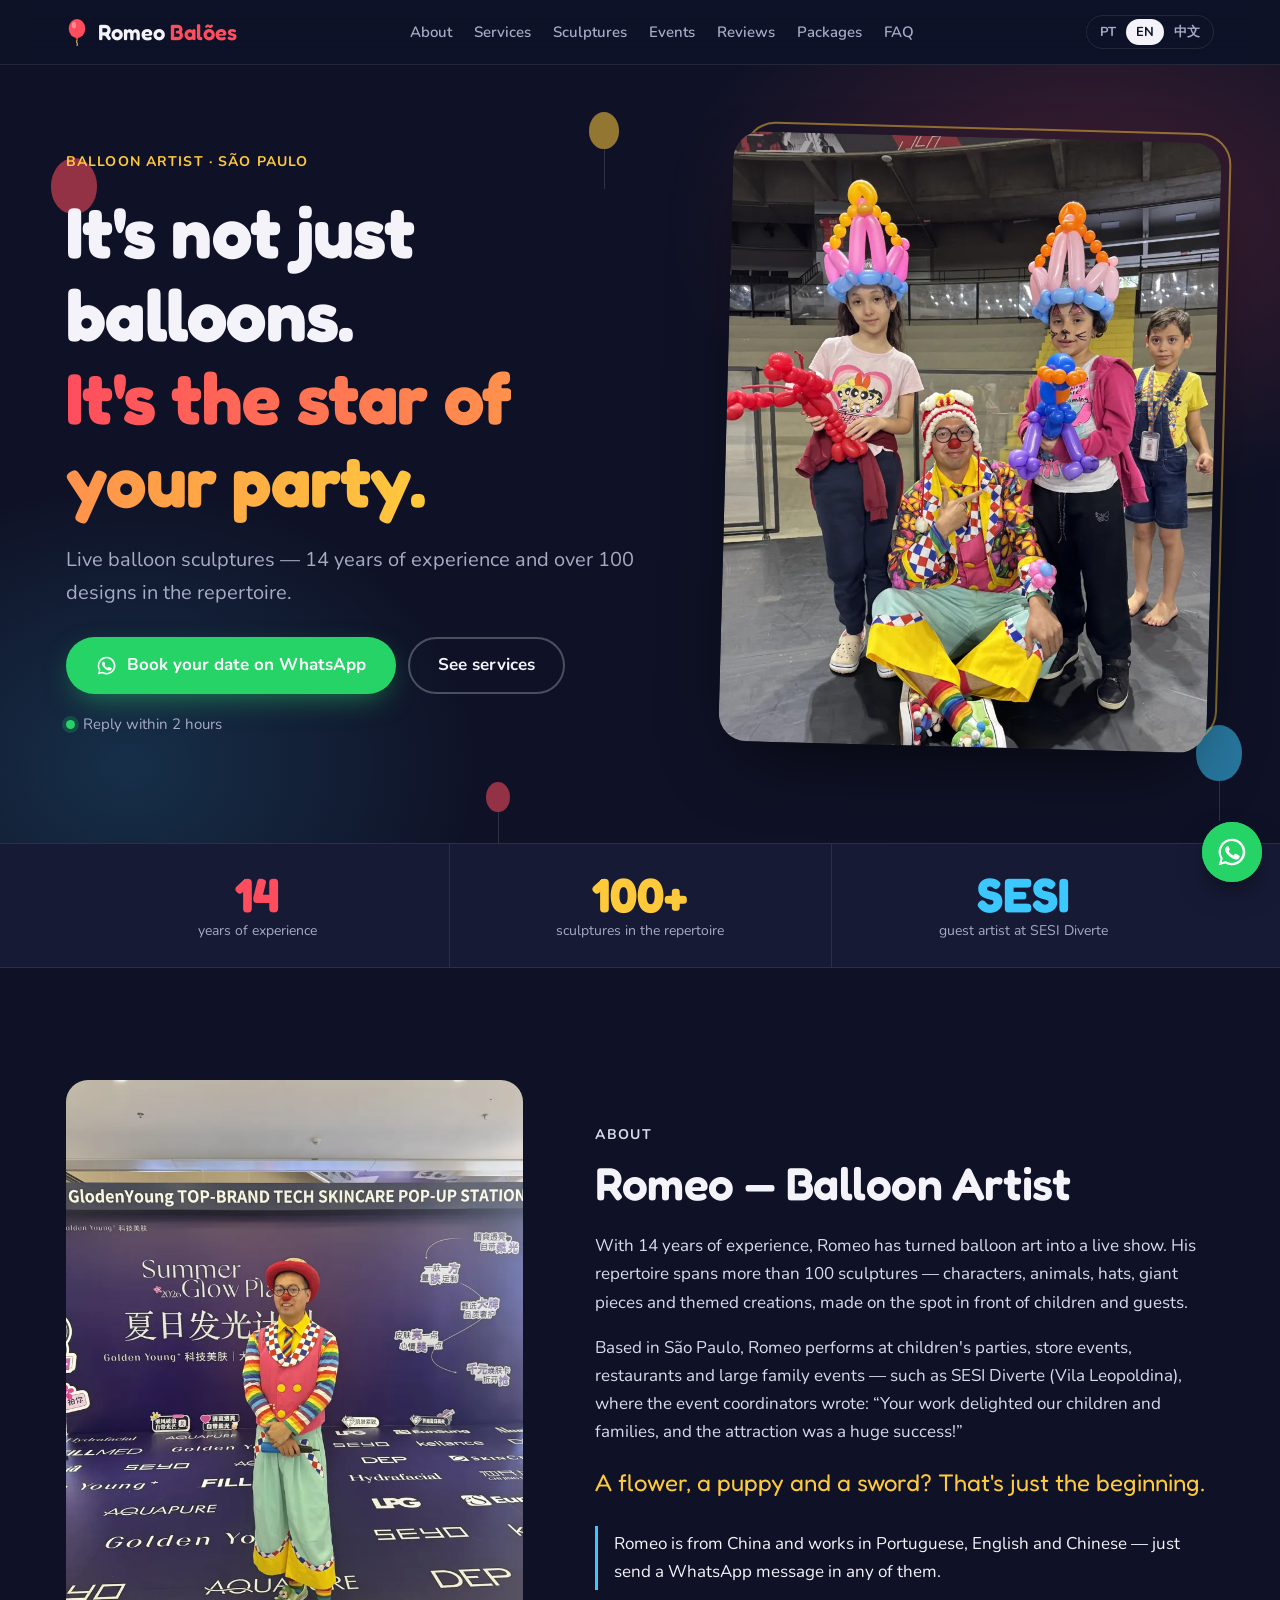
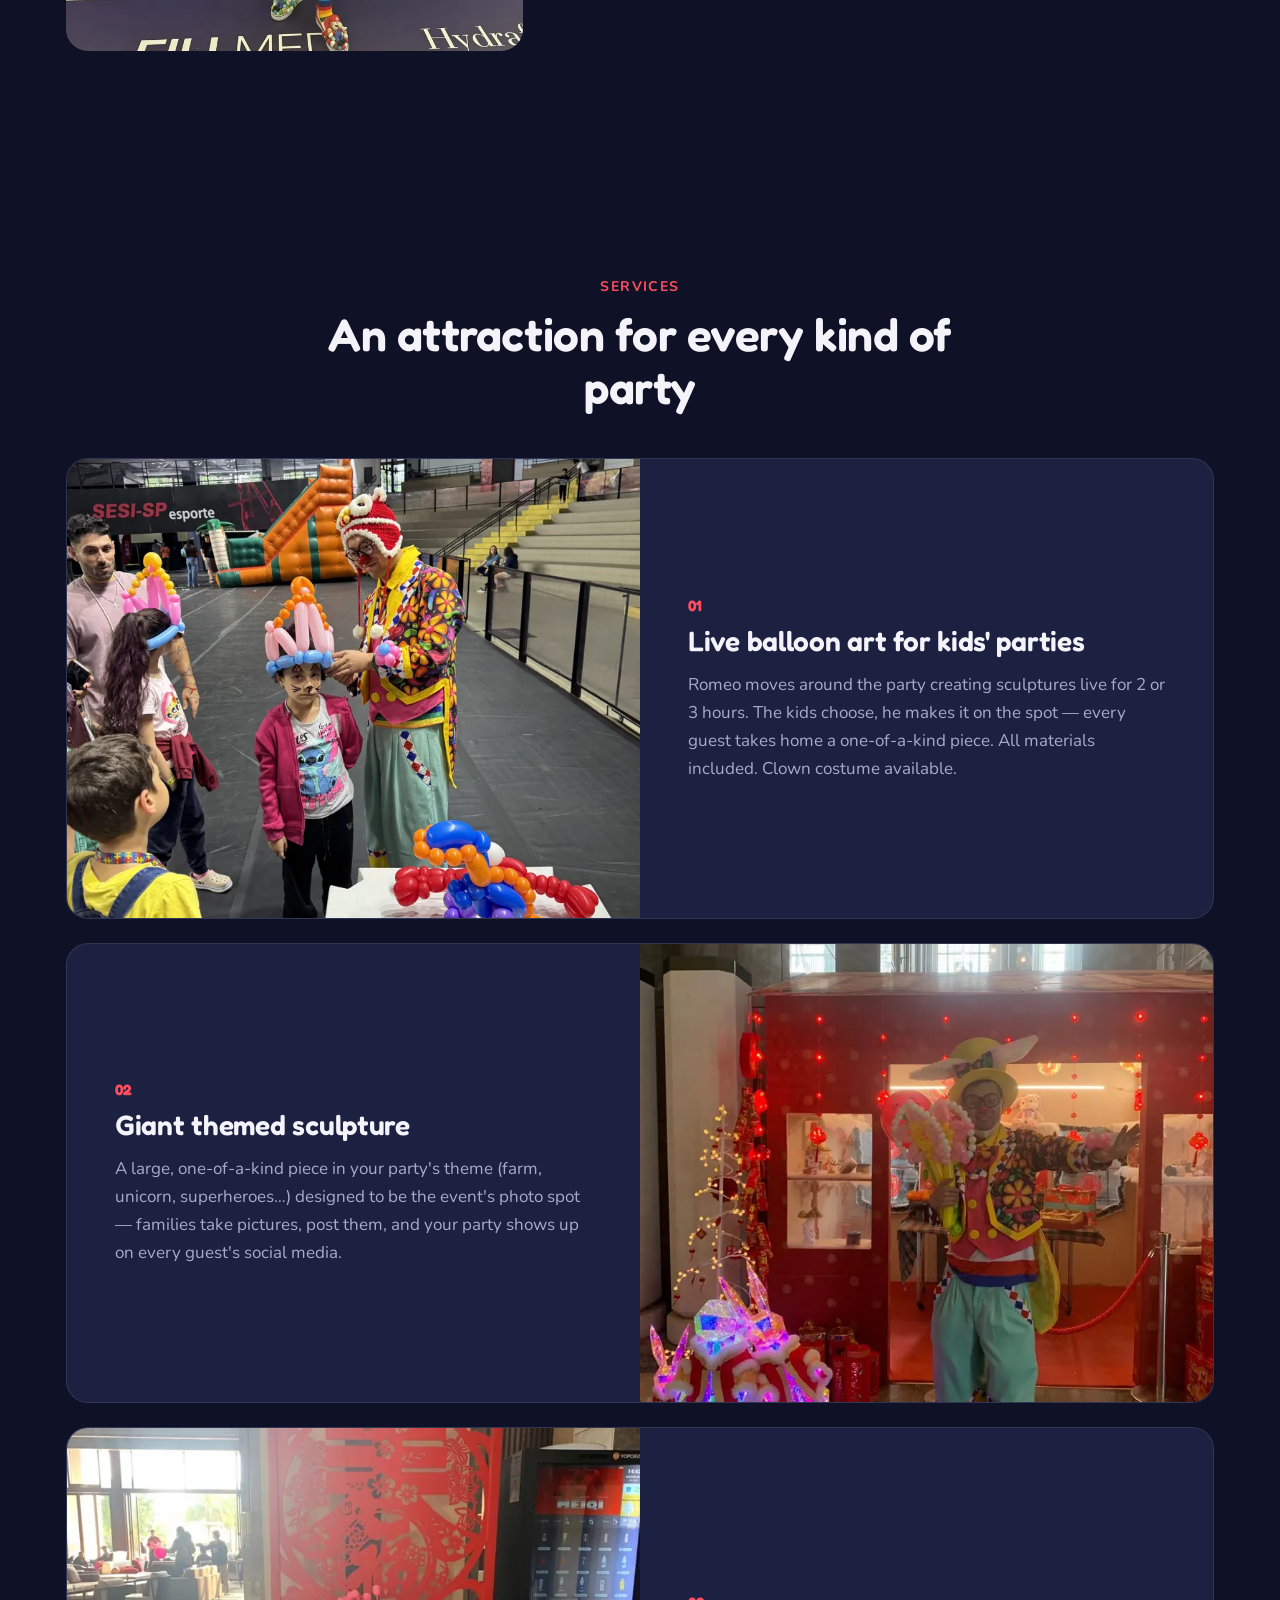
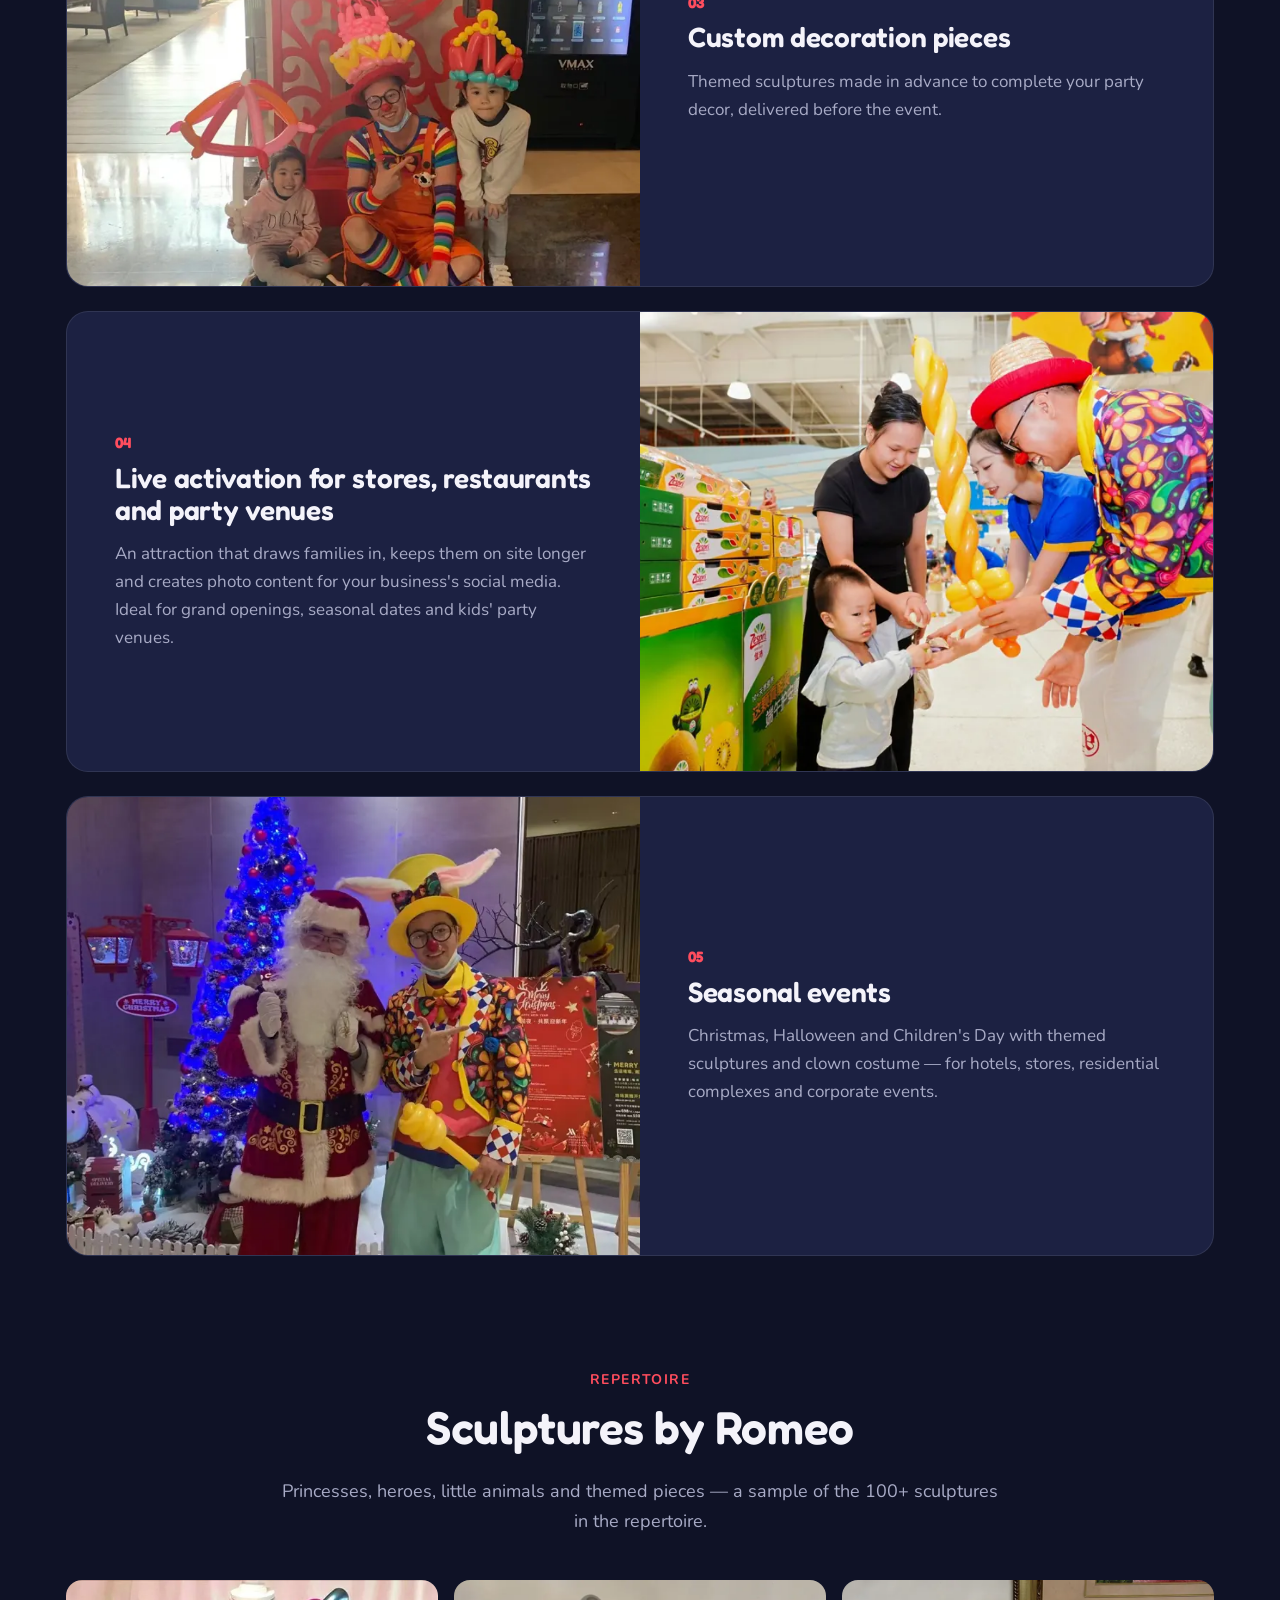
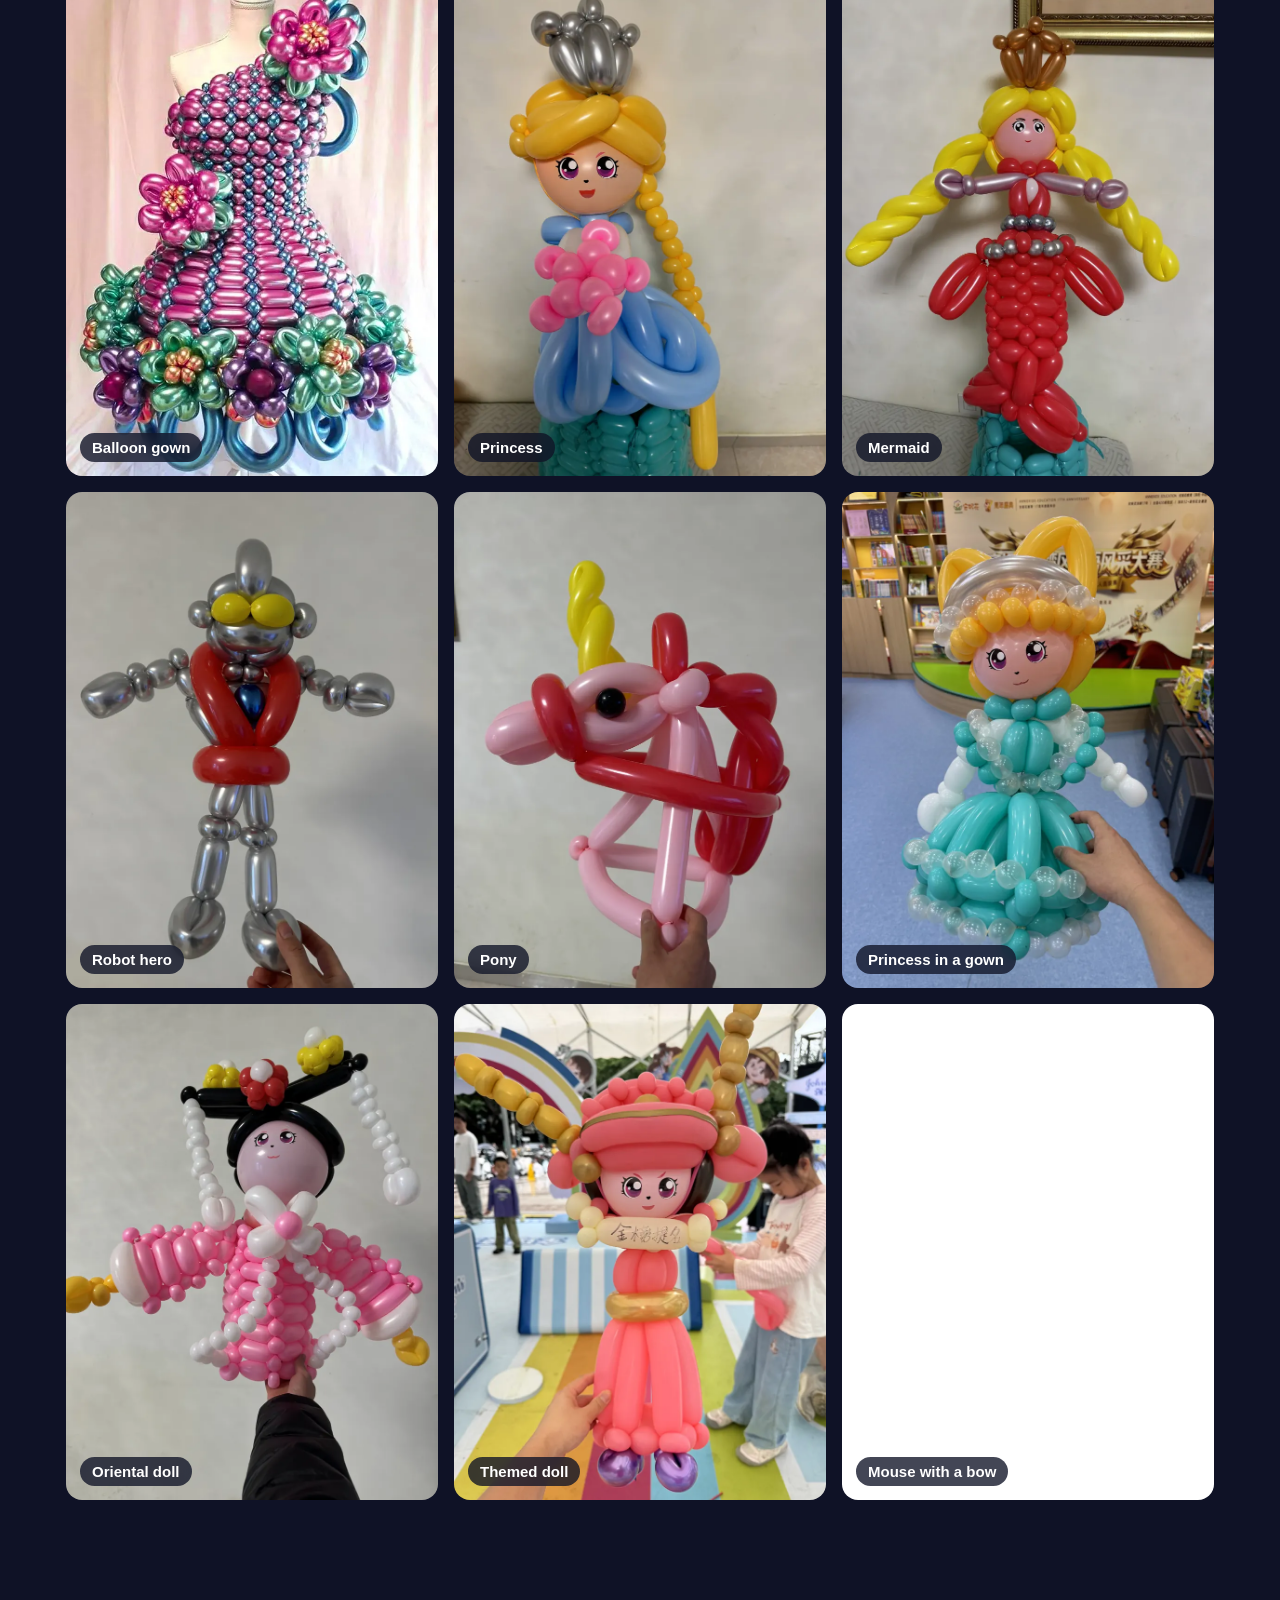
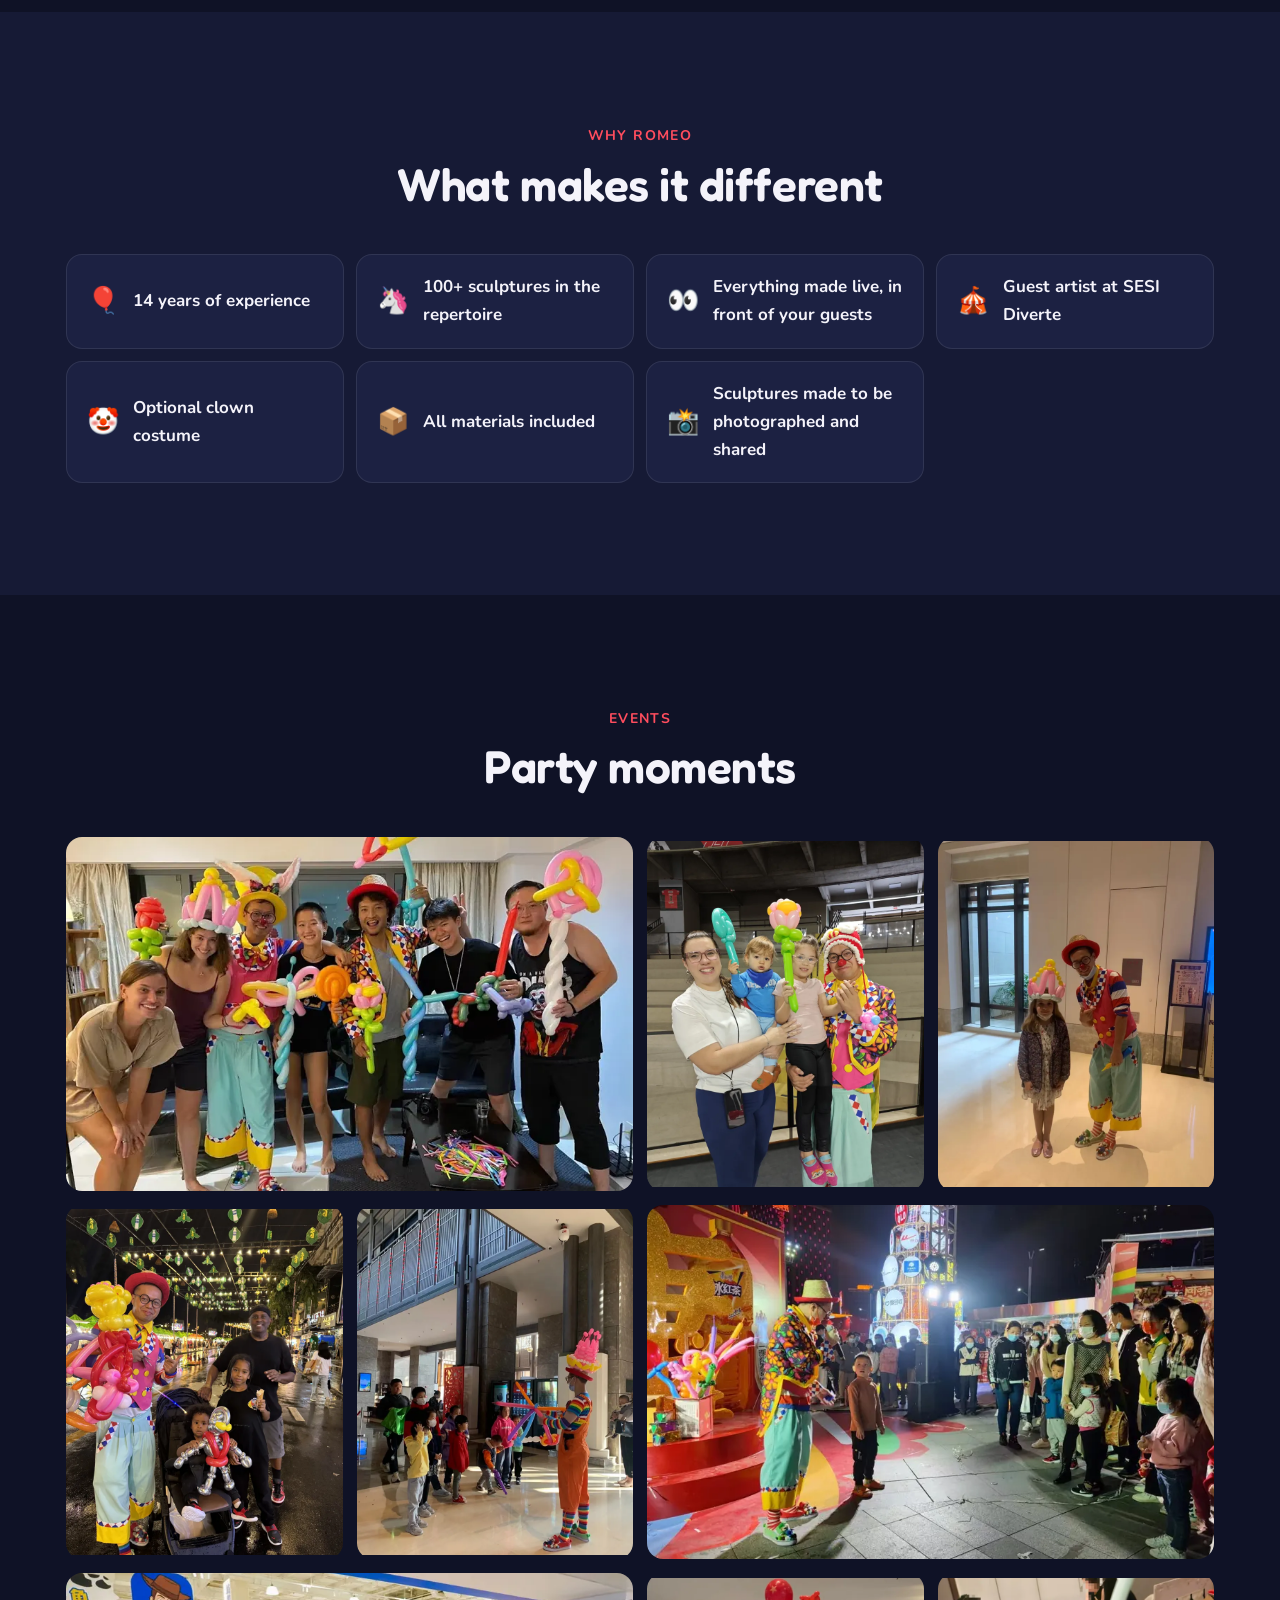
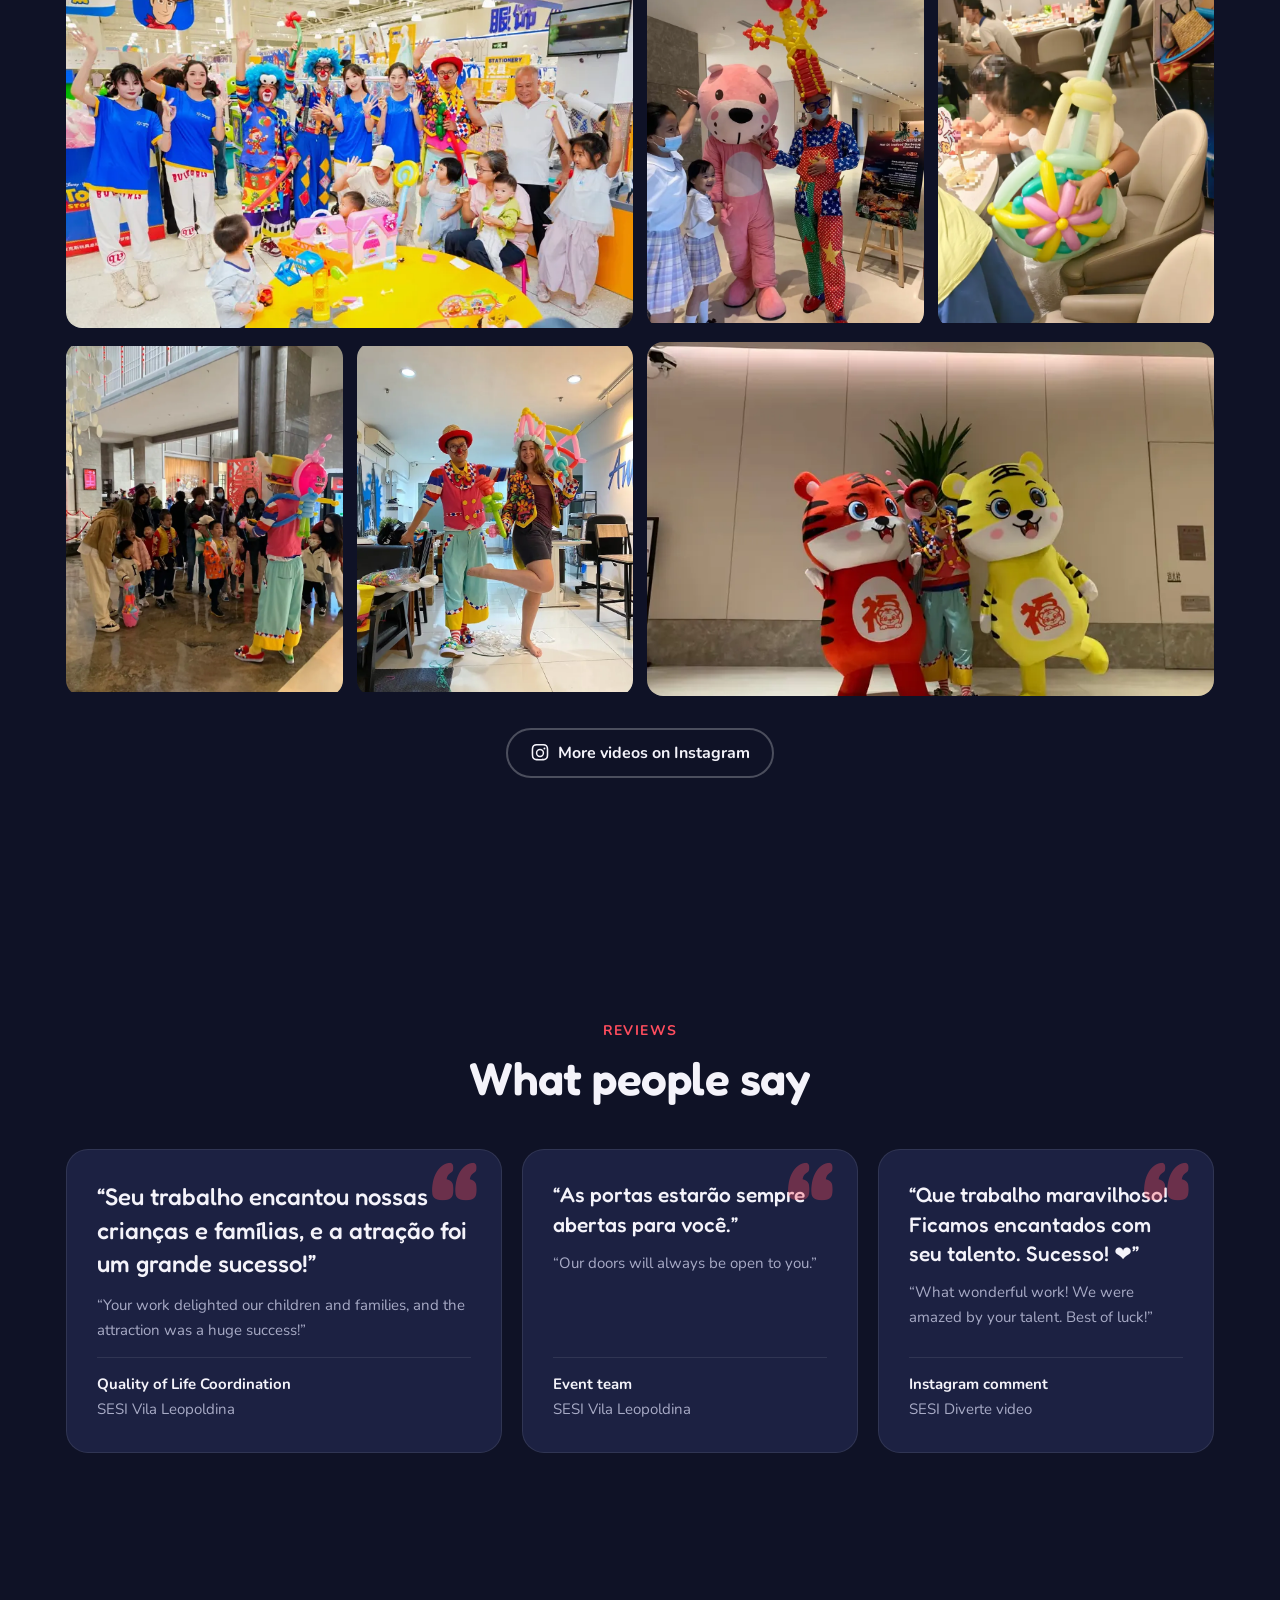
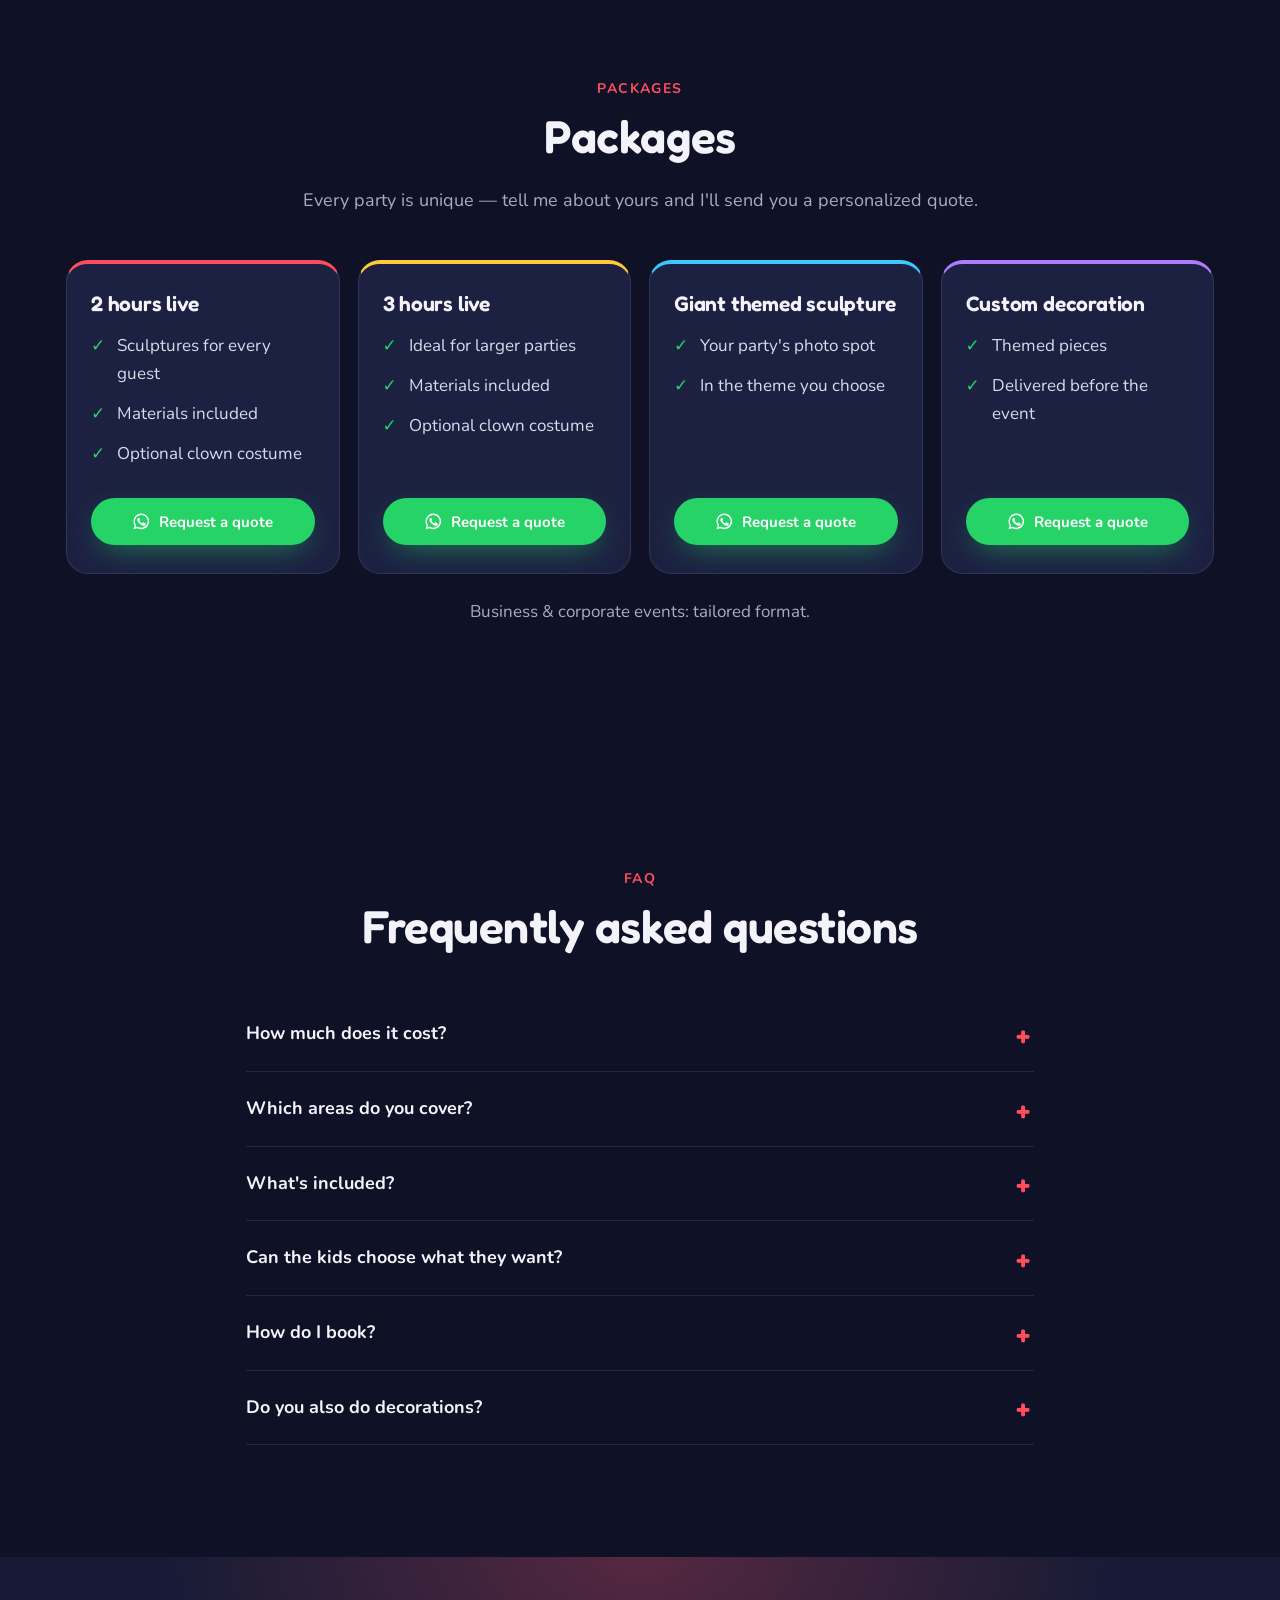
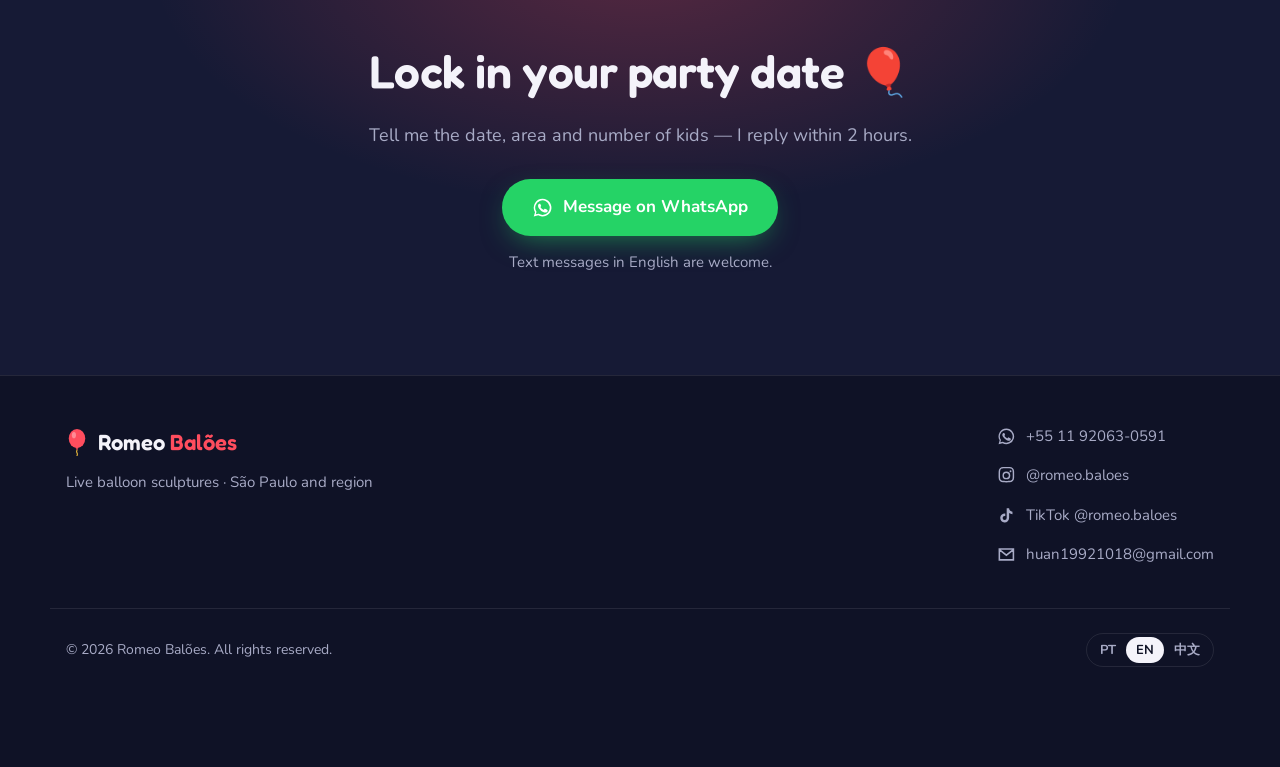
==== site/public/en/index.html @ 51fed413 "新增作品区（9 件气球造型）和 4 张活动照；图片加 1200px 规格 - 作品照单独成区，放在服务之后，带三语名称 - 活动画廊增至 12 张，横图占两格 - 商业活动服务卡换成超市品牌活动照 -" ====
<!doctype html>
<html lang="en">
<head>
<meta charset="utf-8">
<meta name="viewport" content="width=device-width, initial-scale=1, viewport-fit=cover">
<title>Romeo Balões — Live Balloon Artist in São Paulo</title>
<meta name="description" content="Live balloon sculptures for kids&#x27; parties and events in São Paulo. 14 years of experience, over 100 designs. Request a quote on WhatsApp.">
<link rel="canonical" href="https://romeo-baloes.vercel.app/en/">
<link rel="alternate" hreflang="pt-BR" href="https://romeo-baloes.vercel.app/">
<link rel="alternate" hreflang="en" href="https://romeo-baloes.vercel.app/en/">
<link rel="alternate" hreflang="zh-Hans" href="https://romeo-baloes.vercel.app/zh/">
<link rel="alternate" hreflang="x-default" href="https://romeo-baloes.vercel.app/">
<meta name="theme-color" content="#0F1226">
<meta property="og:type" content="website">
<meta property="og:site_name" content="Romeo Balões">
<meta property="og:title" content="Romeo Balões — Live Balloon Artist in São Paulo">
<meta property="og:description" content="Live balloon sculptures for kids&#x27; parties and events in São Paulo. 14 years of experience, over 100 designs. Request a quote on WhatsApp.">
<meta property="og:url" content="https://romeo-baloes.vercel.app/en/">
<meta property="og:image" content="https://romeo-baloes.vercel.app/og-image.jpg?v=3625ed25">
<meta property="og:image:width" content="1200">
<meta property="og:image:height" content="630">
<meta property="og:locale" content="en_US">
<meta name="twitter:card" content="summary_large_image">
<link rel="icon" href="../favicon.svg" type="image/svg+xml">
<link rel="preconnect" href="https://fonts.googleapis.com">
<link rel="preconnect" href="https://fonts.gstatic.com" crossorigin>
<link rel="stylesheet" href="https://fonts.googleapis.com/css2?family=Fredoka:wght@500;600;700&family=Nunito:wght@400;600;700&display=swap">
<link rel="preload" as="image" href="../img/hero-800.webp?v=e5b56868" imagesrcset="../img/hero-800.webp?v=e5b56868 800w, ../img/hero-1200.webp?v=afed4a90 1200w, ../img/hero-1600.webp?v=82c1dd11 1600w" imagesizes="(min-width: 900px) 45vw, 100vw">
<link rel="stylesheet" href="../assets/style.css?v=2e09a04d">
<script>document.documentElement.classList.add("js")</script>
<script type="application/ld+json">[{"@context": "https://schema.org", "@type": "EntertainmentBusiness", "name": "Romeo Balões", "description": "Live balloon sculptures for kids' parties and events in São Paulo. 14 years of experience, over 100 designs. Request a quote on WhatsApp.", "url": "https://romeo-baloes.vercel.app/en/", "image": "https://romeo-baloes.vercel.app/og-image.jpg", "telephone": "+55 11 92063-0591", "email": "huan19921018@gmail.com", "areaServed": {"@type": "City", "name": "São Paulo"}, "address": {"@type": "PostalAddress", "addressLocality": "São Paulo", "addressRegion": "SP", "addressCountry": "BR"}, "sameAs": ["https://www.instagram.com/romeo.baloes", "https://www.tiktok.com/@romeo.baloes"], "knowsLanguage": ["pt-BR", "en", "zh"]}, {"@context": "https://schema.org", "@type": "FAQPage", "mainEntity": [{"@type": "Question", "name": "How much does it cost?", "acceptedAnswer": {"@type": "Answer", "text": "The price depends on the duration, number of guests and party location. Message me on WhatsApp with the date and area and I'll send a quote right away."}}, {"@type": "Question", "name": "Which areas do you cover?", "acceptedAnswer": {"@type": "Answer", "text": "São Paulo and the metropolitan region. Send me the party address and I'll confirm travel."}}, {"@type": "Question", "name": "What's included?", "acceptedAnswer": {"@type": "Answer", "text": "All balloons and materials, the live performance for the booked time and, if you like, the clown costume."}}, {"@type": "Question", "name": "Can the kids choose what they want?", "acceptedAnswer": {"@type": "Answer", "text": "Yes! I have over 100 sculptures in my repertoire — characters, animals, party themes. They choose and I make it on the spot."}}, {"@type": "Question", "name": "How do I book?", "acceptedAnswer": {"@type": "Answer", "text": "With a 50% deposit via Pix. The balance is paid on the day of the event. As soon as the deposit arrives, the date is yours! 🎈"}}, {"@type": "Question", "name": "Do you also do decorations?", "acceptedAnswer": {"@type": "Answer", "text": "I make custom themed sculptures for decor and a giant themed sculpture as a photo spot."}}]}]</script>
</head>
<body class="lang-en">
<a class="skip" href="#main">Skip to content</a>

<header class="site-header" id="top">
  <div class="wrap header-inner">
    <a class="brand" href="#top"><svg class="logo-mark" viewBox="0 0 32 40" aria-hidden="true"><ellipse cx="16" cy="15" rx="12" ry="14" fill="#FF4D5E"/><ellipse cx="11.5" cy="10" rx="3" ry="4.5" fill="#fff" opacity=".35"/><path d="M14 29h4l-2 3z" fill="#FF4D5E"/><path d="M16 32c-2 3 2 4 0 8" stroke="#FFC93C" stroke-width="1.5" fill="none" stroke-linecap="round"/></svg><span>Romeo <b>Balões</b></span></a>
    <nav class="nav" id="nav" aria-label="Menu"><a href="#about">About</a><a href="#services">Services</a><a href="#works">Sculptures</a><a href="#gallery">Events</a><a href="#reviews">Reviews</a><a href="#packages">Packages</a><a href="#faq">FAQ</a></nav>
    <div class="header-right">
      <div class="lang-switch"><a href="../" lang="pt-BR" hreflang="pt-BR">PT</a><a href="../en/" lang="en" hreflang="en" aria-current="true">EN</a><a href="../zh/" lang="zh-Hans" hreflang="zh-Hans">中文</a></div>
      <button class="menu-btn" type="button" aria-expanded="false" aria-controls="nav" aria-label="Menu"><span></span><span></span></button>
    </div>
  </div>
</header>

<main id="main">
<section class="hero">
  <div class="hero-balloons" aria-hidden="true"><i></i><i></i><i></i><i></i><i></i></div>
  <div class="wrap hero-grid">
    <div class="hero-text">
      <p class="eyebrow">Balloon artist · São Paulo</p>
      <h1>It's not just balloons.<br><em>It's the star of your party.</em></h1>
      <p class="hero-sub">Live balloon sculptures — 14 years of experience and over 100 designs in the repertoire.</p>
      <div class="hero-cta">
        <a class="btn btn-wa btn-lg" href="https://wa.me/5511920630591?text=Hi%20Romeo%21%20I%20saw%20your%20website%20and%20I%27d%20like%20to%20ask%20about%20an%20event.%0ADate%3A%0AArea%3A%0ANumber%20of%20kids%3A" target="_blank" rel="noopener"><svg class="ico" viewBox="0 0 24 24" aria-hidden="true"><path fill="currentColor" d="M12 2a10 10 0 0 0-8.6 15.1L2 22l5-1.3A10 10 0 1 0 12 2Zm0 18.2c-1.6 0-3.1-.4-4.4-1.2l-.3-.2-3 .8.8-2.9-.2-.3A8.2 8.2 0 1 1 12 20.2Zm4.5-6.1c-.2-.1-1.5-.7-1.7-.8s-.4-.1-.6.1-.7.8-.8 1-.3.2-.5.1a6.7 6.7 0 0 1-3.3-2.9c-.2-.4.2-.4.7-1.3.1-.2 0-.3 0-.4l-.8-1.8c-.2-.5-.4-.4-.6-.4h-.5a1 1 0 0 0-.7.3 3 3 0 0 0-.9 2.2 5.2 5.2 0 0 0 1.1 2.7 11.9 11.9 0 0 0 4.6 4c1.7.7 2.3.8 3.2.7a2.7 2.7 0 0 0 1.8-1.3 2.2 2.2 0 0 0 .2-1.3c-.1-.1-.3-.2-.5-.3Z"/></svg>Book your date on WhatsApp</a>
        <a class="btn btn-ghost btn-lg" href="#services">See services</a>
      </div>
      <p class="reply-note"><span class="dot" aria-hidden="true"></span>Reply within 2 hours</p>
    </div>
    <div class="hero-photo">
      <img class="" src="../img/hero-800.webp?v=e5b56868" srcset="../img/hero-800.webp?v=e5b56868 800w, ../img/hero-1200.webp?v=afed4a90 1200w, ../img/hero-1600.webp?v=82c1dd11 1600w" sizes="(min-width: 900px) 45vw, 100vw" alt="Romeo in clown costume with children wearing balloon crowns at SESI Diverte" fetchpriority="high">
    </div>
  </div>
</section>

<section class="trust" aria-label="What makes it different">
  <div class="wrap trust-grid"><div class="trust-item"><strong>14</strong><span>years of experience</span></div><div class="trust-item"><strong>100+</strong><span>sculptures in the repertoire</span></div><div class="trust-item"><strong>SESI</strong><span>guest artist at SESI Diverte</span></div></div>
</section>

<section class="section about" id="about">
  <div class="wrap about-grid">
    <div class="about-photo reveal"><img class="" src="../img/romeo-800.webp?v=8f0fcf88" srcset="../img/romeo-800.webp?v=8f0fcf88 800w, ../img/romeo-1200.webp?v=d989815e 1200w, ../img/romeo-1600.webp?v=4fb12b3a 1600w" sizes="(min-width: 900px) 40vw, 100vw" alt="Romeo in a colorful clown costume" loading="lazy" decoding="async"></div>
    <div class="about-text reveal">
      <p class="kicker">About</p>
      <h2>Romeo — Balloon Artist</h2>
      <p>With 14 years of experience, Romeo has turned balloon art into a live show. His repertoire spans more than 100 sculptures — characters, animals, hats, giant pieces and themed creations, made on the spot in front of children and guests.</p><p>Based in São Paulo, Romeo performs at children&#x27;s parties, store events, restaurants and large family events — such as SESI Diverte (Vila Leopoldina), where the event coordinators wrote: “Your work delighted our children and families, and the attraction was a huge success!”</p>
      <p class="punch">A flower, a puppy and a sword? That&#x27;s just the beginning.</p>
      <p class="lang-note">Romeo is from China and works in Portuguese, English and Chinese — just send a WhatsApp message in any of them.</p>
    </div>
  </div>
</section>

<section class="section" id="services">
  <div class="wrap">
    <header class="section-head reveal"><p class="kicker">Services</p><h2>An attraction for every kind of party</h2></header>
    <div class="services"><article class="service reveal">
  <div class="service-media"><img class="" src="../img/svc-kids-800.webp?v=ff82d369" srcset="../img/svc-kids-800.webp?v=ff82d369 800w, ../img/svc-kids-1200.webp?v=6cf23d10 1200w, ../img/svc-kids-1600.webp?v=7c1a5c7e 1600w" sizes="(min-width: 900px) 40vw, 100vw" alt="Romeo making balloon sculptures for children" loading="lazy" decoding="async"></div>
  <div class="service-body"><span class="service-num">01</span><h3>Live balloon art for kids&#x27; parties</h3><p>Romeo moves around the party creating sculptures live for 2 or 3 hours. The kids choose, he makes it on the spot — every guest takes home a one-of-a-kind piece. All materials included. Clown costume available.</p></div>
</article><article class="service reveal">
  <div class="service-media"><img class="" src="../img/svc-giant-800.webp?v=6823fd11" srcset="../img/svc-giant-800.webp?v=6823fd11 800w, ../img/svc-giant-1200.webp?v=41e134d0 1200w, ../img/svc-giant-1600.webp?v=41e134d0 1600w" sizes="(min-width: 900px) 40vw, 100vw" alt="Large illuminated balloon sculpture" loading="lazy" decoding="async"></div>
  <div class="service-body"><span class="service-num">02</span><h3>Giant themed sculpture</h3><p>A large, one-of-a-kind piece in your party&#x27;s theme (farm, unicorn, superheroes…) designed to be the event&#x27;s photo spot — families take pictures, post them, and your party shows up on every guest&#x27;s social media.</p></div>
</article><article class="service reveal">
  <div class="service-media"><img class="" src="../img/svc-decor-800.webp?v=9bc6d46e" srcset="../img/svc-decor-800.webp?v=9bc6d46e 800w, ../img/svc-decor-1200.webp?v=fd95dae3 1200w, ../img/svc-decor-1600.webp?v=fd95dae3 1600w" sizes="(min-width: 900px) 40vw, 100vw" alt="Themed balloon decoration" loading="lazy" decoding="async"></div>
  <div class="service-body"><span class="service-num">03</span><h3>Custom decoration pieces</h3><p>Themed sculptures made in advance to complete your party decor, delivered before the event.</p></div>
</article><article class="service reveal">
  <div class="service-media"><img class="" src="../img/svc-business-800.webp?v=694ee84f" srcset="../img/svc-business-800.webp?v=694ee84f 800w, ../img/svc-business-1200.webp?v=6de3ab0e 1200w, ../img/svc-business-1600.webp?v=de99f090 1600w" sizes="(min-width: 900px) 40vw, 100vw" alt="Crowd gathered at a commercial event with Romeo" loading="lazy" decoding="async"></div>
  <div class="service-body"><span class="service-num">04</span><h3>Live activation for stores, restaurants and party venues</h3><p>An attraction that draws families in, keeps them on site longer and creates photo content for your business&#x27;s social media. Ideal for grand openings, seasonal dates and kids&#x27; party venues.</p></div>
</article><article class="service reveal">
  <div class="service-media"><img class="" src="../img/svc-seasonal-800.webp?v=7fa76375" srcset="../img/svc-seasonal-800.webp?v=7fa76375 800w, ../img/svc-seasonal-1200.webp?v=3f688539 1200w, ../img/svc-seasonal-1600.webp?v=3f688539 1600w" sizes="(min-width: 900px) 40vw, 100vw" alt="Romeo next to Santa Claus at a Christmas event" loading="lazy" decoding="async"></div>
  <div class="service-body"><span class="service-num">05</span><h3>Seasonal events</h3><p>Christmas, Halloween and Children&#x27;s Day with themed sculptures and clown costume — for hotels, stores, residential complexes and corporate events.</p></div>
</article></div>
  </div>
</section>

<section class="section works-sec" id="works">
  <div class="wrap">
    <header class="section-head reveal"><p class="kicker">Repertoire</p><h2>Sculptures by Romeo</h2><p>Princesses, heroes, little animals and themed pieces — a sample of the 100+ sculptures in the repertoire.</p></header>
    <div class="works"><button class="g-item work reveal" type="button" data-full="../img/w-gown-1600.webp?v=f829be56" aria-label="Balloon gown"><img class="" src="../img/w-gown-800.webp?v=f829be56" srcset="../img/w-gown-800.webp?v=f829be56 800w, ../img/w-gown-1200.webp?v=f829be56 1200w, ../img/w-gown-1600.webp?v=f829be56 1600w" sizes="(min-width: 900px) 33vw, 50vw" alt="Balloon gown" loading="lazy" decoding="async"><span class="work-label">Balloon gown</span></button><button class="g-item work reveal" type="button" data-full="../img/w-princess-1600.webp?v=fe43b192" aria-label="Princess"><img class="" src="../img/w-princess-800.webp?v=7ef98ec7" srcset="../img/w-princess-800.webp?v=7ef98ec7 800w, ../img/w-princess-1200.webp?v=d2daa711 1200w, ../img/w-princess-1600.webp?v=fe43b192 1600w" sizes="(min-width: 900px) 33vw, 50vw" alt="Princess" loading="lazy" decoding="async"><span class="work-label">Princess</span></button><button class="g-item work reveal" type="button" data-full="../img/w-mermaid-1600.webp?v=f64dbb5a" aria-label="Mermaid"><img class="" src="../img/w-mermaid-800.webp?v=d6a1c077" srcset="../img/w-mermaid-800.webp?v=d6a1c077 800w, ../img/w-mermaid-1200.webp?v=130f84ac 1200w, ../img/w-mermaid-1600.webp?v=f64dbb5a 1600w" sizes="(min-width: 900px) 33vw, 50vw" alt="Mermaid" loading="lazy" decoding="async"><span class="work-label">Mermaid</span></button><button class="g-item work reveal" type="button" data-full="../img/w-robot-1600.webp?v=2056eaa0" aria-label="Robot hero"><img class="" src="../img/w-robot-800.webp?v=a9c3ec23" srcset="../img/w-robot-800.webp?v=a9c3ec23 800w, ../img/w-robot-1200.webp?v=0e2db51b 1200w, ../img/w-robot-1600.webp?v=2056eaa0 1600w" sizes="(min-width: 900px) 33vw, 50vw" alt="Robot hero" loading="lazy" decoding="async"><span class="work-label">Robot hero</span></button><button class="g-item work reveal" type="button" data-full="../img/w-horse-1600.webp?v=0f36bb14" aria-label="Pony"><img class="" src="../img/w-horse-800.webp?v=0ca2b351" srcset="../img/w-horse-800.webp?v=0ca2b351 800w, ../img/w-horse-1200.webp?v=74e12756 1200w, ../img/w-horse-1600.webp?v=0f36bb14 1600w" sizes="(min-width: 900px) 33vw, 50vw" alt="Pony" loading="lazy" decoding="async"><span class="work-label">Pony</span></button><button class="g-item work reveal" type="button" data-full="../img/w-dress-doll-1600.webp?v=b3924a16" aria-label="Princess in a gown"><img class="" src="../img/w-dress-doll-800.webp?v=049b6e04" srcset="../img/w-dress-doll-800.webp?v=049b6e04 800w, ../img/w-dress-doll-1200.webp?v=b2bd9c36 1200w, ../img/w-dress-doll-1600.webp?v=b3924a16 1600w" sizes="(min-width: 900px) 33vw, 50vw" alt="Princess in a gown" loading="lazy" decoding="async"><span class="work-label">Princess in a gown</span></button><button class="g-item work reveal" type="button" data-full="../img/w-doll-1600.webp?v=1e286638" aria-label="Oriental doll"><img class="" src="../img/w-doll-800.webp?v=72190b79" srcset="../img/w-doll-800.webp?v=72190b79 800w, ../img/w-doll-1200.webp?v=8d420709 1200w, ../img/w-doll-1600.webp?v=1e286638 1600w" sizes="(min-width: 900px) 33vw, 50vw" alt="Oriental doll" loading="lazy" decoding="async"><span class="work-label">Oriental doll</span></button><button class="g-item work reveal" type="button" data-full="../img/w-theme-1600.webp?v=00e9bc95" aria-label="Themed doll"><img class="" src="../img/w-theme-800.webp?v=932ae55d" srcset="../img/w-theme-800.webp?v=932ae55d 800w, ../img/w-theme-1200.webp?v=1a99233c 1200w, ../img/w-theme-1600.webp?v=00e9bc95 1600w" sizes="(min-width: 900px) 33vw, 50vw" alt="Themed doll" loading="lazy" decoding="async"><span class="work-label">Themed doll</span></button><button class="g-item work reveal" type="button" data-full="../img/w-mouse-1600.webp?v=95e60c36" aria-label="Mouse with a bow"><img class="" src="../img/w-mouse-800.webp?v=079a0377" srcset="../img/w-mouse-800.webp?v=079a0377 800w, ../img/w-mouse-1200.webp?v=4e567366 1200w, ../img/w-mouse-1600.webp?v=95e60c36 1600w" sizes="(min-width: 900px) 33vw, 50vw" alt="Mouse with a bow" loading="lazy" decoding="async"><span class="work-label">Mouse with a bow</span></button></div>
  </div>
</section>

<section class="section why">
  <div class="wrap">
    <header class="section-head reveal"><p class="kicker">Why Romeo</p><h2>What makes it different</h2></header>
    <ul class="why-list"><li class="reveal"><span class="why-ico" aria-hidden="true">🎈</span>14 years of experience</li><li class="reveal"><span class="why-ico" aria-hidden="true">🦄</span>100+ sculptures in the repertoire</li><li class="reveal"><span class="why-ico" aria-hidden="true">👀</span>Everything made live, in front of your guests</li><li class="reveal"><span class="why-ico" aria-hidden="true">🎪</span>Guest artist at SESI Diverte</li><li class="reveal"><span class="why-ico" aria-hidden="true">🤡</span>Optional clown costume</li><li class="reveal"><span class="why-ico" aria-hidden="true">📦</span>All materials included</li><li class="reveal"><span class="why-ico" aria-hidden="true">📸</span>Sculptures made to be photographed and shared</li></ul>
  </div>
</section>

<section class="section" id="gallery">
  <div class="wrap">
    <header class="section-head reveal"><p class="kicker">Events</p><h2>Party moments</h2></header>
    <div class="gallery"><button class="g-item wide reveal" type="button" data-full="../img/g-party-1600.webp?v=0f7a9c75" aria-label="Romeo at an event with balloon sculptures"><img class="" src="../img/g-party-800.webp?v=f52fabff" srcset="../img/g-party-800.webp?v=f52fabff 800w, ../img/g-party-1200.webp?v=0f7a9c75 1200w, ../img/g-party-1600.webp?v=0f7a9c75 1600w" sizes="(min-width: 900px) 50vw, 100vw" alt="Romeo at an event with balloon sculptures" loading="lazy" decoding="async"></button><button class="g-item reveal" type="button" data-full="../img/g-sesi-1600.webp?v=14eb5446" aria-label="Romeo at an event with balloon sculptures"><img class="" src="../img/g-sesi-800.webp?v=e015d5f9" srcset="../img/g-sesi-800.webp?v=e015d5f9 800w, ../img/g-sesi-1200.webp?v=2613ee7e 1200w, ../img/g-sesi-1600.webp?v=14eb5446 1600w" sizes="(min-width: 900px) 25vw, 50vw" alt="Romeo at an event with balloon sculptures" loading="lazy" decoding="async"></button><button class="g-item reveal" type="button" data-full="../img/g-crown-1600.webp?v=e3c074e0" aria-label="Romeo at an event with balloon sculptures"><img class="" src="../img/g-crown-800.webp?v=140e8f96" srcset="../img/g-crown-800.webp?v=140e8f96 800w, ../img/g-crown-1200.webp?v=e3c074e0 1200w, ../img/g-crown-1600.webp?v=e3c074e0 1600w" sizes="(min-width: 900px) 25vw, 50vw" alt="Romeo at an event with balloon sculptures" loading="lazy" decoding="async"></button><button class="g-item reveal" type="button" data-full="../img/g-night-1600.webp?v=58bb2fa3" aria-label="Romeo at an event with balloon sculptures"><img class="" src="../img/g-night-800.webp?v=f7c3f2ab" srcset="../img/g-night-800.webp?v=f7c3f2ab 800w, ../img/g-night-1200.webp?v=52bb8b87 1200w, ../img/g-night-1600.webp?v=58bb2fa3 1600w" sizes="(min-width: 900px) 25vw, 50vw" alt="Romeo at an event with balloon sculptures" loading="lazy" decoding="async"></button><button class="g-item reveal" type="button" data-full="../img/g-show-1600.webp?v=9d2e7dcf" aria-label="Romeo at an event with balloon sculptures"><img class="" src="../img/g-show-800.webp?v=289330cd" srcset="../img/g-show-800.webp?v=289330cd 800w, ../img/g-show-1200.webp?v=9d2e7dcf 1200w, ../img/g-show-1600.webp?v=9d2e7dcf 1600w" sizes="(min-width: 900px) 25vw, 50vw" alt="Romeo at an event with balloon sculptures" loading="lazy" decoding="async"></button><button class="g-item wide reveal" type="button" data-full="../img/g-mall-1600.webp?v=ececbd4f" aria-label="Romeo at an event with balloon sculptures"><img class="" src="../img/g-mall-800.webp?v=ecf17008" srcset="../img/g-mall-800.webp?v=ecf17008 800w, ../img/g-mall-1200.webp?v=e895caca 1200w, ../img/g-mall-1600.webp?v=ececbd4f 1600w" sizes="(min-width: 900px) 50vw, 100vw" alt="Romeo at an event with balloon sculptures" loading="lazy" decoding="async"></button><button class="g-item wide reveal" type="button" data-full="../img/g-market-1600.webp?v=4492ad54" aria-label="Romeo at an event with balloon sculptures"><img class="" src="../img/g-market-800.webp?v=dc34242d" srcset="../img/g-market-800.webp?v=dc34242d 800w, ../img/g-market-1200.webp?v=4c31668b 1200w, ../img/g-market-1600.webp?v=4492ad54 1600w" sizes="(min-width: 900px) 50vw, 100vw" alt="Romeo at an event with balloon sculptures" loading="lazy" decoding="async"></button><button class="g-item reveal" type="button" data-full="../img/g-mascot-1600.webp?v=a6553cf3" aria-label="Romeo at an event with balloon sculptures"><img class="" src="../img/g-mascot-800.webp?v=b7b174b7" srcset="../img/g-mascot-800.webp?v=b7b174b7 800w, ../img/g-mascot-1200.webp?v=a6553cf3 1200w, ../img/g-mascot-1600.webp?v=a6553cf3 1600w" sizes="(min-width: 900px) 25vw, 50vw" alt="Romeo at an event with balloon sculptures" loading="lazy" decoding="async"></button><button class="g-item reveal" type="button" data-full="../img/g-guitar-1600.webp?v=06e92cfe" aria-label="Romeo at an event with balloon sculptures"><img class="" src="../img/g-guitar-800.webp?v=d5f1996b" srcset="../img/g-guitar-800.webp?v=d5f1996b 800w, ../img/g-guitar-1200.webp?v=6ff9b301 1200w, ../img/g-guitar-1600.webp?v=06e92cfe 1600w" sizes="(min-width: 900px) 25vw, 50vw" alt="Romeo at an event with balloon sculptures" loading="lazy" decoding="async"></button><button class="g-item reveal" type="button" data-full="../img/g-lobby-1600.webp?v=1c25e2b8" aria-label="Romeo at an event with balloon sculptures"><img class="" src="../img/g-lobby-800.webp?v=4ea93358" srcset="../img/g-lobby-800.webp?v=4ea93358 800w, ../img/g-lobby-1200.webp?v=1c25e2b8 1200w, ../img/g-lobby-1600.webp?v=1c25e2b8 1600w" sizes="(min-width: 900px) 25vw, 50vw" alt="Romeo at an event with balloon sculptures" loading="lazy" decoding="async"></button><button class="g-item reveal" type="button" data-full="../img/g-pose-1600.webp?v=5423e3df" aria-label="Romeo at an event with balloon sculptures"><img class="" src="../img/g-pose-800.webp?v=891cc383" srcset="../img/g-pose-800.webp?v=891cc383 800w, ../img/g-pose-1200.webp?v=5423e3df 1200w, ../img/g-pose-1600.webp?v=5423e3df 1600w" sizes="(min-width: 900px) 25vw, 50vw" alt="Romeo at an event with balloon sculptures" loading="lazy" decoding="async"></button><button class="g-item wide reveal" type="button" data-full="../img/g-tigers-1600.webp?v=942a7373" aria-label="Romeo at an event with balloon sculptures"><img class="" src="../img/g-tigers-800.webp?v=920c917c" srcset="../img/g-tigers-800.webp?v=920c917c 800w, ../img/g-tigers-1200.webp?v=bf33c753 1200w, ../img/g-tigers-1600.webp?v=942a7373 1600w" sizes="(min-width: 900px) 50vw, 100vw" alt="Romeo at an event with balloon sculptures" loading="lazy" decoding="async"></button></div>
    <p class="center"><a class="btn btn-ghost" href="https://www.instagram.com/romeo.baloes" target="_blank" rel="noopener"><svg class="ico" viewBox="0 0 24 24" aria-hidden="true"><path fill="currentColor" d="M12 7a5 5 0 1 0 0 10 5 5 0 0 0 0-10Zm0 8.2a3.2 3.2 0 1 1 0-6.4 3.2 3.2 0 0 1 0 6.4ZM17.3 5.5a1.2 1.2 0 1 0 0 2.4 1.2 1.2 0 0 0 0-2.4ZM21.9 7.1a6 6 0 0 0-1.6-4.3A6 6 0 0 0 16 1.2C14.3 1.1 9.7 1.1 8 1.2a6 6 0 0 0-4.3 1.6A6 6 0 0 0 2.1 7c-.1 1.7-.1 6.3 0 8a6 6 0 0 0 1.6 4.3A6 6 0 0 0 8 20.9c1.7.1 6.3.1 8 0a6 6 0 0 0 4.3-1.6 6 6 0 0 0 1.6-4.3c.1-1.7.1-6.3 0-8Zm-2.2 9.8a3.3 3.3 0 0 1-1.8 1.8c-1.3.5-4.3.4-5.9.4s-4.6.1-5.9-.4a3.3 3.3 0 0 1-1.8-1.8c-.5-1.3-.4-4.3-.4-5.9s-.1-4.6.4-5.9a3.3 3.3 0 0 1 1.8-1.8c1.3-.5 4.3-.4 5.9-.4s4.6-.1 5.9.4a3.3 3.3 0 0 1 1.8 1.8c.5 1.3.4 4.3.4 5.9s.1 4.6-.4 5.9Z"/></svg>More videos on Instagram</a></p>
  </div>
</section>

<section class="section reviews-sec" id="reviews">
  <div class="wrap">
    <header class="section-head reveal"><p class="kicker">Reviews</p><h2>What people say</h2></header>
    <div class="reviews"><figure class="review reveal">
  <blockquote lang="pt-BR">“Seu trabalho encantou nossas crianças e famílias, e a atração foi um grande sucesso!”</blockquote>
  <p class="review-tr">“Your work delighted our children and families, and the attraction was a huge success!”</p>
  <figcaption><strong>Quality of Life Coordination</strong><span>SESI Vila Leopoldina</span></figcaption>
</figure><figure class="review reveal">
  <blockquote lang="pt-BR">“As portas estarão sempre abertas para você.”</blockquote>
  <p class="review-tr">“Our doors will always be open to you.”</p>
  <figcaption><strong>Event team</strong><span>SESI Vila Leopoldina</span></figcaption>
</figure><figure class="review reveal">
  <blockquote lang="pt-BR">“Que trabalho maravilhoso! Ficamos encantados com seu talento. Sucesso! ❤️”</blockquote>
  <p class="review-tr">“What wonderful work! We were amazed by your talent. Best of luck!”</p>
  <figcaption><strong>Instagram comment</strong><span>SESI Diverte video</span></figcaption>
</figure></div>
  </div>
</section>

<section class="section" id="packages">
  <div class="wrap">
    <header class="section-head reveal"><p class="kicker">Packages</p><h2>Packages</h2><p>Every party is unique — tell me about yours and I&#x27;ll send you a personalized quote.</p></header>
    <div class="pkgs"><article class="pkg reveal">
  <h3>2 hours live</h3>
  <ul><li>Sculptures for every guest</li><li>Materials included</li><li>Optional clown costume</li></ul>
  <a class="btn btn-wa btn-block" href="https://wa.me/5511920630591?text=Hi%20Romeo%21%20I%27d%20like%20a%20quote%20for%20the%202-hour%20package.%0ADate%3A%0AArea%3A%0ANumber%20of%20kids%3A" target="_blank" rel="noopener"><svg class="ico" viewBox="0 0 24 24" aria-hidden="true"><path fill="currentColor" d="M12 2a10 10 0 0 0-8.6 15.1L2 22l5-1.3A10 10 0 1 0 12 2Zm0 18.2c-1.6 0-3.1-.4-4.4-1.2l-.3-.2-3 .8.8-2.9-.2-.3A8.2 8.2 0 1 1 12 20.2Zm4.5-6.1c-.2-.1-1.5-.7-1.7-.8s-.4-.1-.6.1-.7.8-.8 1-.3.2-.5.1a6.7 6.7 0 0 1-3.3-2.9c-.2-.4.2-.4.7-1.3.1-.2 0-.3 0-.4l-.8-1.8c-.2-.5-.4-.4-.6-.4h-.5a1 1 0 0 0-.7.3 3 3 0 0 0-.9 2.2 5.2 5.2 0 0 0 1.1 2.7 11.9 11.9 0 0 0 4.6 4c1.7.7 2.3.8 3.2.7a2.7 2.7 0 0 0 1.8-1.3 2.2 2.2 0 0 0 .2-1.3c-.1-.1-.3-.2-.5-.3Z"/></svg>Request a quote</a>
</article><article class="pkg reveal">
  <h3>3 hours live</h3>
  <ul><li>Ideal for larger parties</li><li>Materials included</li><li>Optional clown costume</li></ul>
  <a class="btn btn-wa btn-block" href="https://wa.me/5511920630591?text=Hi%20Romeo%21%20I%27d%20like%20a%20quote%20for%20the%203-hour%20package.%0ADate%3A%0AArea%3A%0ANumber%20of%20kids%3A" target="_blank" rel="noopener"><svg class="ico" viewBox="0 0 24 24" aria-hidden="true"><path fill="currentColor" d="M12 2a10 10 0 0 0-8.6 15.1L2 22l5-1.3A10 10 0 1 0 12 2Zm0 18.2c-1.6 0-3.1-.4-4.4-1.2l-.3-.2-3 .8.8-2.9-.2-.3A8.2 8.2 0 1 1 12 20.2Zm4.5-6.1c-.2-.1-1.5-.7-1.7-.8s-.4-.1-.6.1-.7.8-.8 1-.3.2-.5.1a6.7 6.7 0 0 1-3.3-2.9c-.2-.4.2-.4.7-1.3.1-.2 0-.3 0-.4l-.8-1.8c-.2-.5-.4-.4-.6-.4h-.5a1 1 0 0 0-.7.3 3 3 0 0 0-.9 2.2 5.2 5.2 0 0 0 1.1 2.7 11.9 11.9 0 0 0 4.6 4c1.7.7 2.3.8 3.2.7a2.7 2.7 0 0 0 1.8-1.3 2.2 2.2 0 0 0 .2-1.3c-.1-.1-.3-.2-.5-.3Z"/></svg>Request a quote</a>
</article><article class="pkg reveal">
  <h3>Giant themed sculpture</h3>
  <ul><li>Your party&#x27;s photo spot</li><li>In the theme you choose</li></ul>
  <a class="btn btn-wa btn-block" href="https://wa.me/5511920630591?text=Hi%20Romeo%21%20I%27d%20like%20a%20quote%20for%20a%20giant%20themed%20sculpture.%0ADate%3A%0AArea%3A%0ANumber%20of%20kids%3A" target="_blank" rel="noopener"><svg class="ico" viewBox="0 0 24 24" aria-hidden="true"><path fill="currentColor" d="M12 2a10 10 0 0 0-8.6 15.1L2 22l5-1.3A10 10 0 1 0 12 2Zm0 18.2c-1.6 0-3.1-.4-4.4-1.2l-.3-.2-3 .8.8-2.9-.2-.3A8.2 8.2 0 1 1 12 20.2Zm4.5-6.1c-.2-.1-1.5-.7-1.7-.8s-.4-.1-.6.1-.7.8-.8 1-.3.2-.5.1a6.7 6.7 0 0 1-3.3-2.9c-.2-.4.2-.4.7-1.3.1-.2 0-.3 0-.4l-.8-1.8c-.2-.5-.4-.4-.6-.4h-.5a1 1 0 0 0-.7.3 3 3 0 0 0-.9 2.2 5.2 5.2 0 0 0 1.1 2.7 11.9 11.9 0 0 0 4.6 4c1.7.7 2.3.8 3.2.7a2.7 2.7 0 0 0 1.8-1.3 2.2 2.2 0 0 0 .2-1.3c-.1-.1-.3-.2-.5-.3Z"/></svg>Request a quote</a>
</article><article class="pkg reveal">
  <h3>Custom decoration</h3>
  <ul><li>Themed pieces</li><li>Delivered before the event</li></ul>
  <a class="btn btn-wa btn-block" href="https://wa.me/5511920630591?text=Hi%20Romeo%21%20I%27d%20like%20a%20quote%20for%20custom%20decoration.%0ADate%3A%0AArea%3A%0ANumber%20of%20kids%3A" target="_blank" rel="noopener"><svg class="ico" viewBox="0 0 24 24" aria-hidden="true"><path fill="currentColor" d="M12 2a10 10 0 0 0-8.6 15.1L2 22l5-1.3A10 10 0 1 0 12 2Zm0 18.2c-1.6 0-3.1-.4-4.4-1.2l-.3-.2-3 .8.8-2.9-.2-.3A8.2 8.2 0 1 1 12 20.2Zm4.5-6.1c-.2-.1-1.5-.7-1.7-.8s-.4-.1-.6.1-.7.8-.8 1-.3.2-.5.1a6.7 6.7 0 0 1-3.3-2.9c-.2-.4.2-.4.7-1.3.1-.2 0-.3 0-.4l-.8-1.8c-.2-.5-.4-.4-.6-.4h-.5a1 1 0 0 0-.7.3 3 3 0 0 0-.9 2.2 5.2 5.2 0 0 0 1.1 2.7 11.9 11.9 0 0 0 4.6 4c1.7.7 2.3.8 3.2.7a2.7 2.7 0 0 0 1.8-1.3 2.2 2.2 0 0 0 .2-1.3c-.1-.1-.3-.2-.5-.3Z"/></svg>Request a quote</a>
</article></div>
    <p class="center muted">Business &amp; corporate events: tailored format.</p>
  </div>
</section>

<section class="section" id="faq">
  <div class="wrap narrow">
    <header class="section-head reveal"><p class="kicker">FAQ</p><h2>Frequently asked questions</h2></header>
    <div class="faq"><details class="reveal"><summary>How much does it cost?</summary><p>The price depends on the duration, number of guests and party location. Message me on WhatsApp with the date and area and I&#x27;ll send a quote right away.</p></details><details class="reveal"><summary>Which areas do you cover?</summary><p>São Paulo and the metropolitan region. Send me the party address and I&#x27;ll confirm travel.</p></details><details class="reveal"><summary>What&#x27;s included?</summary><p>All balloons and materials, the live performance for the booked time and, if you like, the clown costume.</p></details><details class="reveal"><summary>Can the kids choose what they want?</summary><p>Yes! I have over 100 sculptures in my repertoire — characters, animals, party themes. They choose and I make it on the spot.</p></details><details class="reveal"><summary>How do I book?</summary><p>With a 50% deposit via Pix. The balance is paid on the day of the event. As soon as the deposit arrives, the date is yours! 🎈</p></details><details class="reveal"><summary>Do you also do decorations?</summary><p>I make custom themed sculptures for decor and a giant themed sculpture as a photo spot.</p></details></div>
  </div>
</section>

<section class="final" id="contact">
  <div class="wrap final-inner reveal">
    <h2>Lock in your party date 🎈</h2>
    <p>Tell me the date, area and number of kids — I reply within 2 hours.</p>
    <a class="btn btn-wa btn-lg" href="https://wa.me/5511920630591?text=Hi%20Romeo%21%20I%20saw%20your%20website%20and%20I%27d%20like%20to%20ask%20about%20an%20event.%0ADate%3A%0AArea%3A%0ANumber%20of%20kids%3A" target="_blank" rel="noopener"><svg class="ico" viewBox="0 0 24 24" aria-hidden="true"><path fill="currentColor" d="M12 2a10 10 0 0 0-8.6 15.1L2 22l5-1.3A10 10 0 1 0 12 2Zm0 18.2c-1.6 0-3.1-.4-4.4-1.2l-.3-.2-3 .8.8-2.9-.2-.3A8.2 8.2 0 1 1 12 20.2Zm4.5-6.1c-.2-.1-1.5-.7-1.7-.8s-.4-.1-.6.1-.7.8-.8 1-.3.2-.5.1a6.7 6.7 0 0 1-3.3-2.9c-.2-.4.2-.4.7-1.3.1-.2 0-.3 0-.4l-.8-1.8c-.2-.5-.4-.4-.6-.4h-.5a1 1 0 0 0-.7.3 3 3 0 0 0-.9 2.2 5.2 5.2 0 0 0 1.1 2.7 11.9 11.9 0 0 0 4.6 4c1.7.7 2.3.8 3.2.7a2.7 2.7 0 0 0 1.8-1.3 2.2 2.2 0 0 0 .2-1.3c-.1-.1-.3-.2-.5-.3Z"/></svg>Message on WhatsApp</a>
    <p class="final-hint">Text messages in English are welcome.</p>
    
  </div>
</section>
</main>

<footer class="site-footer">
  <div class="wrap footer-inner">
    <div>
      <a class="brand" href="#top"><svg class="logo-mark" viewBox="0 0 32 40" aria-hidden="true"><ellipse cx="16" cy="15" rx="12" ry="14" fill="#FF4D5E"/><ellipse cx="11.5" cy="10" rx="3" ry="4.5" fill="#fff" opacity=".35"/><path d="M14 29h4l-2 3z" fill="#FF4D5E"/><path d="M16 32c-2 3 2 4 0 8" stroke="#FFC93C" stroke-width="1.5" fill="none" stroke-linecap="round"/></svg><span>Romeo <b>Balões</b></span></a>
      <p class="muted">Live balloon sculptures · São Paulo and region</p>
    </div>
    <ul class="contacts">
      <li><a href="https://wa.me/5511920630591?text=Hi%20Romeo%21%20I%20saw%20your%20website%20and%20I%27d%20like%20to%20ask%20about%20an%20event.%0ADate%3A%0AArea%3A%0ANumber%20of%20kids%3A" target="_blank" rel="noopener"><svg class="ico" viewBox="0 0 24 24" aria-hidden="true"><path fill="currentColor" d="M12 2a10 10 0 0 0-8.6 15.1L2 22l5-1.3A10 10 0 1 0 12 2Zm0 18.2c-1.6 0-3.1-.4-4.4-1.2l-.3-.2-3 .8.8-2.9-.2-.3A8.2 8.2 0 1 1 12 20.2Zm4.5-6.1c-.2-.1-1.5-.7-1.7-.8s-.4-.1-.6.1-.7.8-.8 1-.3.2-.5.1a6.7 6.7 0 0 1-3.3-2.9c-.2-.4.2-.4.7-1.3.1-.2 0-.3 0-.4l-.8-1.8c-.2-.5-.4-.4-.6-.4h-.5a1 1 0 0 0-.7.3 3 3 0 0 0-.9 2.2 5.2 5.2 0 0 0 1.1 2.7 11.9 11.9 0 0 0 4.6 4c1.7.7 2.3.8 3.2.7a2.7 2.7 0 0 0 1.8-1.3 2.2 2.2 0 0 0 .2-1.3c-.1-.1-.3-.2-.5-.3Z"/></svg>+55 11 92063-0591</a></li>
      <li><a href="https://www.instagram.com/romeo.baloes" target="_blank" rel="noopener"><svg class="ico" viewBox="0 0 24 24" aria-hidden="true"><path fill="currentColor" d="M12 7a5 5 0 1 0 0 10 5 5 0 0 0 0-10Zm0 8.2a3.2 3.2 0 1 1 0-6.4 3.2 3.2 0 0 1 0 6.4ZM17.3 5.5a1.2 1.2 0 1 0 0 2.4 1.2 1.2 0 0 0 0-2.4ZM21.9 7.1a6 6 0 0 0-1.6-4.3A6 6 0 0 0 16 1.2C14.3 1.1 9.7 1.1 8 1.2a6 6 0 0 0-4.3 1.6A6 6 0 0 0 2.1 7c-.1 1.7-.1 6.3 0 8a6 6 0 0 0 1.6 4.3A6 6 0 0 0 8 20.9c1.7.1 6.3.1 8 0a6 6 0 0 0 4.3-1.6 6 6 0 0 0 1.6-4.3c.1-1.7.1-6.3 0-8Zm-2.2 9.8a3.3 3.3 0 0 1-1.8 1.8c-1.3.5-4.3.4-5.9.4s-4.6.1-5.9-.4a3.3 3.3 0 0 1-1.8-1.8c-.5-1.3-.4-4.3-.4-5.9s-.1-4.6.4-5.9a3.3 3.3 0 0 1 1.8-1.8c1.3-.5 4.3-.4 5.9-.4s4.6-.1 5.9.4a3.3 3.3 0 0 1 1.8 1.8c.5 1.3.4 4.3.4 5.9s.1 4.6-.4 5.9Z"/></svg>@romeo.baloes</a></li>
      <li><a href="https://www.tiktok.com/@romeo.baloes" target="_blank" rel="noopener"><svg class="ico" viewBox="0 0 24 24" aria-hidden="true"><path fill="currentColor" d="M16.6 5.8A4.3 4.3 0 0 1 15.5 3h-3.1v12.4a2.6 2.6 0 1 1-2.6-2.6c.3 0 .5 0 .8.1V9.7a5.7 5.7 0 1 0 4.9 5.7V9a7.4 7.4 0 0 0 4.3 1.4V7.3a4.3 4.3 0 0 1-3.2-1.5Z"/></svg>TikTok @romeo.baloes</a></li>
      <li><a href="mailto:huan19921018@gmail.com"><svg class="ico" viewBox="0 0 24 24" aria-hidden="true"><path fill="none" stroke="currentColor" stroke-width="2" d="M3 5h18v14H3zM3 6l9 7 9-7"/></svg>huan19921018@gmail.com</a></li>
      
    </ul>
  </div>
  <div class="wrap footer-bottom">
    <span>© 2026 Romeo Balões. All rights reserved.</span>
    <div class="lang-switch"><a href="../" lang="pt-BR" hreflang="pt-BR">PT</a><a href="../en/" lang="en" hreflang="en" aria-current="true">EN</a><a href="../zh/" lang="zh-Hans" hreflang="zh-Hans">中文</a></div>
  </div>
</footer>

<a class="wa-float" href="https://wa.me/5511920630591?text=Hi%20Romeo%21%20I%20saw%20your%20website%20and%20I%27d%20like%20to%20ask%20about%20an%20event.%0ADate%3A%0AArea%3A%0ANumber%20of%20kids%3A" target="_blank" rel="noopener" aria-label="Message on WhatsApp"><svg class="ico" viewBox="0 0 24 24" aria-hidden="true"><path fill="currentColor" d="M12 2a10 10 0 0 0-8.6 15.1L2 22l5-1.3A10 10 0 1 0 12 2Zm0 18.2c-1.6 0-3.1-.4-4.4-1.2l-.3-.2-3 .8.8-2.9-.2-.3A8.2 8.2 0 1 1 12 20.2Zm4.5-6.1c-.2-.1-1.5-.7-1.7-.8s-.4-.1-.6.1-.7.8-.8 1-.3.2-.5.1a6.7 6.7 0 0 1-3.3-2.9c-.2-.4.2-.4.7-1.3.1-.2 0-.3 0-.4l-.8-1.8c-.2-.5-.4-.4-.6-.4h-.5a1 1 0 0 0-.7.3 3 3 0 0 0-.9 2.2 5.2 5.2 0 0 0 1.1 2.7 11.9 11.9 0 0 0 4.6 4c1.7.7 2.3.8 3.2.7a2.7 2.7 0 0 0 1.8-1.3 2.2 2.2 0 0 0 .2-1.3c-.1-.1-.3-.2-.5-.3Z"/></svg></a>

<dialog class="lightbox" aria-label="Party moments">
  <button type="button" class="lb-close" aria-label="Close">×</button>
  <img alt="Romeo at an event with balloon sculptures">
</dialog>

<script src="../assets/main.js?v=07cffca9" defer></script>
</body>
</html>
---- site/public/assets/style.css ----
:root {
  --bg: #0F1226;
  --bg-2: #161A35;
  --card: #1C2142;
  --line: rgba(255, 255, 255, .09);
  --text: #F4F3FA;
  --muted: #A8ABC6;
  --coral: #FF4D5E;
  --yellow: #FFC93C;
  --sky: #3CC8FF;
  --wa: #25D366;
  --wa-dark: #1DA851;
  --radius: 22px;
  --head: "Fredoka", "PingFang SC", "Hiragino Sans GB", "Microsoft YaHei", "Noto Sans SC", system-ui, sans-serif;
  --body: "Nunito", "PingFang SC", "Hiragino Sans GB", "Microsoft YaHei", "Noto Sans SC", system-ui, sans-serif;
  color-scheme: dark;
}

*, *::before, *::after { box-sizing: border-box; }
html { scroll-behavior: smooth; scroll-padding-top: 76px; -webkit-text-size-adjust: 100%; }
body {
  margin: 0;
  background: var(--bg);
  color: var(--text);
  font-family: var(--body);
  font-size: 17px;
  line-height: 1.65;
  overflow-x: hidden;
}
.lang-zh { line-height: 1.8; }
img { display: block; max-width: 100%; height: auto; }
a { color: inherit; }
h1, h2, h3 { font-family: var(--head); line-height: 1.15; margin: 0 0 .5em; font-weight: 600; letter-spacing: -.01em; }
h2 { font-size: clamp(30px, 5vw, 46px); }
h3 { font-size: 21px; }
p { margin: 0 0 1em; }
.ico { width: 1.25em; height: 1.25em; flex: none; }

.wrap { width: 100%; max-width: 1180px; margin: 0 auto; padding: 0 16px; }
.narrow { max-width: 820px; }
.center { text-align: center; }
.muted { color: var(--muted); }
.skip { position: absolute; left: -999px; top: 8px; z-index: 100; background: var(--yellow); color: #000; padding: 8px 14px; border-radius: 8px; }
.skip:focus { left: 8px; }
:focus-visible { outline: 3px solid var(--yellow); outline-offset: 3px; border-radius: 6px; }

/* ---------- buttons ---------- */
.btn {
  display: inline-flex; align-items: center; justify-content: center; gap: .55em;
  padding: 13px 22px; border-radius: 999px; border: 2px solid transparent;
  font: 700 16px/1.2 var(--body); text-decoration: none; cursor: pointer;
  transition: transform .15s ease, background .15s ease, box-shadow .15s ease;
}
.btn:hover { transform: translateY(-2px); }
.btn-lg { padding: 16px 28px; font-size: 17px; }
.btn-block { width: 100%; }
.btn-wa { background: var(--wa); color: #fff; box-shadow: 0 10px 30px -10px rgba(37, 211, 102, .6); }
.btn-wa:hover { background: var(--wa-dark); }
.btn-ghost { border-color: rgba(255, 255, 255, .25); color: var(--text); }
.btn-ghost:hover { border-color: #fff; }

/* ---------- header ---------- */
.site-header {
  position: sticky; top: 0; z-index: 50;
  background: rgba(15, 18, 38, .78);
  backdrop-filter: saturate(160%) blur(14px);
  -webkit-backdrop-filter: saturate(160%) blur(14px);
  border-bottom: 1px solid var(--line);
}
.header-inner { display: flex; align-items: center; justify-content: space-between; height: 64px; gap: 16px; }
.brand { display: inline-flex; align-items: center; gap: 10px; text-decoration: none; font-family: var(--head); font-size: 22px; font-weight: 600; white-space: nowrap; }
.brand b { color: var(--coral); font-weight: 600; }
.logo-mark { width: 22px; height: 28px; }
.nav { display: flex; gap: 22px; }
.nav a { text-decoration: none; color: var(--muted); font-weight: 600; font-size: 15px; }
.nav a:hover { color: var(--text); }
@media (min-width: 900px) and (max-width: 1099px) { .nav { gap: 14px; } .nav a { font-size: 14px; } }
.header-right { display: flex; align-items: center; gap: 10px; }
.lang-switch { display: inline-flex; flex: none; border: 1px solid var(--line); border-radius: 999px; padding: 3px; }
.lang-switch a { text-decoration: none; font-size: 13px; font-weight: 700; line-height: 1.4; padding: 4px 10px; border-radius: 999px; color: var(--muted); white-space: nowrap; }
.lang-switch a[aria-current] { background: var(--text); color: var(--bg); }
.menu-btn { display: none; width: 42px; height: 42px; border: 0; background: transparent; cursor: pointer; padding: 10px; flex-direction: column; justify-content: center; gap: 6px; }
.menu-btn span { display: block; height: 2px; background: var(--text); border-radius: 2px; transition: transform .2s; }
.menu-btn[aria-expanded="true"] span:first-child { transform: translateY(4px) rotate(45deg); }
.menu-btn[aria-expanded="true"] span:last-child { transform: translateY(-4px) rotate(-45deg); }

@media (max-width: 899px) {
  .menu-btn { display: flex; }
  .nav {
    position: absolute; top: 64px; left: 0; right: 0;
    flex-direction: column; gap: 0;
    background: var(--bg-2); border-bottom: 1px solid var(--line);
    padding: 8px 16px 16px;
    display: none;
  }
  .nav.open { display: flex; }
  .nav a { padding: 12px 0; font-size: 18px; border-bottom: 1px solid var(--line); color: var(--text); }
}
@media (max-width: 899px) {
  .header-inner { gap: 8px; }
  .brand { min-width: 0; font-size: 20px; gap: 8px; }
  .header-right { gap: 4px; flex: none; }
  .lang-switch a { padding: 4px 8px; }
  .menu-btn { width: 38px; padding: 10px 8px; }
}
@media (max-width: 380px) {
  .brand { font-size: 17px; }
  .logo-mark { width: 18px; height: 23px; }
  .lang-switch a { padding: 4px 6px; font-size: 12px; }
}

/* ---------- hero ---------- */
.hero { position: relative; overflow: hidden; padding: 40px 0 56px; }
.hero::before {
  content: ""; position: absolute; inset: 0; pointer-events: none;
  background:
    radial-gradient(600px 400px at 85% 20%, rgba(255, 77, 94, .22), transparent 70%),
    radial-gradient(500px 400px at 10% 90%, rgba(60, 200, 255, .16), transparent 70%);
}
.hero-grid { position: relative; display: grid; gap: 36px; align-items: center; }
.eyebrow { display: inline-block; font-weight: 700; font-size: 14px; letter-spacing: .08em; text-transform: uppercase; color: var(--yellow); margin-bottom: 18px; }
.hero h1 { font-size: clamp(38px, 7.4vw, 72px); font-weight: 700; margin-bottom: 20px; }
.hero h1 em { font-style: normal; background: linear-gradient(90deg, var(--coral), var(--yellow)); -webkit-background-clip: text; background-clip: text; color: transparent; }
.hero-sub { font-size: clamp(17px, 2.2vw, 20px); color: var(--muted); max-width: 34em; margin-bottom: 28px; }
.hero-cta { display: flex; flex-wrap: wrap; gap: 12px; }
.reply-note { display: flex; align-items: center; gap: 8px; margin: 18px 0 0; color: var(--muted); font-size: 15px; }
.dot { width: 9px; height: 9px; border-radius: 50%; background: var(--wa); box-shadow: 0 0 0 4px rgba(37, 211, 102, .2); }
.hero-photo { position: relative; }
.hero-photo img { width: 100%; aspect-ratio: 4 / 5; object-fit: cover; object-position: 50% 30%; border-radius: 28px; box-shadow: 0 30px 80px -30px rgba(0, 0, 0, .8); }
.hero-photo::before {
  content: ""; position: absolute; inset: -10px -10px 10px 10px; border-radius: 32px;
  border: 2px solid rgba(255, 201, 60, .5); z-index: -1;
}
@media (min-width: 900px) {
  .hero { padding: 72px 0 96px; }
  .hero-grid { grid-template-columns: 1.1fr .9fr; gap: 64px; }
  .hero-photo { transform: rotate(1.5deg); }
}
@media (max-width: 599px) {
  .hero-cta .btn { width: 100%; }
}

/* floating balloons */
.hero-balloons i {
  position: absolute; width: 46px; height: 56px; border-radius: 50% 50% 48% 48%;
  opacity: .55; animation: float 9s ease-in-out infinite;
}
.hero-balloons i::after { content: ""; position: absolute; left: 50%; top: 100%; width: 1px; height: 40px; background: rgba(255, 255, 255, .25); }
.hero-balloons i:nth-child(1) { background: var(--coral); left: 4%; top: 12%; }
.hero-balloons i:nth-child(2) { background: var(--yellow); left: 46%; top: 6%; width: 30px; height: 37px; animation-delay: -3s; }
.hero-balloons i:nth-child(3) { background: var(--sky); right: 3%; bottom: 8%; animation-delay: -5s; }
.hero-balloons i:nth-child(4) { background: var(--coral); left: 38%; bottom: 4%; width: 24px; height: 30px; animation-delay: -2s; }
.hero-balloons i:nth-child(5) { background: var(--sky); right: 40%; top: 30%; width: 20px; height: 25px; animation-delay: -6s; opacity: .35; }
@media (max-width: 899px) {
  .hero-balloons i:nth-child(1) { left: auto; right: 5%; top: 4%; width: 30px; height: 37px; }
  .hero-balloons i:nth-child(2), .hero-balloons i:nth-child(4), .hero-balloons i:nth-child(5) { display: none; }
}
@keyframes float { 0%, 100% { transform: translateY(0) rotate(-4deg); } 50% { transform: translateY(-22px) rotate(4deg); } }

/* ---------- trust ---------- */
.trust { border-block: 1px solid var(--line); background: var(--bg-2); }
.trust-grid { display: grid; grid-template-columns: repeat(3, 1fr); }
.trust-item { padding: 26px 8px; text-align: center; display: flex; flex-direction: column; gap: 4px; }
.trust-item + .trust-item { border-left: 1px solid var(--line); }
.trust-item strong { font-family: var(--head); font-size: clamp(30px, 6vw, 48px); line-height: 1; font-weight: 700; }
.trust-item:nth-child(1) strong { color: var(--coral); }
.trust-item:nth-child(2) strong { color: var(--yellow); }
.trust-item:nth-child(3) strong { color: var(--sky); }
.trust-item span { color: var(--muted); font-size: 14px; line-height: 1.35; }

/* ---------- sections ---------- */
.section { padding: 80px 0; }
.section-head { text-align: center; max-width: 720px; margin: 0 auto 44px; }
.section-head p:last-child:not(.kicker) { color: var(--muted); font-size: 18px; }
.kicker { font-weight: 700; font-size: 14px; letter-spacing: .1em; text-transform: uppercase; color: var(--coral); margin-bottom: 10px; }
@media (min-width: 900px) { .section { padding: 112px 0; } }

/* about */
.about-grid { display: grid; gap: 40px; align-items: center; }
.about-photo img { width: 100%; aspect-ratio: 4 / 5; object-fit: cover; border-radius: var(--radius); }
.about-text .kicker { margin-bottom: 10px; }
.about-text p { color: #D9DAEA; }
.punch { font-family: var(--head); font-size: 24px; color: var(--yellow) !important; margin-top: 8px; }
.lang-note { border-left: 3px solid var(--sky); padding: 4px 0 4px 16px; color: var(--text) !important; }
@media (min-width: 900px) { .about-grid { grid-template-columns: .85fr 1.15fr; gap: 72px; } }

/* services */
.services { display: grid; gap: 24px; }
.service { background: var(--card); border: 1px solid var(--line); border-radius: var(--radius); overflow: hidden; display: grid; }
.service-media img { width: 100%; aspect-ratio: 4 / 3; object-fit: cover; }
.service-body { padding: 24px; }
.service-body p { color: var(--muted); margin: 0; }
.service-num { font-family: var(--head); font-weight: 700; color: var(--coral); font-size: 15px; display: block; margin-bottom: 6px; }
@media (min-width: 900px) {
  .service { grid-template-columns: 1fr 1fr; align-items: center; }
  .service:nth-child(even) .service-media { order: 2; }
  .service-media img { aspect-ratio: 5 / 4; height: 100%; }
  .service-body { padding: 48px; }
  .service-body h3 { font-size: 28px; }
}

/* why */
.why { background: var(--bg-2); }
.why-list { list-style: none; margin: 0; padding: 0; display: grid; gap: 12px; grid-template-columns: repeat(auto-fit, minmax(240px, 1fr)); }
.why-list li { display: flex; align-items: center; gap: 14px; background: var(--card); border: 1px solid var(--line); border-radius: 16px; padding: 18px 20px; font-weight: 700; }
.why-ico { font-size: 26px; line-height: 1; }

/* gallery */
.gallery { display: grid; grid-template-columns: repeat(2, 1fr); gap: 10px; margin-bottom: 32px; }
.g-item { padding: 0; border: 0; background: none; cursor: zoom-in; border-radius: 16px; overflow: hidden; }
.g-item img { width: 100%; aspect-ratio: 4 / 5; object-fit: cover; transition: transform .4s ease; }
.g-item:hover img { transform: scale(1.04); }
.g-item.wide { grid-column: span 2; }
.g-item.wide img { aspect-ratio: 8 / 5; }
@media (min-width: 900px) { .gallery { grid-template-columns: repeat(4, 1fr); gap: 14px; } }

/* works */
.works-sec { padding-top: 0; }
.works { display: grid; grid-template-columns: repeat(2, 1fr); gap: 10px; }
.work { position: relative; background: #fff; }
.work img { aspect-ratio: 3 / 4; }
.work:first-child { grid-column: span 2; }
.work:first-child img { aspect-ratio: 4 / 3; object-fit: contain; background: #f6eef2; }
.work-label {
  position: absolute; left: 10px; bottom: 10px;
  padding: 5px 12px; border-radius: 999px;
  background: rgba(15, 18, 38, .78); backdrop-filter: blur(6px); -webkit-backdrop-filter: blur(6px);
  color: #fff; font-weight: 700; font-size: 14px; line-height: 1.3;
}
@media (min-width: 900px) {
  .works { grid-template-columns: repeat(3, 1fr); gap: 16px; }
  .work:first-child { grid-column: auto; }
  .work:first-child img { aspect-ratio: 3 / 4; object-fit: cover; background: none; }
  .work-label { left: 14px; bottom: 14px; font-size: 15px; }
}

.lightbox { padding: 0; border: 0; background: transparent; max-width: 94vw; max-height: 92vh; }
.lightbox::backdrop { background: rgba(5, 6, 15, .92); }
.lightbox img { max-width: 94vw; max-height: 88vh; border-radius: 14px; }
.lb-close { position: fixed; top: 14px; right: 16px; width: 44px; height: 44px; border-radius: 50%; border: 0; background: rgba(255, 255, 255, .15); color: #fff; font-size: 28px; line-height: 1; cursor: pointer; }

/* reviews */
.reviews { display: grid; gap: 20px; }
.review { margin: 0; background: var(--card); border: 1px solid var(--line); border-radius: var(--radius); padding: 30px; position: relative; display: flex; flex-direction: column; }
.review::before { content: "“"; position: absolute; top: -6px; right: 22px; font: 700 110px/1 var(--head); color: var(--coral); opacity: .35; }
.review blockquote { margin: 0 0 12px; font-family: var(--head); font-size: 21px; line-height: 1.4; font-weight: 500; }
.review:first-child blockquote { font-size: 24px; }
.review-tr { color: var(--muted); font-size: 15px; }
.review figcaption { margin-top: auto; padding-top: 14px; border-top: 1px solid var(--line); display: flex; flex-direction: column; font-size: 15px; }
.review figcaption span { color: var(--muted); }
@media (min-width: 900px) {
  .reviews { grid-template-columns: 1.3fr 1fr 1fr; }
}

/* packages */
.pkgs { display: grid; gap: 18px; margin-bottom: 24px; }
@media (min-width: 600px) { .pkgs { grid-template-columns: repeat(2, 1fr); } }
@media (min-width: 1100px) { .pkgs { grid-template-columns: repeat(4, 1fr); } }
.pkg { background: var(--card); border: 1px solid var(--line); border-radius: var(--radius); padding: 28px 24px; display: flex; flex-direction: column; }
.pkg:nth-child(1) { border-top: 4px solid var(--coral); }
.pkg:nth-child(2) { border-top: 4px solid var(--yellow); }
.pkg:nth-child(3) { border-top: 4px solid var(--sky); }
.pkg:nth-child(4) { border-top: 4px solid #B07CFF; }
.pkg ul { list-style: none; padding: 0; margin: 0 0 24px; flex: 1; }
.pkg li { padding: 6px 0 6px 26px; position: relative; color: #D9DAEA; }
.pkg li::before { content: "✓"; position: absolute; left: 0; color: var(--wa); font-weight: 700; }
.pkg .btn { padding: 12px 16px; font-size: 15px; }

/* faq */
.faq details { border-bottom: 1px solid var(--line); }
.faq summary { list-style: none; cursor: pointer; padding: 22px 40px 22px 0; font-weight: 700; font-size: 18px; position: relative; }
.faq summary::-webkit-details-marker { display: none; }
.faq summary::after { content: "+"; position: absolute; right: 4px; top: 50%; transform: translateY(-50%); font: 600 28px/1 var(--head); color: var(--coral); transition: transform .2s; }
.faq details[open] summary::after { transform: translateY(-50%) rotate(45deg); }
.faq details p { color: var(--muted); margin: 0 0 22px; }

/* final cta */
.final { padding: 88px 0 100px; position: relative; overflow: hidden; background:
  radial-gradient(700px 360px at 50% 0%, rgba(255, 77, 94, .28), transparent 70%), var(--bg-2); }
.final-inner { text-align: center; max-width: 720px; }
.final p { color: var(--muted); font-size: 18px; margin-bottom: 28px; }
.final .final-hint { font-size: 15px; margin: 14px 0 0; }
.wechat { display: flex; width: fit-content; max-width: 100%; align-items: center; flex-wrap: wrap; justify-content: center; gap: 10px; margin: 22px auto 0; padding: 10px 12px 10px 18px; border: 1px solid var(--line); border-radius: 999px; background: var(--card); }
.wechat .ico { color: #07C160; }
.copy-btn { border: 0; border-radius: 999px; padding: 6px 14px; background: #07C160; color: #fff; font: 700 14px var(--body); cursor: pointer; }

/* footer */
.site-footer { border-top: 1px solid var(--line); padding: 48px 0 100px; font-size: 15px; }
.footer-inner { display: grid; gap: 28px; }
.footer-inner .brand { margin-bottom: 10px; }
.contacts { list-style: none; margin: 0; padding: 0; display: grid; gap: 10px; }
.contacts a, .contacts span { display: inline-flex; align-items: center; gap: 10px; text-decoration: none; color: var(--muted); word-break: break-all; }
.contacts a:hover { color: var(--text); }
.footer-bottom { display: flex; flex-wrap: wrap; gap: 16px; justify-content: space-between; align-items: center; margin-top: 36px; padding-top: 24px; border-top: 1px solid var(--line); color: var(--muted); font-size: 14px; }
@media (min-width: 900px) { .footer-inner { grid-template-columns: 1fr auto; } }

/* floating whatsapp */
.wa-float {
  position: fixed; right: 18px; bottom: calc(18px + env(safe-area-inset-bottom)); z-index: 60;
  width: 60px; height: 60px; border-radius: 50%; background: var(--wa); color: #fff;
  display: grid; place-items: center; box-shadow: 0 12px 30px -8px rgba(0, 0, 0, .6);
  transition: transform .2s;
}
.wa-float .ico { width: 32px; height: 32px; }
.wa-float:hover { transform: scale(1.08); }
.wa-float::before { content: ""; position: absolute; inset: 0; border-radius: 50%; background: var(--wa); animation: ping 2.4s ease-out infinite; z-index: -1; }
@keyframes ping { 0% { transform: scale(1); opacity: .5; } 80%, 100% { transform: scale(1.6); opacity: 0; } }

/* reveal on scroll */
.js .reveal { opacity: 0; transform: translateY(24px); transition: opacity .7s ease, transform .7s ease; }
.js .reveal.in { opacity: 1; transform: none; }

@media (prefers-reduced-motion: reduce) {
  html { scroll-behavior: auto; }
  *, *::before, *::after { animation: none !important; transition: none !important; }
  .js .reveal { opacity: 1; transform: none; }
}
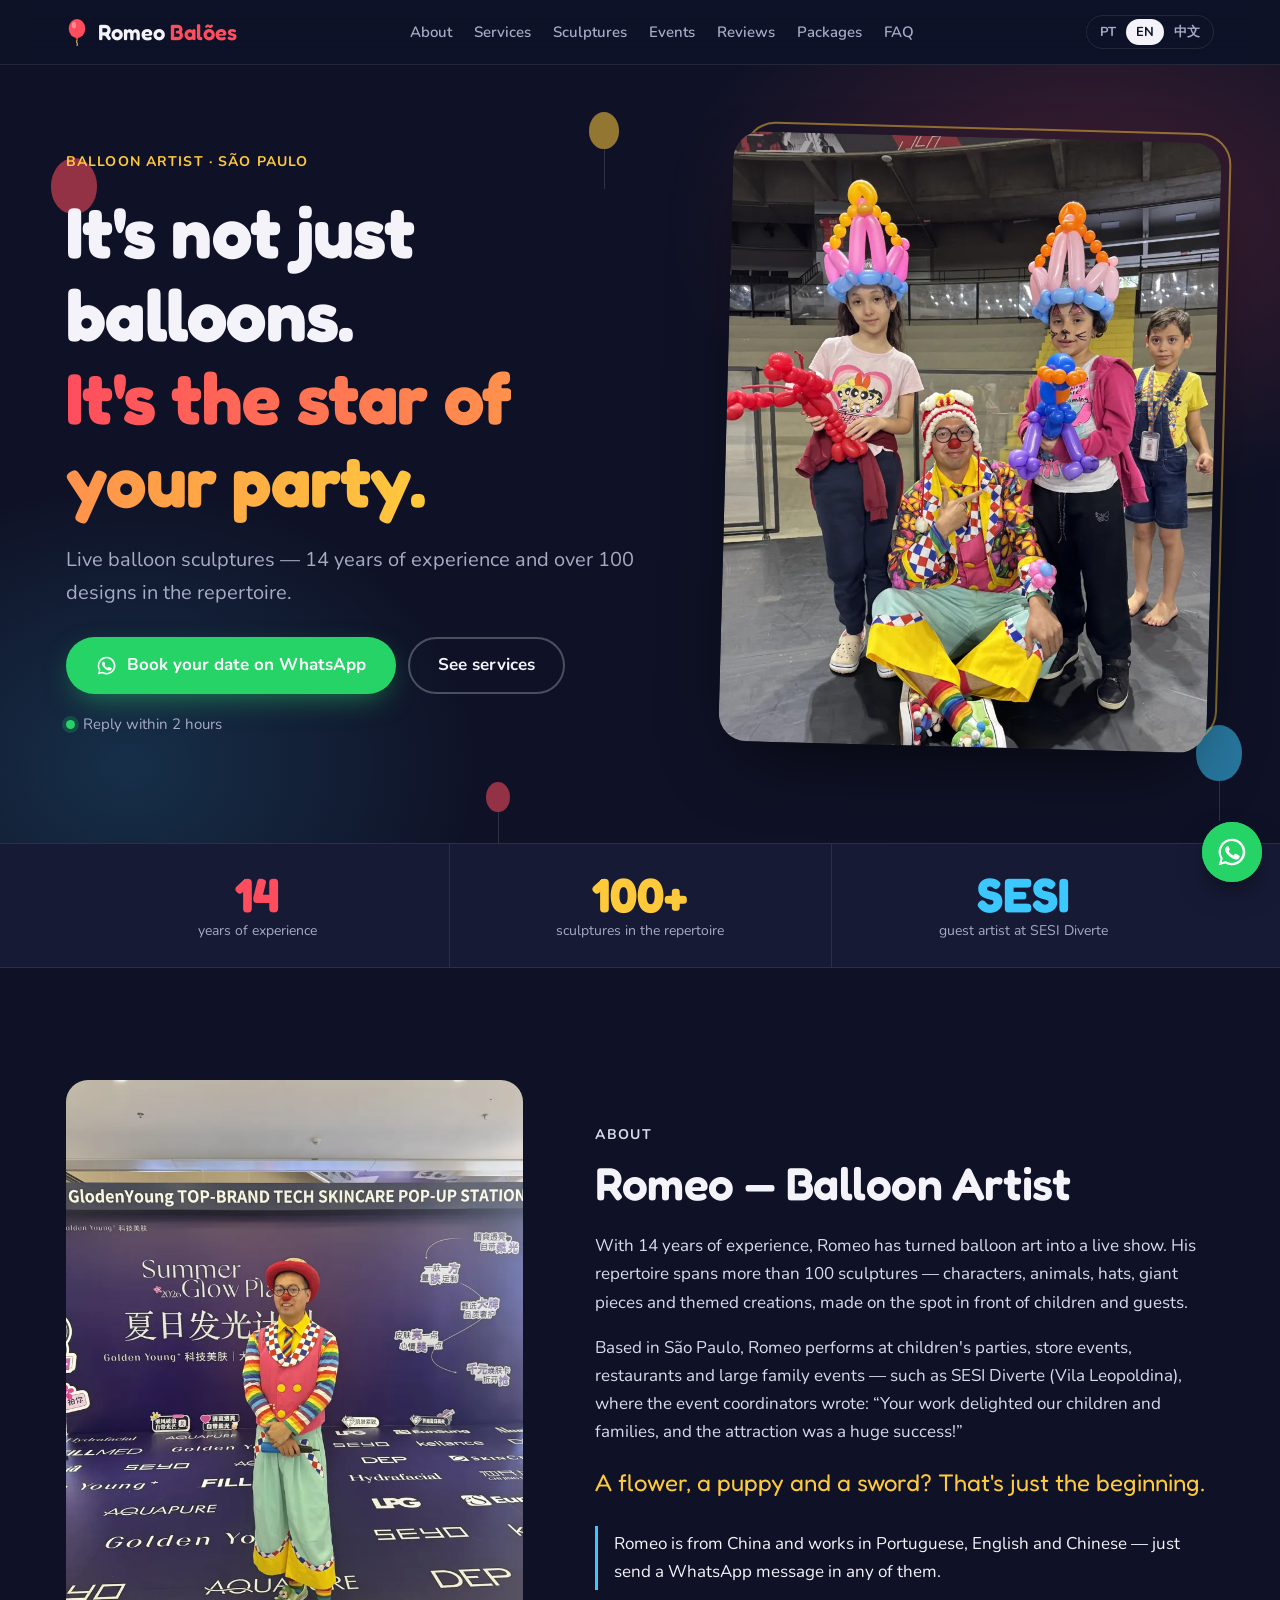
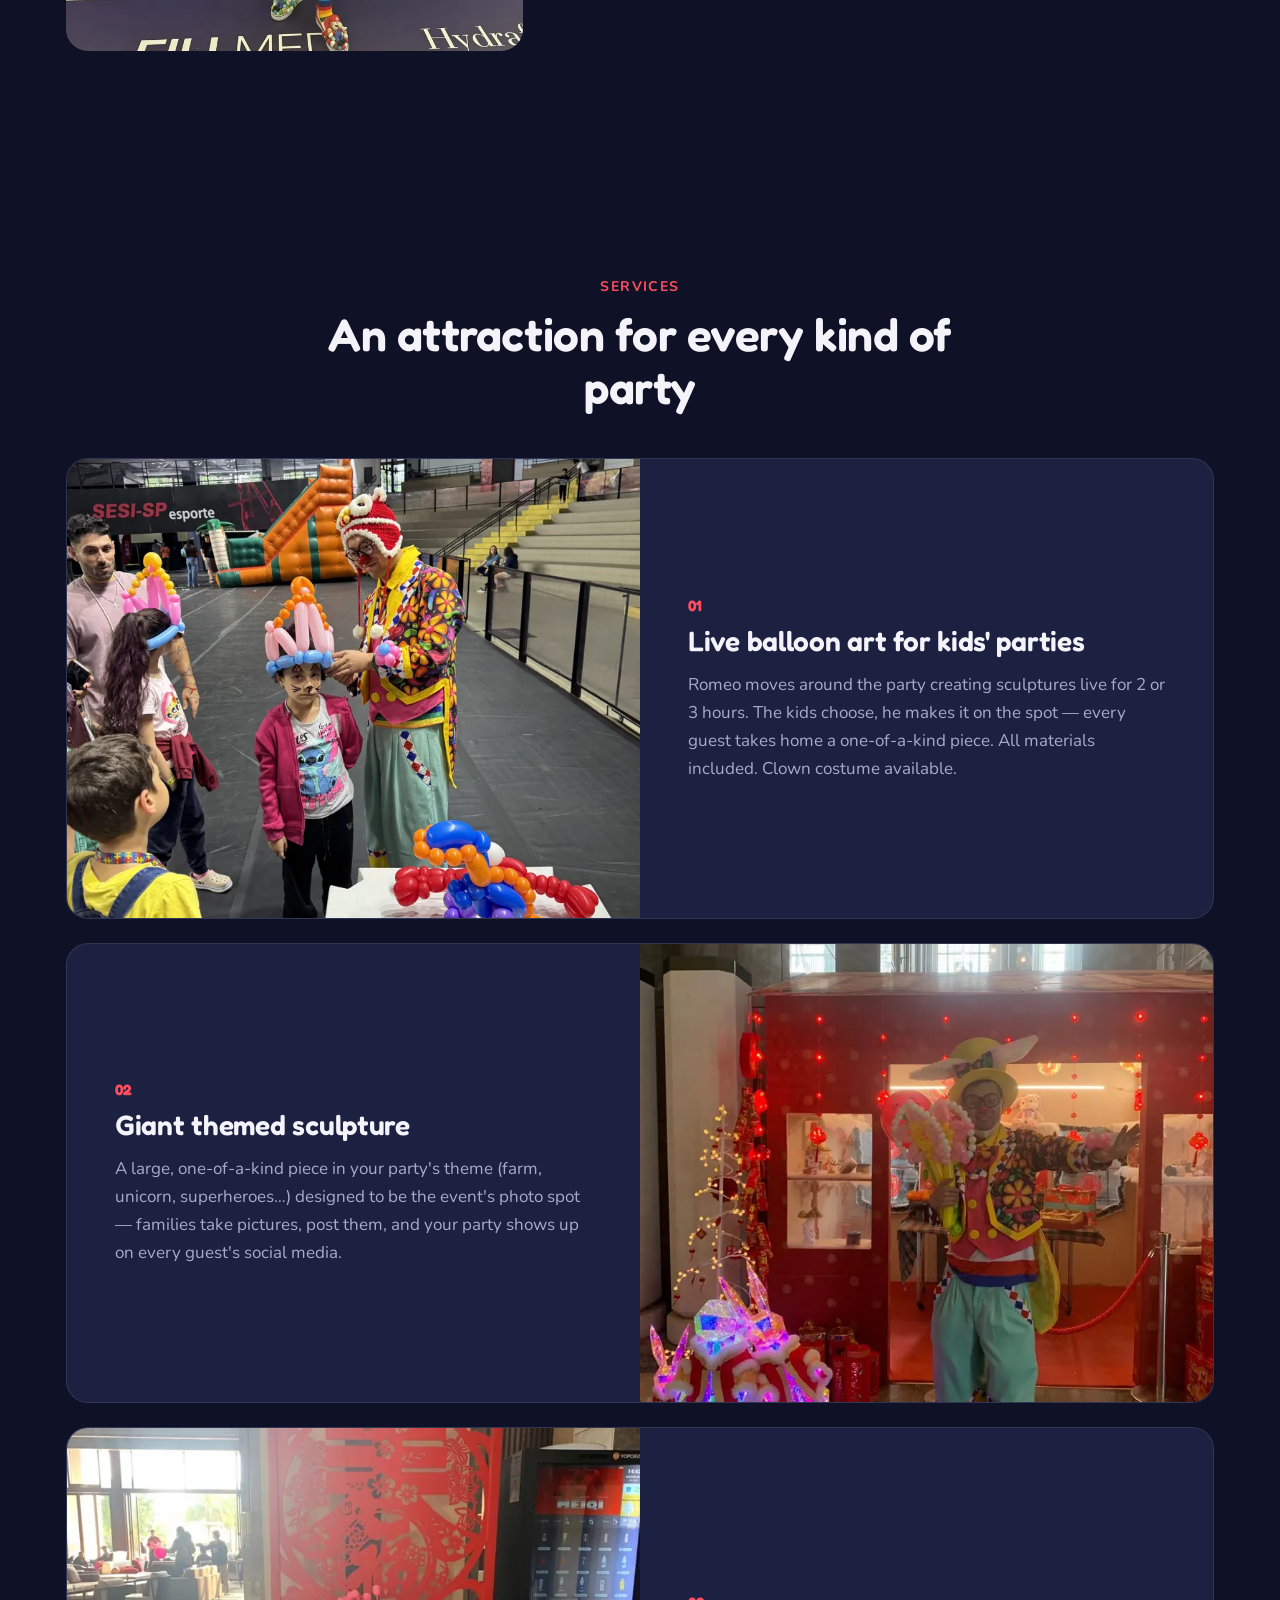
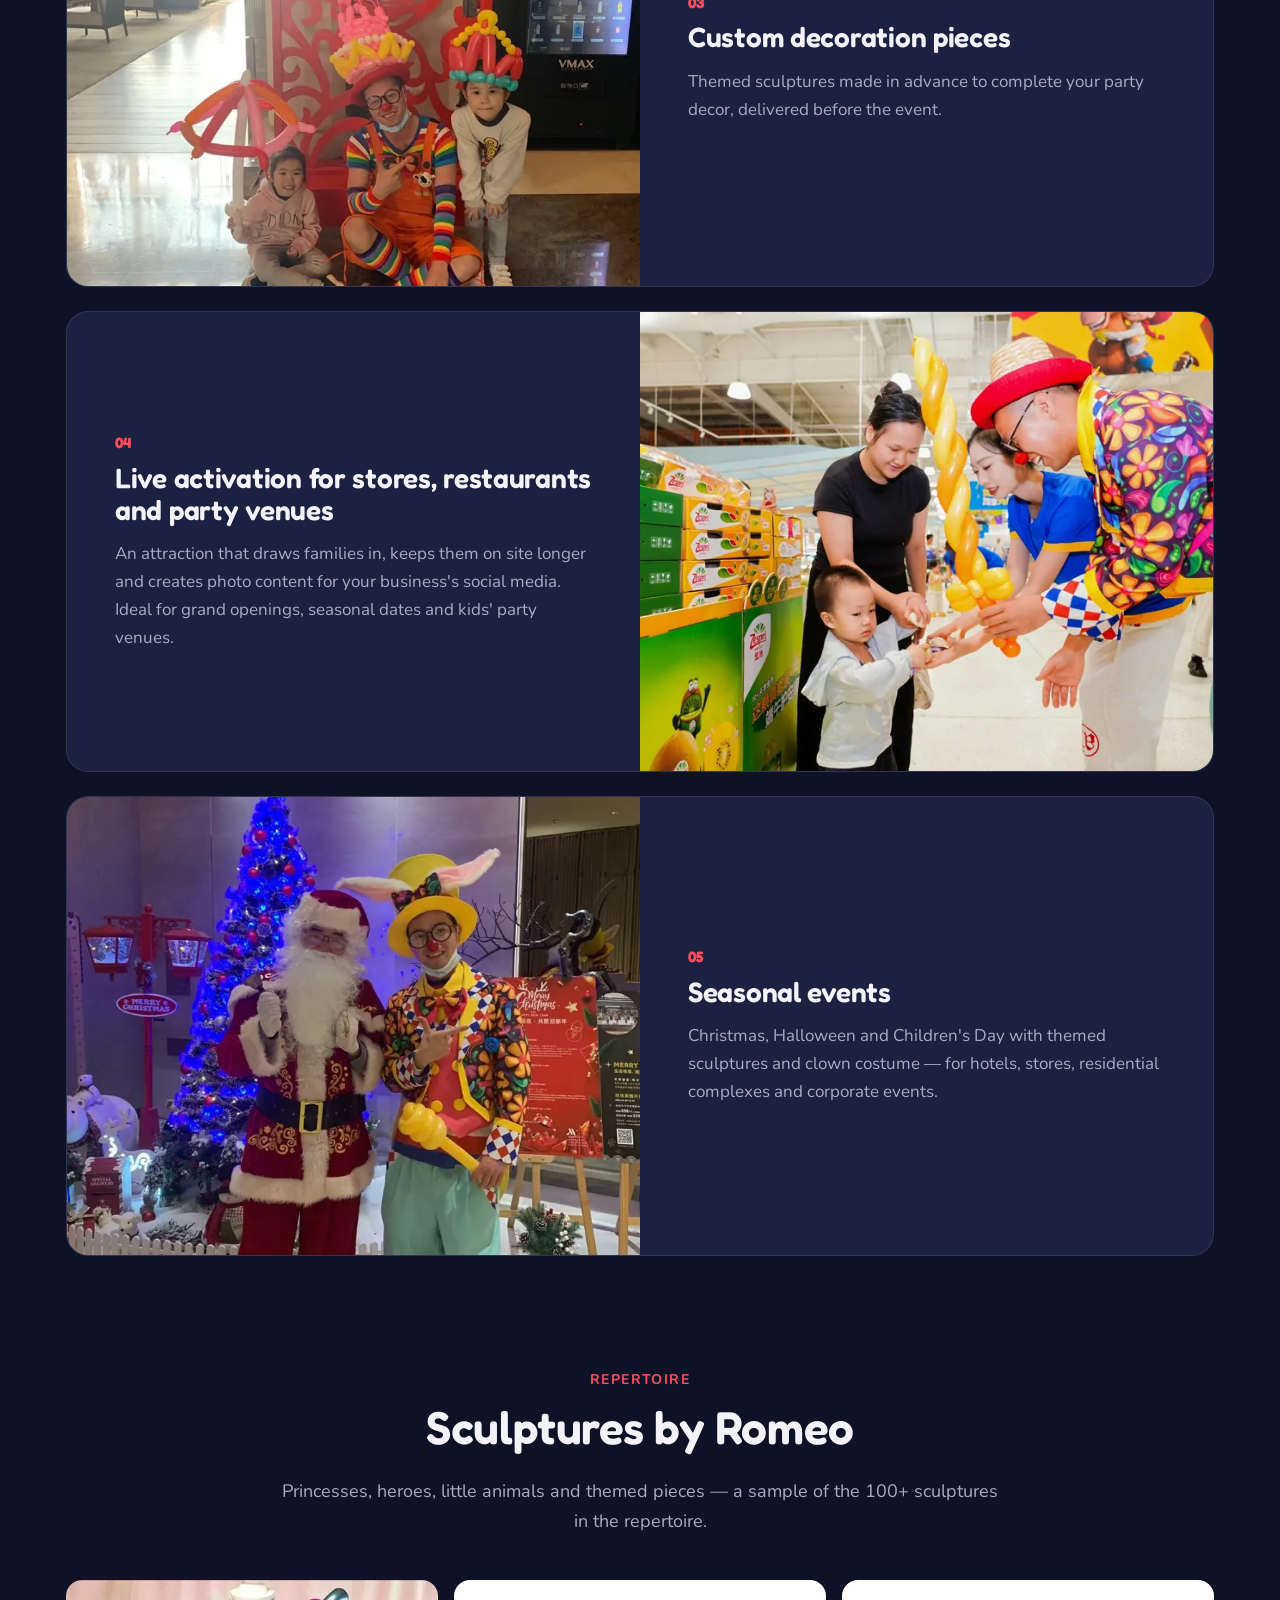
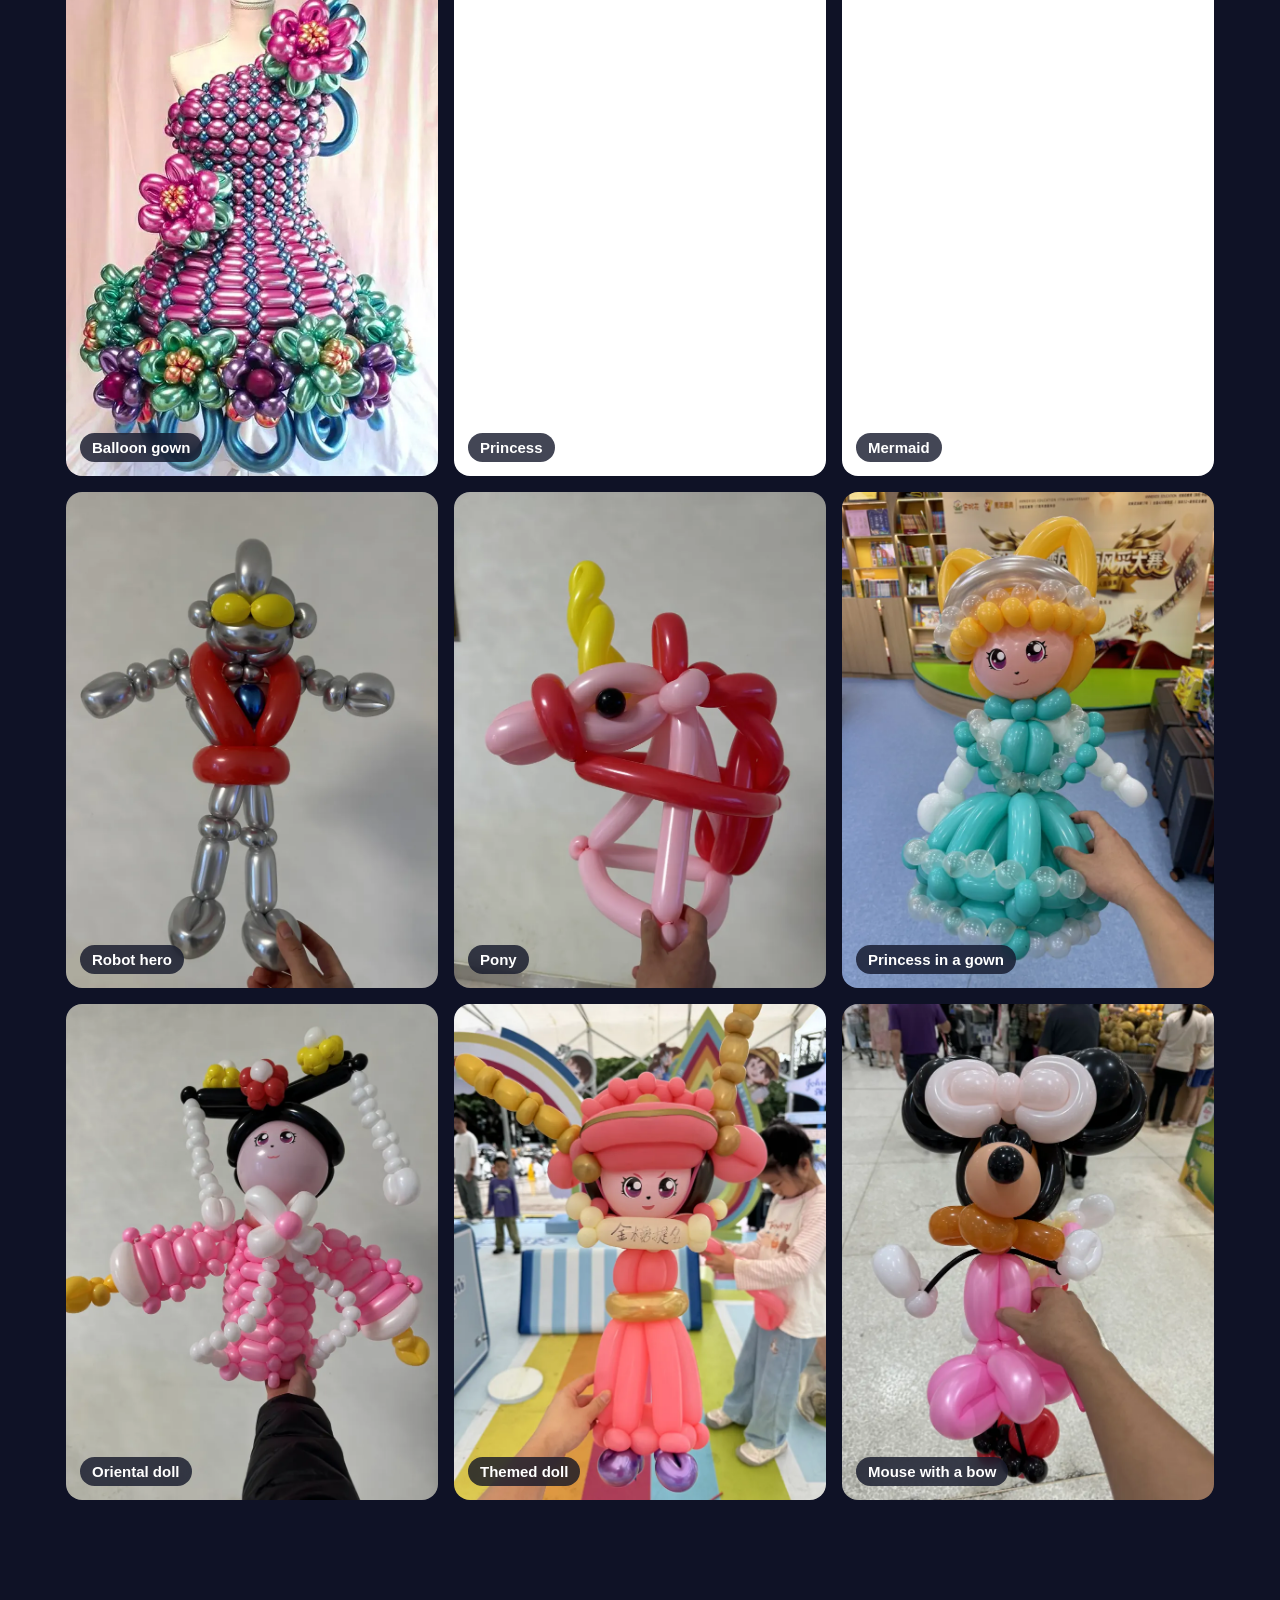
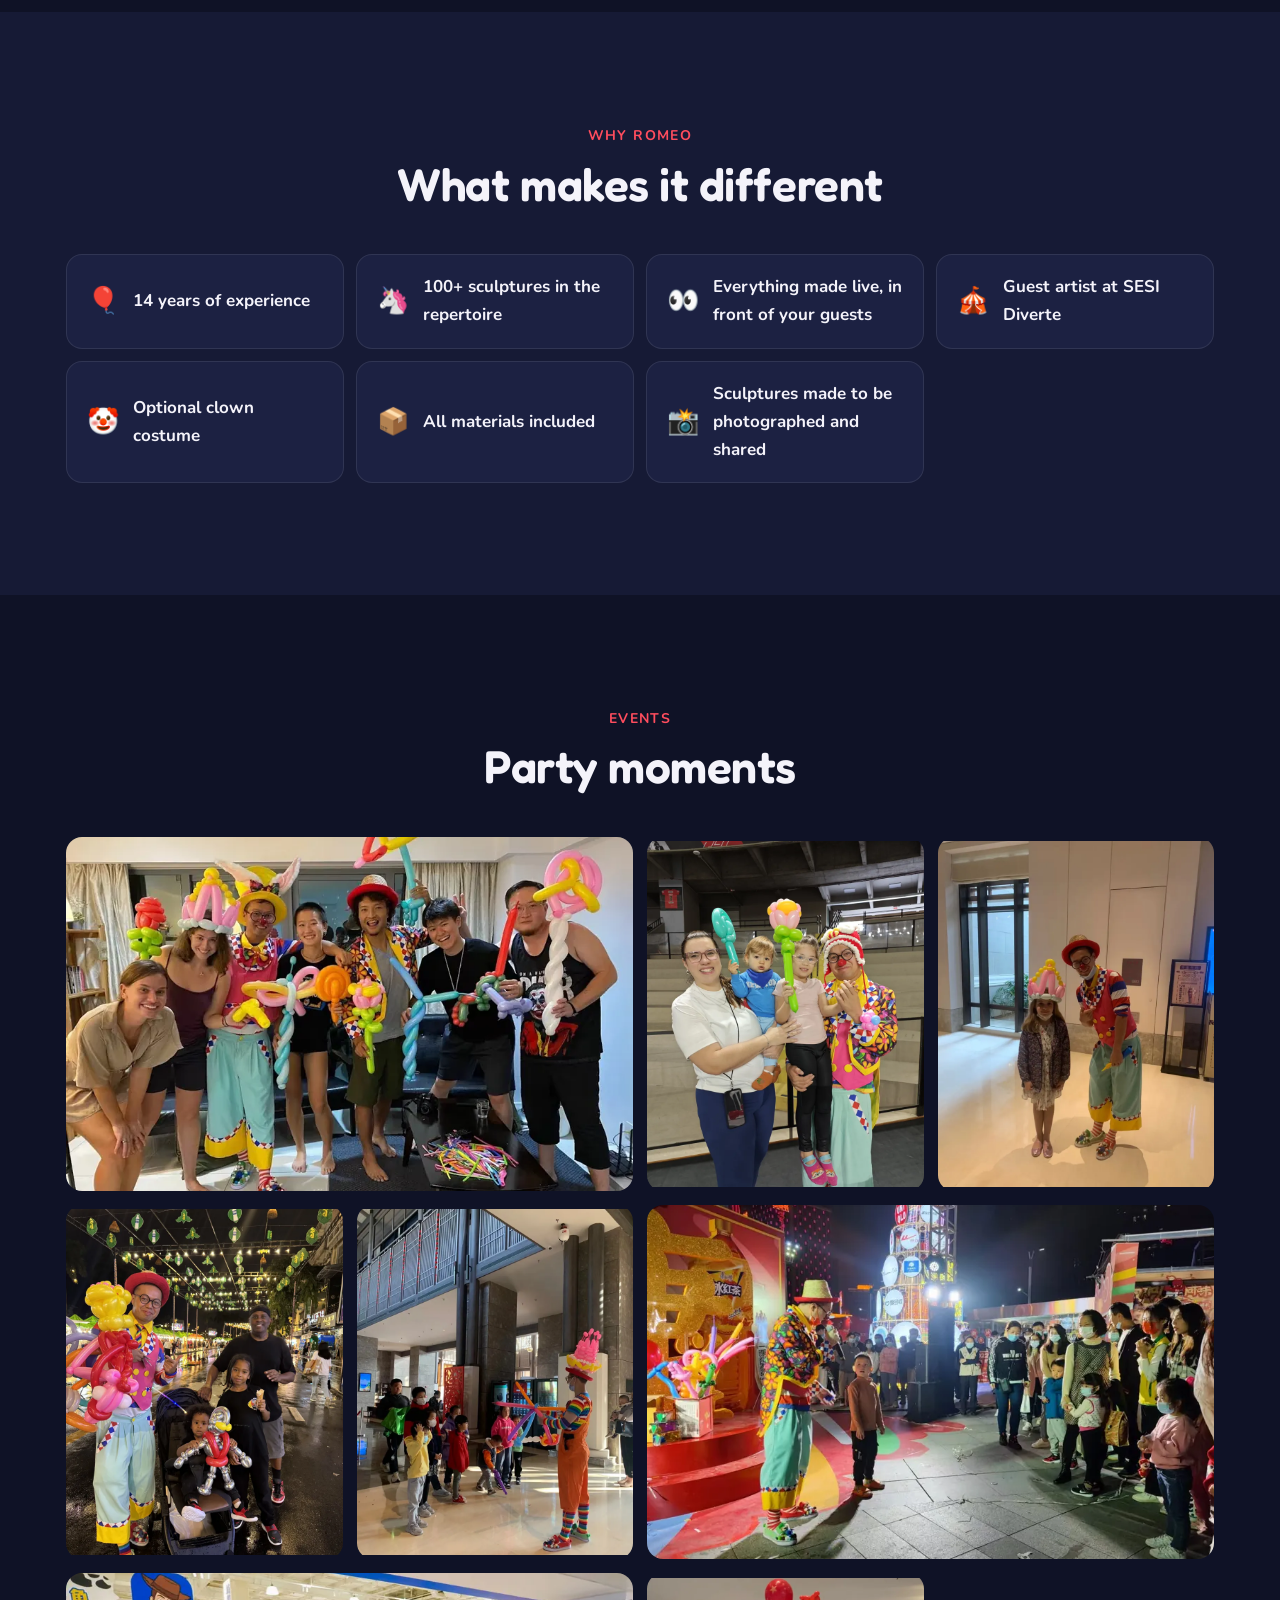
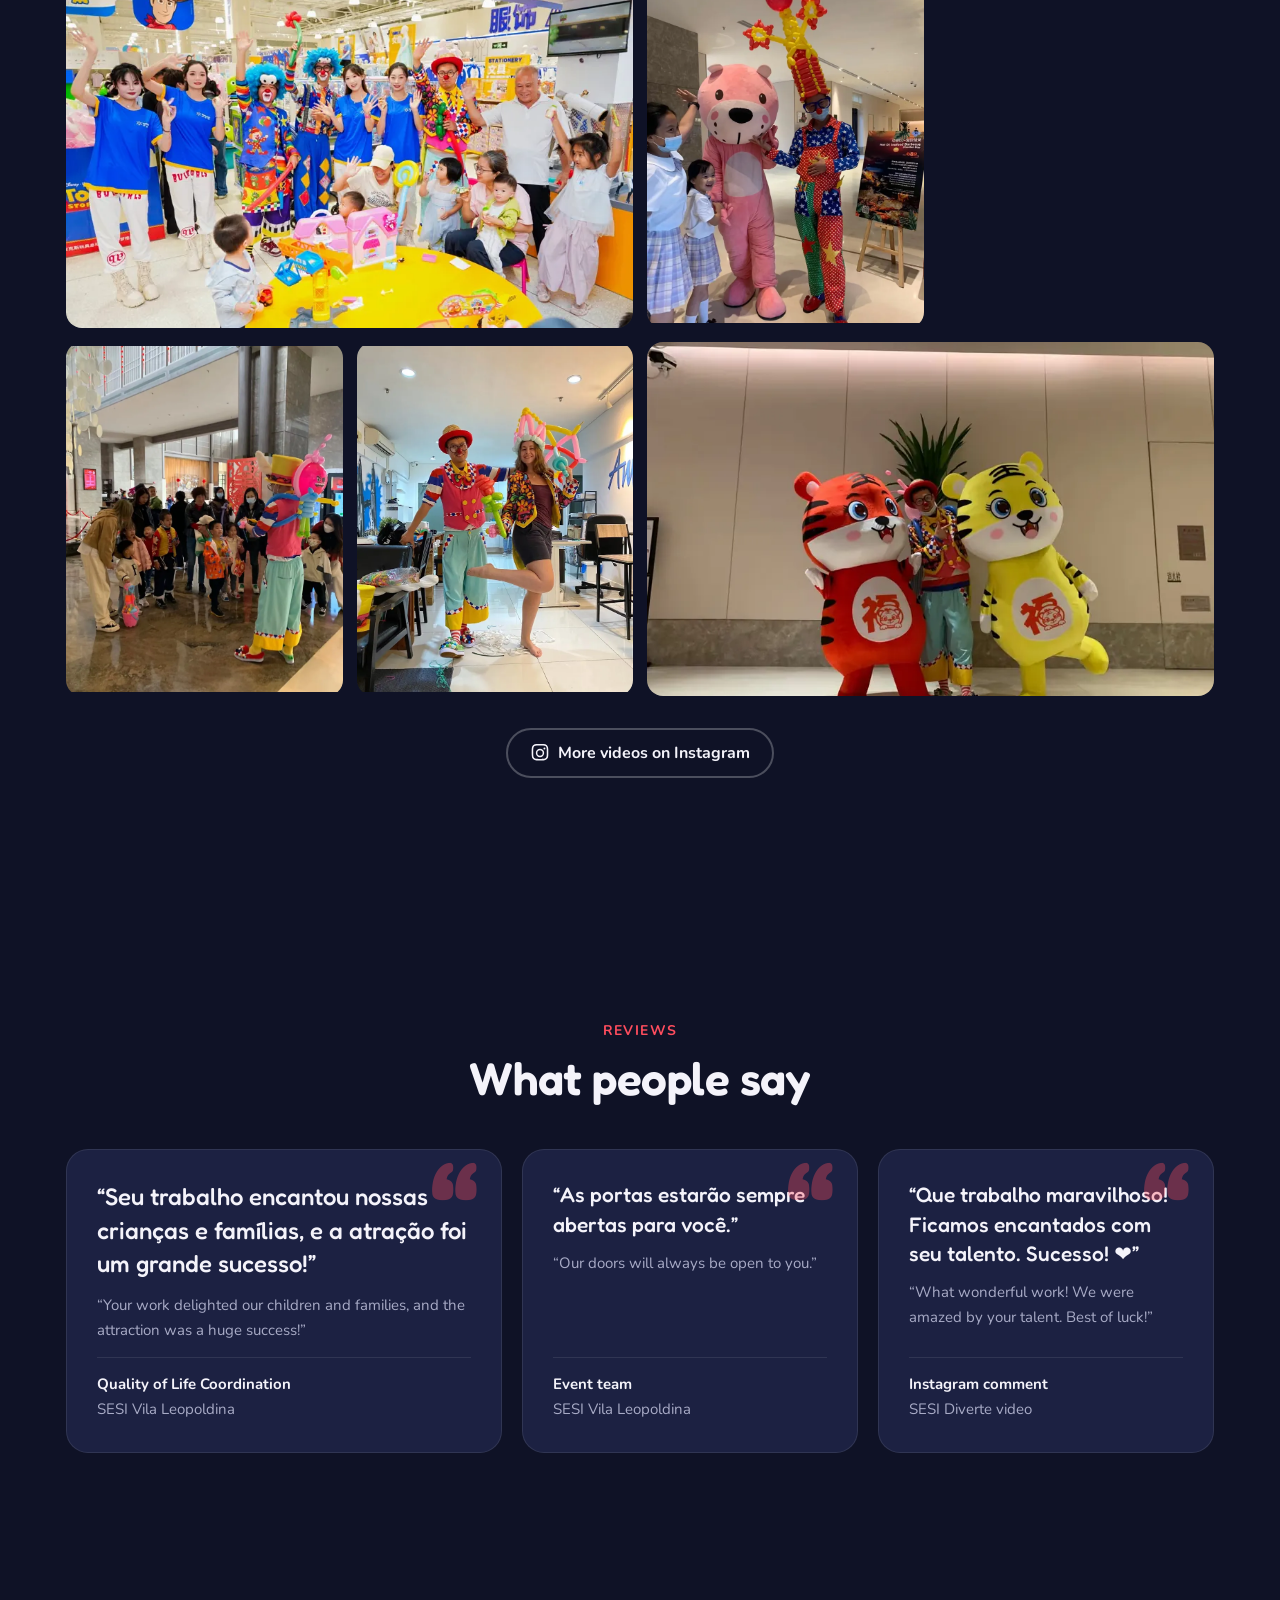
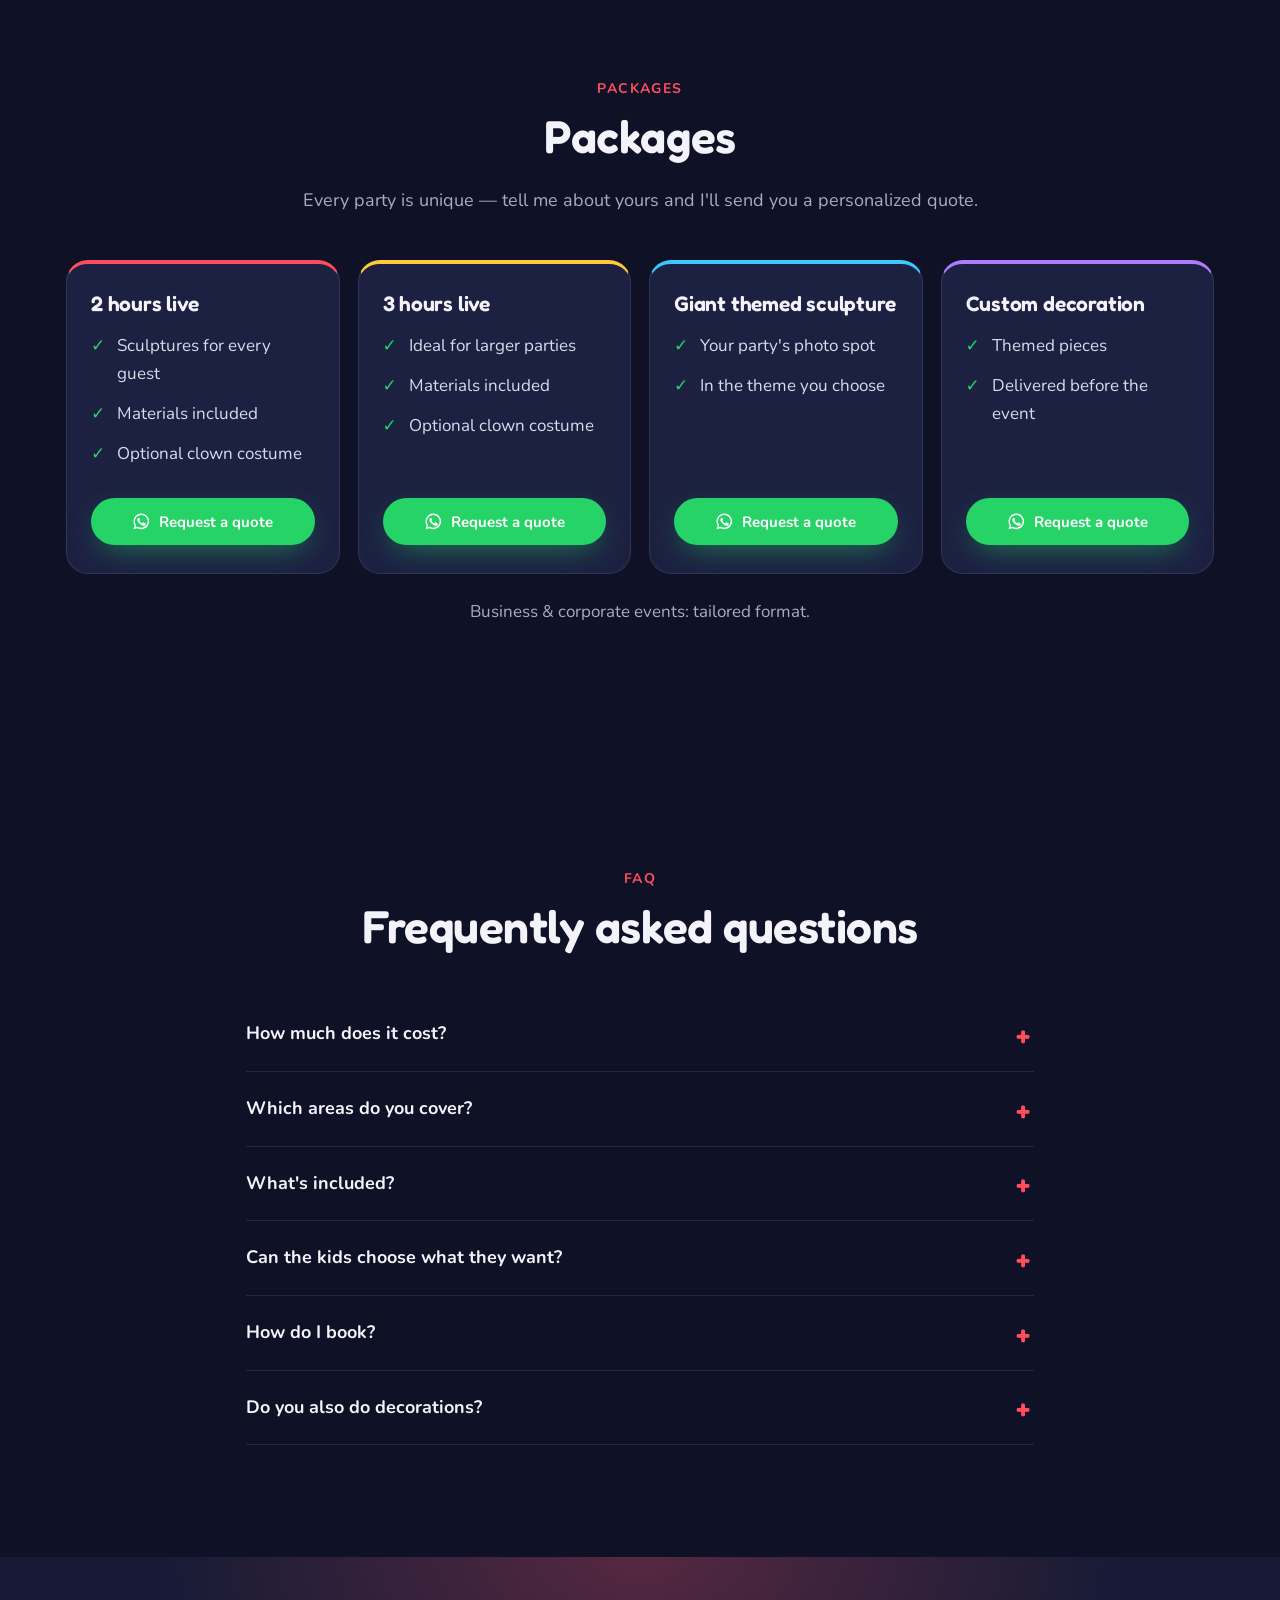
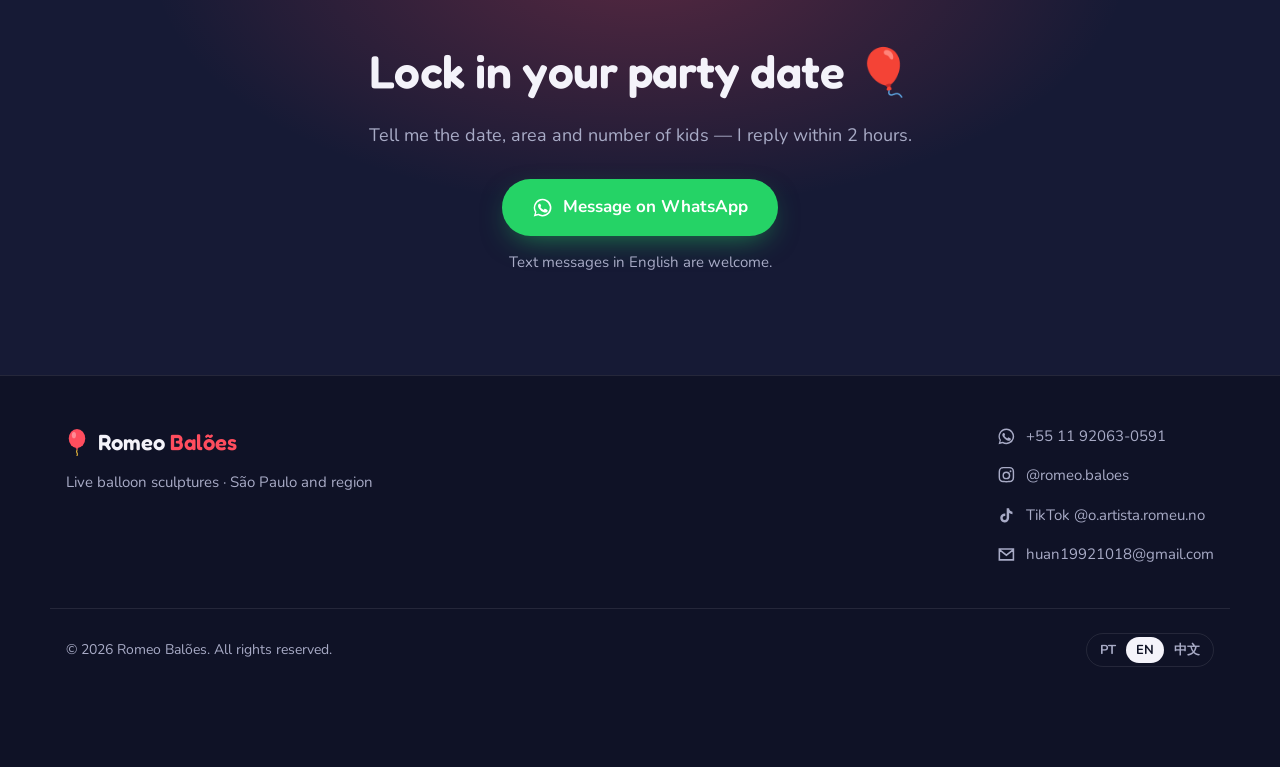
==== commit ac1eb787: "TikTok 账号改为 @o.artista.romeu.no Co-Authored-By: Claude Opus 5.5 <noreply@anthropic.com>" ====
--- a/site/public/en/index.html
+++ b/site/public/en/index.html
@@ -28,7 +28,7 @@
 <link rel="preload" as="image" href="../img/hero-800.webp?v=e5b56868" imagesrcset="../img/hero-800.webp?v=e5b56868 800w, ../img/hero-1200.webp?v=afed4a90 1200w, ../img/hero-1600.webp?v=82c1dd11 1600w" imagesizes="(min-width: 900px) 45vw, 100vw">
 <link rel="stylesheet" href="../assets/style.css?v=2e09a04d">
 <script>document.documentElement.classList.add("js")</script>
-<script type="application/ld+json">[{"@context": "https://schema.org", "@type": "EntertainmentBusiness", "name": "Romeo Balões", "description": "Live balloon sculptures for kids' parties and events in São Paulo. 14 years of experience, over 100 designs. Request a quote on WhatsApp.", "url": "https://romeo-baloes.vercel.app/en/", "image": "https://romeo-baloes.vercel.app/og-image.jpg", "telephone": "+55 11 92063-0591", "email": "huan19921018@gmail.com", "areaServed": {"@type": "City", "name": "São Paulo"}, "address": {"@type": "PostalAddress", "addressLocality": "São Paulo", "addressRegion": "SP", "addressCountry": "BR"}, "sameAs": ["https://www.instagram.com/romeo.baloes", "https://www.tiktok.com/@romeo.baloes"], "knowsLanguage": ["pt-BR", "en", "zh"]}, {"@context": "https://schema.org", "@type": "FAQPage", "mainEntity": [{"@type": "Question", "name": "How much does it cost?", "acceptedAnswer": {"@type": "Answer", "text": "The price depends on the duration, number of guests and party location. Message me on WhatsApp with the date and area and I'll send a quote right away."}}, {"@type": "Question", "name": "Which areas do you cover?", "acceptedAnswer": {"@type": "Answer", "text": "São Paulo and the metropolitan region. Send me the party address and I'll confirm travel."}}, {"@type": "Question", "name": "What's included?", "acceptedAnswer": {"@type": "Answer", "text": "All balloons and materials, the live performance for the booked time and, if you like, the clown costume."}}, {"@type": "Question", "name": "Can the kids choose what they want?", "acceptedAnswer": {"@type": "Answer", "text": "Yes! I have over 100 sculptures in my repertoire — characters, animals, party themes. They choose and I make it on the spot."}}, {"@type": "Question", "name": "How do I book?", "acceptedAnswer": {"@type": "Answer", "text": "With a 50% deposit via Pix. The balance is paid on the day of the event. As soon as the deposit arrives, the date is yours! 🎈"}}, {"@type": "Question", "name": "Do you also do decorations?", "acceptedAnswer": {"@type": "Answer", "text": "I make custom themed sculptures for decor and a giant themed sculpture as a photo spot."}}]}]</script>
+<script type="application/ld+json">[{"@context": "https://schema.org", "@type": "EntertainmentBusiness", "name": "Romeo Balões", "description": "Live balloon sculptures for kids' parties and events in São Paulo. 14 years of experience, over 100 designs. Request a quote on WhatsApp.", "url": "https://romeo-baloes.vercel.app/en/", "image": "https://romeo-baloes.vercel.app/og-image.jpg", "telephone": "+55 11 92063-0591", "email": "huan19921018@gmail.com", "areaServed": {"@type": "City", "name": "São Paulo"}, "address": {"@type": "PostalAddress", "addressLocality": "São Paulo", "addressRegion": "SP", "addressCountry": "BR"}, "sameAs": ["https://www.instagram.com/romeo.baloes", "https://www.tiktok.com/@o.artista.romeu.no"], "knowsLanguage": ["pt-BR", "en", "zh"]}, {"@context": "https://schema.org", "@type": "FAQPage", "mainEntity": [{"@type": "Question", "name": "How much does it cost?", "acceptedAnswer": {"@type": "Answer", "text": "The price depends on the duration, number of guests and party location. Message me on WhatsApp with the date and area and I'll send a quote right away."}}, {"@type": "Question", "name": "Which areas do you cover?", "acceptedAnswer": {"@type": "Answer", "text": "São Paulo and the metropolitan region. Send me the party address and I'll confirm travel."}}, {"@type": "Question", "name": "What's included?", "acceptedAnswer": {"@type": "Answer", "text": "All balloons and materials, the live performance for the booked time and, if you like, the clown costume."}}, {"@type": "Question", "name": "Can the kids choose what they want?", "acceptedAnswer": {"@type": "Answer", "text": "Yes! I have over 100 sculptures in my repertoire — characters, animals, party themes. They choose and I make it on the spot."}}, {"@type": "Question", "name": "How do I book?", "acceptedAnswer": {"@type": "Answer", "text": "With a 50% deposit via Pix. The balance is paid on the day of the event. As soon as the deposit arrives, the date is yours! 🎈"}}, {"@type": "Question", "name": "Do you also do decorations?", "acceptedAnswer": {"@type": "Answer", "text": "I make custom themed sculptures for decor and a giant themed sculpture as a photo spot."}}]}]</script>
 </head>
 <body class="lang-en">
 <a class="skip" href="#main">Skip to content</a>
@@ -195,7 +195,7 @@
     <ul class="contacts">
       <li><a href="https://wa.me/5511920630591?text=Hi%20Romeo%21%20I%20saw%20your%20website%20and%20I%27d%20like%20to%20ask%20about%20an%20event.%0ADate%3A%0AArea%3A%0ANumber%20of%20kids%3A" target="_blank" rel="noopener"><svg class="ico" viewBox="0 0 24 24" aria-hidden="true"><path fill="currentColor" d="M12 2a10 10 0 0 0-8.6 15.1L2 22l5-1.3A10 10 0 1 0 12 2Zm0 18.2c-1.6 0-3.1-.4-4.4-1.2l-.3-.2-3 .8.8-2.9-.2-.3A8.2 8.2 0 1 1 12 20.2Zm4.5-6.1c-.2-.1-1.5-.7-1.7-.8s-.4-.1-.6.1-.7.8-.8 1-.3.2-.5.1a6.7 6.7 0 0 1-3.3-2.9c-.2-.4.2-.4.7-1.3.1-.2 0-.3 0-.4l-.8-1.8c-.2-.5-.4-.4-.6-.4h-.5a1 1 0 0 0-.7.3 3 3 0 0 0-.9 2.2 5.2 5.2 0 0 0 1.1 2.7 11.9 11.9 0 0 0 4.6 4c1.7.7 2.3.8 3.2.7a2.7 2.7 0 0 0 1.8-1.3 2.2 2.2 0 0 0 .2-1.3c-.1-.1-.3-.2-.5-.3Z"/></svg>+55 11 92063-0591</a></li>
       <li><a href="https://www.instagram.com/romeo.baloes" target="_blank" rel="noopener"><svg class="ico" viewBox="0 0 24 24" aria-hidden="true"><path fill="currentColor" d="M12 7a5 5 0 1 0 0 10 5 5 0 0 0 0-10Zm0 8.2a3.2 3.2 0 1 1 0-6.4 3.2 3.2 0 0 1 0 6.4ZM17.3 5.5a1.2 1.2 0 1 0 0 2.4 1.2 1.2 0 0 0 0-2.4ZM21.9 7.1a6 6 0 0 0-1.6-4.3A6 6 0 0 0 16 1.2C14.3 1.1 9.7 1.1 8 1.2a6 6 0 0 0-4.3 1.6A6 6 0 0 0 2.1 7c-.1 1.7-.1 6.3 0 8a6 6 0 0 0 1.6 4.3A6 6 0 0 0 8 20.9c1.7.1 6.3.1 8 0a6 6 0 0 0 4.3-1.6 6 6 0 0 0 1.6-4.3c.1-1.7.1-6.3 0-8Zm-2.2 9.8a3.3 3.3 0 0 1-1.8 1.8c-1.3.5-4.3.4-5.9.4s-4.6.1-5.9-.4a3.3 3.3 0 0 1-1.8-1.8c-.5-1.3-.4-4.3-.4-5.9s-.1-4.6.4-5.9a3.3 3.3 0 0 1 1.8-1.8c1.3-.5 4.3-.4 5.9-.4s4.6-.1 5.9.4a3.3 3.3 0 0 1 1.8 1.8c.5 1.3.4 4.3.4 5.9s.1 4.6-.4 5.9Z"/></svg>@romeo.baloes</a></li>
-      <li><a href="https://www.tiktok.com/@romeo.baloes" target="_blank" rel="noopener"><svg class="ico" viewBox="0 0 24 24" aria-hidden="true"><path fill="currentColor" d="M16.6 5.8A4.3 4.3 0 0 1 15.5 3h-3.1v12.4a2.6 2.6 0 1 1-2.6-2.6c.3 0 .5 0 .8.1V9.7a5.7 5.7 0 1 0 4.9 5.7V9a7.4 7.4 0 0 0 4.3 1.4V7.3a4.3 4.3 0 0 1-3.2-1.5Z"/></svg>TikTok @romeo.baloes</a></li>
+      <li><a href="https://www.tiktok.com/@o.artista.romeu.no" target="_blank" rel="noopener"><svg class="ico" viewBox="0 0 24 24" aria-hidden="true"><path fill="currentColor" d="M16.6 5.8A4.3 4.3 0 0 1 15.5 3h-3.1v12.4a2.6 2.6 0 1 1-2.6-2.6c.3 0 .5 0 .8.1V9.7a5.7 5.7 0 1 0 4.9 5.7V9a7.4 7.4 0 0 0 4.3 1.4V7.3a4.3 4.3 0 0 1-3.2-1.5Z"/></svg>TikTok @o.artista.romeu.no</a></li>
       <li><a href="mailto:huan19921018@gmail.com"><svg class="ico" viewBox="0 0 24 24" aria-hidden="true"><path fill="none" stroke="currentColor" stroke-width="2" d="M3 5h18v14H3zM3 6l9 7 9-7"/></svg>huan19921018@gmail.com</a></li>
       
     </ul>
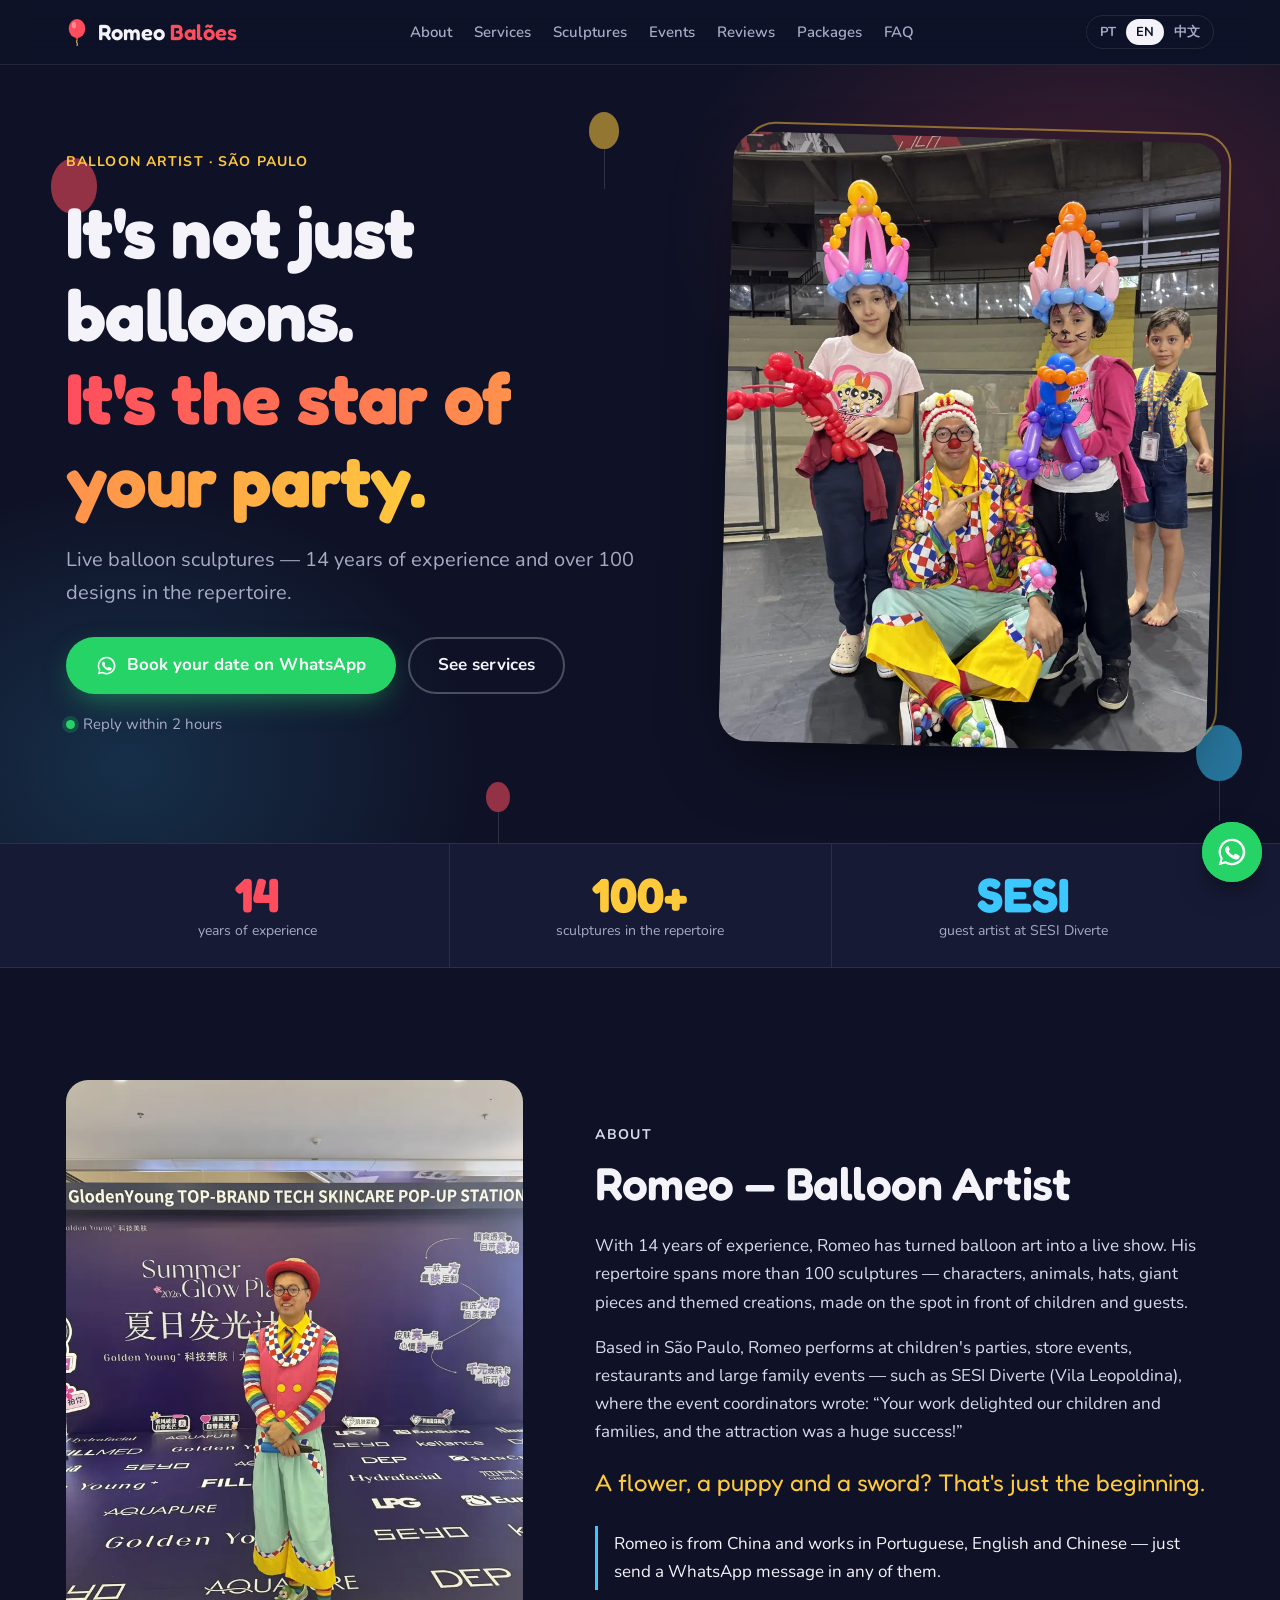
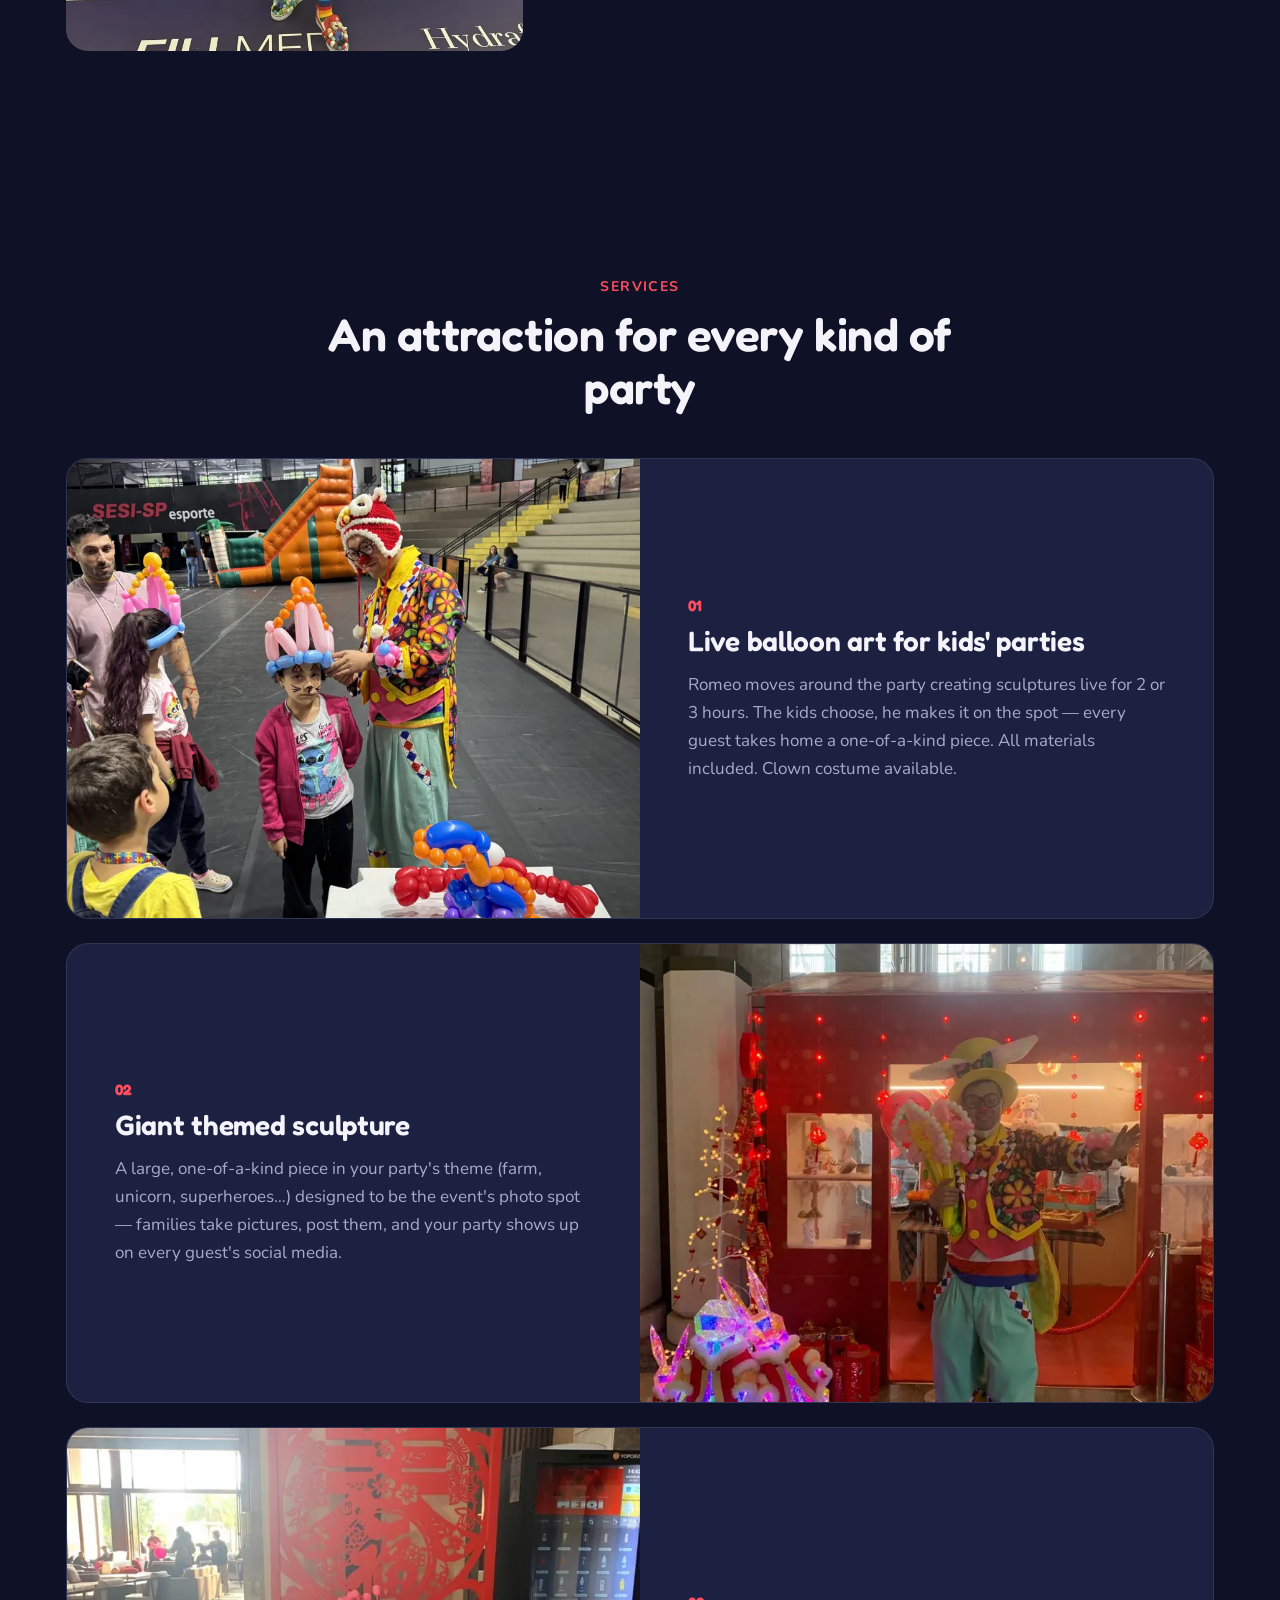
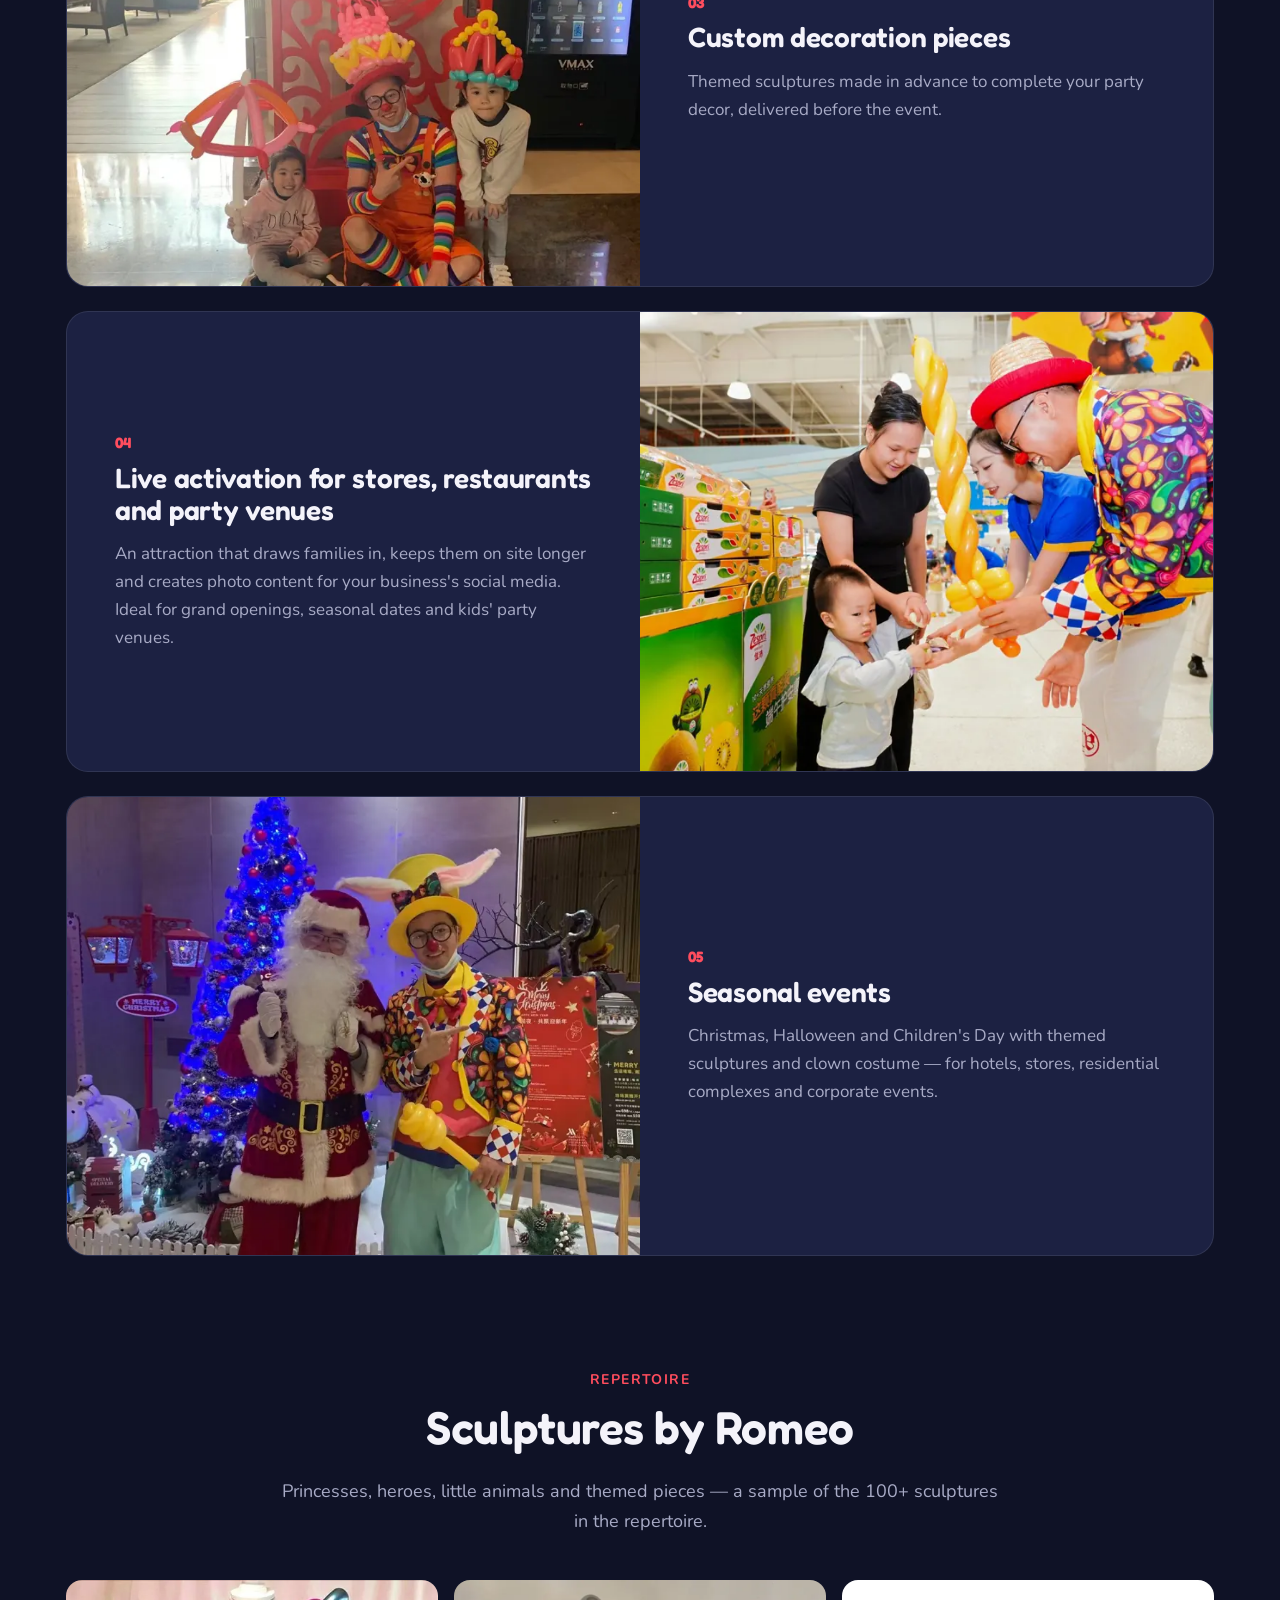
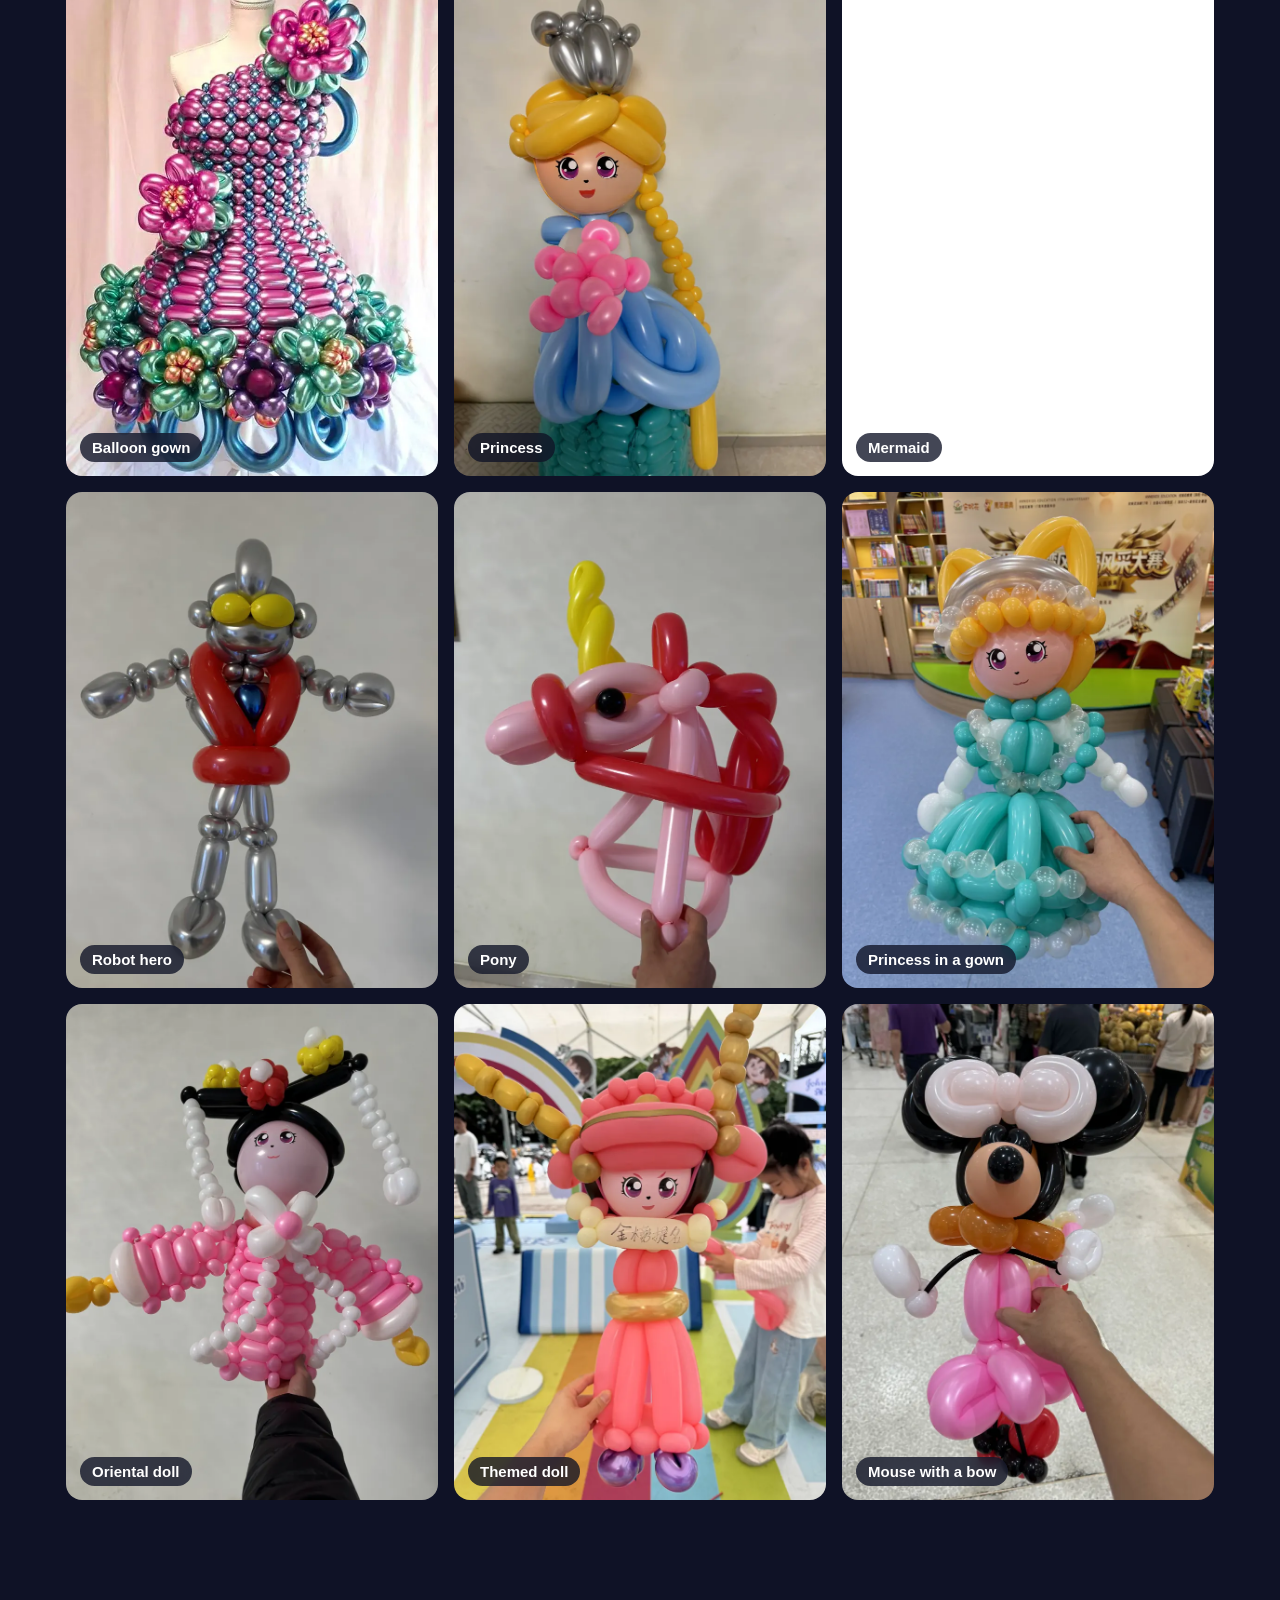
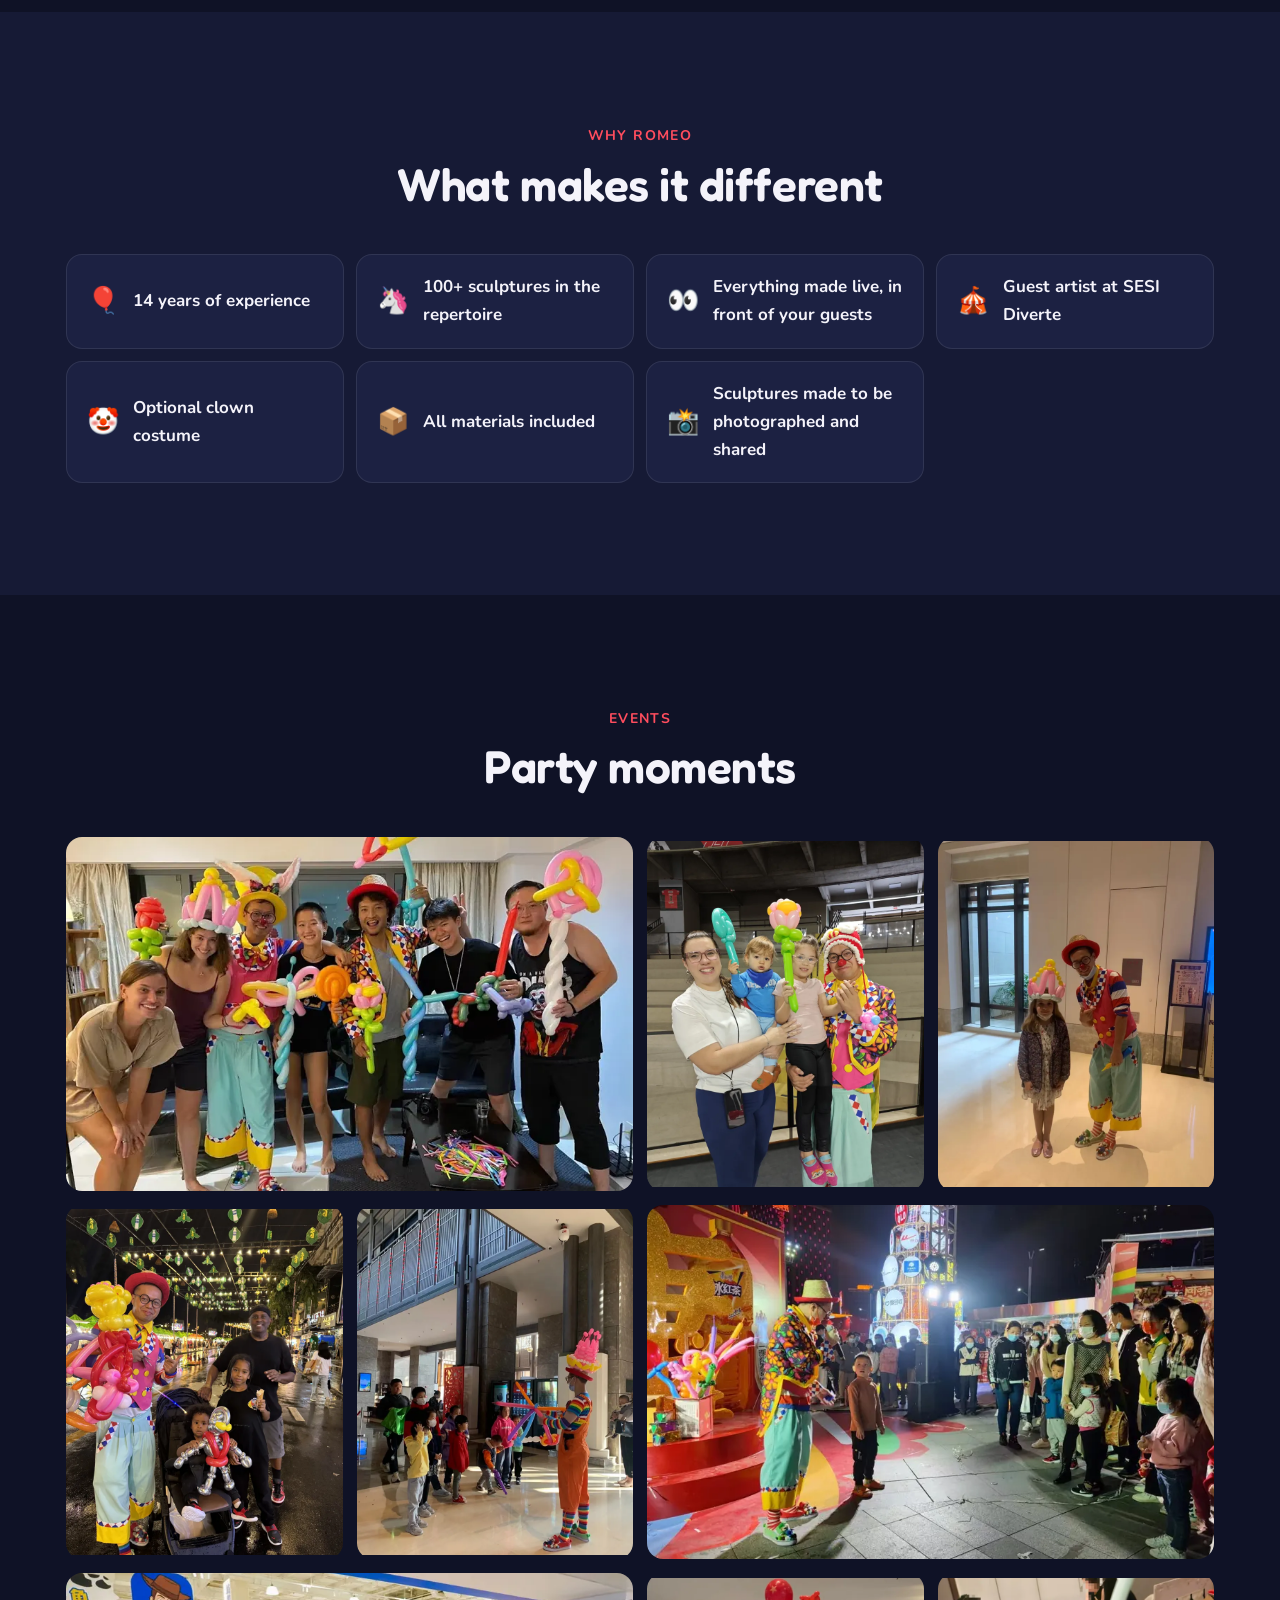
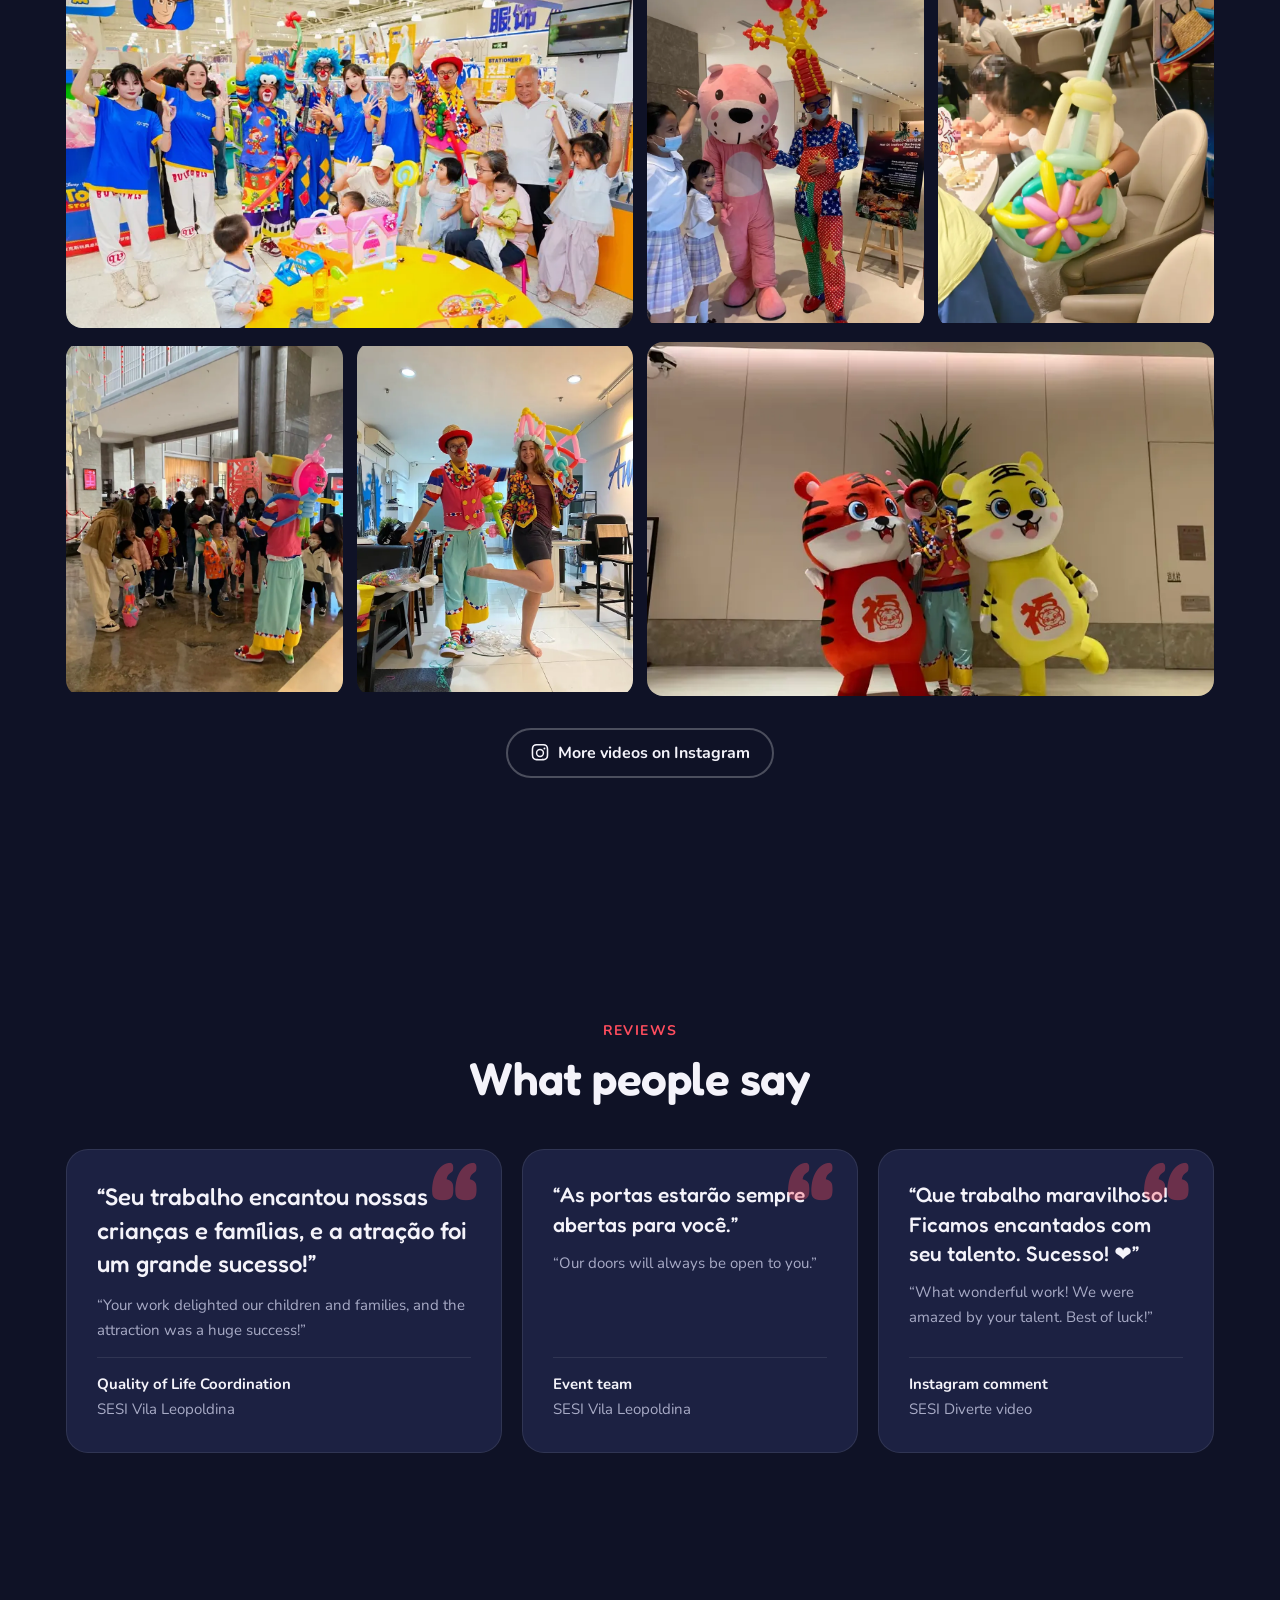
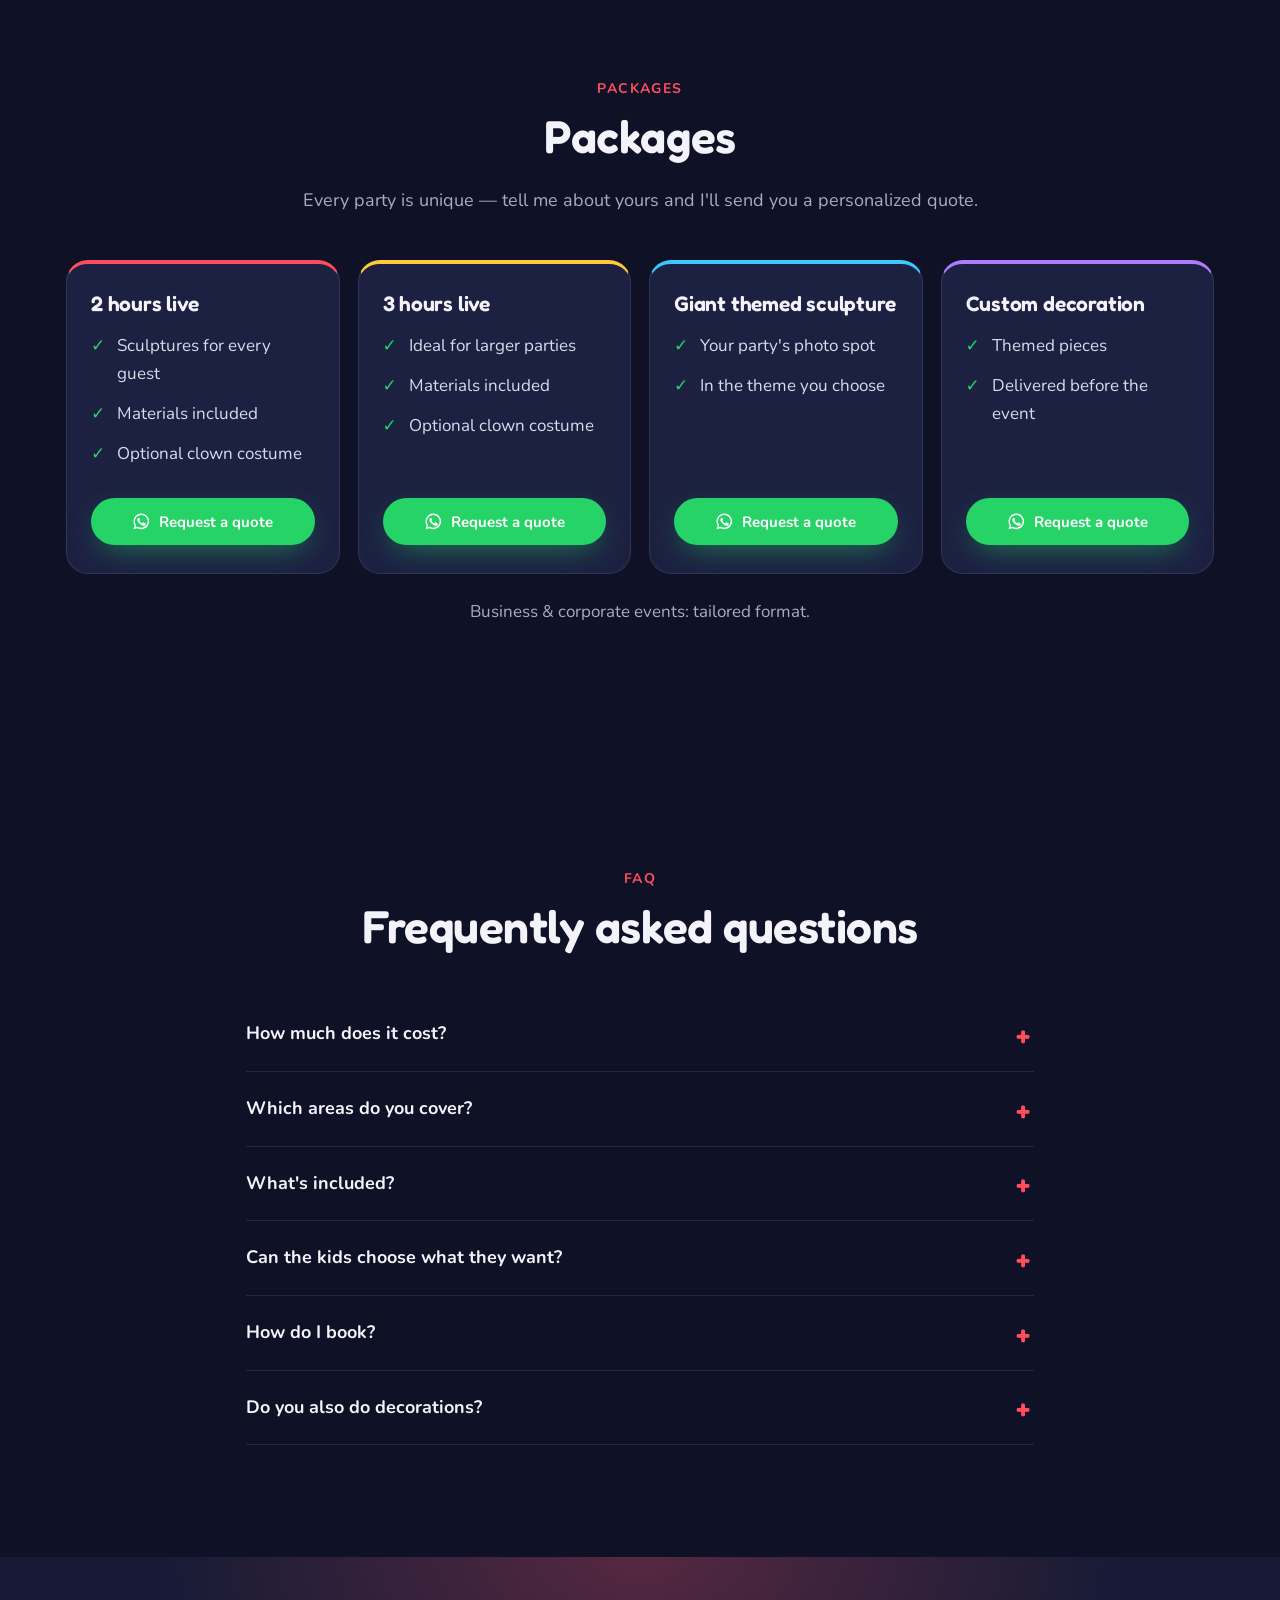
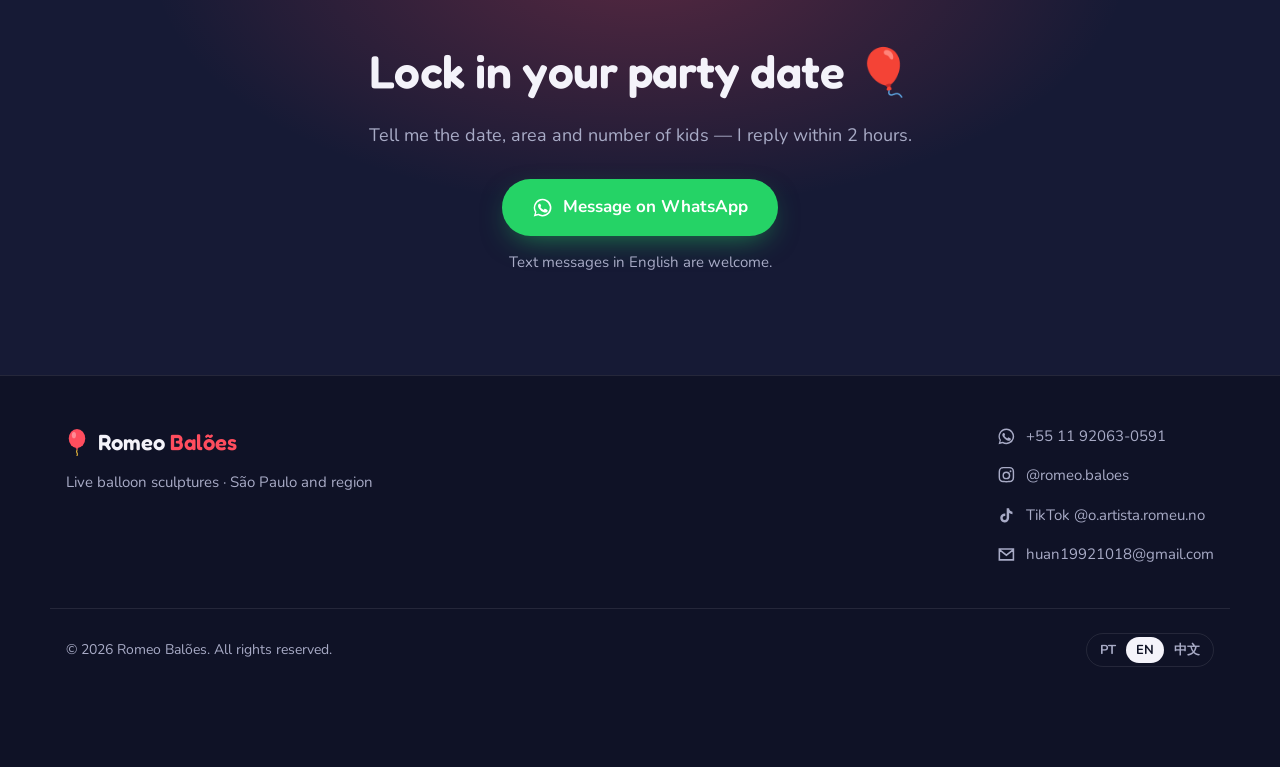
==== commit 32867def: "接入 Vercel Web Analytics（三个语言页面） Co-Authored-By: Claude Opus 5.5 <noreply@anthropic.com>" ====
--- a/site/public/en/index.html
+++ b/site/public/en/index.html
@@ -28,6 +28,8 @@
 <link rel="preload" as="image" href="../img/hero-800.webp?v=e5b56868" imagesrcset="../img/hero-800.webp?v=e5b56868 800w, ../img/hero-1200.webp?v=afed4a90 1200w, ../img/hero-1600.webp?v=82c1dd11 1600w" imagesizes="(min-width: 900px) 45vw, 100vw">
 <link rel="stylesheet" href="../assets/style.css?v=2e09a04d">
 <script>document.documentElement.classList.add("js")</script>
+<script>window.va = window.va || function () { (window.vaq = window.vaq || []).push(arguments); };</script>
+<script defer src="/_vercel/insights/script.js"></script>
 <script type="application/ld+json">[{"@context": "https://schema.org", "@type": "EntertainmentBusiness", "name": "Romeo Balões", "description": "Live balloon sculptures for kids' parties and events in São Paulo. 14 years of experience, over 100 designs. Request a quote on WhatsApp.", "url": "https://romeo-baloes.vercel.app/en/", "image": "https://romeo-baloes.vercel.app/og-image.jpg", "telephone": "+55 11 92063-0591", "email": "huan19921018@gmail.com", "areaServed": {"@type": "City", "name": "São Paulo"}, "address": {"@type": "PostalAddress", "addressLocality": "São Paulo", "addressRegion": "SP", "addressCountry": "BR"}, "sameAs": ["https://www.instagram.com/romeo.baloes", "https://www.tiktok.com/@o.artista.romeu.no"], "knowsLanguage": ["pt-BR", "en", "zh"]}, {"@context": "https://schema.org", "@type": "FAQPage", "mainEntity": [{"@type": "Question", "name": "How much does it cost?", "acceptedAnswer": {"@type": "Answer", "text": "The price depends on the duration, number of guests and party location. Message me on WhatsApp with the date and area and I'll send a quote right away."}}, {"@type": "Question", "name": "Which areas do you cover?", "acceptedAnswer": {"@type": "Answer", "text": "São Paulo and the metropolitan region. Send me the party address and I'll confirm travel."}}, {"@type": "Question", "name": "What's included?", "acceptedAnswer": {"@type": "Answer", "text": "All balloons and materials, the live performance for the booked time and, if you like, the clown costume."}}, {"@type": "Question", "name": "Can the kids choose what they want?", "acceptedAnswer": {"@type": "Answer", "text": "Yes! I have over 100 sculptures in my repertoire — characters, animals, party themes. They choose and I make it on the spot."}}, {"@type": "Question", "name": "How do I book?", "acceptedAnswer": {"@type": "Answer", "text": "With a 50% deposit via Pix. The balance is paid on the day of the event. As soon as the deposit arrives, the date is yours! 🎈"}}, {"@type": "Question", "name": "Do you also do decorations?", "acceptedAnswer": {"@type": "Answer", "text": "I make custom themed sculptures for decor and a giant themed sculpture as a photo spot."}}]}]</script>
 </head>
 <body class="lang-en">
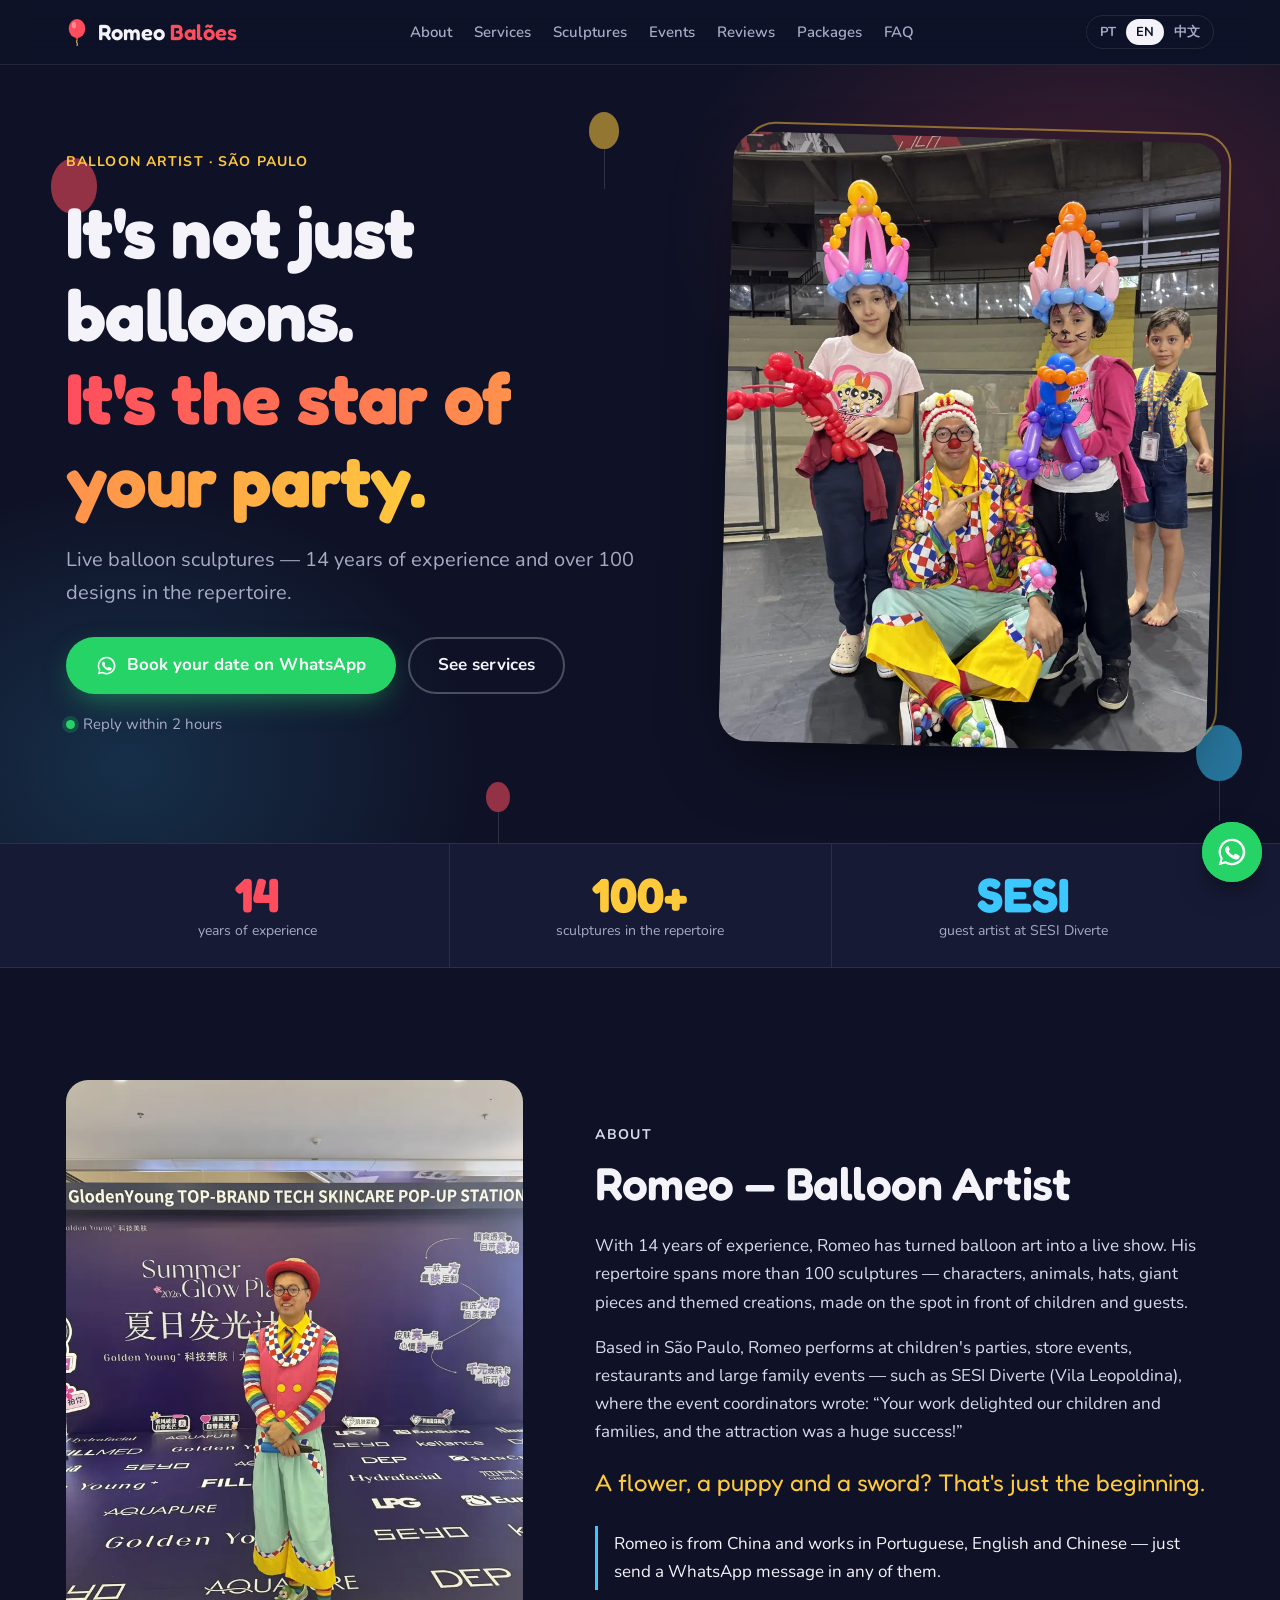
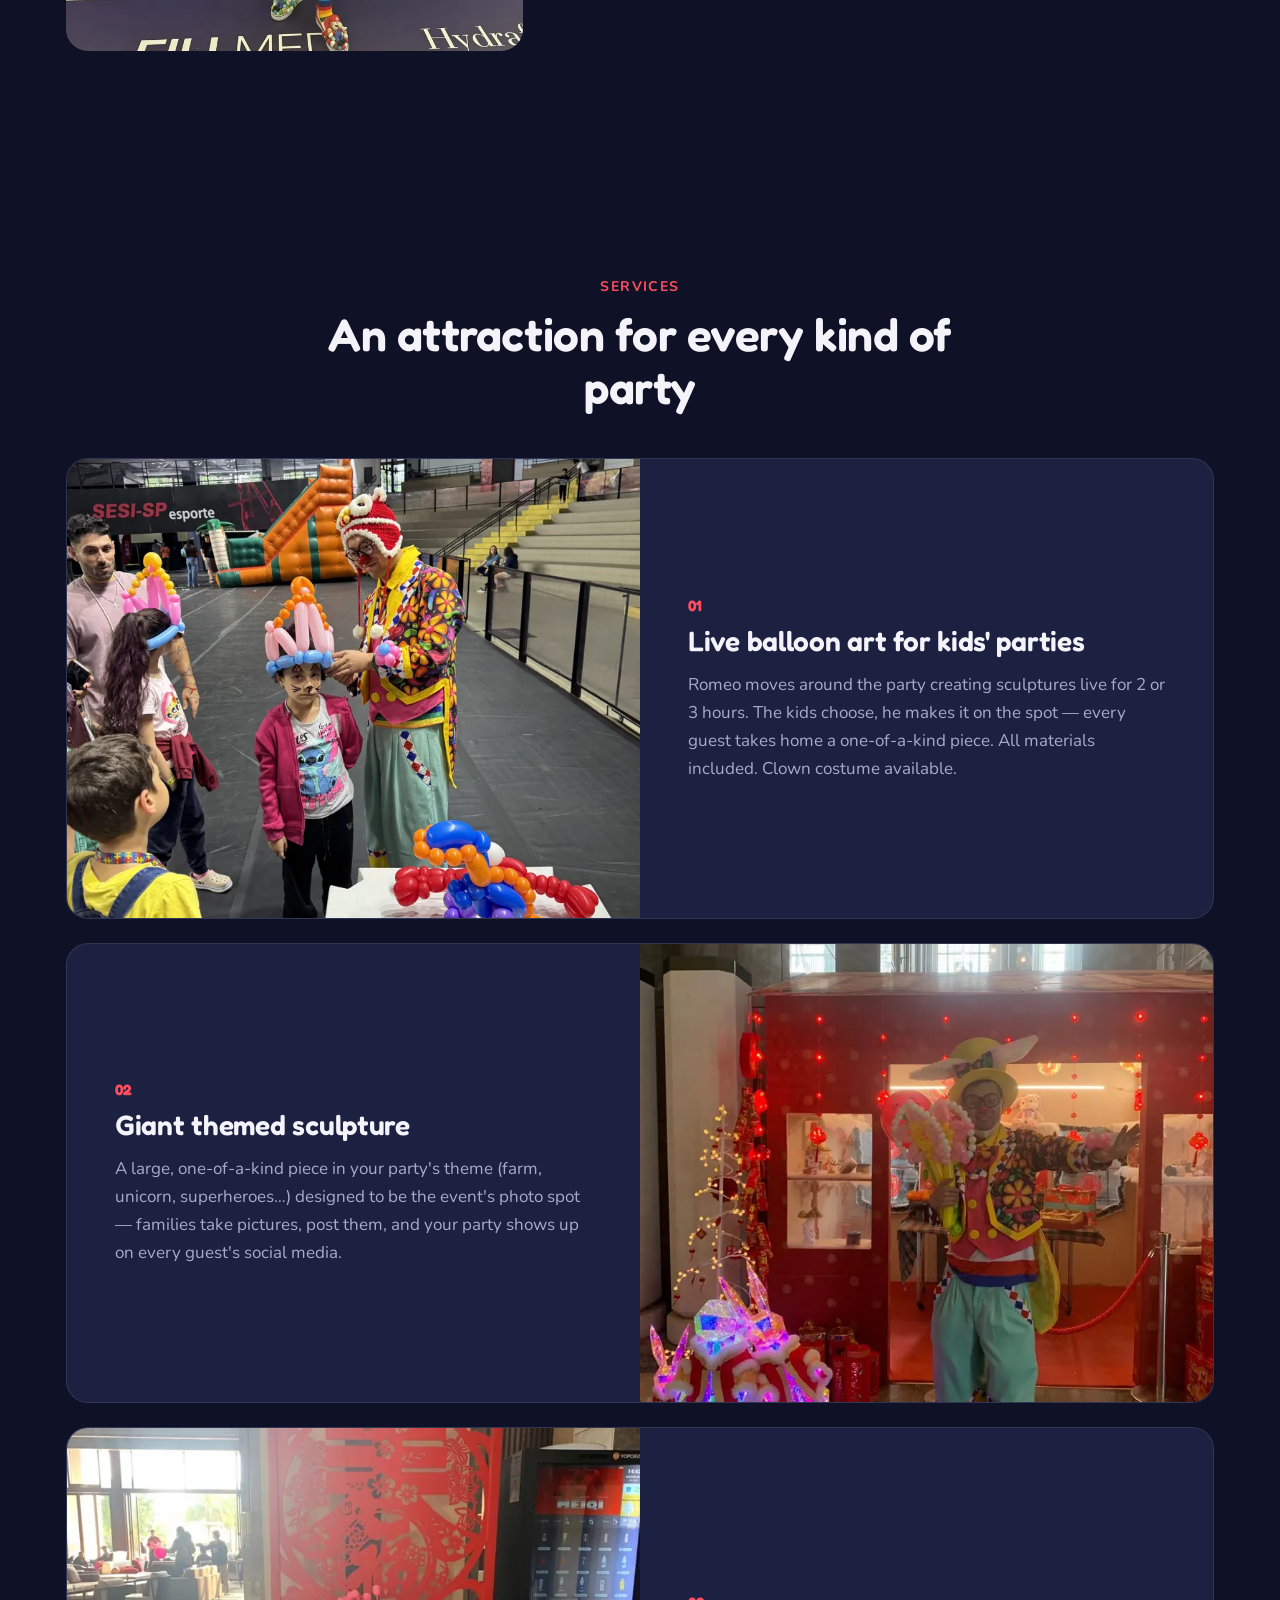
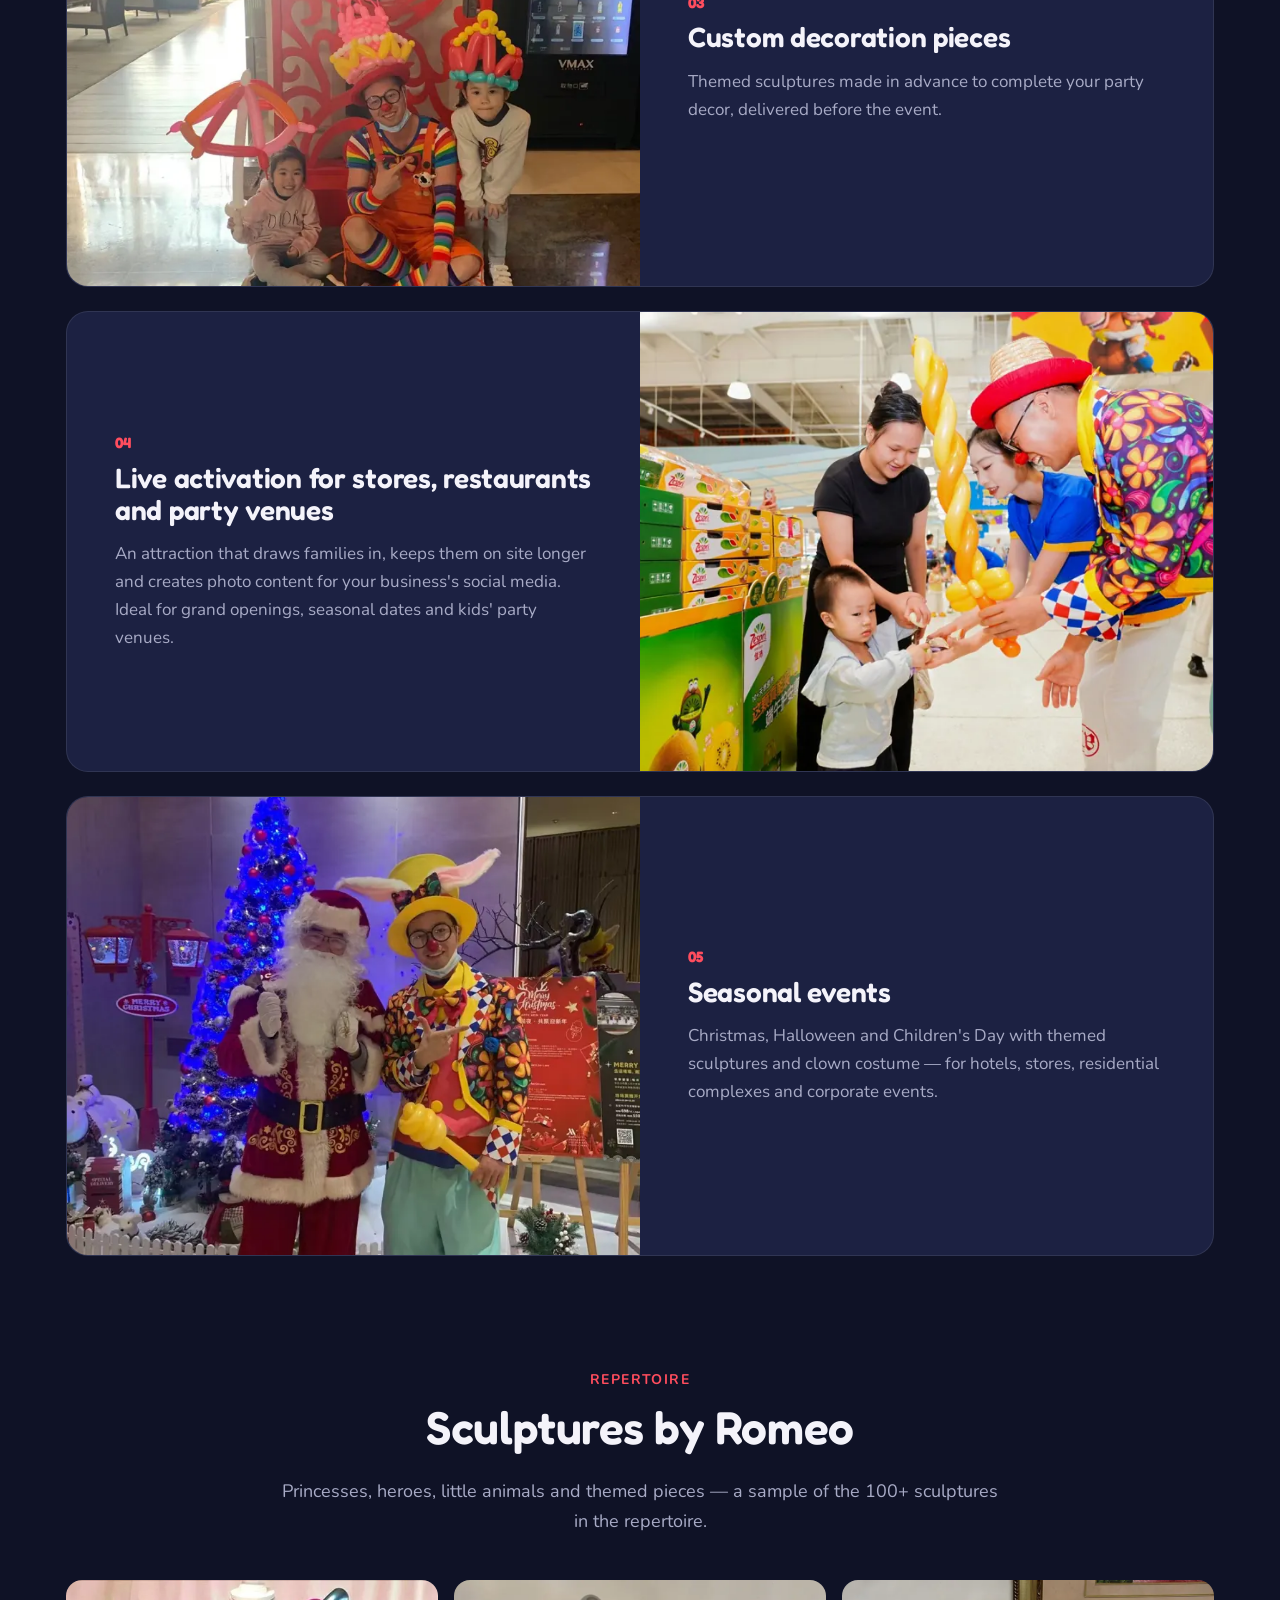
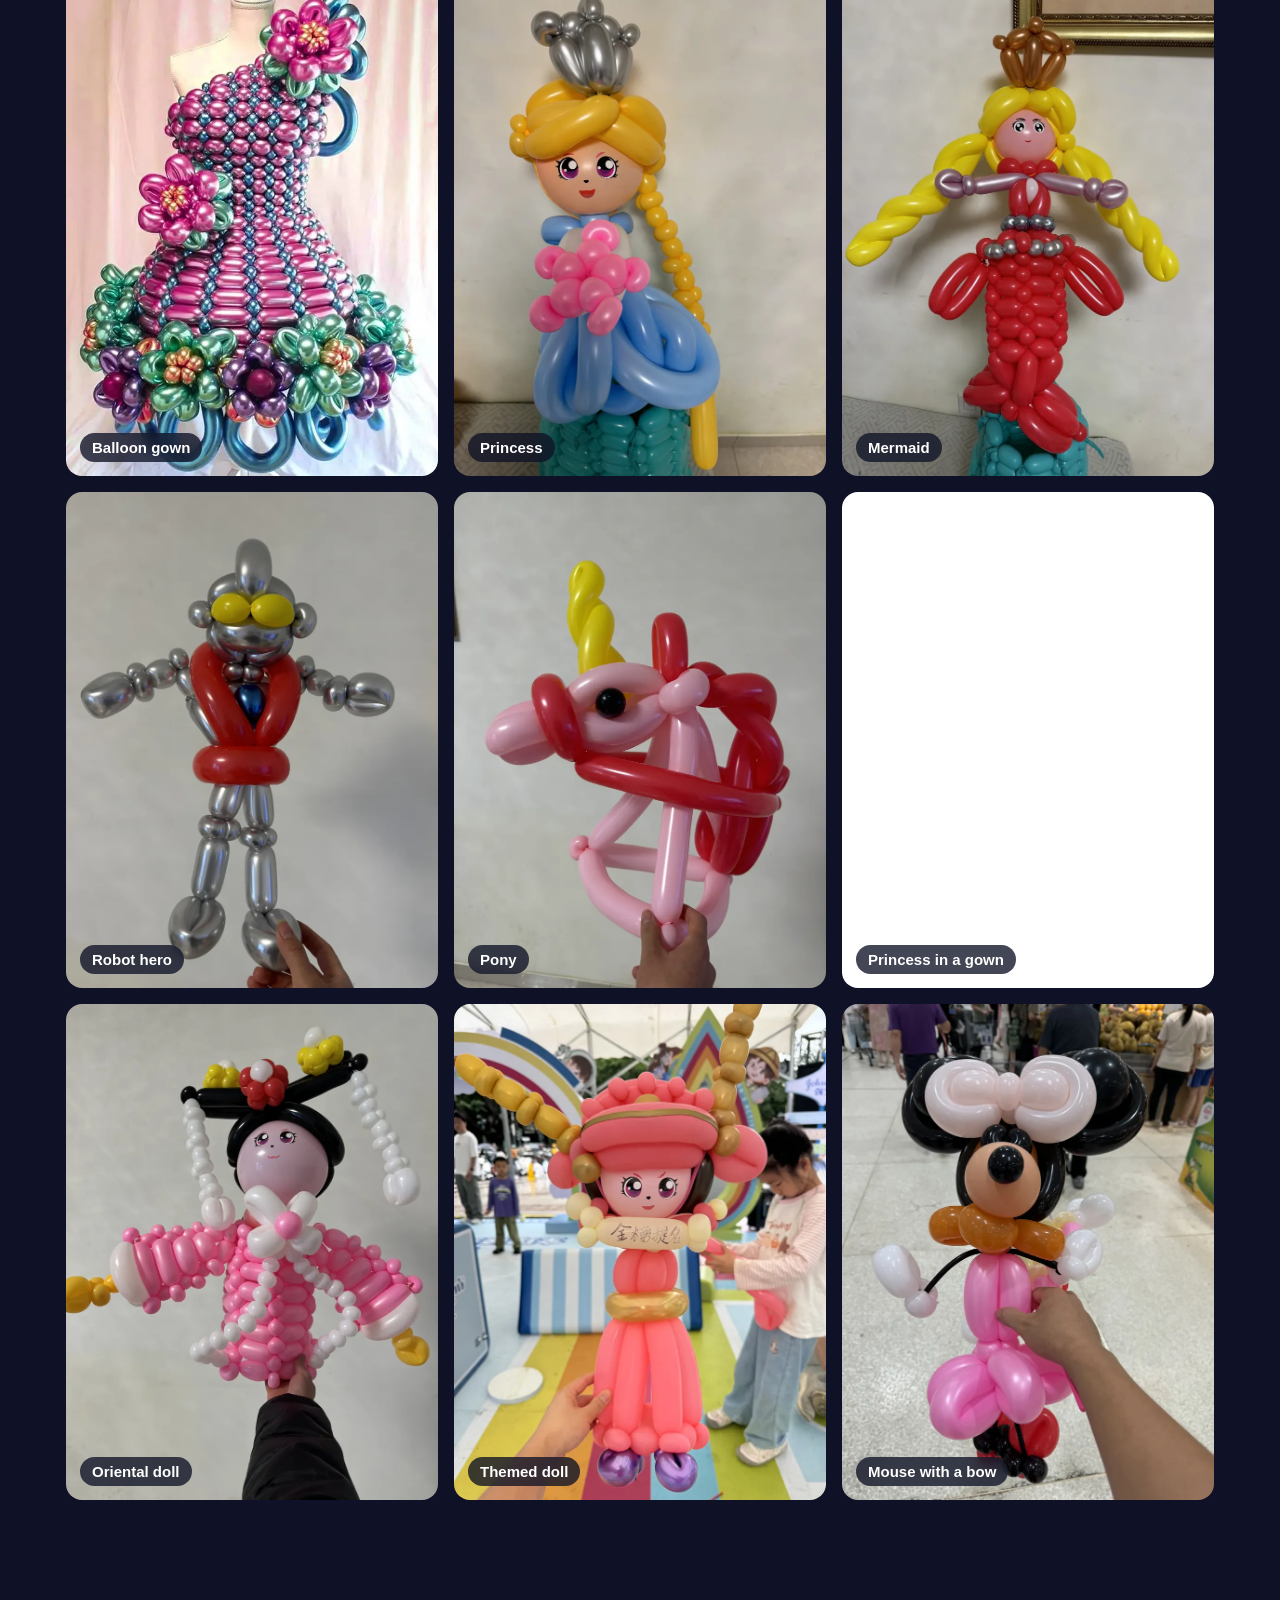
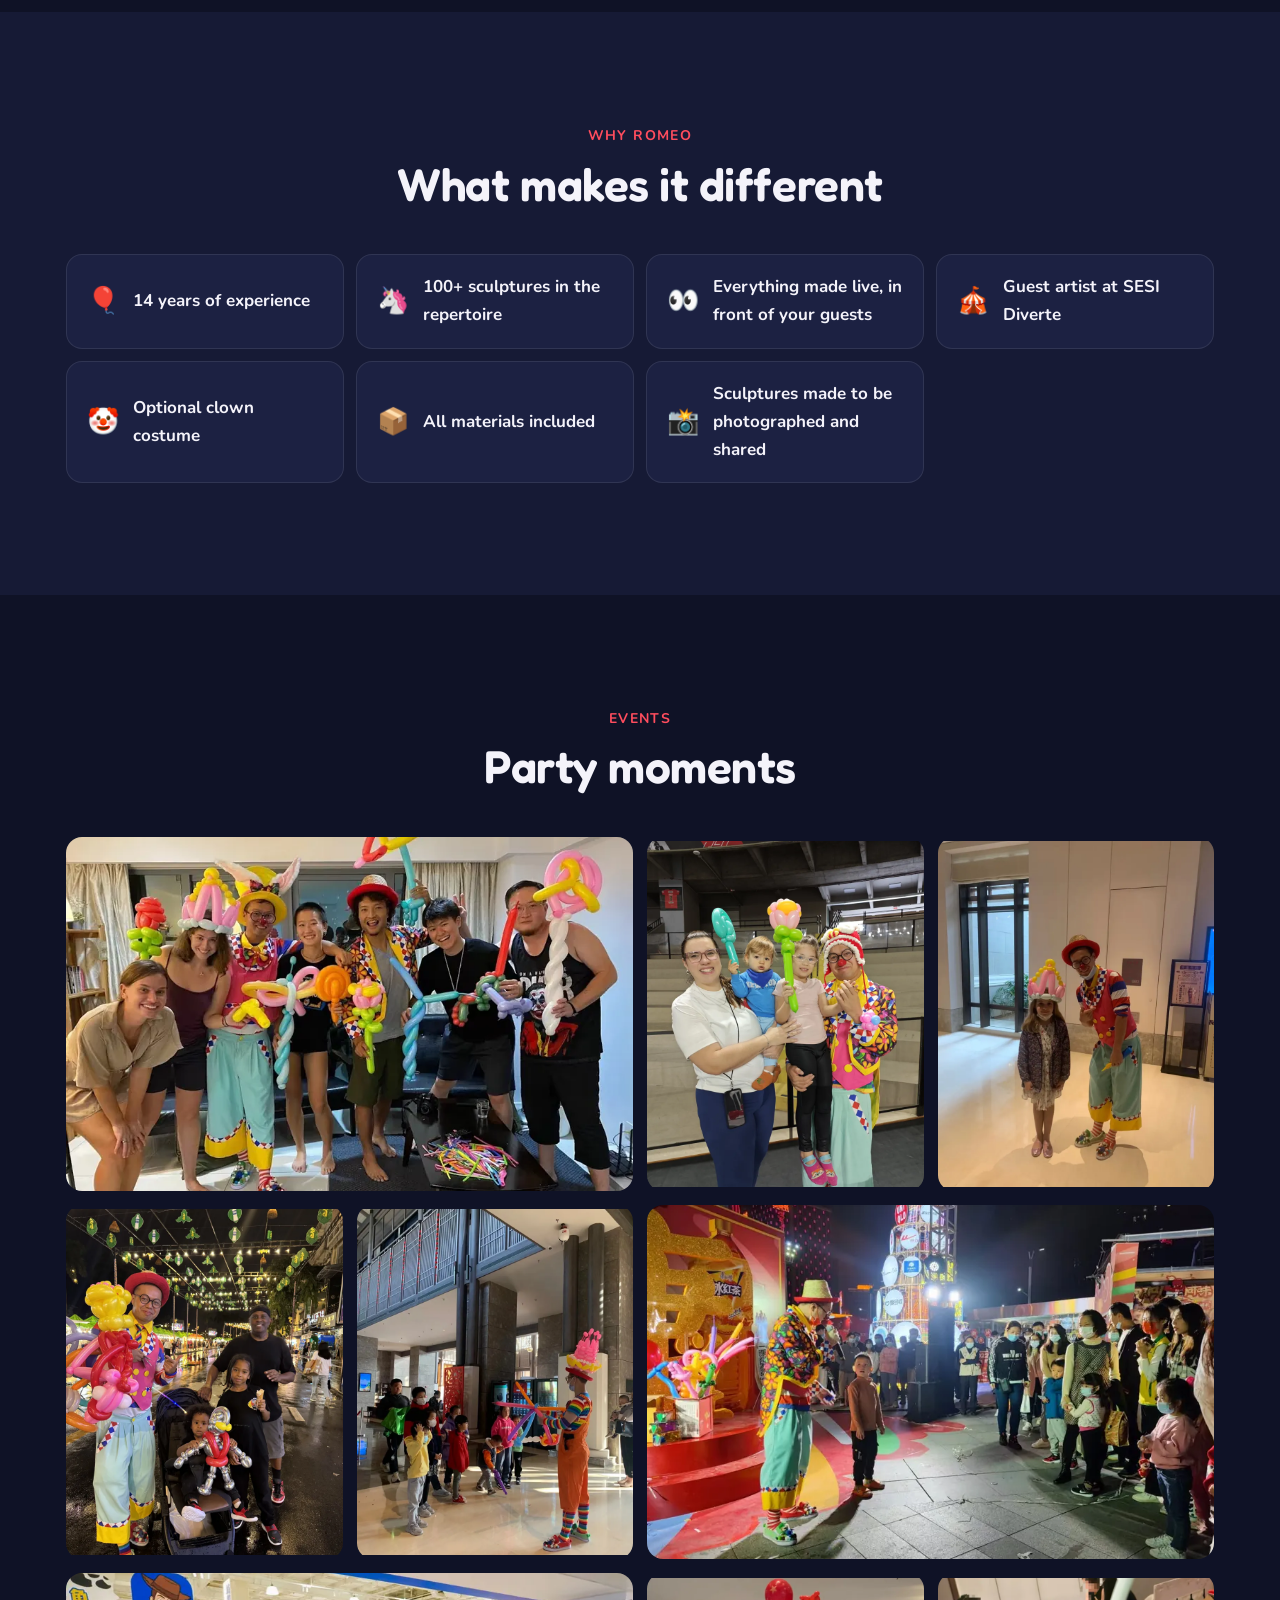
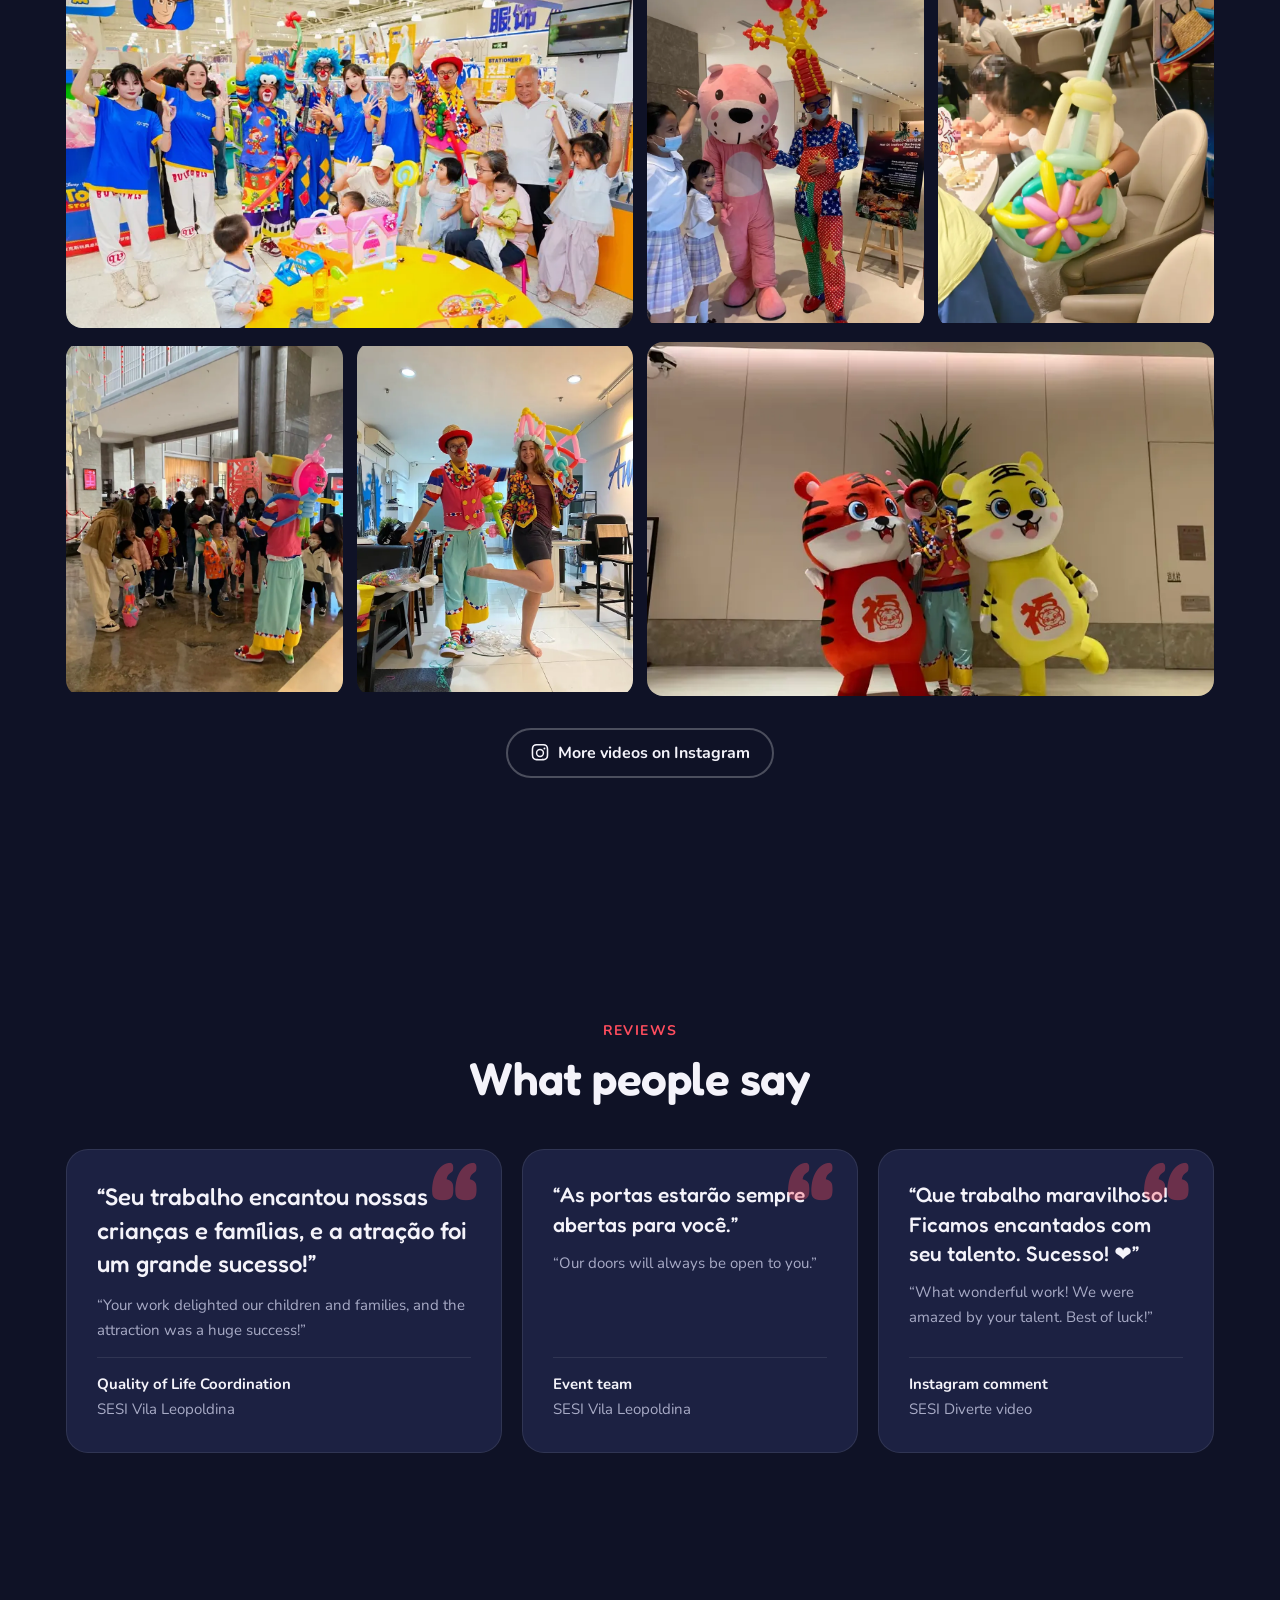
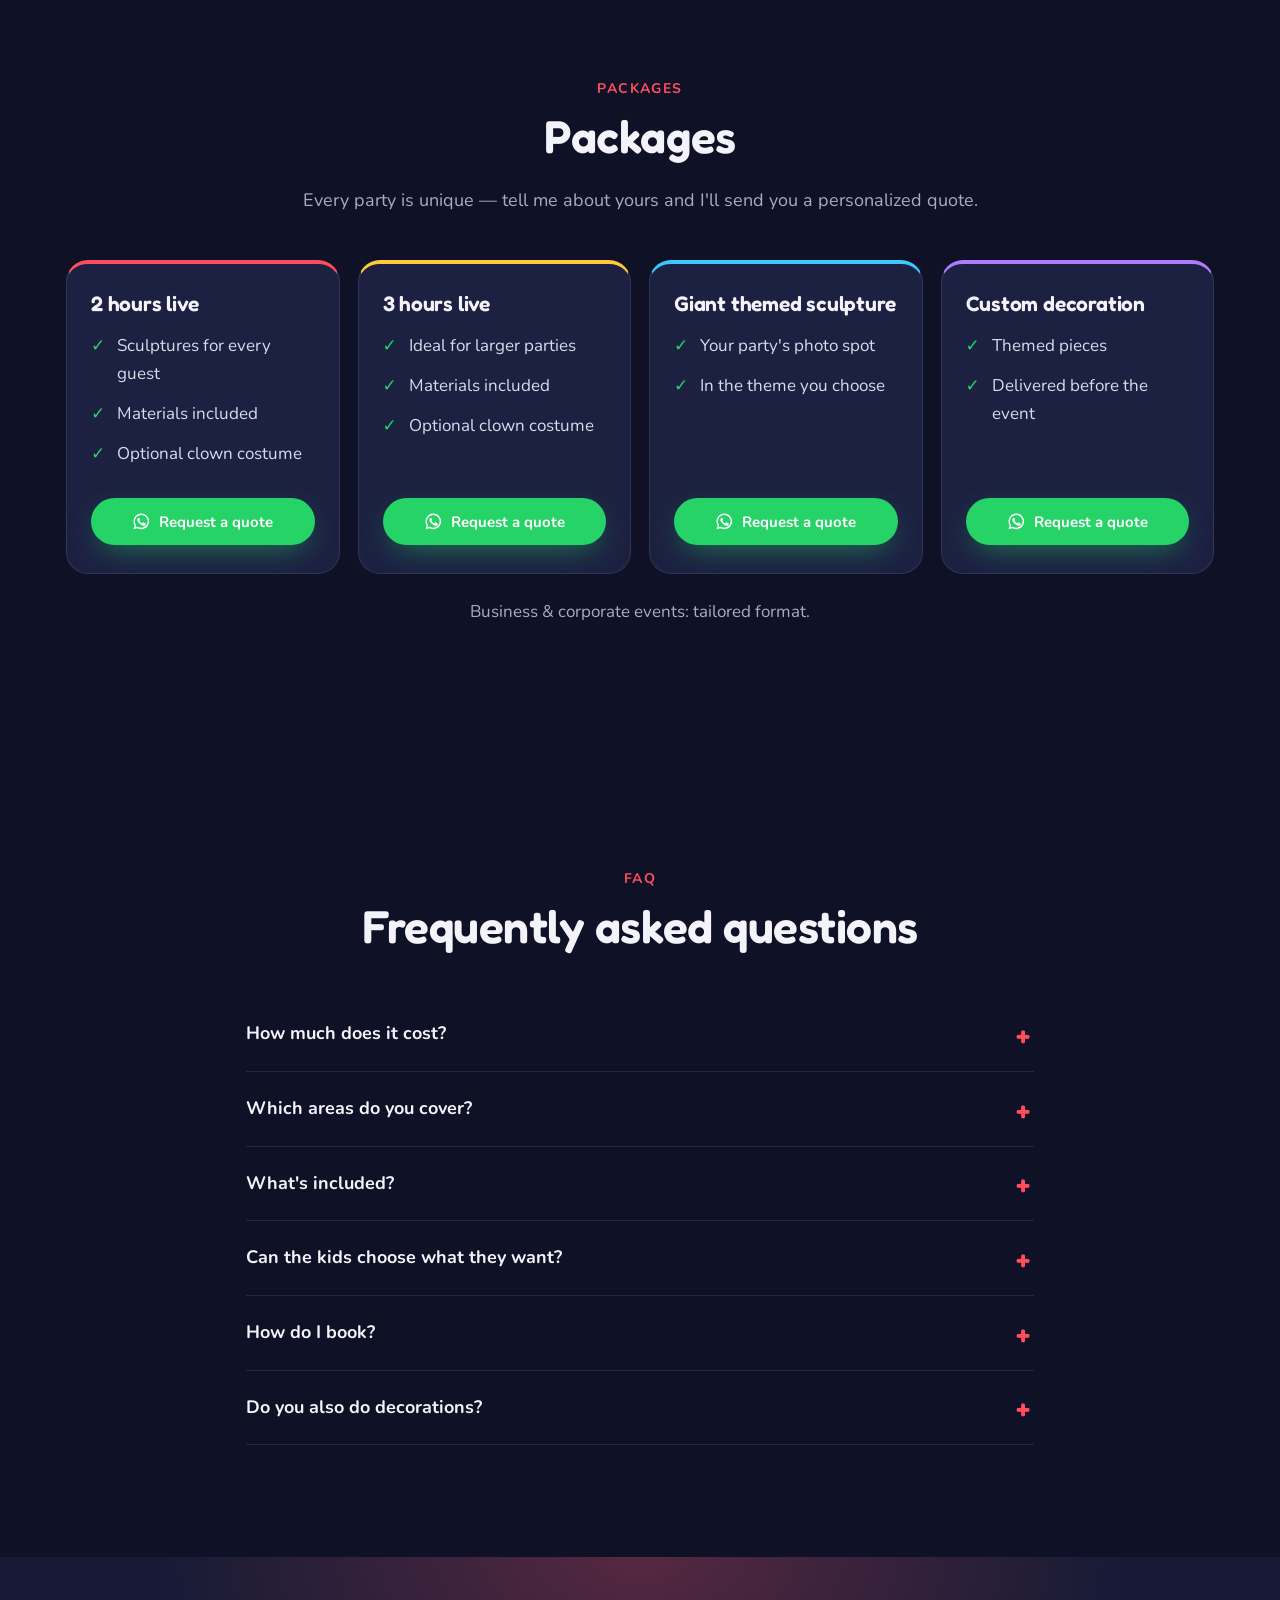
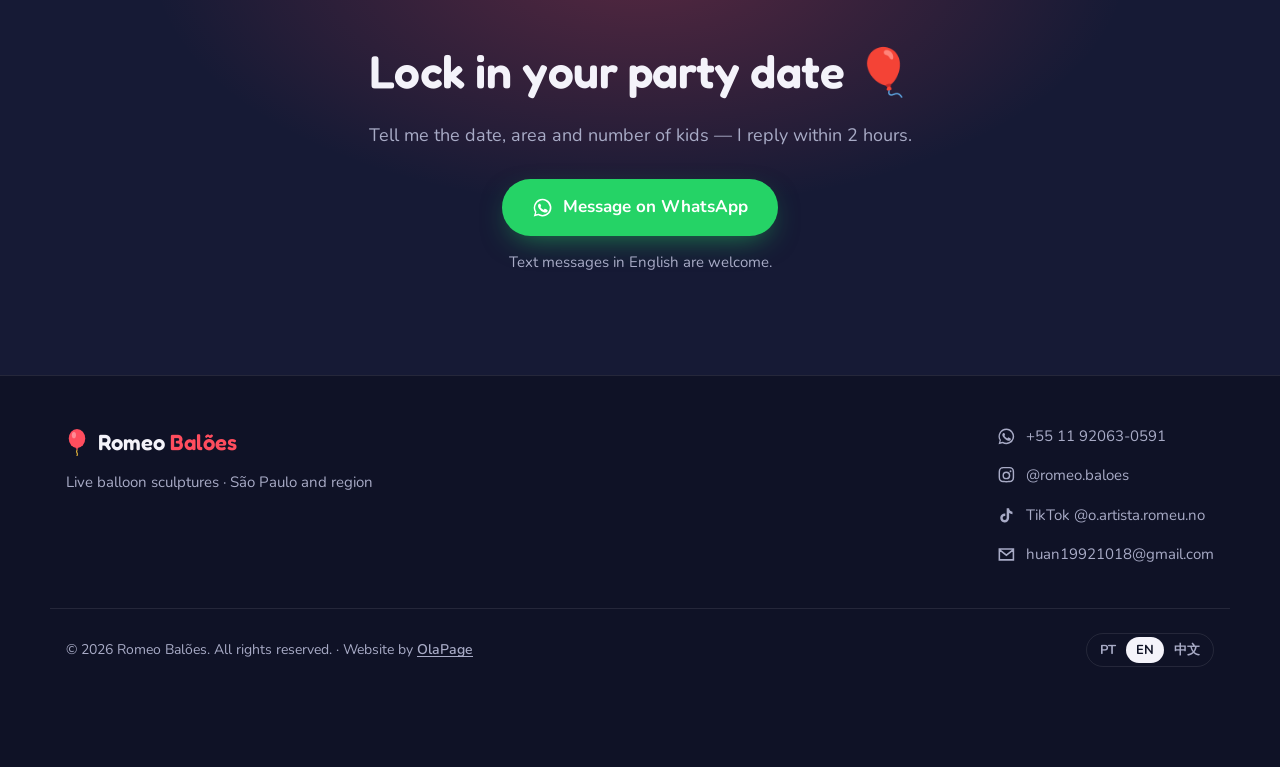
==== commit 94104e00: "页脚加 OlaPage 制作署名（三个语言页面） Co-Authored-By: Claude Opus 5.5 <noreply@anthropic.com>" ====
--- a/site/public/en/index.html
+++ b/site/public/en/index.html
@@ -203,7 +203,7 @@
     </ul>
   </div>
   <div class="wrap footer-bottom">
-    <span>© 2026 Romeo Balões. All rights reserved.</span>
+    <span>© 2026 Romeo Balões. All rights reserved. <span class="credit"><span class="sep">· </span>Website by <a href="https://olapage.com/" target="_blank" rel="noopener">OlaPage</a></span></span>
     <div class="lang-switch"><a href="../" lang="pt-BR" hreflang="pt-BR">PT</a><a href="../en/" lang="en" hreflang="en" aria-current="true">EN</a><a href="../zh/" lang="zh-Hans" hreflang="zh-Hans">中文</a></div>
   </div>
 </footer>
--- a/site/public/assets/style.css
+++ b/site/public/assets/style.css
@@ -292,6 +292,10 @@
 .contacts a, .contacts span { display: inline-flex; align-items: center; gap: 10px; text-decoration: none; color: var(--muted); word-break: break-all; }
 .contacts a:hover { color: var(--text); }
 .footer-bottom { display: flex; flex-wrap: wrap; gap: 16px; justify-content: space-between; align-items: center; margin-top: 36px; padding-top: 24px; border-top: 1px solid var(--line); color: var(--muted); font-size: 14px; }
+.credit { white-space: nowrap; }
+.credit a { color: inherit; font-weight: 600; text-decoration: underline; text-underline-offset: 2px; }
+.credit a:hover { color: var(--text); }
+@media (max-width: 640px) { .credit { display: block; margin-top: 4px; } .credit .sep { display: none; } }
 @media (min-width: 900px) { .footer-inner { grid-template-columns: 1fr auto; } }
 
 /* floating whatsapp */
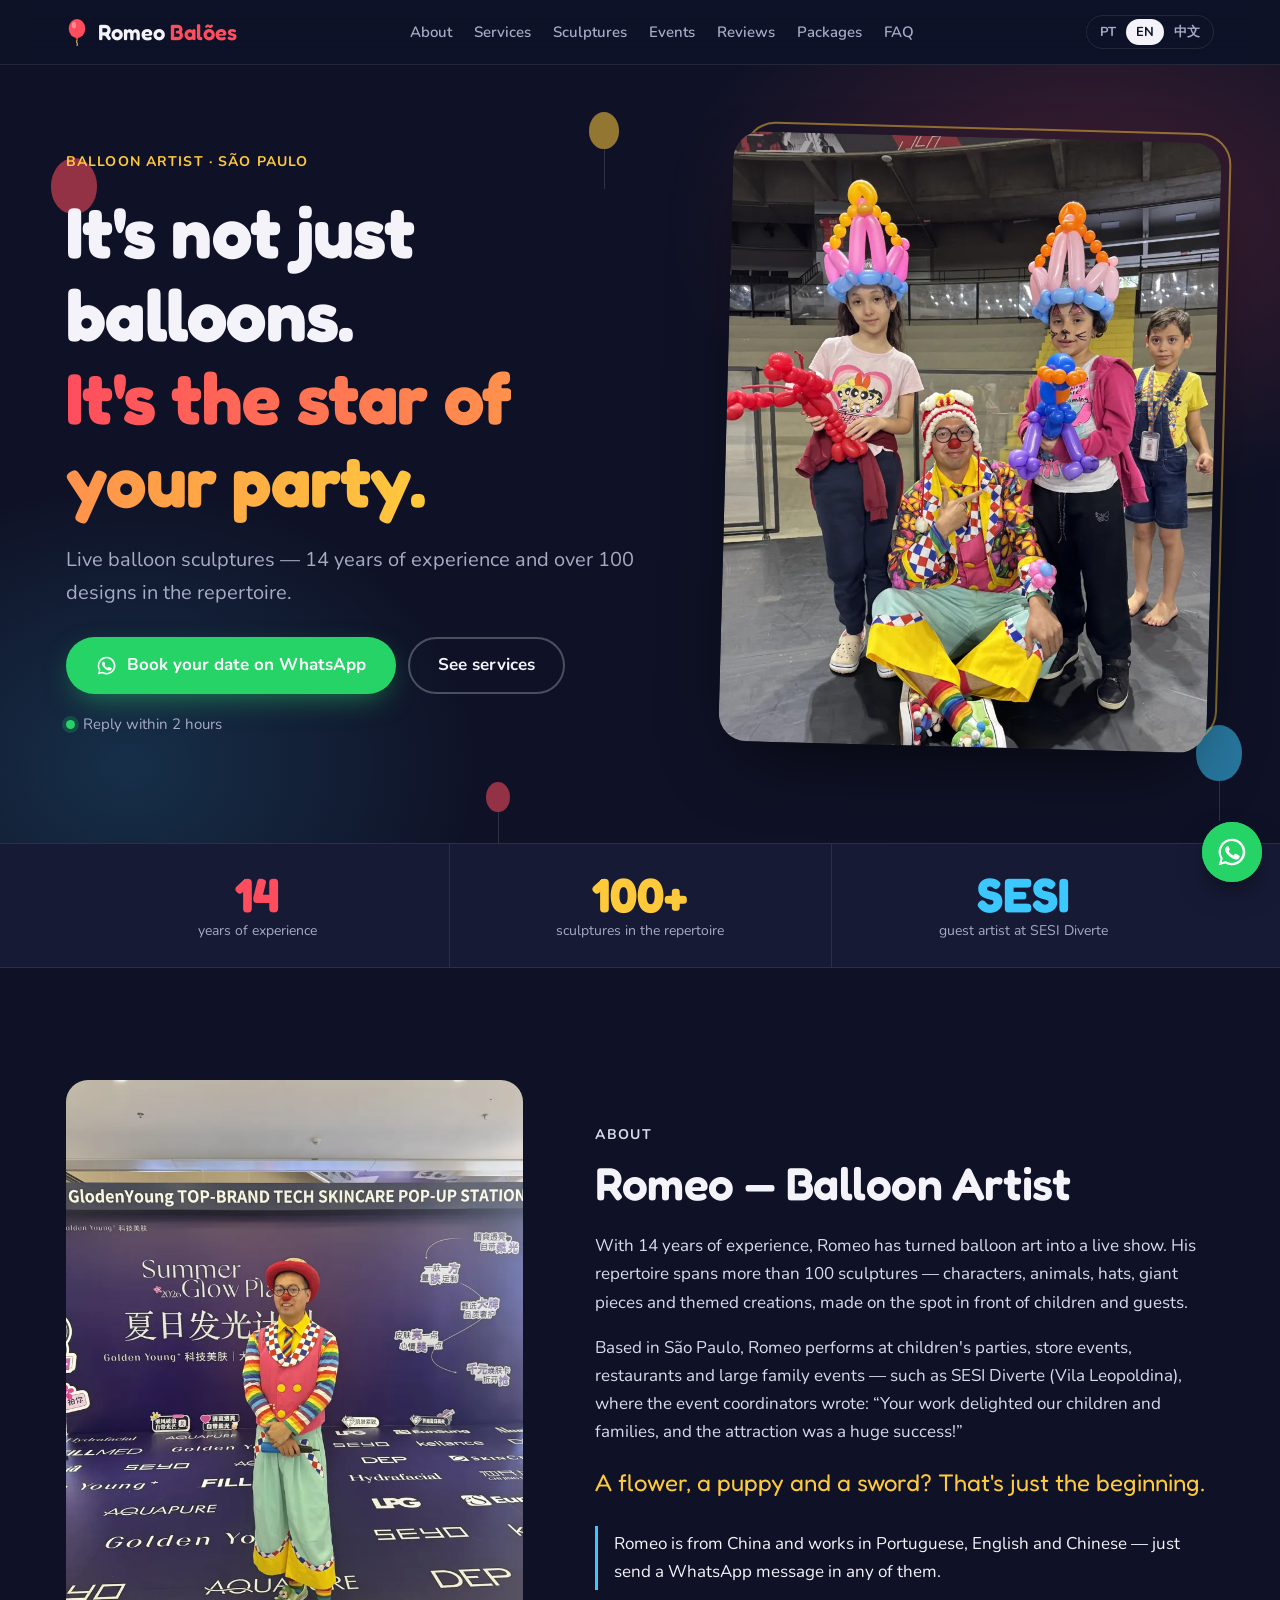
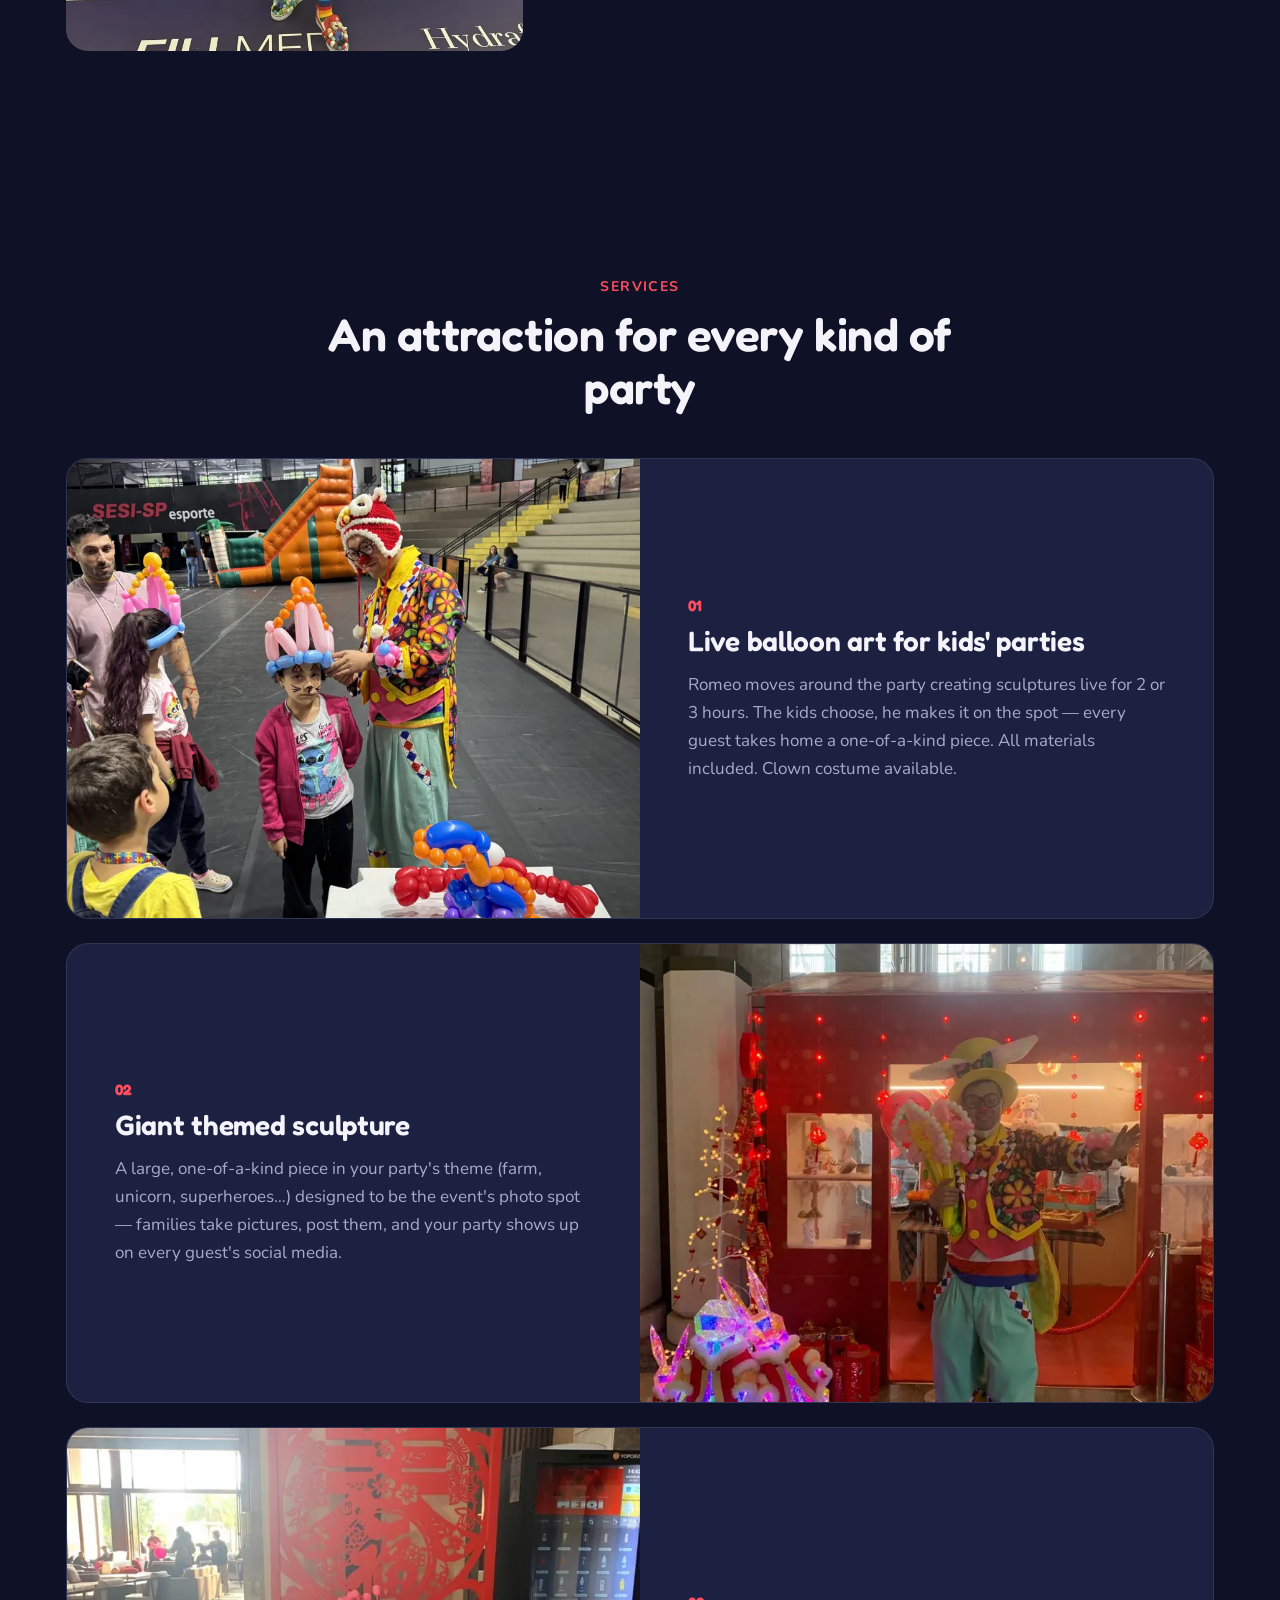
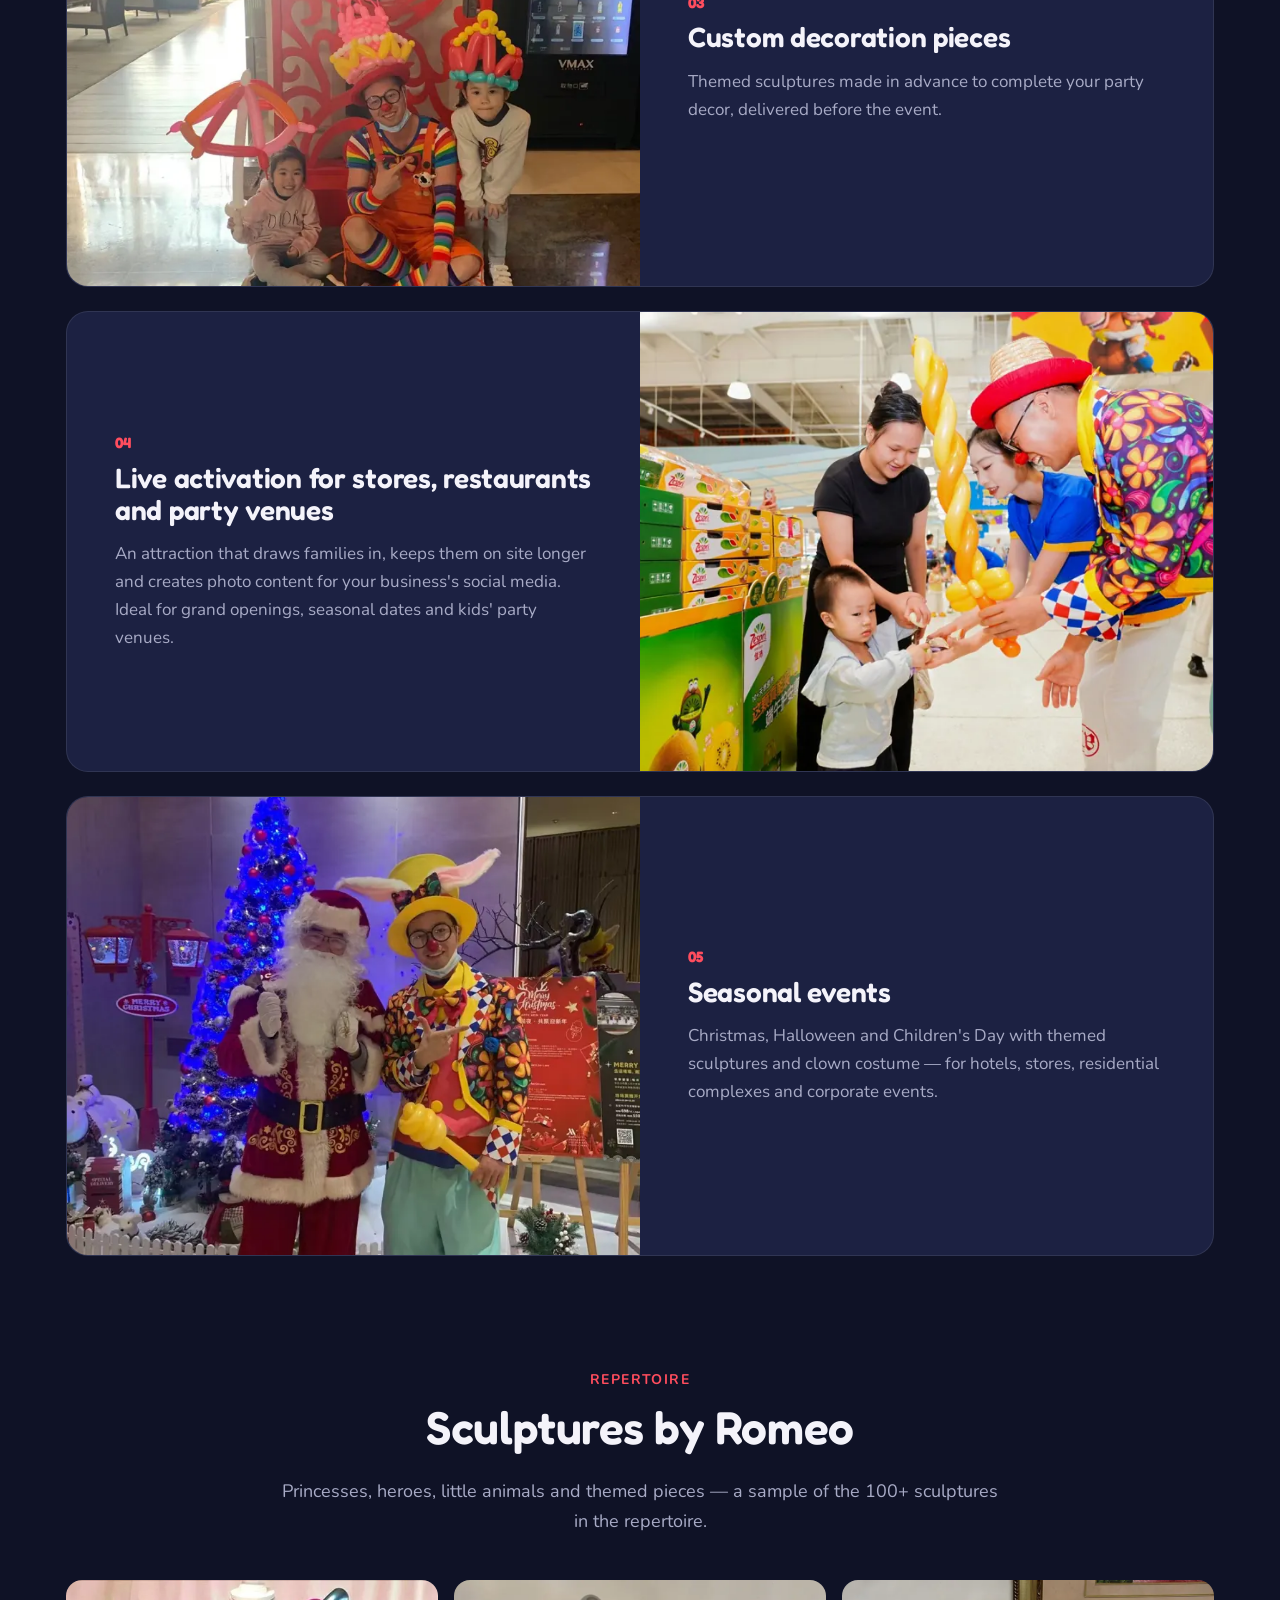
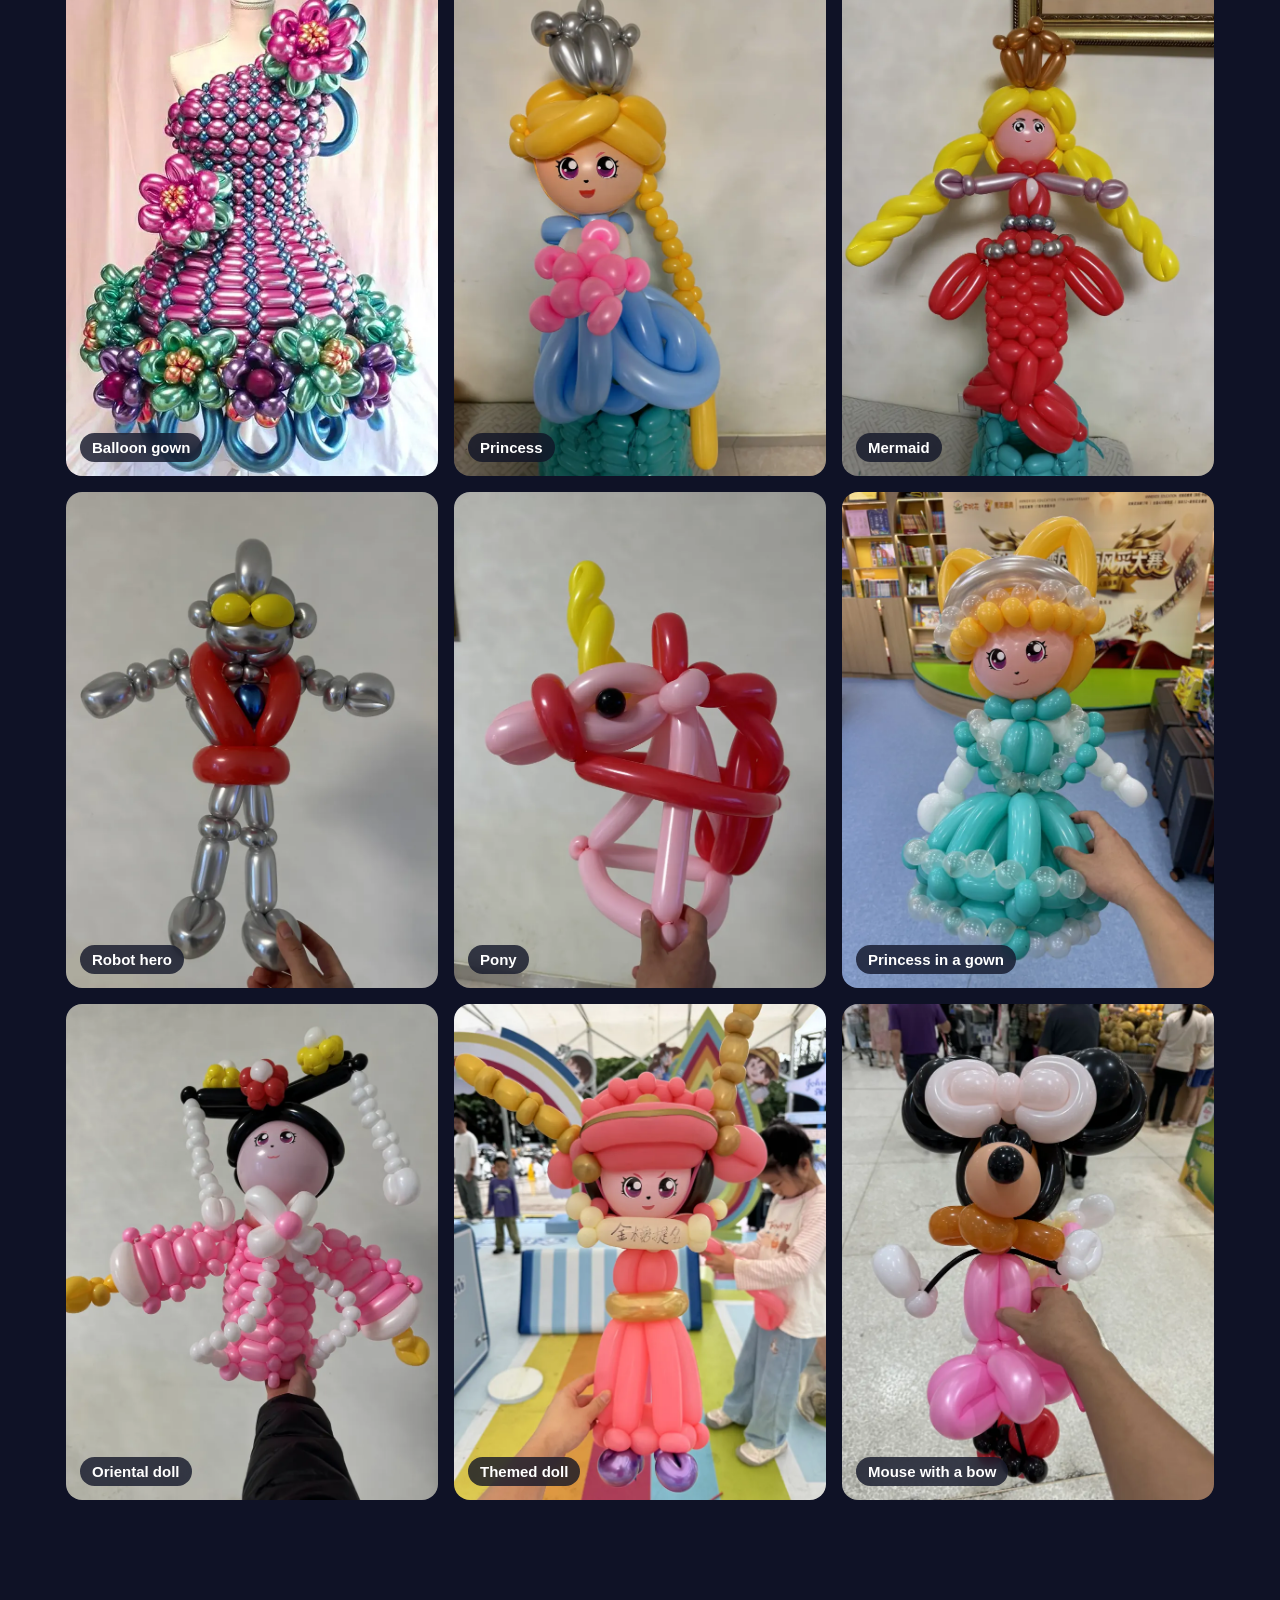
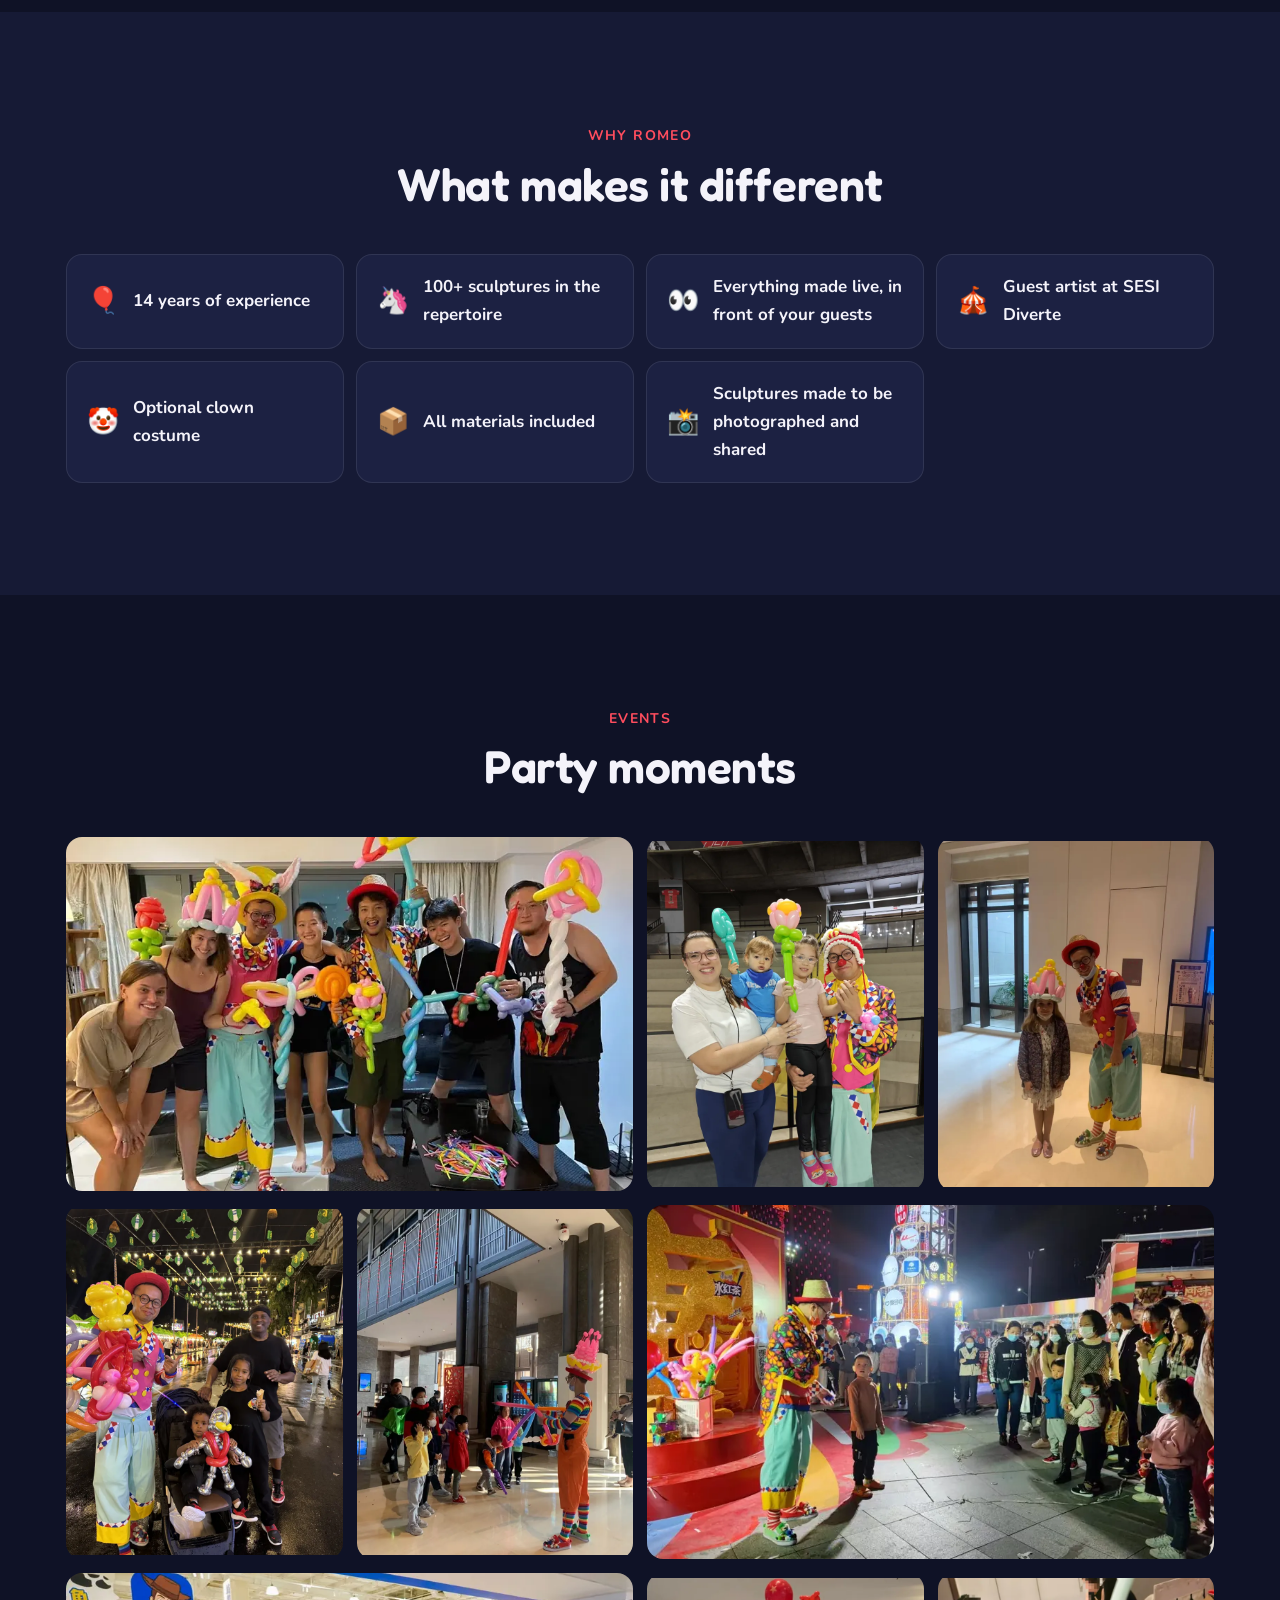
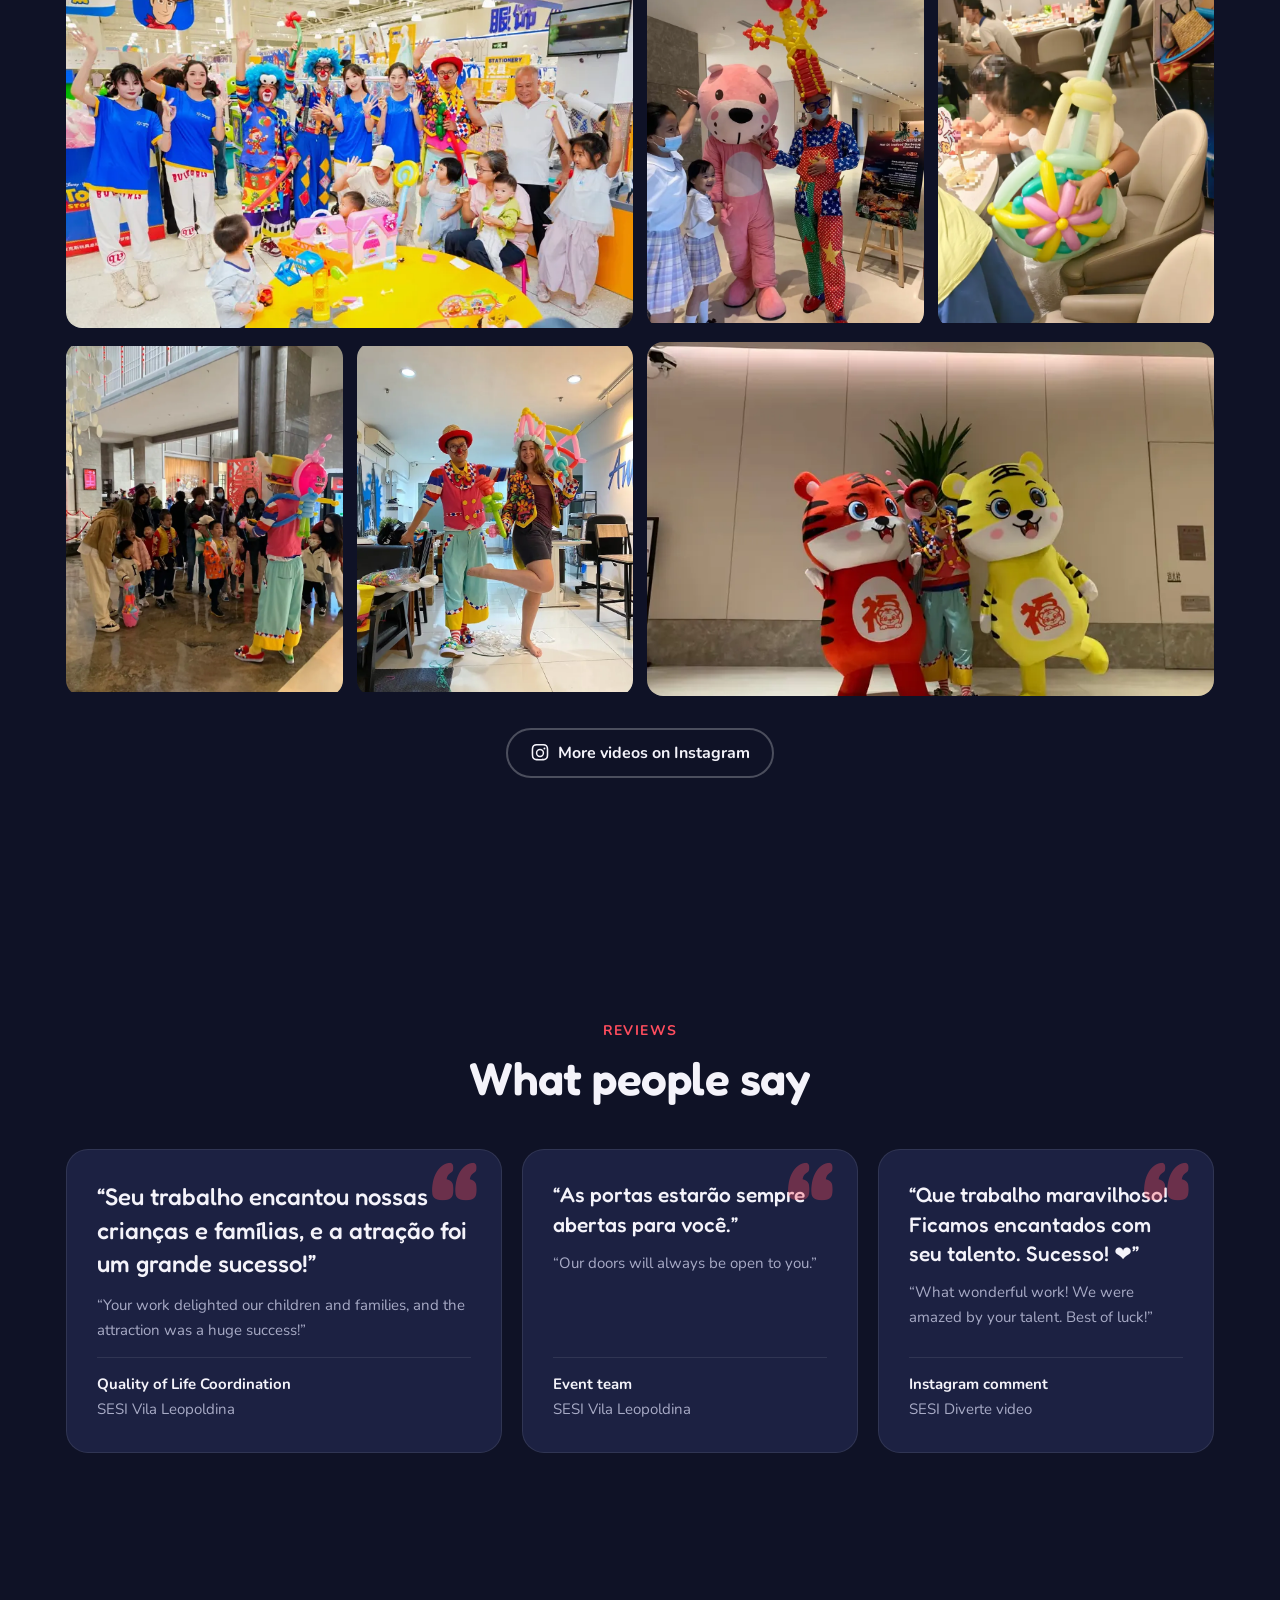
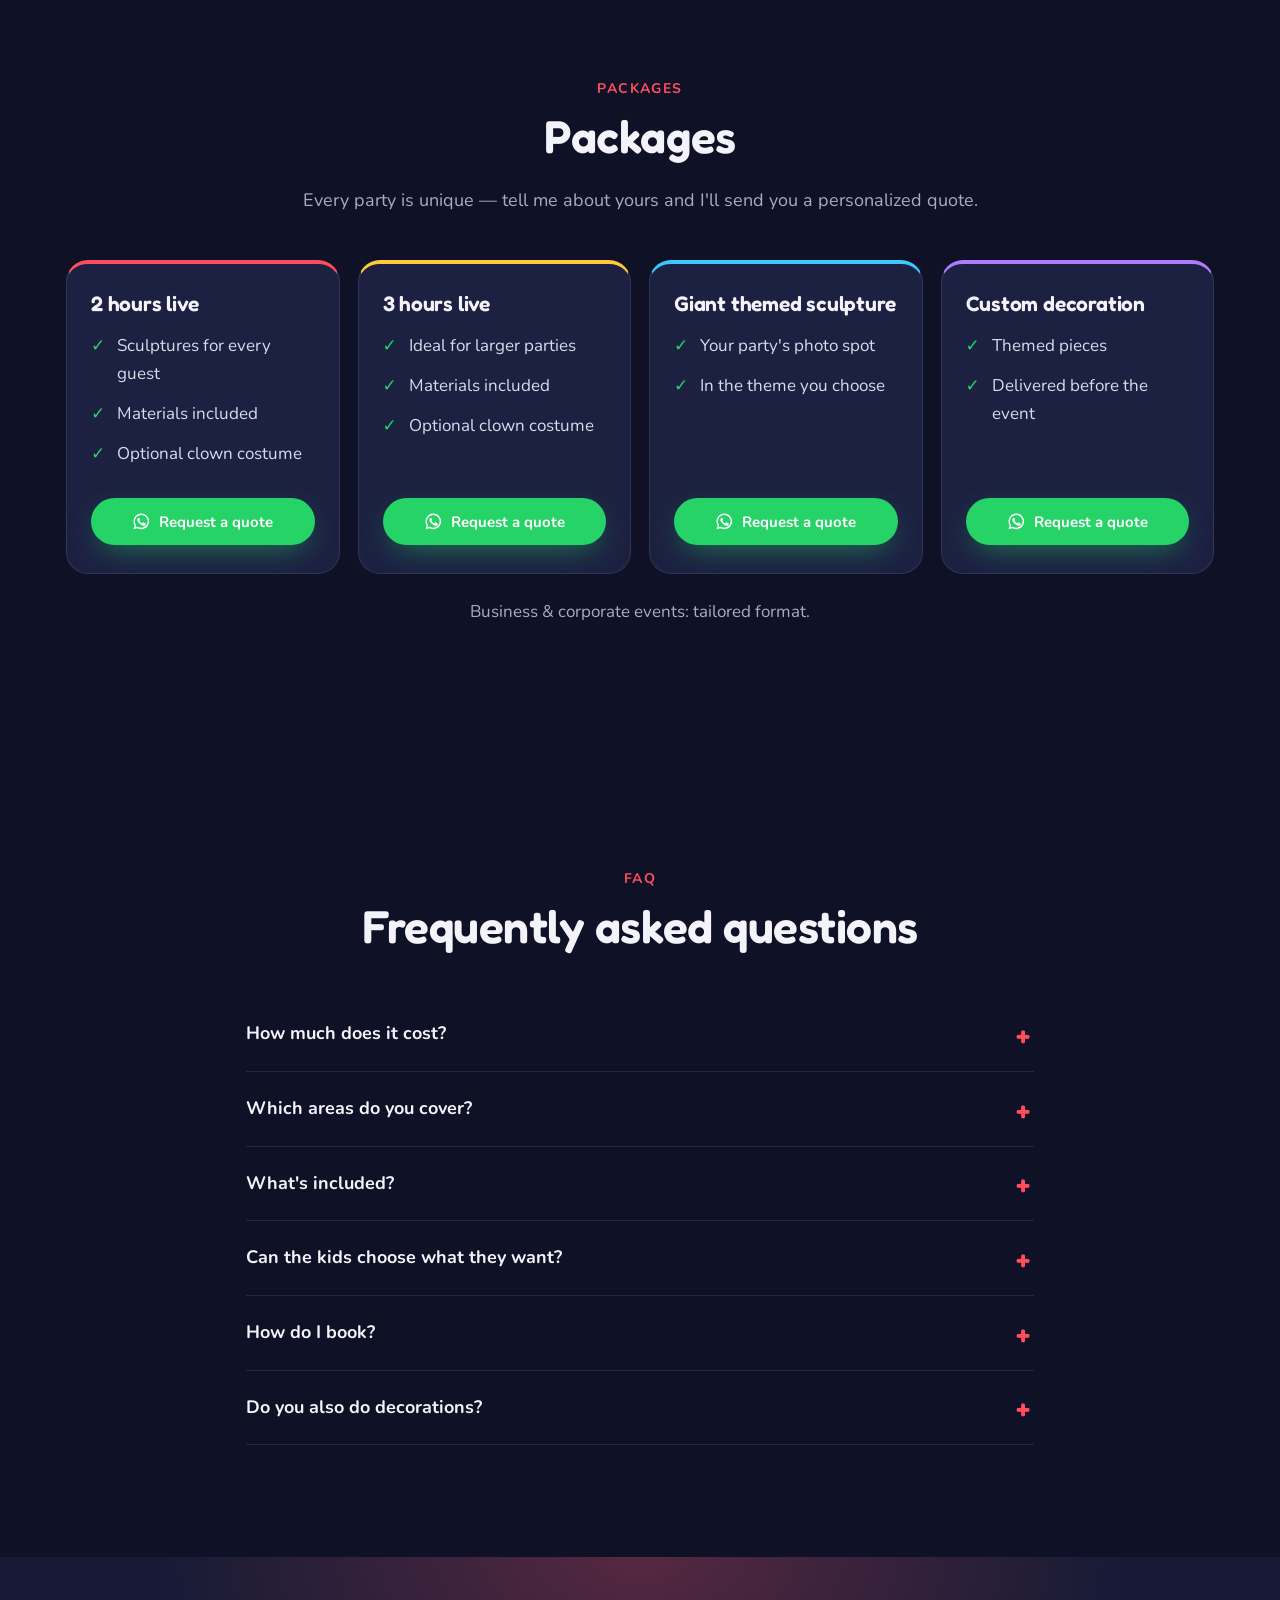
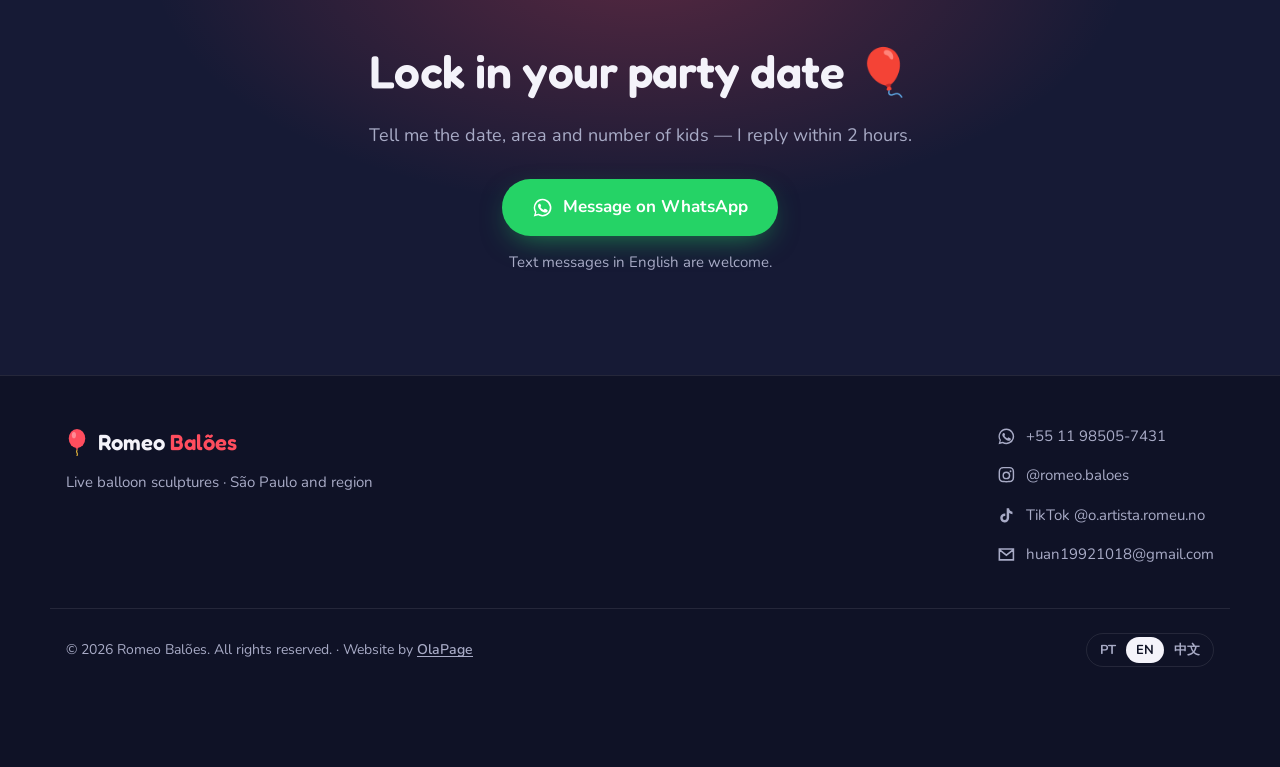
==== commit 1d5b5437: "WhatsApp 改为 +55 11 98505-7431；OlaPage 署名写进 build.py/content.py，重新构建不再丢失 Co-Authored-By: Claude Opus " ====
--- a/site/public/en/index.html
+++ b/site/public/en/index.html
@@ -26,11 +26,11 @@
 <link rel="preconnect" href="https://fonts.gstatic.com" crossorigin>
 <link rel="stylesheet" href="https://fonts.googleapis.com/css2?family=Fredoka:wght@500;600;700&family=Nunito:wght@400;600;700&display=swap">
 <link rel="preload" as="image" href="../img/hero-800.webp?v=e5b56868" imagesrcset="../img/hero-800.webp?v=e5b56868 800w, ../img/hero-1200.webp?v=afed4a90 1200w, ../img/hero-1600.webp?v=82c1dd11 1600w" imagesizes="(min-width: 900px) 45vw, 100vw">
-<link rel="stylesheet" href="../assets/style.css?v=2e09a04d">
+<link rel="stylesheet" href="../assets/style.css?v=de66d108">
 <script>document.documentElement.classList.add("js")</script>
 <script>window.va = window.va || function () { (window.vaq = window.vaq || []).push(arguments); };</script>
 <script defer src="/_vercel/insights/script.js"></script>
-<script type="application/ld+json">[{"@context": "https://schema.org", "@type": "EntertainmentBusiness", "name": "Romeo Balões", "description": "Live balloon sculptures for kids' parties and events in São Paulo. 14 years of experience, over 100 designs. Request a quote on WhatsApp.", "url": "https://romeo-baloes.vercel.app/en/", "image": "https://romeo-baloes.vercel.app/og-image.jpg", "telephone": "+55 11 92063-0591", "email": "huan19921018@gmail.com", "areaServed": {"@type": "City", "name": "São Paulo"}, "address": {"@type": "PostalAddress", "addressLocality": "São Paulo", "addressRegion": "SP", "addressCountry": "BR"}, "sameAs": ["https://www.instagram.com/romeo.baloes", "https://www.tiktok.com/@o.artista.romeu.no"], "knowsLanguage": ["pt-BR", "en", "zh"]}, {"@context": "https://schema.org", "@type": "FAQPage", "mainEntity": [{"@type": "Question", "name": "How much does it cost?", "acceptedAnswer": {"@type": "Answer", "text": "The price depends on the duration, number of guests and party location. Message me on WhatsApp with the date and area and I'll send a quote right away."}}, {"@type": "Question", "name": "Which areas do you cover?", "acceptedAnswer": {"@type": "Answer", "text": "São Paulo and the metropolitan region. Send me the party address and I'll confirm travel."}}, {"@type": "Question", "name": "What's included?", "acceptedAnswer": {"@type": "Answer", "text": "All balloons and materials, the live performance for the booked time and, if you like, the clown costume."}}, {"@type": "Question", "name": "Can the kids choose what they want?", "acceptedAnswer": {"@type": "Answer", "text": "Yes! I have over 100 sculptures in my repertoire — characters, animals, party themes. They choose and I make it on the spot."}}, {"@type": "Question", "name": "How do I book?", "acceptedAnswer": {"@type": "Answer", "text": "With a 50% deposit via Pix. The balance is paid on the day of the event. As soon as the deposit arrives, the date is yours! 🎈"}}, {"@type": "Question", "name": "Do you also do decorations?", "acceptedAnswer": {"@type": "Answer", "text": "I make custom themed sculptures for decor and a giant themed sculpture as a photo spot."}}]}]</script>
+<script type="application/ld+json">[{"@context": "https://schema.org", "@type": "EntertainmentBusiness", "name": "Romeo Balões", "description": "Live balloon sculptures for kids' parties and events in São Paulo. 14 years of experience, over 100 designs. Request a quote on WhatsApp.", "url": "https://romeo-baloes.vercel.app/en/", "image": "https://romeo-baloes.vercel.app/og-image.jpg", "telephone": "+55 11 98505-7431", "email": "huan19921018@gmail.com", "areaServed": {"@type": "City", "name": "São Paulo"}, "address": {"@type": "PostalAddress", "addressLocality": "São Paulo", "addressRegion": "SP", "addressCountry": "BR"}, "sameAs": ["https://www.instagram.com/romeo.baloes", "https://www.tiktok.com/@o.artista.romeu.no"], "knowsLanguage": ["pt-BR", "en", "zh"]}, {"@context": "https://schema.org", "@type": "FAQPage", "mainEntity": [{"@type": "Question", "name": "How much does it cost?", "acceptedAnswer": {"@type": "Answer", "text": "The price depends on the duration, number of guests and party location. Message me on WhatsApp with the date and area and I'll send a quote right away."}}, {"@type": "Question", "name": "Which areas do you cover?", "acceptedAnswer": {"@type": "Answer", "text": "São Paulo and the metropolitan region. Send me the party address and I'll confirm travel."}}, {"@type": "Question", "name": "What's included?", "acceptedAnswer": {"@type": "Answer", "text": "All balloons and materials, the live performance for the booked time and, if you like, the clown costume."}}, {"@type": "Question", "name": "Can the kids choose what they want?", "acceptedAnswer": {"@type": "Answer", "text": "Yes! I have over 100 sculptures in my repertoire — characters, animals, party themes. They choose and I make it on the spot."}}, {"@type": "Question", "name": "How do I book?", "acceptedAnswer": {"@type": "Answer", "text": "With a 50% deposit via Pix. The balance is paid on the day of the event. As soon as the deposit arrives, the date is yours! 🎈"}}, {"@type": "Question", "name": "Do you also do decorations?", "acceptedAnswer": {"@type": "Answer", "text": "I make custom themed sculptures for decor and a giant themed sculpture as a photo spot."}}]}]</script>
 </head>
 <body class="lang-en">
 <a class="skip" href="#main">Skip to content</a>
@@ -55,7 +55,7 @@
       <h1>It's not just balloons.<br><em>It's the star of your party.</em></h1>
       <p class="hero-sub">Live balloon sculptures — 14 years of experience and over 100 designs in the repertoire.</p>
       <div class="hero-cta">
-        <a class="btn btn-wa btn-lg" href="https://wa.me/5511920630591?text=Hi%20Romeo%21%20I%20saw%20your%20website%20and%20I%27d%20like%20to%20ask%20about%20an%20event.%0ADate%3A%0AArea%3A%0ANumber%20of%20kids%3A" target="_blank" rel="noopener"><svg class="ico" viewBox="0 0 24 24" aria-hidden="true"><path fill="currentColor" d="M12 2a10 10 0 0 0-8.6 15.1L2 22l5-1.3A10 10 0 1 0 12 2Zm0 18.2c-1.6 0-3.1-.4-4.4-1.2l-.3-.2-3 .8.8-2.9-.2-.3A8.2 8.2 0 1 1 12 20.2Zm4.5-6.1c-.2-.1-1.5-.7-1.7-.8s-.4-.1-.6.1-.7.8-.8 1-.3.2-.5.1a6.7 6.7 0 0 1-3.3-2.9c-.2-.4.2-.4.7-1.3.1-.2 0-.3 0-.4l-.8-1.8c-.2-.5-.4-.4-.6-.4h-.5a1 1 0 0 0-.7.3 3 3 0 0 0-.9 2.2 5.2 5.2 0 0 0 1.1 2.7 11.9 11.9 0 0 0 4.6 4c1.7.7 2.3.8 3.2.7a2.7 2.7 0 0 0 1.8-1.3 2.2 2.2 0 0 0 .2-1.3c-.1-.1-.3-.2-.5-.3Z"/></svg>Book your date on WhatsApp</a>
+        <a class="btn btn-wa btn-lg" href="https://wa.me/5511985057431?text=Hi%20Romeo%21%20I%20saw%20your%20website%20and%20I%27d%20like%20to%20ask%20about%20an%20event.%0ADate%3A%0AArea%3A%0ANumber%20of%20kids%3A" target="_blank" rel="noopener"><svg class="ico" viewBox="0 0 24 24" aria-hidden="true"><path fill="currentColor" d="M12 2a10 10 0 0 0-8.6 15.1L2 22l5-1.3A10 10 0 1 0 12 2Zm0 18.2c-1.6 0-3.1-.4-4.4-1.2l-.3-.2-3 .8.8-2.9-.2-.3A8.2 8.2 0 1 1 12 20.2Zm4.5-6.1c-.2-.1-1.5-.7-1.7-.8s-.4-.1-.6.1-.7.8-.8 1-.3.2-.5.1a6.7 6.7 0 0 1-3.3-2.9c-.2-.4.2-.4.7-1.3.1-.2 0-.3 0-.4l-.8-1.8c-.2-.5-.4-.4-.6-.4h-.5a1 1 0 0 0-.7.3 3 3 0 0 0-.9 2.2 5.2 5.2 0 0 0 1.1 2.7 11.9 11.9 0 0 0 4.6 4c1.7.7 2.3.8 3.2.7a2.7 2.7 0 0 0 1.8-1.3 2.2 2.2 0 0 0 .2-1.3c-.1-.1-.3-.2-.5-.3Z"/></svg>Book your date on WhatsApp</a>
         <a class="btn btn-ghost btn-lg" href="#services">See services</a>
       </div>
       <p class="reply-note"><span class="dot" aria-hidden="true"></span>Reply within 2 hours</p>
@@ -152,19 +152,19 @@
     <div class="pkgs"><article class="pkg reveal">
   <h3>2 hours live</h3>
   <ul><li>Sculptures for every guest</li><li>Materials included</li><li>Optional clown costume</li></ul>
-  <a class="btn btn-wa btn-block" href="https://wa.me/5511920630591?text=Hi%20Romeo%21%20I%27d%20like%20a%20quote%20for%20the%202-hour%20package.%0ADate%3A%0AArea%3A%0ANumber%20of%20kids%3A" target="_blank" rel="noopener"><svg class="ico" viewBox="0 0 24 24" aria-hidden="true"><path fill="currentColor" d="M12 2a10 10 0 0 0-8.6 15.1L2 22l5-1.3A10 10 0 1 0 12 2Zm0 18.2c-1.6 0-3.1-.4-4.4-1.2l-.3-.2-3 .8.8-2.9-.2-.3A8.2 8.2 0 1 1 12 20.2Zm4.5-6.1c-.2-.1-1.5-.7-1.7-.8s-.4-.1-.6.1-.7.8-.8 1-.3.2-.5.1a6.7 6.7 0 0 1-3.3-2.9c-.2-.4.2-.4.7-1.3.1-.2 0-.3 0-.4l-.8-1.8c-.2-.5-.4-.4-.6-.4h-.5a1 1 0 0 0-.7.3 3 3 0 0 0-.9 2.2 5.2 5.2 0 0 0 1.1 2.7 11.9 11.9 0 0 0 4.6 4c1.7.7 2.3.8 3.2.7a2.7 2.7 0 0 0 1.8-1.3 2.2 2.2 0 0 0 .2-1.3c-.1-.1-.3-.2-.5-.3Z"/></svg>Request a quote</a>
+  <a class="btn btn-wa btn-block" href="https://wa.me/5511985057431?text=Hi%20Romeo%21%20I%27d%20like%20a%20quote%20for%20the%202-hour%20package.%0ADate%3A%0AArea%3A%0ANumber%20of%20kids%3A" target="_blank" rel="noopener"><svg class="ico" viewBox="0 0 24 24" aria-hidden="true"><path fill="currentColor" d="M12 2a10 10 0 0 0-8.6 15.1L2 22l5-1.3A10 10 0 1 0 12 2Zm0 18.2c-1.6 0-3.1-.4-4.4-1.2l-.3-.2-3 .8.8-2.9-.2-.3A8.2 8.2 0 1 1 12 20.2Zm4.5-6.1c-.2-.1-1.5-.7-1.7-.8s-.4-.1-.6.1-.7.8-.8 1-.3.2-.5.1a6.7 6.7 0 0 1-3.3-2.9c-.2-.4.2-.4.7-1.3.1-.2 0-.3 0-.4l-.8-1.8c-.2-.5-.4-.4-.6-.4h-.5a1 1 0 0 0-.7.3 3 3 0 0 0-.9 2.2 5.2 5.2 0 0 0 1.1 2.7 11.9 11.9 0 0 0 4.6 4c1.7.7 2.3.8 3.2.7a2.7 2.7 0 0 0 1.8-1.3 2.2 2.2 0 0 0 .2-1.3c-.1-.1-.3-.2-.5-.3Z"/></svg>Request a quote</a>
 </article><article class="pkg reveal">
   <h3>3 hours live</h3>
   <ul><li>Ideal for larger parties</li><li>Materials included</li><li>Optional clown costume</li></ul>
-  <a class="btn btn-wa btn-block" href="https://wa.me/5511920630591?text=Hi%20Romeo%21%20I%27d%20like%20a%20quote%20for%20the%203-hour%20package.%0ADate%3A%0AArea%3A%0ANumber%20of%20kids%3A" target="_blank" rel="noopener"><svg class="ico" viewBox="0 0 24 24" aria-hidden="true"><path fill="currentColor" d="M12 2a10 10 0 0 0-8.6 15.1L2 22l5-1.3A10 10 0 1 0 12 2Zm0 18.2c-1.6 0-3.1-.4-4.4-1.2l-.3-.2-3 .8.8-2.9-.2-.3A8.2 8.2 0 1 1 12 20.2Zm4.5-6.1c-.2-.1-1.5-.7-1.7-.8s-.4-.1-.6.1-.7.8-.8 1-.3.2-.5.1a6.7 6.7 0 0 1-3.3-2.9c-.2-.4.2-.4.7-1.3.1-.2 0-.3 0-.4l-.8-1.8c-.2-.5-.4-.4-.6-.4h-.5a1 1 0 0 0-.7.3 3 3 0 0 0-.9 2.2 5.2 5.2 0 0 0 1.1 2.7 11.9 11.9 0 0 0 4.6 4c1.7.7 2.3.8 3.2.7a2.7 2.7 0 0 0 1.8-1.3 2.2 2.2 0 0 0 .2-1.3c-.1-.1-.3-.2-.5-.3Z"/></svg>Request a quote</a>
+  <a class="btn btn-wa btn-block" href="https://wa.me/5511985057431?text=Hi%20Romeo%21%20I%27d%20like%20a%20quote%20for%20the%203-hour%20package.%0ADate%3A%0AArea%3A%0ANumber%20of%20kids%3A" target="_blank" rel="noopener"><svg class="ico" viewBox="0 0 24 24" aria-hidden="true"><path fill="currentColor" d="M12 2a10 10 0 0 0-8.6 15.1L2 22l5-1.3A10 10 0 1 0 12 2Zm0 18.2c-1.6 0-3.1-.4-4.4-1.2l-.3-.2-3 .8.8-2.9-.2-.3A8.2 8.2 0 1 1 12 20.2Zm4.5-6.1c-.2-.1-1.5-.7-1.7-.8s-.4-.1-.6.1-.7.8-.8 1-.3.2-.5.1a6.7 6.7 0 0 1-3.3-2.9c-.2-.4.2-.4.7-1.3.1-.2 0-.3 0-.4l-.8-1.8c-.2-.5-.4-.4-.6-.4h-.5a1 1 0 0 0-.7.3 3 3 0 0 0-.9 2.2 5.2 5.2 0 0 0 1.1 2.7 11.9 11.9 0 0 0 4.6 4c1.7.7 2.3.8 3.2.7a2.7 2.7 0 0 0 1.8-1.3 2.2 2.2 0 0 0 .2-1.3c-.1-.1-.3-.2-.5-.3Z"/></svg>Request a quote</a>
 </article><article class="pkg reveal">
   <h3>Giant themed sculpture</h3>
   <ul><li>Your party&#x27;s photo spot</li><li>In the theme you choose</li></ul>
-  <a class="btn btn-wa btn-block" href="https://wa.me/5511920630591?text=Hi%20Romeo%21%20I%27d%20like%20a%20quote%20for%20a%20giant%20themed%20sculpture.%0ADate%3A%0AArea%3A%0ANumber%20of%20kids%3A" target="_blank" rel="noopener"><svg class="ico" viewBox="0 0 24 24" aria-hidden="true"><path fill="currentColor" d="M12 2a10 10 0 0 0-8.6 15.1L2 22l5-1.3A10 10 0 1 0 12 2Zm0 18.2c-1.6 0-3.1-.4-4.4-1.2l-.3-.2-3 .8.8-2.9-.2-.3A8.2 8.2 0 1 1 12 20.2Zm4.5-6.1c-.2-.1-1.5-.7-1.7-.8s-.4-.1-.6.1-.7.8-.8 1-.3.2-.5.1a6.7 6.7 0 0 1-3.3-2.9c-.2-.4.2-.4.7-1.3.1-.2 0-.3 0-.4l-.8-1.8c-.2-.5-.4-.4-.6-.4h-.5a1 1 0 0 0-.7.3 3 3 0 0 0-.9 2.2 5.2 5.2 0 0 0 1.1 2.7 11.9 11.9 0 0 0 4.6 4c1.7.7 2.3.8 3.2.7a2.7 2.7 0 0 0 1.8-1.3 2.2 2.2 0 0 0 .2-1.3c-.1-.1-.3-.2-.5-.3Z"/></svg>Request a quote</a>
+  <a class="btn btn-wa btn-block" href="https://wa.me/5511985057431?text=Hi%20Romeo%21%20I%27d%20like%20a%20quote%20for%20a%20giant%20themed%20sculpture.%0ADate%3A%0AArea%3A%0ANumber%20of%20kids%3A" target="_blank" rel="noopener"><svg class="ico" viewBox="0 0 24 24" aria-hidden="true"><path fill="currentColor" d="M12 2a10 10 0 0 0-8.6 15.1L2 22l5-1.3A10 10 0 1 0 12 2Zm0 18.2c-1.6 0-3.1-.4-4.4-1.2l-.3-.2-3 .8.8-2.9-.2-.3A8.2 8.2 0 1 1 12 20.2Zm4.5-6.1c-.2-.1-1.5-.7-1.7-.8s-.4-.1-.6.1-.7.8-.8 1-.3.2-.5.1a6.7 6.7 0 0 1-3.3-2.9c-.2-.4.2-.4.7-1.3.1-.2 0-.3 0-.4l-.8-1.8c-.2-.5-.4-.4-.6-.4h-.5a1 1 0 0 0-.7.3 3 3 0 0 0-.9 2.2 5.2 5.2 0 0 0 1.1 2.7 11.9 11.9 0 0 0 4.6 4c1.7.7 2.3.8 3.2.7a2.7 2.7 0 0 0 1.8-1.3 2.2 2.2 0 0 0 .2-1.3c-.1-.1-.3-.2-.5-.3Z"/></svg>Request a quote</a>
 </article><article class="pkg reveal">
   <h3>Custom decoration</h3>
   <ul><li>Themed pieces</li><li>Delivered before the event</li></ul>
-  <a class="btn btn-wa btn-block" href="https://wa.me/5511920630591?text=Hi%20Romeo%21%20I%27d%20like%20a%20quote%20for%20custom%20decoration.%0ADate%3A%0AArea%3A%0ANumber%20of%20kids%3A" target="_blank" rel="noopener"><svg class="ico" viewBox="0 0 24 24" aria-hidden="true"><path fill="currentColor" d="M12 2a10 10 0 0 0-8.6 15.1L2 22l5-1.3A10 10 0 1 0 12 2Zm0 18.2c-1.6 0-3.1-.4-4.4-1.2l-.3-.2-3 .8.8-2.9-.2-.3A8.2 8.2 0 1 1 12 20.2Zm4.5-6.1c-.2-.1-1.5-.7-1.7-.8s-.4-.1-.6.1-.7.8-.8 1-.3.2-.5.1a6.7 6.7 0 0 1-3.3-2.9c-.2-.4.2-.4.7-1.3.1-.2 0-.3 0-.4l-.8-1.8c-.2-.5-.4-.4-.6-.4h-.5a1 1 0 0 0-.7.3 3 3 0 0 0-.9 2.2 5.2 5.2 0 0 0 1.1 2.7 11.9 11.9 0 0 0 4.6 4c1.7.7 2.3.8 3.2.7a2.7 2.7 0 0 0 1.8-1.3 2.2 2.2 0 0 0 .2-1.3c-.1-.1-.3-.2-.5-.3Z"/></svg>Request a quote</a>
+  <a class="btn btn-wa btn-block" href="https://wa.me/5511985057431?text=Hi%20Romeo%21%20I%27d%20like%20a%20quote%20for%20custom%20decoration.%0ADate%3A%0AArea%3A%0ANumber%20of%20kids%3A" target="_blank" rel="noopener"><svg class="ico" viewBox="0 0 24 24" aria-hidden="true"><path fill="currentColor" d="M12 2a10 10 0 0 0-8.6 15.1L2 22l5-1.3A10 10 0 1 0 12 2Zm0 18.2c-1.6 0-3.1-.4-4.4-1.2l-.3-.2-3 .8.8-2.9-.2-.3A8.2 8.2 0 1 1 12 20.2Zm4.5-6.1c-.2-.1-1.5-.7-1.7-.8s-.4-.1-.6.1-.7.8-.8 1-.3.2-.5.1a6.7 6.7 0 0 1-3.3-2.9c-.2-.4.2-.4.7-1.3.1-.2 0-.3 0-.4l-.8-1.8c-.2-.5-.4-.4-.6-.4h-.5a1 1 0 0 0-.7.3 3 3 0 0 0-.9 2.2 5.2 5.2 0 0 0 1.1 2.7 11.9 11.9 0 0 0 4.6 4c1.7.7 2.3.8 3.2.7a2.7 2.7 0 0 0 1.8-1.3 2.2 2.2 0 0 0 .2-1.3c-.1-.1-.3-.2-.5-.3Z"/></svg>Request a quote</a>
 </article></div>
     <p class="center muted">Business &amp; corporate events: tailored format.</p>
   </div>
@@ -181,7 +181,7 @@
   <div class="wrap final-inner reveal">
     <h2>Lock in your party date 🎈</h2>
     <p>Tell me the date, area and number of kids — I reply within 2 hours.</p>
-    <a class="btn btn-wa btn-lg" href="https://wa.me/5511920630591?text=Hi%20Romeo%21%20I%20saw%20your%20website%20and%20I%27d%20like%20to%20ask%20about%20an%20event.%0ADate%3A%0AArea%3A%0ANumber%20of%20kids%3A" target="_blank" rel="noopener"><svg class="ico" viewBox="0 0 24 24" aria-hidden="true"><path fill="currentColor" d="M12 2a10 10 0 0 0-8.6 15.1L2 22l5-1.3A10 10 0 1 0 12 2Zm0 18.2c-1.6 0-3.1-.4-4.4-1.2l-.3-.2-3 .8.8-2.9-.2-.3A8.2 8.2 0 1 1 12 20.2Zm4.5-6.1c-.2-.1-1.5-.7-1.7-.8s-.4-.1-.6.1-.7.8-.8 1-.3.2-.5.1a6.7 6.7 0 0 1-3.3-2.9c-.2-.4.2-.4.7-1.3.1-.2 0-.3 0-.4l-.8-1.8c-.2-.5-.4-.4-.6-.4h-.5a1 1 0 0 0-.7.3 3 3 0 0 0-.9 2.2 5.2 5.2 0 0 0 1.1 2.7 11.9 11.9 0 0 0 4.6 4c1.7.7 2.3.8 3.2.7a2.7 2.7 0 0 0 1.8-1.3 2.2 2.2 0 0 0 .2-1.3c-.1-.1-.3-.2-.5-.3Z"/></svg>Message on WhatsApp</a>
+    <a class="btn btn-wa btn-lg" href="https://wa.me/5511985057431?text=Hi%20Romeo%21%20I%20saw%20your%20website%20and%20I%27d%20like%20to%20ask%20about%20an%20event.%0ADate%3A%0AArea%3A%0ANumber%20of%20kids%3A" target="_blank" rel="noopener"><svg class="ico" viewBox="0 0 24 24" aria-hidden="true"><path fill="currentColor" d="M12 2a10 10 0 0 0-8.6 15.1L2 22l5-1.3A10 10 0 1 0 12 2Zm0 18.2c-1.6 0-3.1-.4-4.4-1.2l-.3-.2-3 .8.8-2.9-.2-.3A8.2 8.2 0 1 1 12 20.2Zm4.5-6.1c-.2-.1-1.5-.7-1.7-.8s-.4-.1-.6.1-.7.8-.8 1-.3.2-.5.1a6.7 6.7 0 0 1-3.3-2.9c-.2-.4.2-.4.7-1.3.1-.2 0-.3 0-.4l-.8-1.8c-.2-.5-.4-.4-.6-.4h-.5a1 1 0 0 0-.7.3 3 3 0 0 0-.9 2.2 5.2 5.2 0 0 0 1.1 2.7 11.9 11.9 0 0 0 4.6 4c1.7.7 2.3.8 3.2.7a2.7 2.7 0 0 0 1.8-1.3 2.2 2.2 0 0 0 .2-1.3c-.1-.1-.3-.2-.5-.3Z"/></svg>Message on WhatsApp</a>
     <p class="final-hint">Text messages in English are welcome.</p>
     
   </div>
@@ -195,7 +195,7 @@
       <p class="muted">Live balloon sculptures · São Paulo and region</p>
     </div>
     <ul class="contacts">
-      <li><a href="https://wa.me/5511920630591?text=Hi%20Romeo%21%20I%20saw%20your%20website%20and%20I%27d%20like%20to%20ask%20about%20an%20event.%0ADate%3A%0AArea%3A%0ANumber%20of%20kids%3A" target="_blank" rel="noopener"><svg class="ico" viewBox="0 0 24 24" aria-hidden="true"><path fill="currentColor" d="M12 2a10 10 0 0 0-8.6 15.1L2 22l5-1.3A10 10 0 1 0 12 2Zm0 18.2c-1.6 0-3.1-.4-4.4-1.2l-.3-.2-3 .8.8-2.9-.2-.3A8.2 8.2 0 1 1 12 20.2Zm4.5-6.1c-.2-.1-1.5-.7-1.7-.8s-.4-.1-.6.1-.7.8-.8 1-.3.2-.5.1a6.7 6.7 0 0 1-3.3-2.9c-.2-.4.2-.4.7-1.3.1-.2 0-.3 0-.4l-.8-1.8c-.2-.5-.4-.4-.6-.4h-.5a1 1 0 0 0-.7.3 3 3 0 0 0-.9 2.2 5.2 5.2 0 0 0 1.1 2.7 11.9 11.9 0 0 0 4.6 4c1.7.7 2.3.8 3.2.7a2.7 2.7 0 0 0 1.8-1.3 2.2 2.2 0 0 0 .2-1.3c-.1-.1-.3-.2-.5-.3Z"/></svg>+55 11 92063-0591</a></li>
+      <li><a href="https://wa.me/5511985057431?text=Hi%20Romeo%21%20I%20saw%20your%20website%20and%20I%27d%20like%20to%20ask%20about%20an%20event.%0ADate%3A%0AArea%3A%0ANumber%20of%20kids%3A" target="_blank" rel="noopener"><svg class="ico" viewBox="0 0 24 24" aria-hidden="true"><path fill="currentColor" d="M12 2a10 10 0 0 0-8.6 15.1L2 22l5-1.3A10 10 0 1 0 12 2Zm0 18.2c-1.6 0-3.1-.4-4.4-1.2l-.3-.2-3 .8.8-2.9-.2-.3A8.2 8.2 0 1 1 12 20.2Zm4.5-6.1c-.2-.1-1.5-.7-1.7-.8s-.4-.1-.6.1-.7.8-.8 1-.3.2-.5.1a6.7 6.7 0 0 1-3.3-2.9c-.2-.4.2-.4.7-1.3.1-.2 0-.3 0-.4l-.8-1.8c-.2-.5-.4-.4-.6-.4h-.5a1 1 0 0 0-.7.3 3 3 0 0 0-.9 2.2 5.2 5.2 0 0 0 1.1 2.7 11.9 11.9 0 0 0 4.6 4c1.7.7 2.3.8 3.2.7a2.7 2.7 0 0 0 1.8-1.3 2.2 2.2 0 0 0 .2-1.3c-.1-.1-.3-.2-.5-.3Z"/></svg>+55 11 98505-7431</a></li>
       <li><a href="https://www.instagram.com/romeo.baloes" target="_blank" rel="noopener"><svg class="ico" viewBox="0 0 24 24" aria-hidden="true"><path fill="currentColor" d="M12 7a5 5 0 1 0 0 10 5 5 0 0 0 0-10Zm0 8.2a3.2 3.2 0 1 1 0-6.4 3.2 3.2 0 0 1 0 6.4ZM17.3 5.5a1.2 1.2 0 1 0 0 2.4 1.2 1.2 0 0 0 0-2.4ZM21.9 7.1a6 6 0 0 0-1.6-4.3A6 6 0 0 0 16 1.2C14.3 1.1 9.7 1.1 8 1.2a6 6 0 0 0-4.3 1.6A6 6 0 0 0 2.1 7c-.1 1.7-.1 6.3 0 8a6 6 0 0 0 1.6 4.3A6 6 0 0 0 8 20.9c1.7.1 6.3.1 8 0a6 6 0 0 0 4.3-1.6 6 6 0 0 0 1.6-4.3c.1-1.7.1-6.3 0-8Zm-2.2 9.8a3.3 3.3 0 0 1-1.8 1.8c-1.3.5-4.3.4-5.9.4s-4.6.1-5.9-.4a3.3 3.3 0 0 1-1.8-1.8c-.5-1.3-.4-4.3-.4-5.9s-.1-4.6.4-5.9a3.3 3.3 0 0 1 1.8-1.8c1.3-.5 4.3-.4 5.9-.4s4.6-.1 5.9.4a3.3 3.3 0 0 1 1.8 1.8c.5 1.3.4 4.3.4 5.9s.1 4.6-.4 5.9Z"/></svg>@romeo.baloes</a></li>
       <li><a href="https://www.tiktok.com/@o.artista.romeu.no" target="_blank" rel="noopener"><svg class="ico" viewBox="0 0 24 24" aria-hidden="true"><path fill="currentColor" d="M16.6 5.8A4.3 4.3 0 0 1 15.5 3h-3.1v12.4a2.6 2.6 0 1 1-2.6-2.6c.3 0 .5 0 .8.1V9.7a5.7 5.7 0 1 0 4.9 5.7V9a7.4 7.4 0 0 0 4.3 1.4V7.3a4.3 4.3 0 0 1-3.2-1.5Z"/></svg>TikTok @o.artista.romeu.no</a></li>
       <li><a href="mailto:huan19921018@gmail.com"><svg class="ico" viewBox="0 0 24 24" aria-hidden="true"><path fill="none" stroke="currentColor" stroke-width="2" d="M3 5h18v14H3zM3 6l9 7 9-7"/></svg>huan19921018@gmail.com</a></li>
@@ -208,7 +208,7 @@
   </div>
 </footer>
 
-<a class="wa-float" href="https://wa.me/5511920630591?text=Hi%20Romeo%21%20I%20saw%20your%20website%20and%20I%27d%20like%20to%20ask%20about%20an%20event.%0ADate%3A%0AArea%3A%0ANumber%20of%20kids%3A" target="_blank" rel="noopener" aria-label="Message on WhatsApp"><svg class="ico" viewBox="0 0 24 24" aria-hidden="true"><path fill="currentColor" d="M12 2a10 10 0 0 0-8.6 15.1L2 22l5-1.3A10 10 0 1 0 12 2Zm0 18.2c-1.6 0-3.1-.4-4.4-1.2l-.3-.2-3 .8.8-2.9-.2-.3A8.2 8.2 0 1 1 12 20.2Zm4.5-6.1c-.2-.1-1.5-.7-1.7-.8s-.4-.1-.6.1-.7.8-.8 1-.3.2-.5.1a6.7 6.7 0 0 1-3.3-2.9c-.2-.4.2-.4.7-1.3.1-.2 0-.3 0-.4l-.8-1.8c-.2-.5-.4-.4-.6-.4h-.5a1 1 0 0 0-.7.3 3 3 0 0 0-.9 2.2 5.2 5.2 0 0 0 1.1 2.7 11.9 11.9 0 0 0 4.6 4c1.7.7 2.3.8 3.2.7a2.7 2.7 0 0 0 1.8-1.3 2.2 2.2 0 0 0 .2-1.3c-.1-.1-.3-.2-.5-.3Z"/></svg></a>
+<a class="wa-float" href="https://wa.me/5511985057431?text=Hi%20Romeo%21%20I%20saw%20your%20website%20and%20I%27d%20like%20to%20ask%20about%20an%20event.%0ADate%3A%0AArea%3A%0ANumber%20of%20kids%3A" target="_blank" rel="noopener" aria-label="Message on WhatsApp"><svg class="ico" viewBox="0 0 24 24" aria-hidden="true"><path fill="currentColor" d="M12 2a10 10 0 0 0-8.6 15.1L2 22l5-1.3A10 10 0 1 0 12 2Zm0 18.2c-1.6 0-3.1-.4-4.4-1.2l-.3-.2-3 .8.8-2.9-.2-.3A8.2 8.2 0 1 1 12 20.2Zm4.5-6.1c-.2-.1-1.5-.7-1.7-.8s-.4-.1-.6.1-.7.8-.8 1-.3.2-.5.1a6.7 6.7 0 0 1-3.3-2.9c-.2-.4.2-.4.7-1.3.1-.2 0-.3 0-.4l-.8-1.8c-.2-.5-.4-.4-.6-.4h-.5a1 1 0 0 0-.7.3 3 3 0 0 0-.9 2.2 5.2 5.2 0 0 0 1.1 2.7 11.9 11.9 0 0 0 4.6 4c1.7.7 2.3.8 3.2.7a2.7 2.7 0 0 0 1.8-1.3 2.2 2.2 0 0 0 .2-1.3c-.1-.1-.3-.2-.5-.3Z"/></svg></a>
 
 <dialog class="lightbox" aria-label="Party moments">
   <button type="button" class="lb-close" aria-label="Close">×</button>
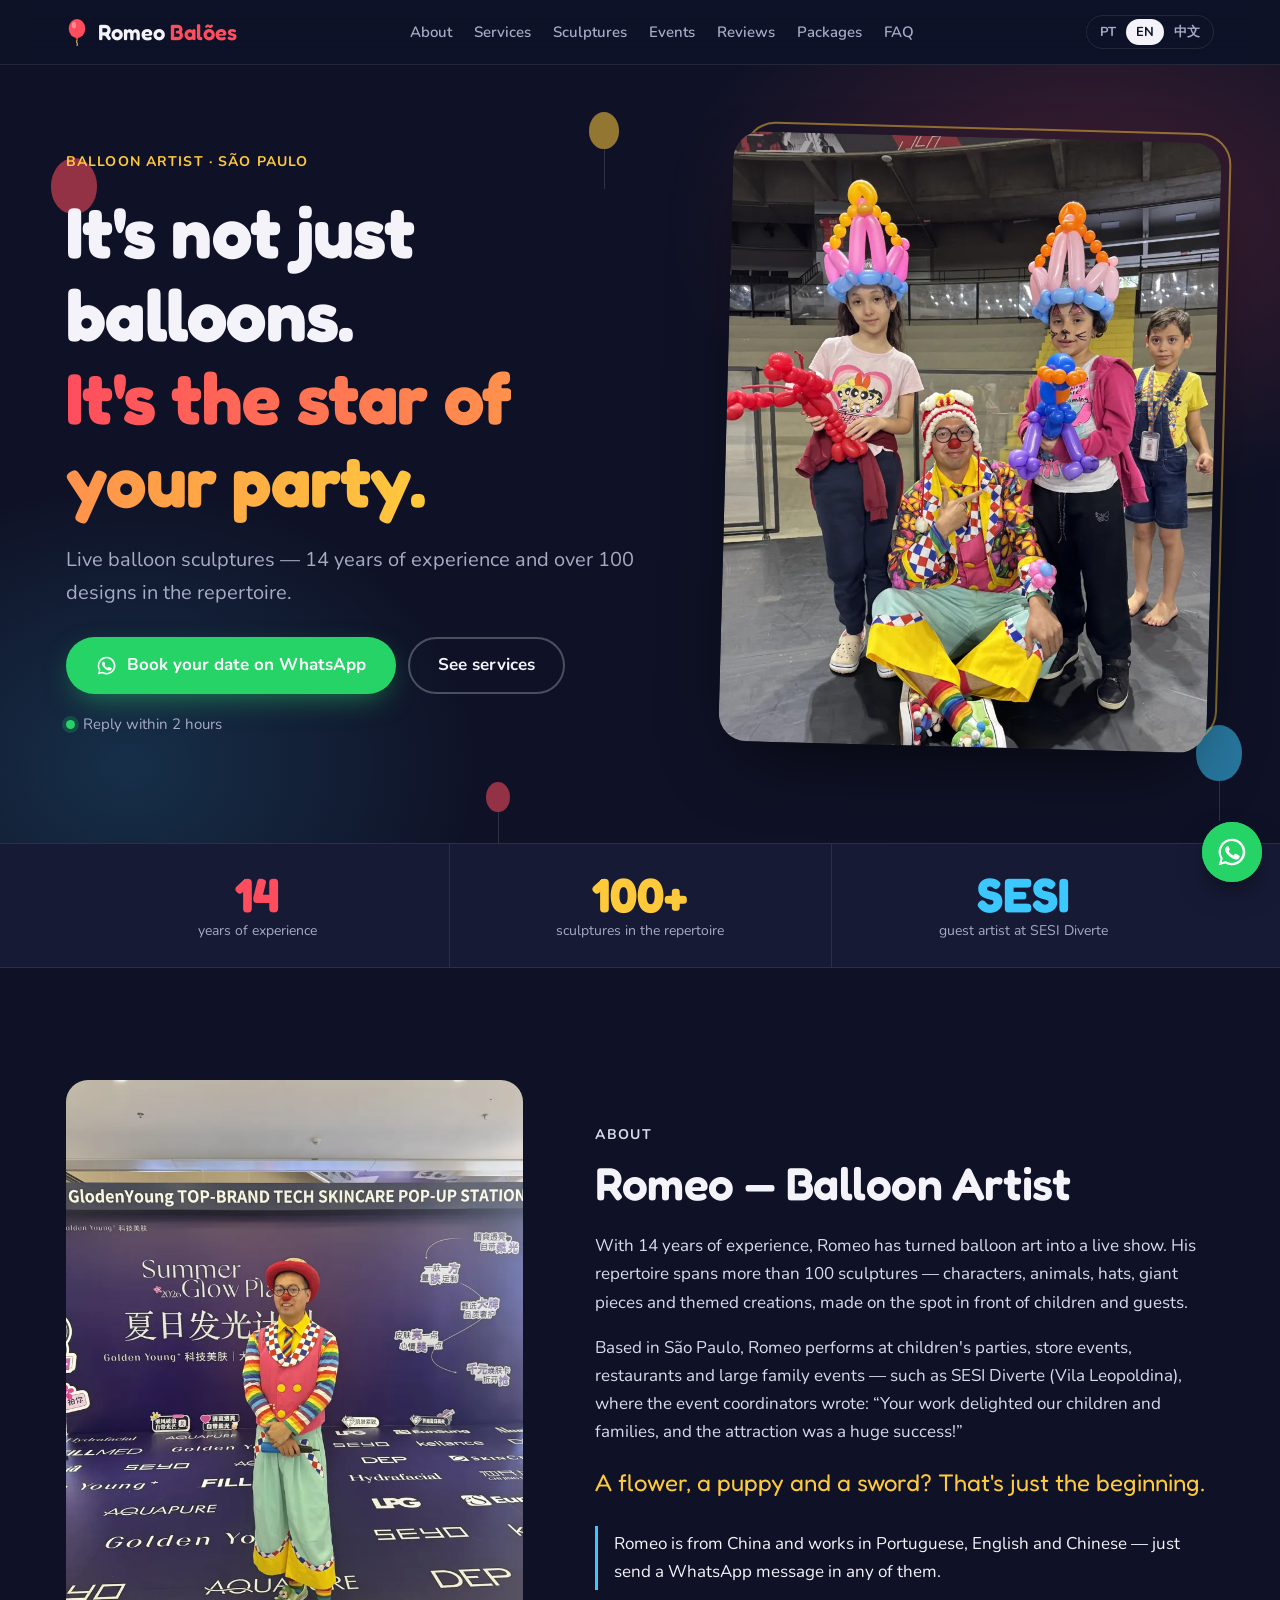
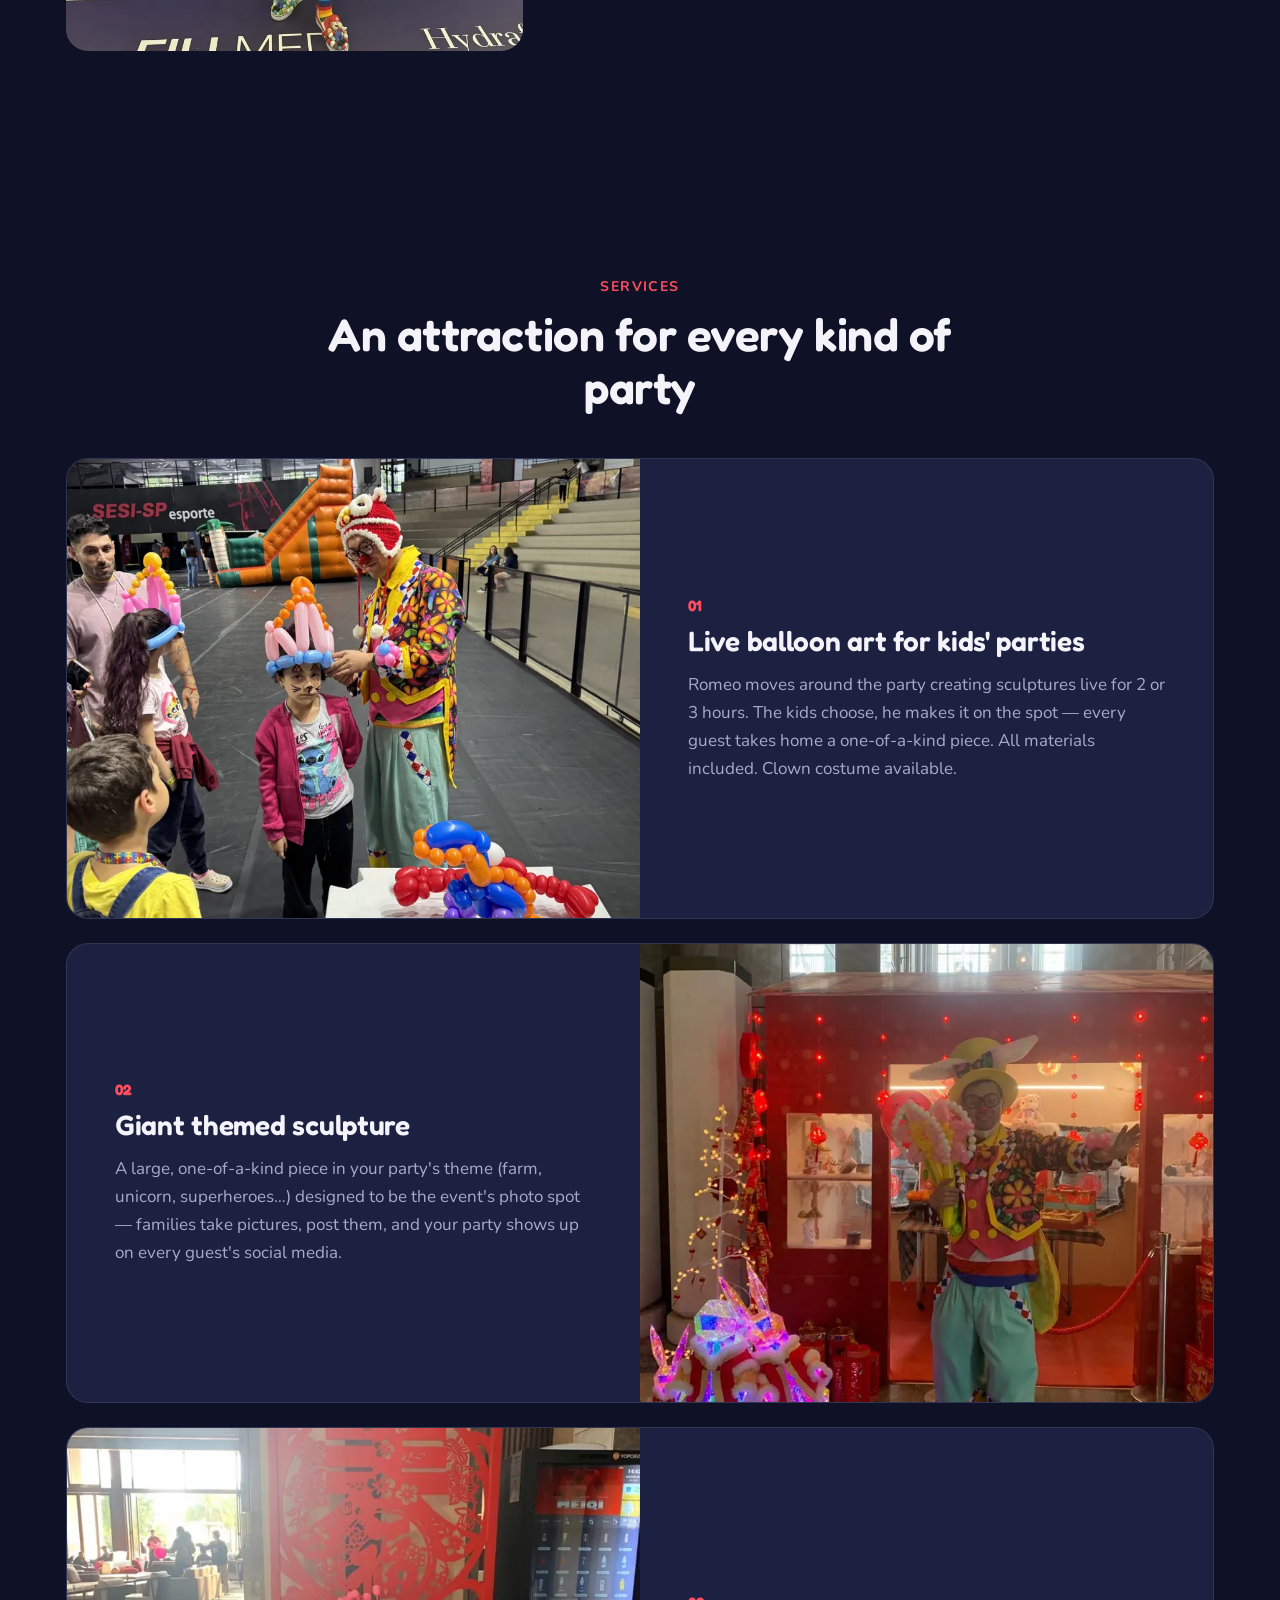
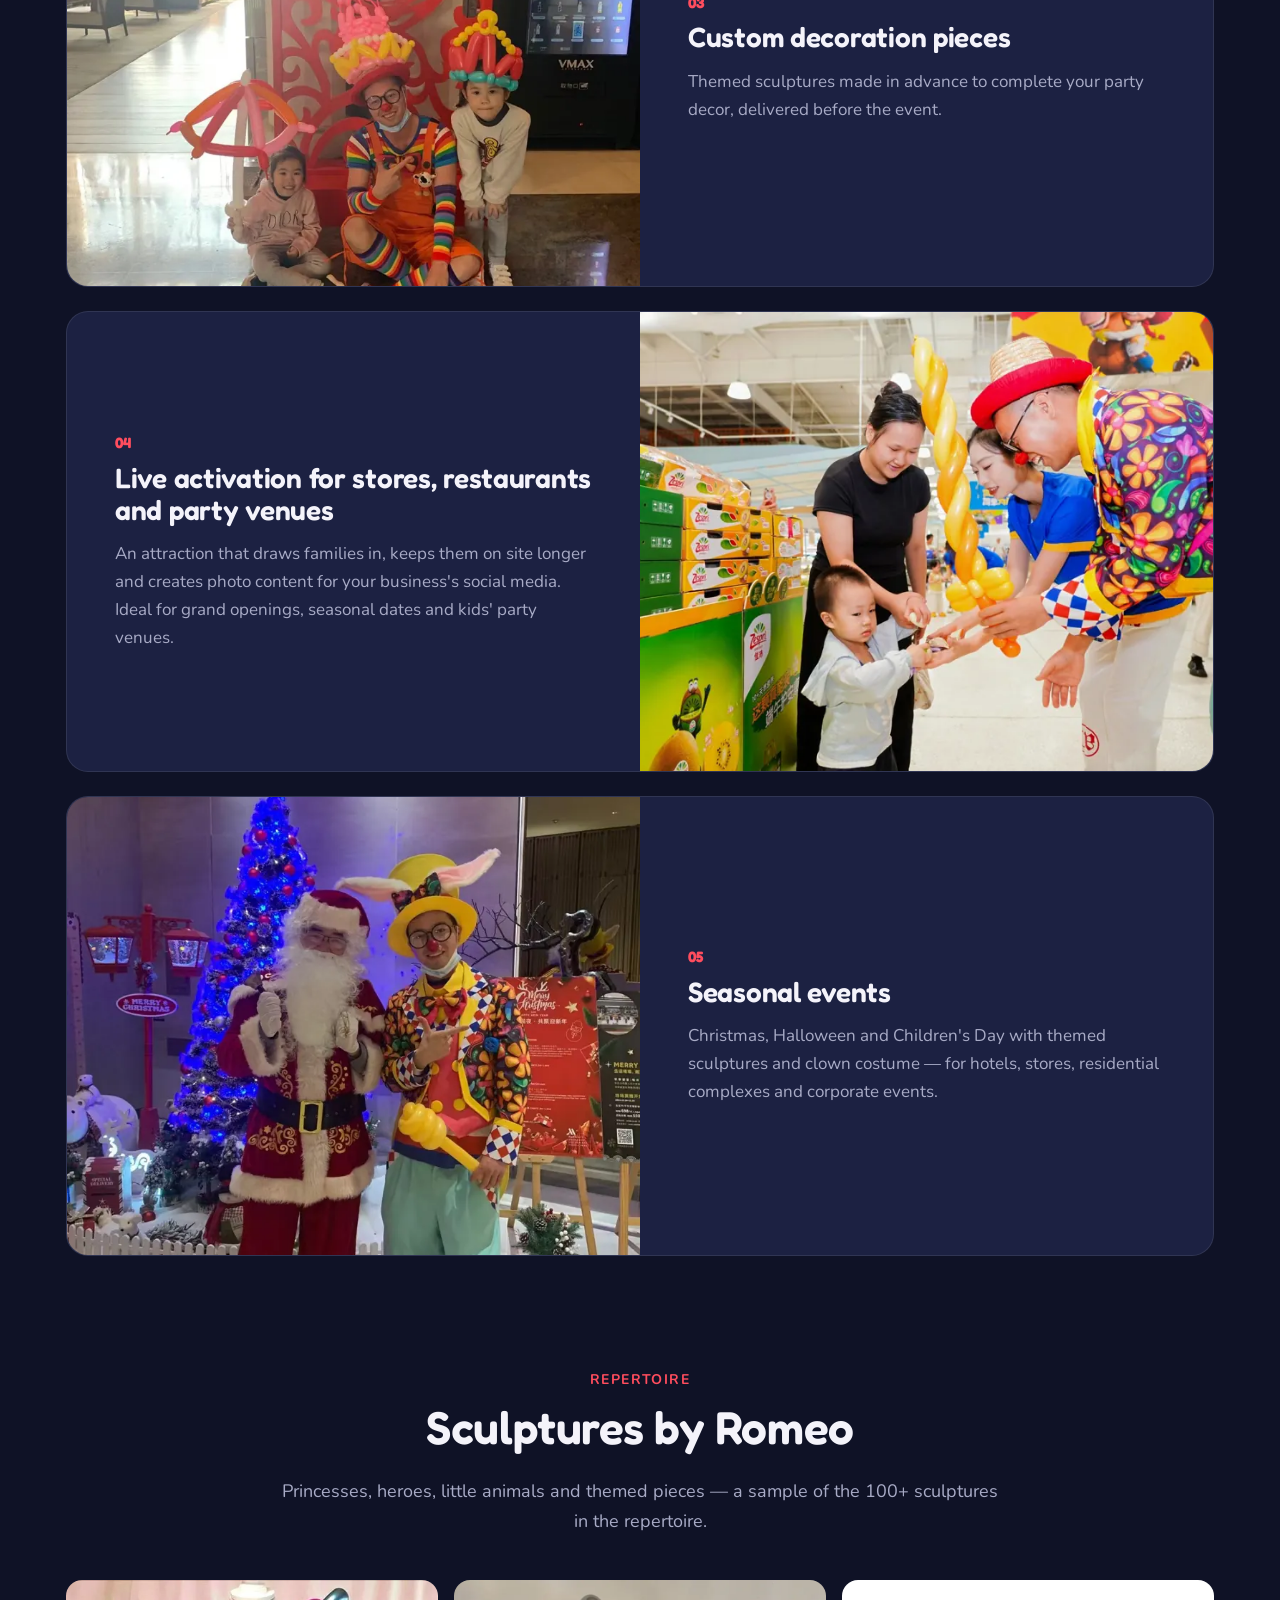
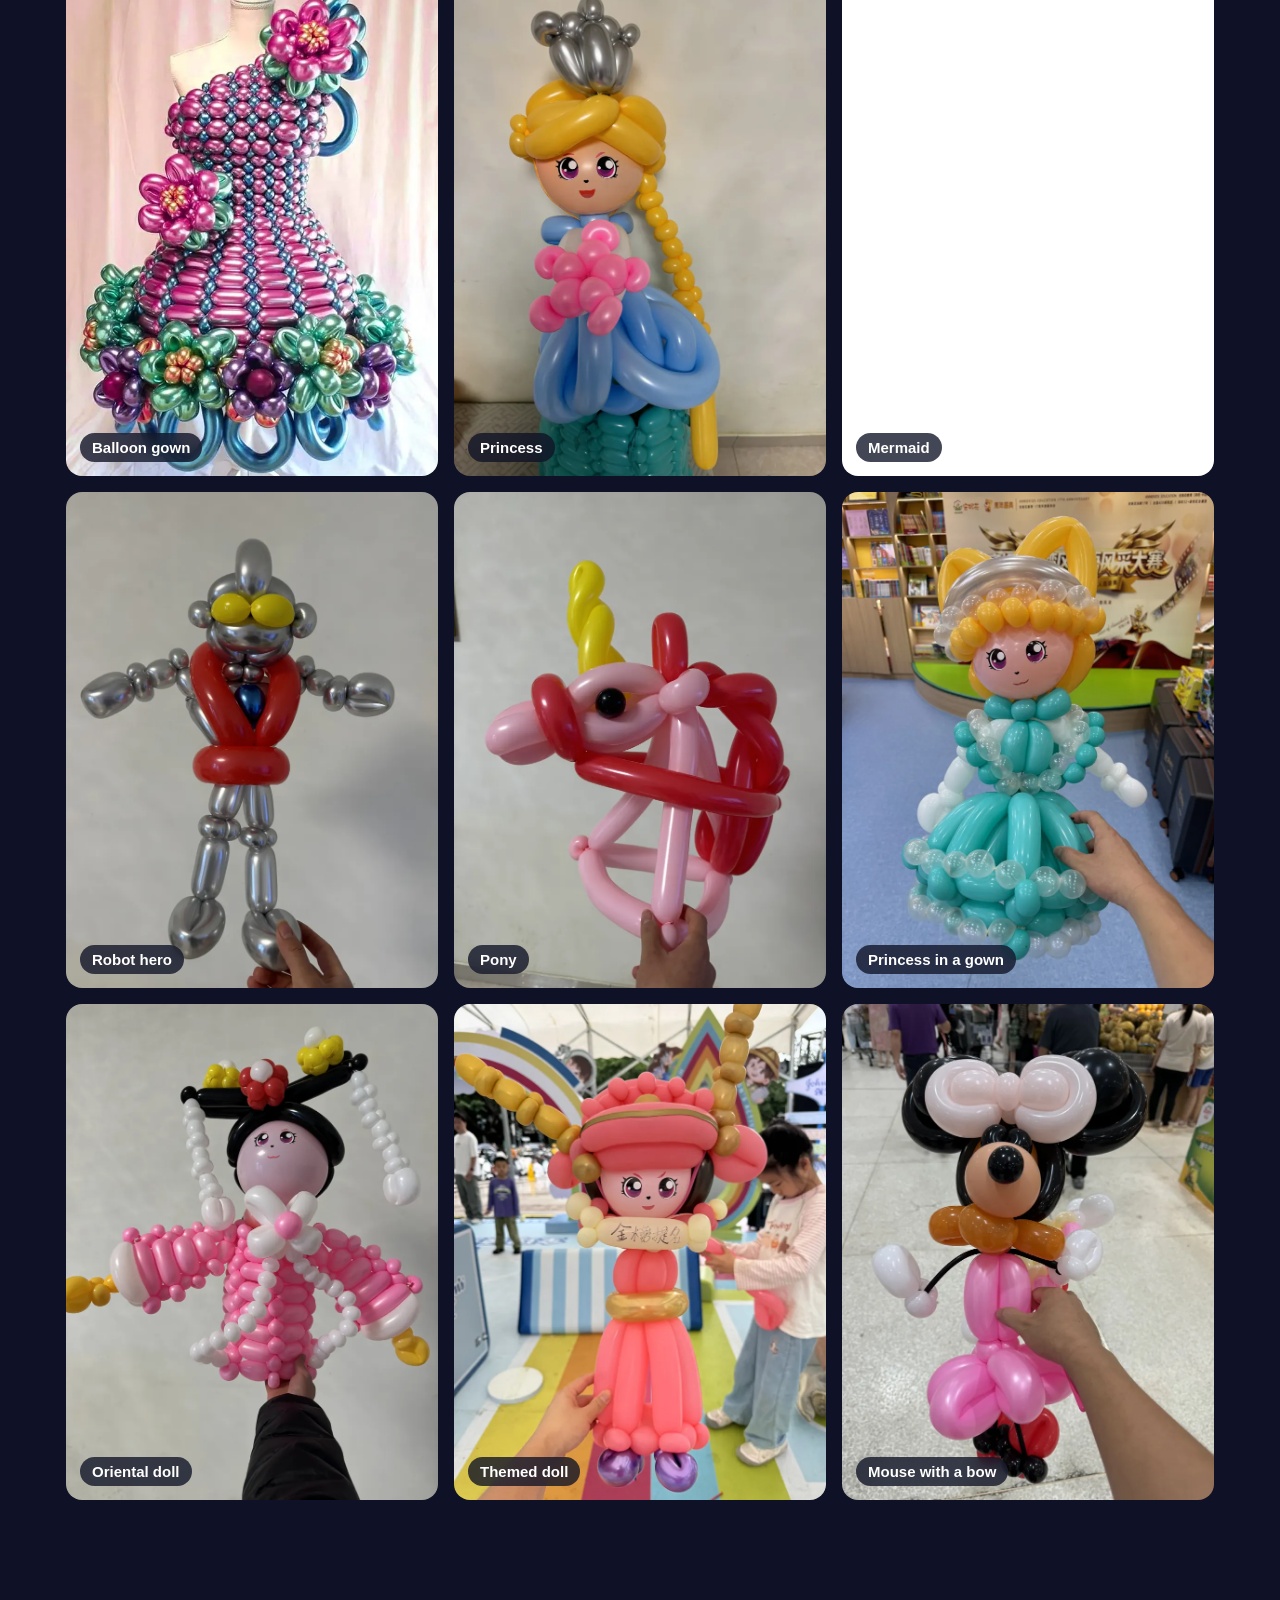
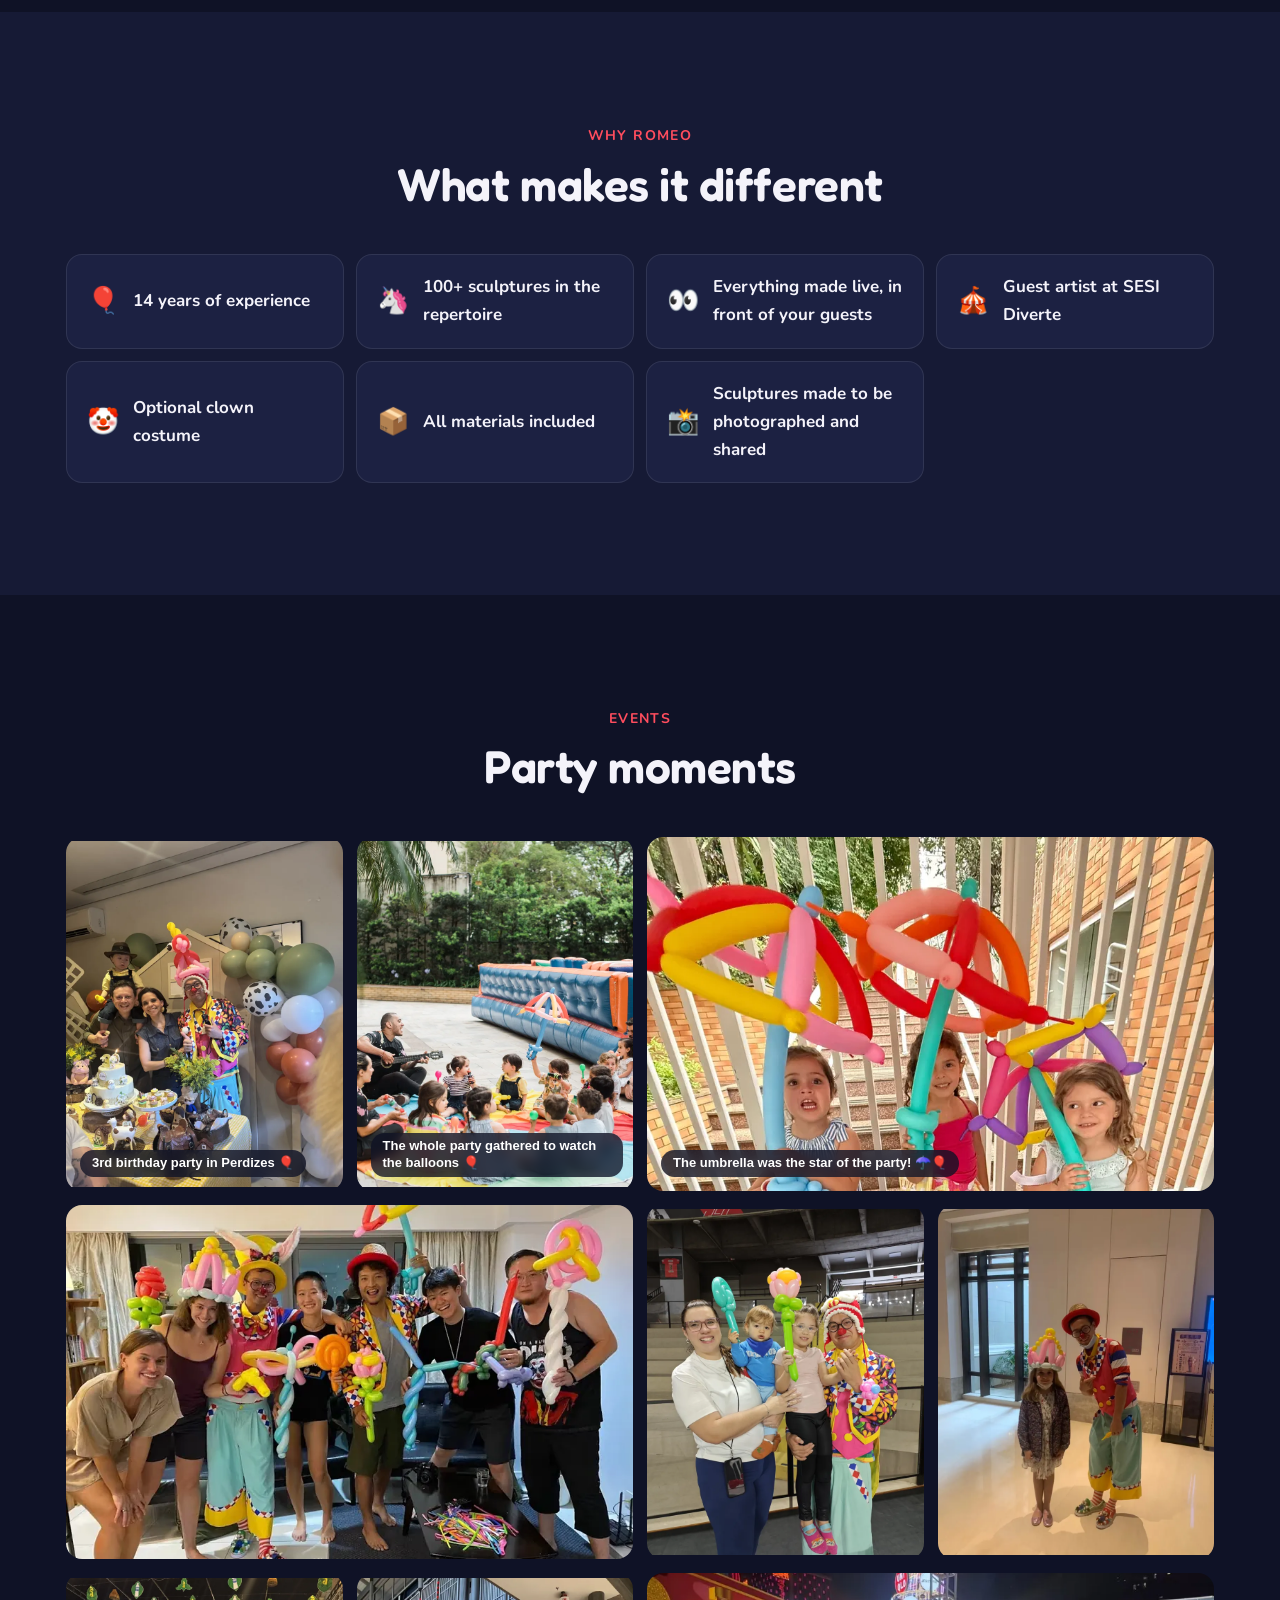
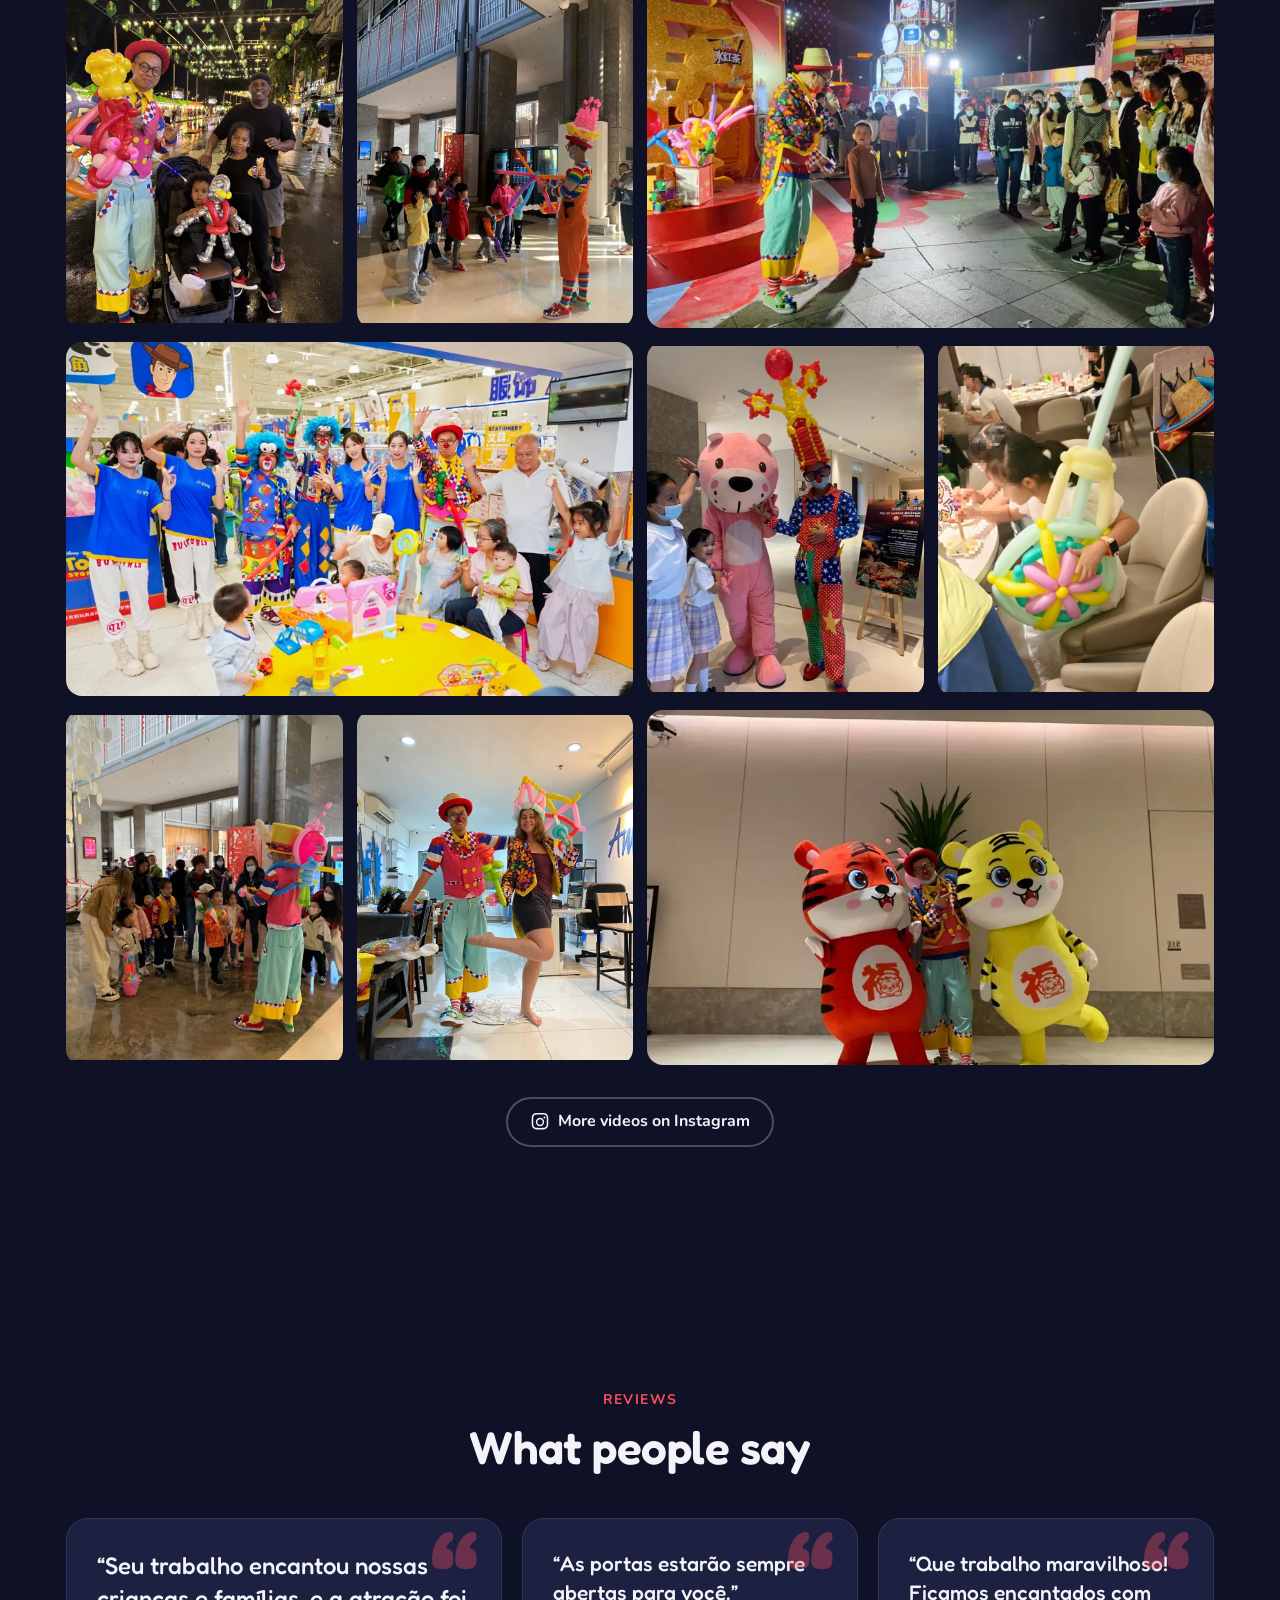
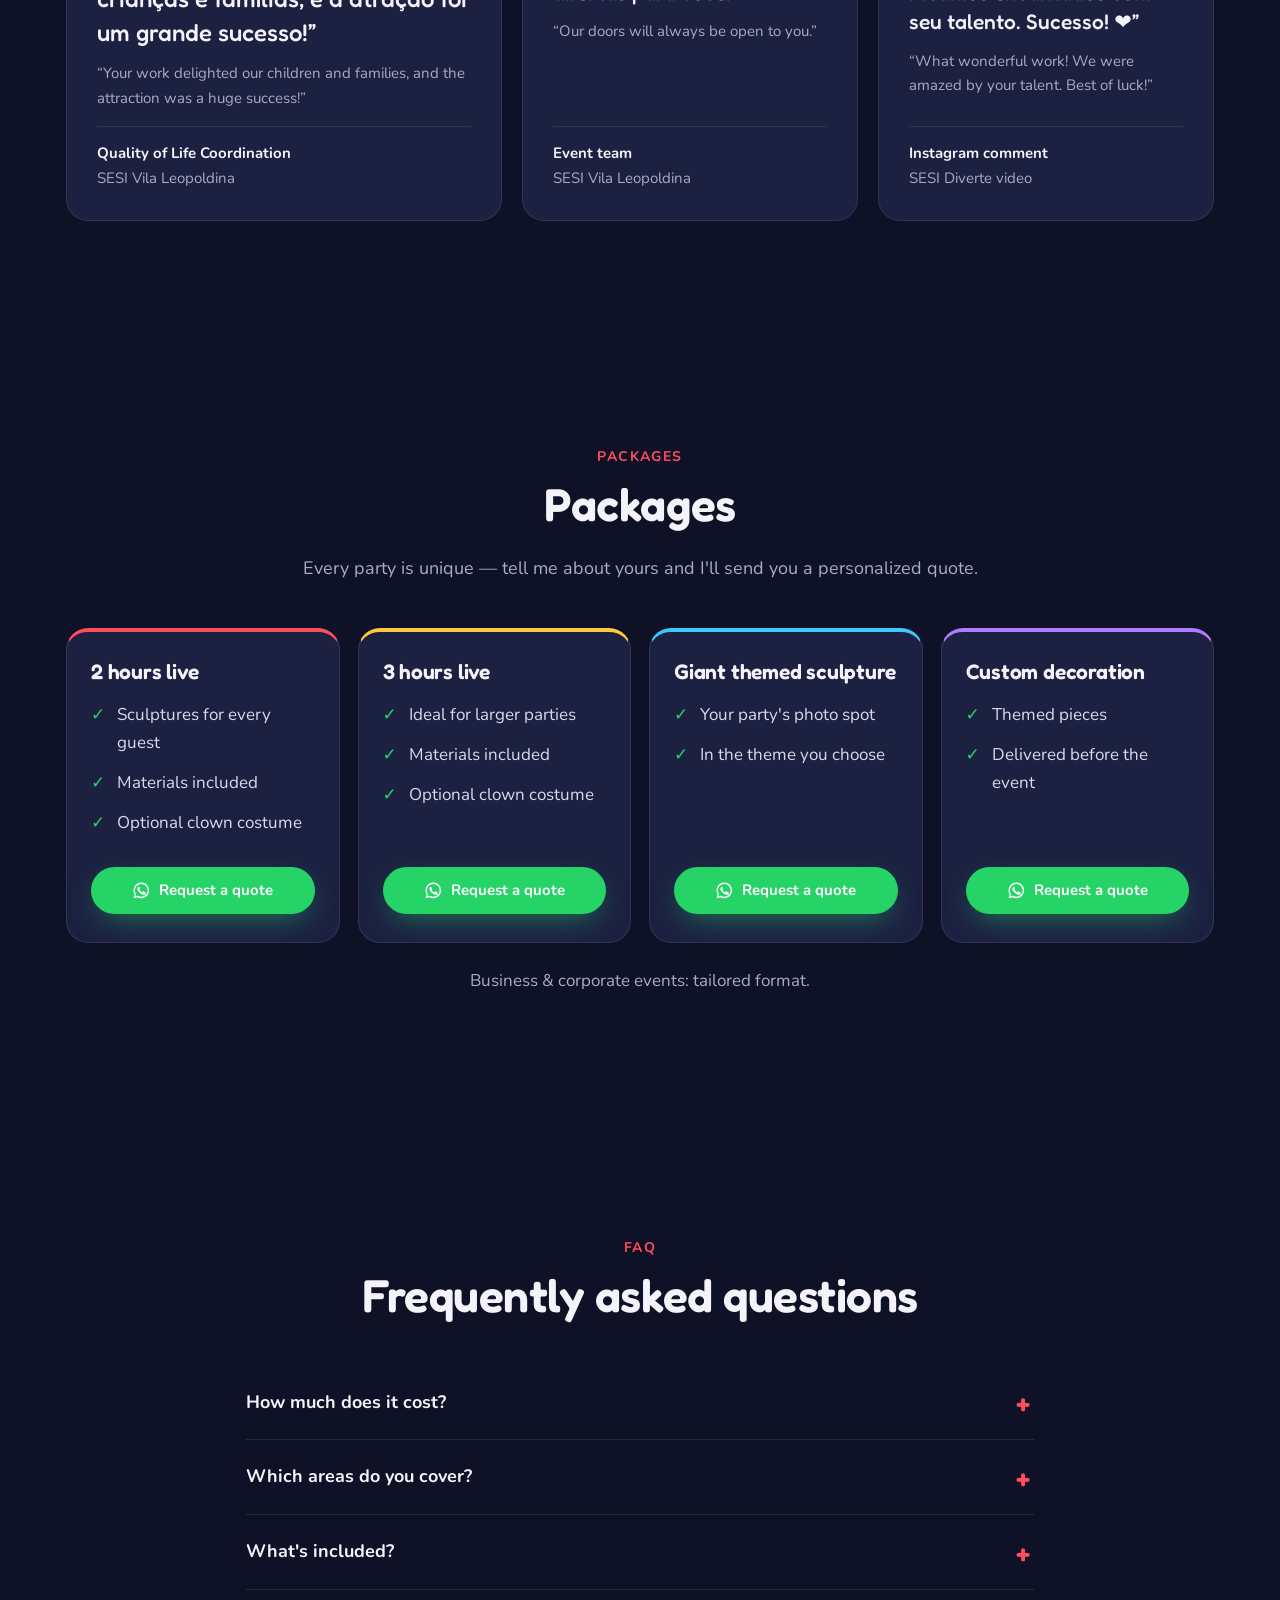
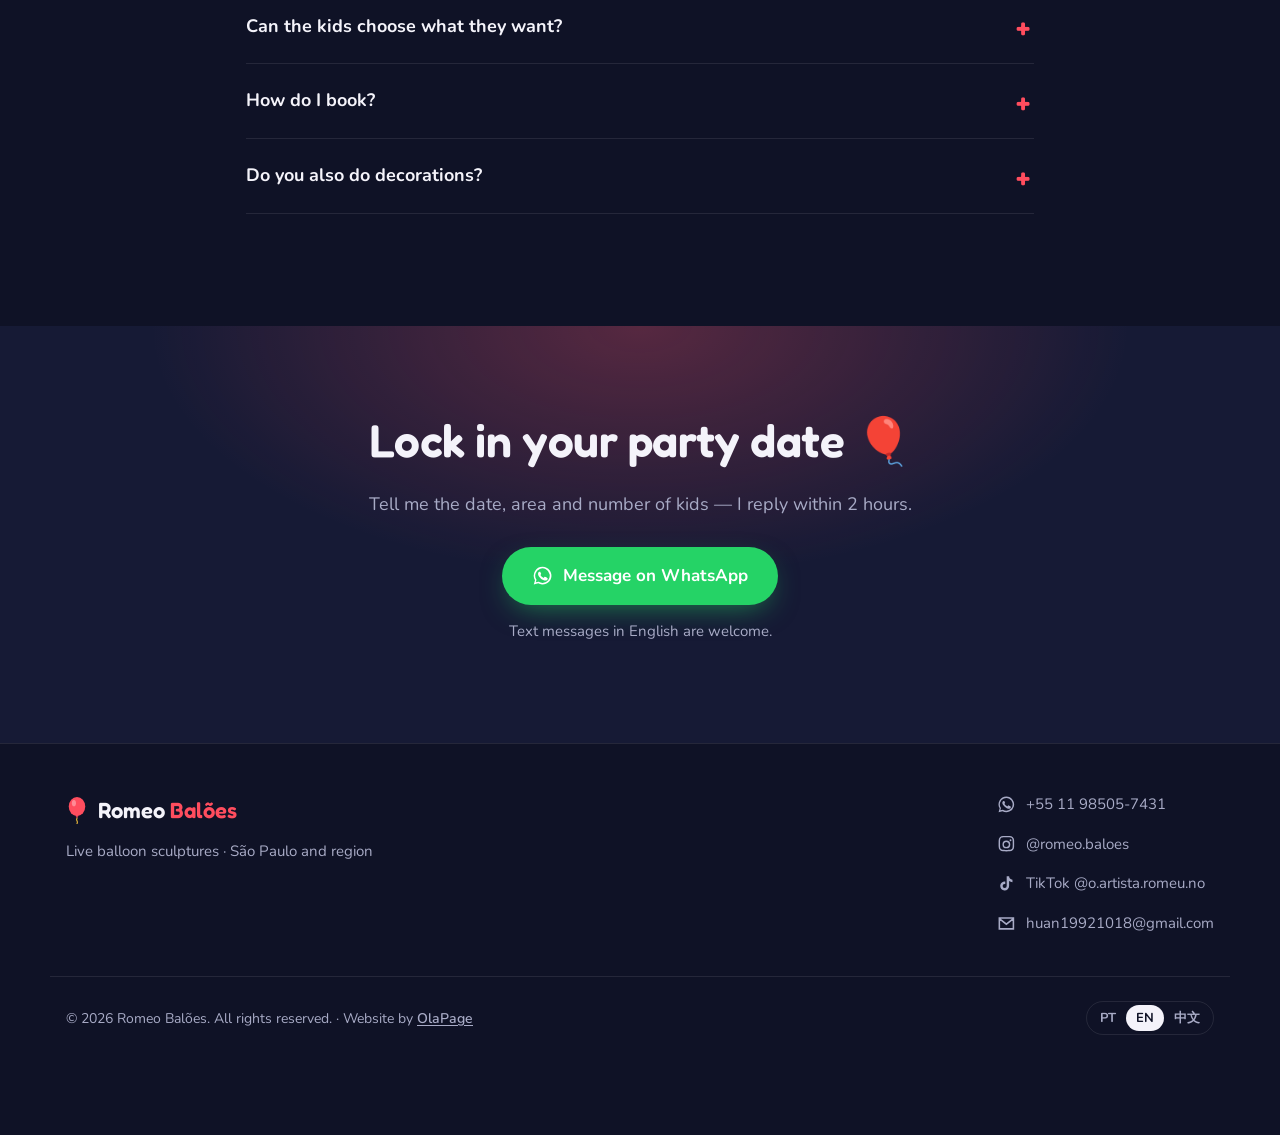
==== commit 2cfa1169: "活动画廊新增 3 张 Perdizes 3 岁生日照片，带三语说明文字 - 全家合影、气球雨伞（横图）、围坐看气球，放在画廊最前面 - 画廊照片支持按语言配说明（content.py 的 galler" ====
--- a/site/public/en/index.html
+++ b/site/public/en/index.html
@@ -26,7 +26,7 @@
 <link rel="preconnect" href="https://fonts.gstatic.com" crossorigin>
 <link rel="stylesheet" href="https://fonts.googleapis.com/css2?family=Fredoka:wght@500;600;700&family=Nunito:wght@400;600;700&display=swap">
 <link rel="preload" as="image" href="../img/hero-800.webp?v=e5b56868" imagesrcset="../img/hero-800.webp?v=e5b56868 800w, ../img/hero-1200.webp?v=afed4a90 1200w, ../img/hero-1600.webp?v=82c1dd11 1600w" imagesizes="(min-width: 900px) 45vw, 100vw">
-<link rel="stylesheet" href="../assets/style.css?v=de66d108">
+<link rel="stylesheet" href="../assets/style.css?v=b3c92270">
 <script>document.documentElement.classList.add("js")</script>
 <script>window.va = window.va || function () { (window.vaq = window.vaq || []).push(arguments); };</script>
 <script defer src="/_vercel/insights/script.js"></script>
@@ -122,7 +122,7 @@
 <section class="section" id="gallery">
   <div class="wrap">
     <header class="section-head reveal"><p class="kicker">Events</p><h2>Party moments</h2></header>
-    <div class="gallery"><button class="g-item wide reveal" type="button" data-full="../img/g-party-1600.webp?v=0f7a9c75" aria-label="Romeo at an event with balloon sculptures"><img class="" src="../img/g-party-800.webp?v=f52fabff" srcset="../img/g-party-800.webp?v=f52fabff 800w, ../img/g-party-1200.webp?v=0f7a9c75 1200w, ../img/g-party-1600.webp?v=0f7a9c75 1600w" sizes="(min-width: 900px) 50vw, 100vw" alt="Romeo at an event with balloon sculptures" loading="lazy" decoding="async"></button><button class="g-item reveal" type="button" data-full="../img/g-sesi-1600.webp?v=14eb5446" aria-label="Romeo at an event with balloon sculptures"><img class="" src="../img/g-sesi-800.webp?v=e015d5f9" srcset="../img/g-sesi-800.webp?v=e015d5f9 800w, ../img/g-sesi-1200.webp?v=2613ee7e 1200w, ../img/g-sesi-1600.webp?v=14eb5446 1600w" sizes="(min-width: 900px) 25vw, 50vw" alt="Romeo at an event with balloon sculptures" loading="lazy" decoding="async"></button><button class="g-item reveal" type="button" data-full="../img/g-crown-1600.webp?v=e3c074e0" aria-label="Romeo at an event with balloon sculptures"><img class="" src="../img/g-crown-800.webp?v=140e8f96" srcset="../img/g-crown-800.webp?v=140e8f96 800w, ../img/g-crown-1200.webp?v=e3c074e0 1200w, ../img/g-crown-1600.webp?v=e3c074e0 1600w" sizes="(min-width: 900px) 25vw, 50vw" alt="Romeo at an event with balloon sculptures" loading="lazy" decoding="async"></button><button class="g-item reveal" type="button" data-full="../img/g-night-1600.webp?v=58bb2fa3" aria-label="Romeo at an event with balloon sculptures"><img class="" src="../img/g-night-800.webp?v=f7c3f2ab" srcset="../img/g-night-800.webp?v=f7c3f2ab 800w, ../img/g-night-1200.webp?v=52bb8b87 1200w, ../img/g-night-1600.webp?v=58bb2fa3 1600w" sizes="(min-width: 900px) 25vw, 50vw" alt="Romeo at an event with balloon sculptures" loading="lazy" decoding="async"></button><button class="g-item reveal" type="button" data-full="../img/g-show-1600.webp?v=9d2e7dcf" aria-label="Romeo at an event with balloon sculptures"><img class="" src="../img/g-show-800.webp?v=289330cd" srcset="../img/g-show-800.webp?v=289330cd 800w, ../img/g-show-1200.webp?v=9d2e7dcf 1200w, ../img/g-show-1600.webp?v=9d2e7dcf 1600w" sizes="(min-width: 900px) 25vw, 50vw" alt="Romeo at an event with balloon sculptures" loading="lazy" decoding="async"></button><button class="g-item wide reveal" type="button" data-full="../img/g-mall-1600.webp?v=ececbd4f" aria-label="Romeo at an event with balloon sculptures"><img class="" src="../img/g-mall-800.webp?v=ecf17008" srcset="../img/g-mall-800.webp?v=ecf17008 800w, ../img/g-mall-1200.webp?v=e895caca 1200w, ../img/g-mall-1600.webp?v=ececbd4f 1600w" sizes="(min-width: 900px) 50vw, 100vw" alt="Romeo at an event with balloon sculptures" loading="lazy" decoding="async"></button><button class="g-item wide reveal" type="button" data-full="../img/g-market-1600.webp?v=4492ad54" aria-label="Romeo at an event with balloon sculptures"><img class="" src="../img/g-market-800.webp?v=dc34242d" srcset="../img/g-market-800.webp?v=dc34242d 800w, ../img/g-market-1200.webp?v=4c31668b 1200w, ../img/g-market-1600.webp?v=4492ad54 1600w" sizes="(min-width: 900px) 50vw, 100vw" alt="Romeo at an event with balloon sculptures" loading="lazy" decoding="async"></button><button class="g-item reveal" type="button" data-full="../img/g-mascot-1600.webp?v=a6553cf3" aria-label="Romeo at an event with balloon sculptures"><img class="" src="../img/g-mascot-800.webp?v=b7b174b7" srcset="../img/g-mascot-800.webp?v=b7b174b7 800w, ../img/g-mascot-1200.webp?v=a6553cf3 1200w, ../img/g-mascot-1600.webp?v=a6553cf3 1600w" sizes="(min-width: 900px) 25vw, 50vw" alt="Romeo at an event with balloon sculptures" loading="lazy" decoding="async"></button><button class="g-item reveal" type="button" data-full="../img/g-guitar-1600.webp?v=06e92cfe" aria-label="Romeo at an event with balloon sculptures"><img class="" src="../img/g-guitar-800.webp?v=d5f1996b" srcset="../img/g-guitar-800.webp?v=d5f1996b 800w, ../img/g-guitar-1200.webp?v=6ff9b301 1200w, ../img/g-guitar-1600.webp?v=06e92cfe 1600w" sizes="(min-width: 900px) 25vw, 50vw" alt="Romeo at an event with balloon sculptures" loading="lazy" decoding="async"></button><button class="g-item reveal" type="button" data-full="../img/g-lobby-1600.webp?v=1c25e2b8" aria-label="Romeo at an event with balloon sculptures"><img class="" src="../img/g-lobby-800.webp?v=4ea93358" srcset="../img/g-lobby-800.webp?v=4ea93358 800w, ../img/g-lobby-1200.webp?v=1c25e2b8 1200w, ../img/g-lobby-1600.webp?v=1c25e2b8 1600w" sizes="(min-width: 900px) 25vw, 50vw" alt="Romeo at an event with balloon sculptures" loading="lazy" decoding="async"></button><button class="g-item reveal" type="button" data-full="../img/g-pose-1600.webp?v=5423e3df" aria-label="Romeo at an event with balloon sculptures"><img class="" src="../img/g-pose-800.webp?v=891cc383" srcset="../img/g-pose-800.webp?v=891cc383 800w, ../img/g-pose-1200.webp?v=5423e3df 1200w, ../img/g-pose-1600.webp?v=5423e3df 1600w" sizes="(min-width: 900px) 25vw, 50vw" alt="Romeo at an event with balloon sculptures" loading="lazy" decoding="async"></button><button class="g-item wide reveal" type="button" data-full="../img/g-tigers-1600.webp?v=942a7373" aria-label="Romeo at an event with balloon sculptures"><img class="" src="../img/g-tigers-800.webp?v=920c917c" srcset="../img/g-tigers-800.webp?v=920c917c 800w, ../img/g-tigers-1200.webp?v=bf33c753 1200w, ../img/g-tigers-1600.webp?v=942a7373 1600w" sizes="(min-width: 900px) 50vw, 100vw" alt="Romeo at an event with balloon sculptures" loading="lazy" decoding="async"></button></div>
+    <div class="gallery"><button class="g-item reveal" type="button" data-full="../img/g-family-1600.webp?v=08503438" aria-label="3rd birthday party in Perdizes 🎈"><img class="" src="../img/g-family-800.webp?v=a6af9673" srcset="../img/g-family-800.webp?v=a6af9673 800w, ../img/g-family-1200.webp?v=1bb8bafc 1200w, ../img/g-family-1600.webp?v=08503438 1600w" sizes="(min-width: 900px) 25vw, 50vw" alt="3rd birthday party in Perdizes 🎈" loading="lazy" decoding="async"><span class="work-label g-label">3rd birthday party in Perdizes 🎈</span></button><button class="g-item reveal" type="button" data-full="../img/g-circle-1600.webp?v=7130003f" aria-label="The whole party gathered to watch the balloons 🎈"><img class="" src="../img/g-circle-800.webp?v=b72cd424" srcset="../img/g-circle-800.webp?v=b72cd424 800w, ../img/g-circle-1200.webp?v=7130003f 1200w, ../img/g-circle-1600.webp?v=7130003f 1600w" sizes="(min-width: 900px) 25vw, 50vw" alt="The whole party gathered to watch the balloons 🎈" loading="lazy" decoding="async"><span class="work-label g-label">The whole party gathered to watch the balloons 🎈</span></button><button class="g-item wide reveal" type="button" data-full="../img/g-umbrella-1600.webp?v=3094a321" aria-label="The umbrella was the star of the party! ☂️🎈"><img class="" src="../img/g-umbrella-800.webp?v=45835ce3" srcset="../img/g-umbrella-800.webp?v=45835ce3 800w, ../img/g-umbrella-1200.webp?v=6940013f 1200w, ../img/g-umbrella-1600.webp?v=3094a321 1600w" sizes="(min-width: 900px) 50vw, 100vw" alt="The umbrella was the star of the party! ☂️🎈" loading="lazy" decoding="async"><span class="work-label g-label">The umbrella was the star of the party! ☂️🎈</span></button><button class="g-item wide reveal" type="button" data-full="../img/g-party-1600.webp?v=0f7a9c75" aria-label="Romeo at an event with balloon sculptures"><img class="" src="../img/g-party-800.webp?v=f52fabff" srcset="../img/g-party-800.webp?v=f52fabff 800w, ../img/g-party-1200.webp?v=0f7a9c75 1200w, ../img/g-party-1600.webp?v=0f7a9c75 1600w" sizes="(min-width: 900px) 50vw, 100vw" alt="Romeo at an event with balloon sculptures" loading="lazy" decoding="async"></button><button class="g-item reveal" type="button" data-full="../img/g-sesi-1600.webp?v=14eb5446" aria-label="Romeo at an event with balloon sculptures"><img class="" src="../img/g-sesi-800.webp?v=e015d5f9" srcset="../img/g-sesi-800.webp?v=e015d5f9 800w, ../img/g-sesi-1200.webp?v=2613ee7e 1200w, ../img/g-sesi-1600.webp?v=14eb5446 1600w" sizes="(min-width: 900px) 25vw, 50vw" alt="Romeo at an event with balloon sculptures" loading="lazy" decoding="async"></button><button class="g-item reveal" type="button" data-full="../img/g-crown-1600.webp?v=e3c074e0" aria-label="Romeo at an event with balloon sculptures"><img class="" src="../img/g-crown-800.webp?v=140e8f96" srcset="../img/g-crown-800.webp?v=140e8f96 800w, ../img/g-crown-1200.webp?v=e3c074e0 1200w, ../img/g-crown-1600.webp?v=e3c074e0 1600w" sizes="(min-width: 900px) 25vw, 50vw" alt="Romeo at an event with balloon sculptures" loading="lazy" decoding="async"></button><button class="g-item reveal" type="button" data-full="../img/g-night-1600.webp?v=58bb2fa3" aria-label="Romeo at an event with balloon sculptures"><img class="" src="../img/g-night-800.webp?v=f7c3f2ab" srcset="../img/g-night-800.webp?v=f7c3f2ab 800w, ../img/g-night-1200.webp?v=52bb8b87 1200w, ../img/g-night-1600.webp?v=58bb2fa3 1600w" sizes="(min-width: 900px) 25vw, 50vw" alt="Romeo at an event with balloon sculptures" loading="lazy" decoding="async"></button><button class="g-item reveal" type="button" data-full="../img/g-show-1600.webp?v=9d2e7dcf" aria-label="Romeo at an event with balloon sculptures"><img class="" src="../img/g-show-800.webp?v=289330cd" srcset="../img/g-show-800.webp?v=289330cd 800w, ../img/g-show-1200.webp?v=9d2e7dcf 1200w, ../img/g-show-1600.webp?v=9d2e7dcf 1600w" sizes="(min-width: 900px) 25vw, 50vw" alt="Romeo at an event with balloon sculptures" loading="lazy" decoding="async"></button><button class="g-item wide reveal" type="button" data-full="../img/g-mall-1600.webp?v=ececbd4f" aria-label="Romeo at an event with balloon sculptures"><img class="" src="../img/g-mall-800.webp?v=ecf17008" srcset="../img/g-mall-800.webp?v=ecf17008 800w, ../img/g-mall-1200.webp?v=e895caca 1200w, ../img/g-mall-1600.webp?v=ececbd4f 1600w" sizes="(min-width: 900px) 50vw, 100vw" alt="Romeo at an event with balloon sculptures" loading="lazy" decoding="async"></button><button class="g-item wide reveal" type="button" data-full="../img/g-market-1600.webp?v=4492ad54" aria-label="Romeo at an event with balloon sculptures"><img class="" src="../img/g-market-800.webp?v=dc34242d" srcset="../img/g-market-800.webp?v=dc34242d 800w, ../img/g-market-1200.webp?v=4c31668b 1200w, ../img/g-market-1600.webp?v=4492ad54 1600w" sizes="(min-width: 900px) 50vw, 100vw" alt="Romeo at an event with balloon sculptures" loading="lazy" decoding="async"></button><button class="g-item reveal" type="button" data-full="../img/g-mascot-1600.webp?v=a6553cf3" aria-label="Romeo at an event with balloon sculptures"><img class="" src="../img/g-mascot-800.webp?v=b7b174b7" srcset="../img/g-mascot-800.webp?v=b7b174b7 800w, ../img/g-mascot-1200.webp?v=a6553cf3 1200w, ../img/g-mascot-1600.webp?v=a6553cf3 1600w" sizes="(min-width: 900px) 25vw, 50vw" alt="Romeo at an event with balloon sculptures" loading="lazy" decoding="async"></button><button class="g-item reveal" type="button" data-full="../img/g-guitar-1600.webp?v=06e92cfe" aria-label="Romeo at an event with balloon sculptures"><img class="" src="../img/g-guitar-800.webp?v=d5f1996b" srcset="../img/g-guitar-800.webp?v=d5f1996b 800w, ../img/g-guitar-1200.webp?v=6ff9b301 1200w, ../img/g-guitar-1600.webp?v=06e92cfe 1600w" sizes="(min-width: 900px) 25vw, 50vw" alt="Romeo at an event with balloon sculptures" loading="lazy" decoding="async"></button><button class="g-item reveal" type="button" data-full="../img/g-lobby-1600.webp?v=1c25e2b8" aria-label="Romeo at an event with balloon sculptures"><img class="" src="../img/g-lobby-800.webp?v=4ea93358" srcset="../img/g-lobby-800.webp?v=4ea93358 800w, ../img/g-lobby-1200.webp?v=1c25e2b8 1200w, ../img/g-lobby-1600.webp?v=1c25e2b8 1600w" sizes="(min-width: 900px) 25vw, 50vw" alt="Romeo at an event with balloon sculptures" loading="lazy" decoding="async"></button><button class="g-item reveal" type="button" data-full="../img/g-pose-1600.webp?v=5423e3df" aria-label="Romeo at an event with balloon sculptures"><img class="" src="../img/g-pose-800.webp?v=891cc383" srcset="../img/g-pose-800.webp?v=891cc383 800w, ../img/g-pose-1200.webp?v=5423e3df 1200w, ../img/g-pose-1600.webp?v=5423e3df 1600w" sizes="(min-width: 900px) 25vw, 50vw" alt="Romeo at an event with balloon sculptures" loading="lazy" decoding="async"></button><button class="g-item wide reveal" type="button" data-full="../img/g-tigers-1600.webp?v=942a7373" aria-label="Romeo at an event with balloon sculptures"><img class="" src="../img/g-tigers-800.webp?v=920c917c" srcset="../img/g-tigers-800.webp?v=920c917c 800w, ../img/g-tigers-1200.webp?v=bf33c753 1200w, ../img/g-tigers-1600.webp?v=942a7373 1600w" sizes="(min-width: 900px) 50vw, 100vw" alt="Romeo at an event with balloon sculptures" loading="lazy" decoding="async"></button></div>
     <p class="center"><a class="btn btn-ghost" href="https://www.instagram.com/romeo.baloes" target="_blank" rel="noopener"><svg class="ico" viewBox="0 0 24 24" aria-hidden="true"><path fill="currentColor" d="M12 7a5 5 0 1 0 0 10 5 5 0 0 0 0-10Zm0 8.2a3.2 3.2 0 1 1 0-6.4 3.2 3.2 0 0 1 0 6.4ZM17.3 5.5a1.2 1.2 0 1 0 0 2.4 1.2 1.2 0 0 0 0-2.4ZM21.9 7.1a6 6 0 0 0-1.6-4.3A6 6 0 0 0 16 1.2C14.3 1.1 9.7 1.1 8 1.2a6 6 0 0 0-4.3 1.6A6 6 0 0 0 2.1 7c-.1 1.7-.1 6.3 0 8a6 6 0 0 0 1.6 4.3A6 6 0 0 0 8 20.9c1.7.1 6.3.1 8 0a6 6 0 0 0 4.3-1.6 6 6 0 0 0 1.6-4.3c.1-1.7.1-6.3 0-8Zm-2.2 9.8a3.3 3.3 0 0 1-1.8 1.8c-1.3.5-4.3.4-5.9.4s-4.6.1-5.9-.4a3.3 3.3 0 0 1-1.8-1.8c-.5-1.3-.4-4.3-.4-5.9s-.1-4.6.4-5.9a3.3 3.3 0 0 1 1.8-1.8c1.3-.5 4.3-.4 5.9-.4s4.6-.1 5.9.4a3.3 3.3 0 0 1 1.8 1.8c.5 1.3.4 4.3.4 5.9s.1 4.6-.4 5.9Z"/></svg>More videos on Instagram</a></p>
   </div>
 </section>
--- a/site/public/assets/style.css
+++ b/site/public/assets/style.css
@@ -211,6 +211,8 @@
 .g-item img { width: 100%; aspect-ratio: 4 / 5; object-fit: cover; transition: transform .4s ease; }
 .g-item:hover img { transform: scale(1.04); }
 .g-item.wide { grid-column: span 2; }
+.g-item { position: relative; }
+.work-label.g-label { right: 10px; width: fit-content; max-width: calc(100% - 20px); text-align: left; border-radius: 14px; font-size: 13px; }
 .g-item.wide img { aspect-ratio: 8 / 5; }
 @media (min-width: 900px) { .gallery { grid-template-columns: repeat(4, 1fr); gap: 14px; } }
 
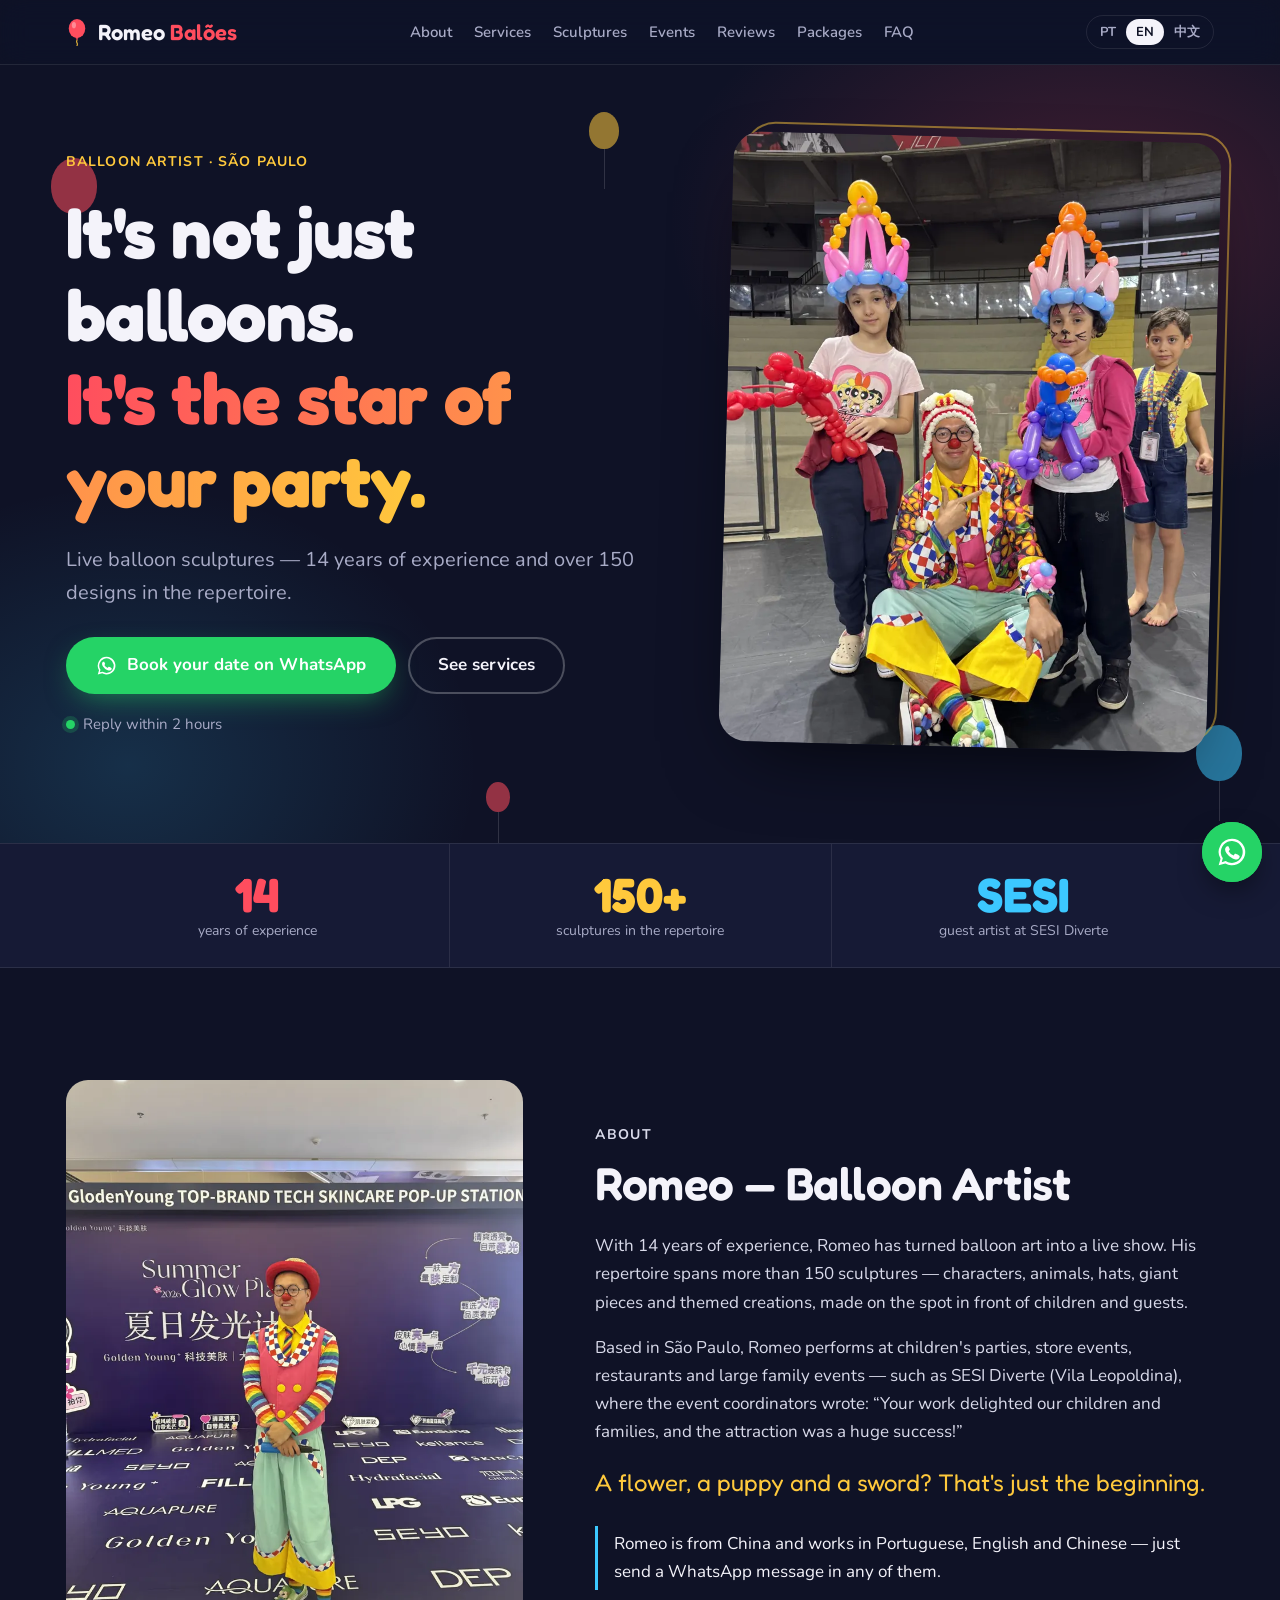
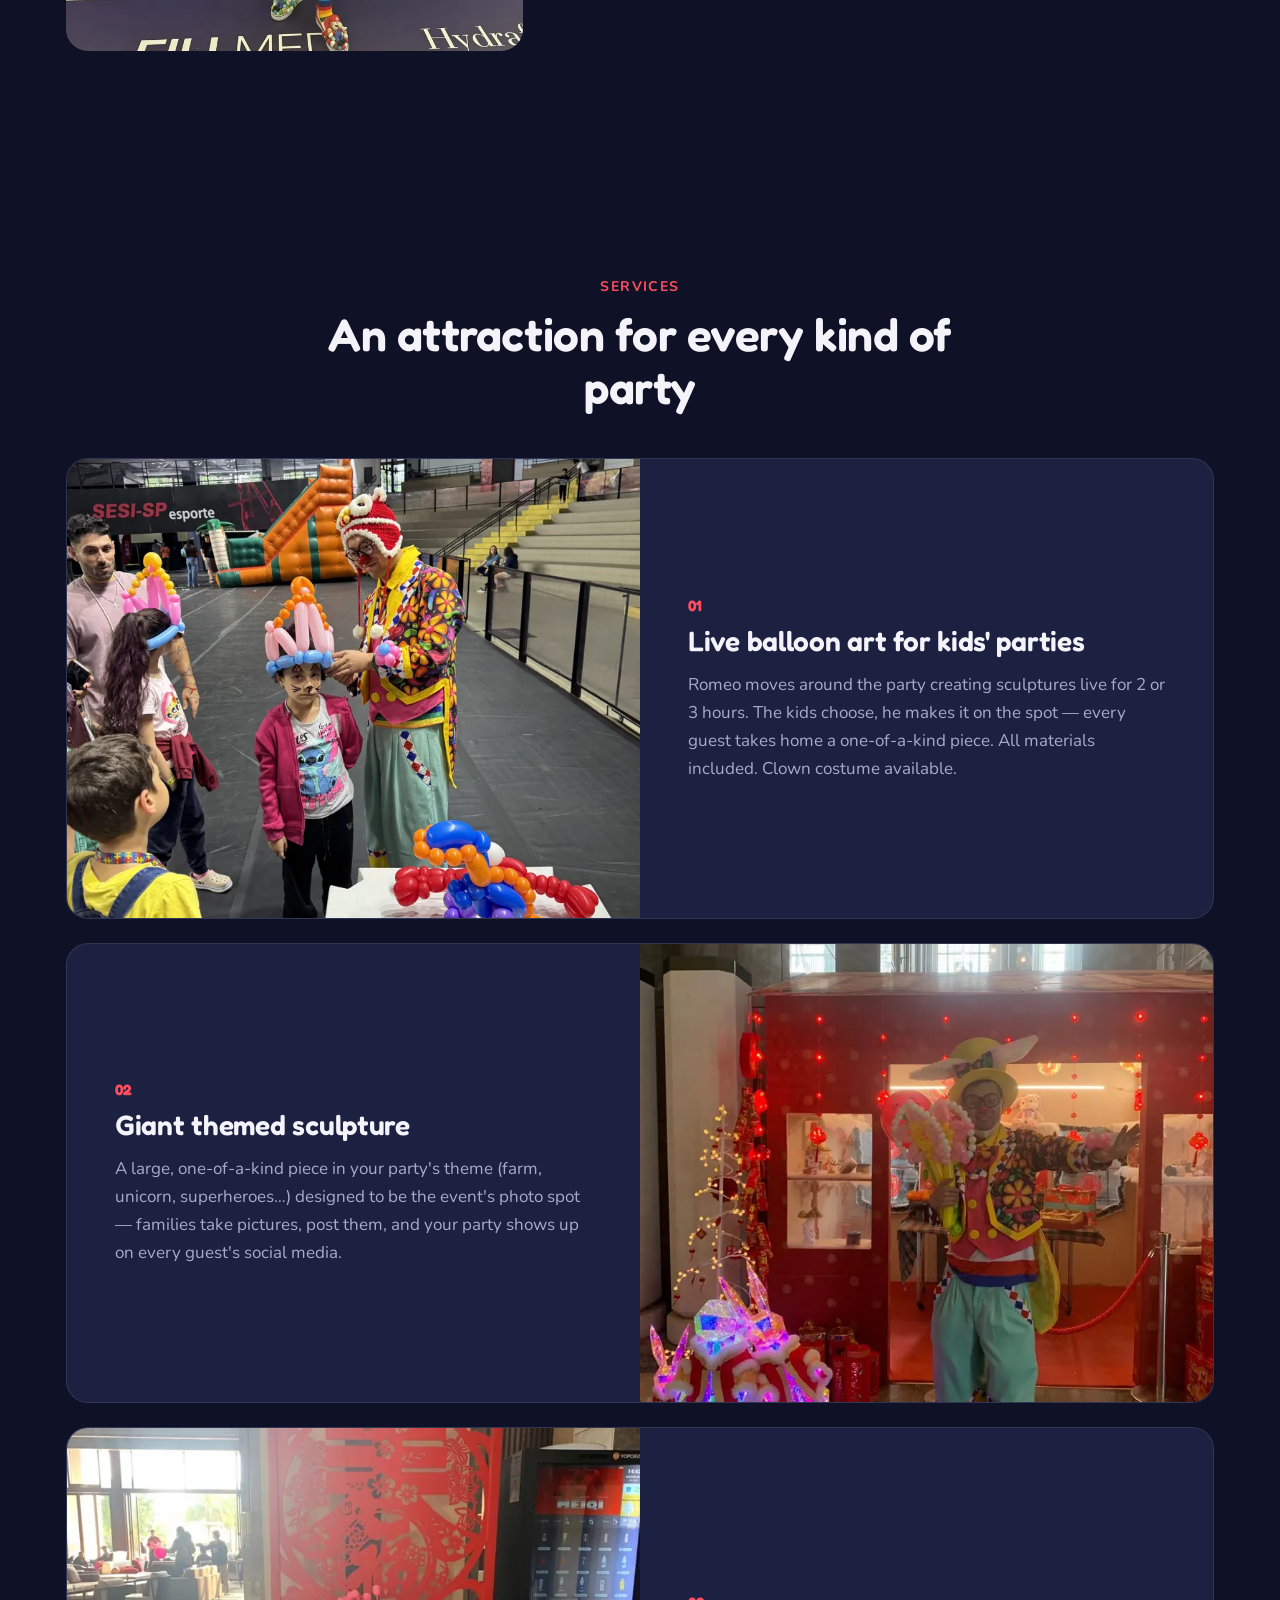
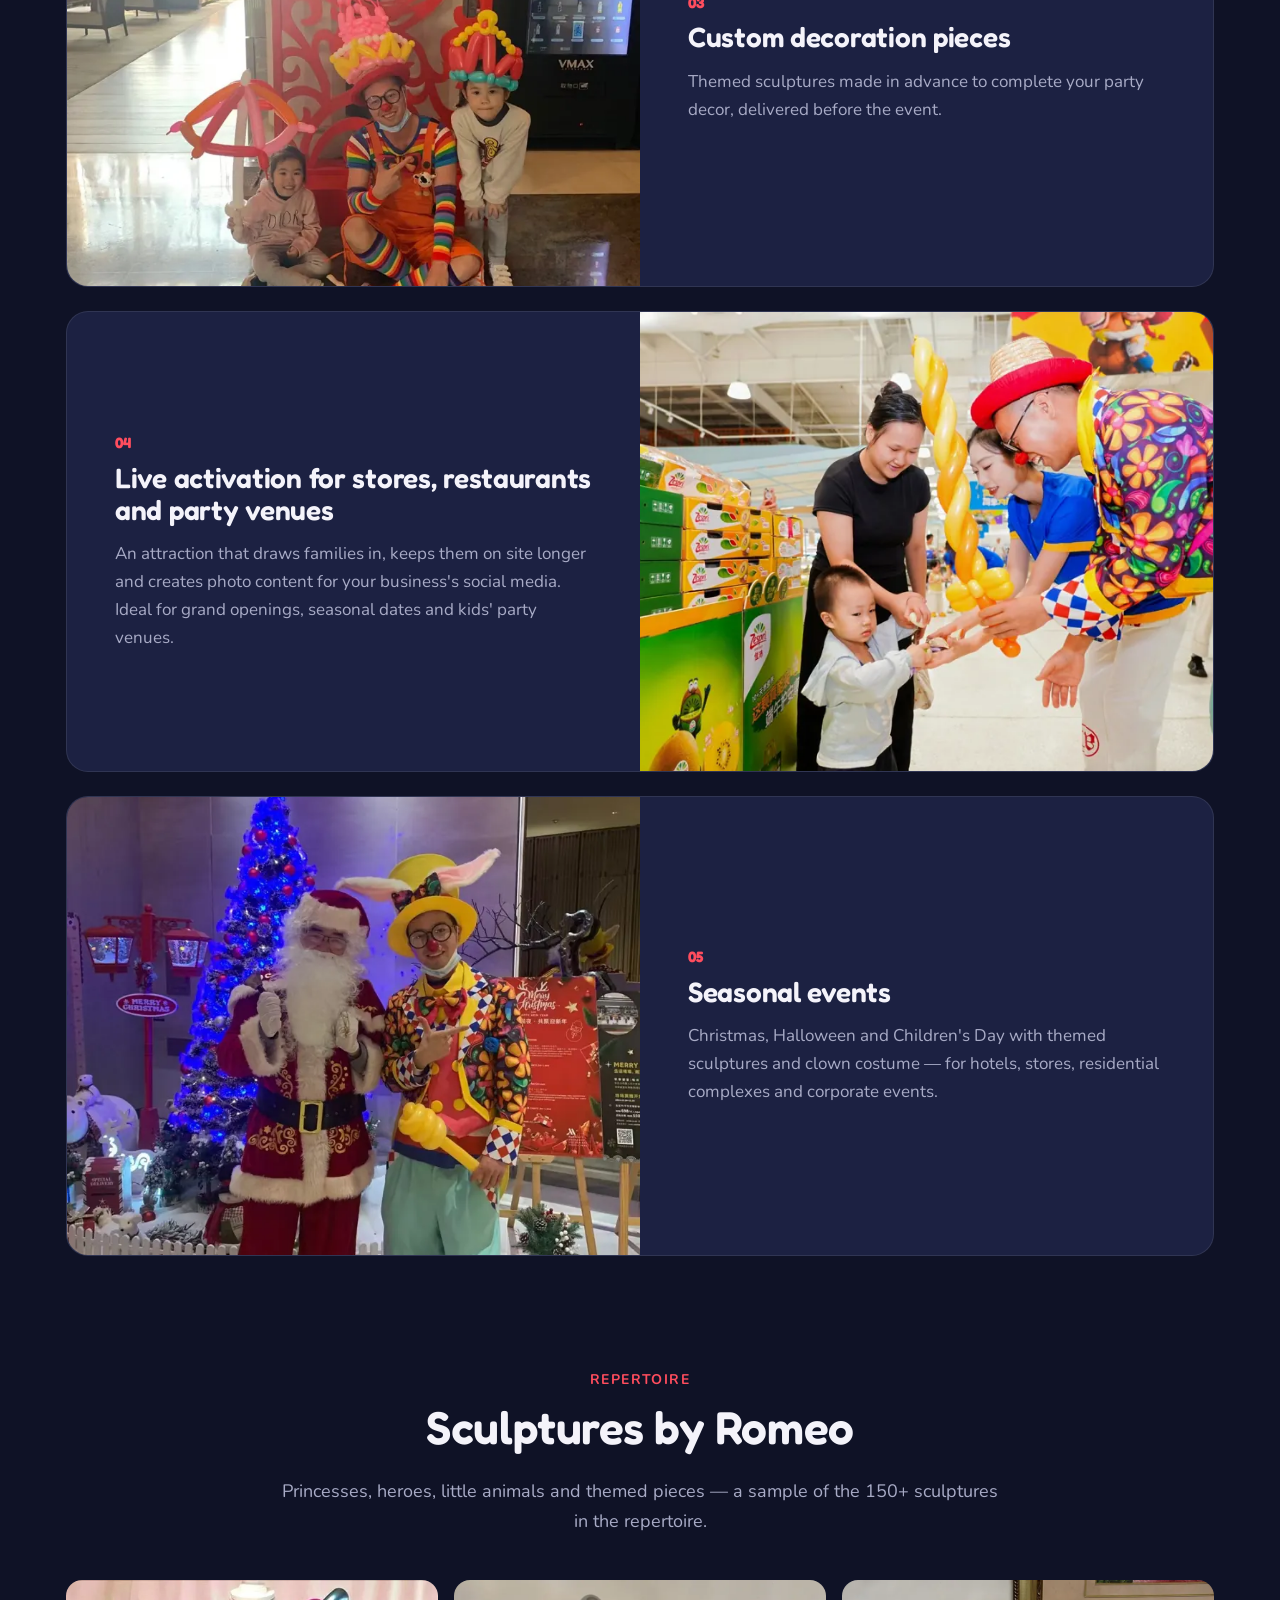
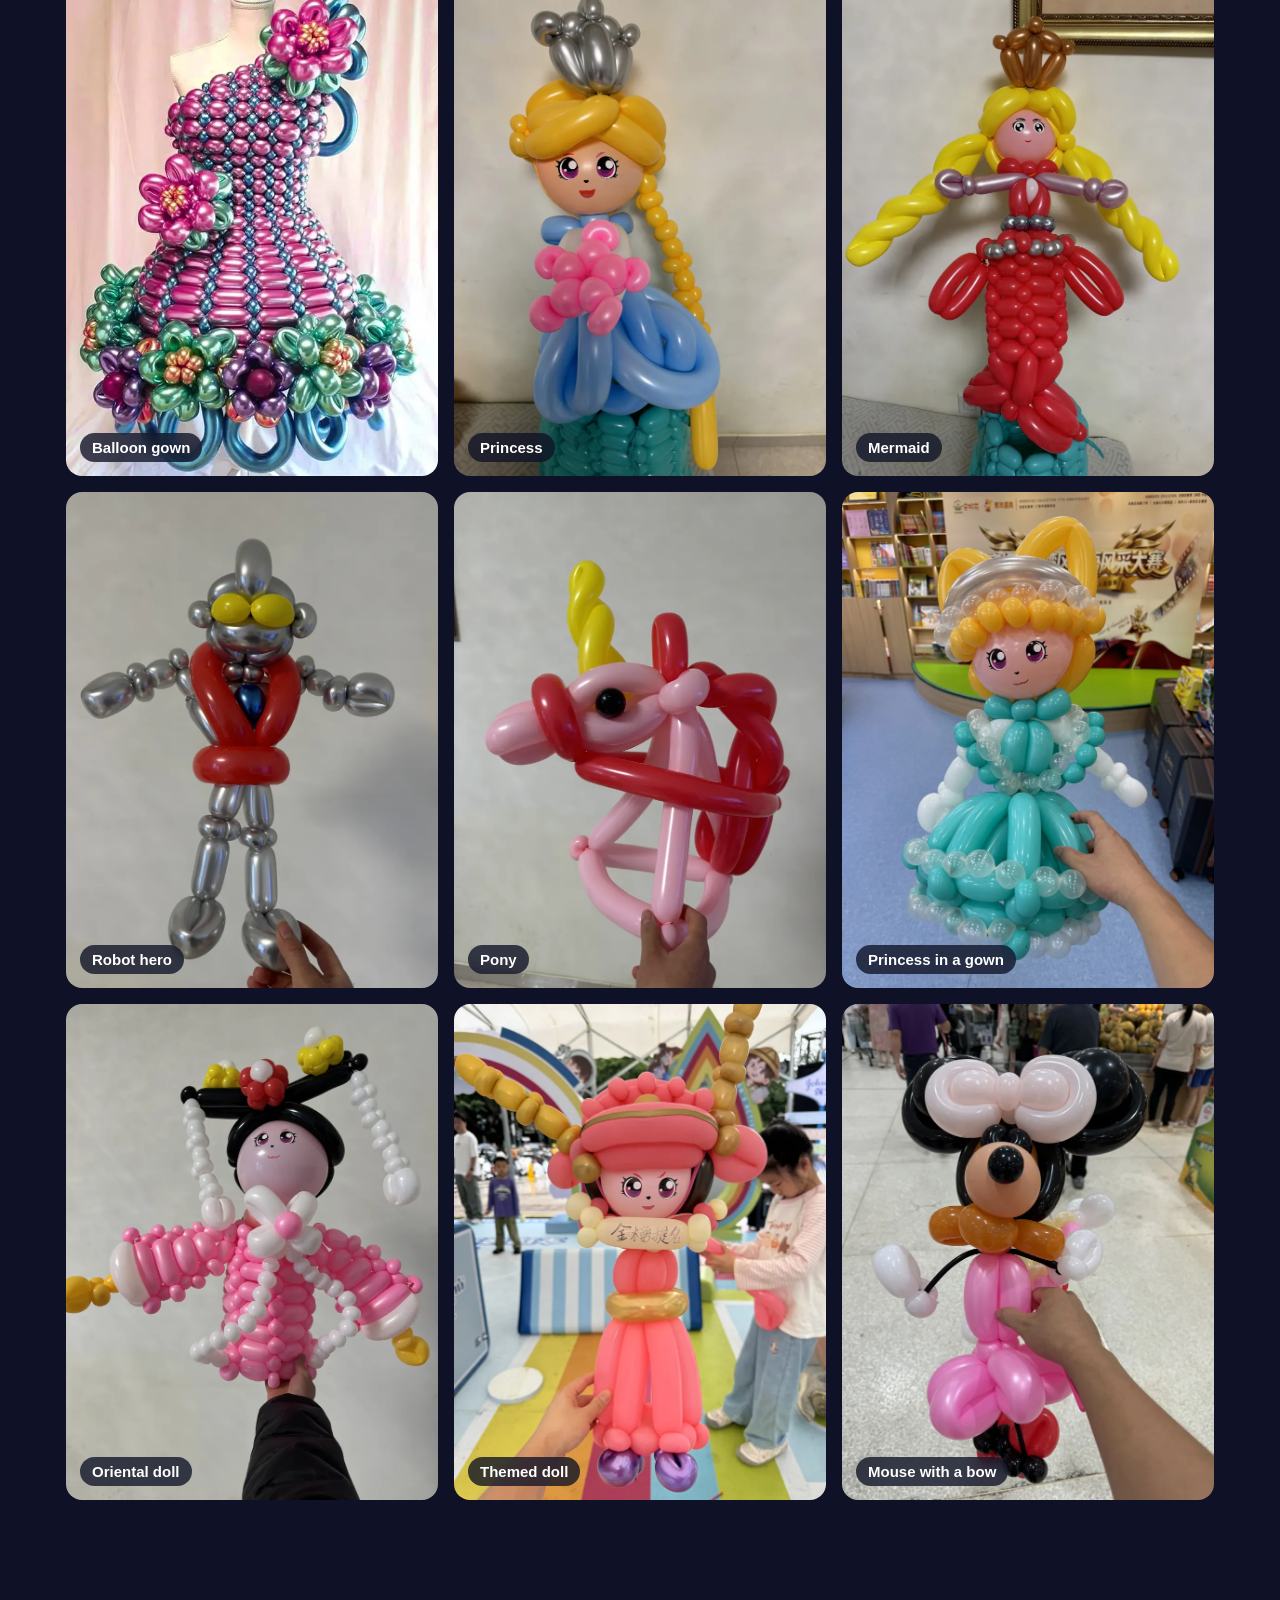
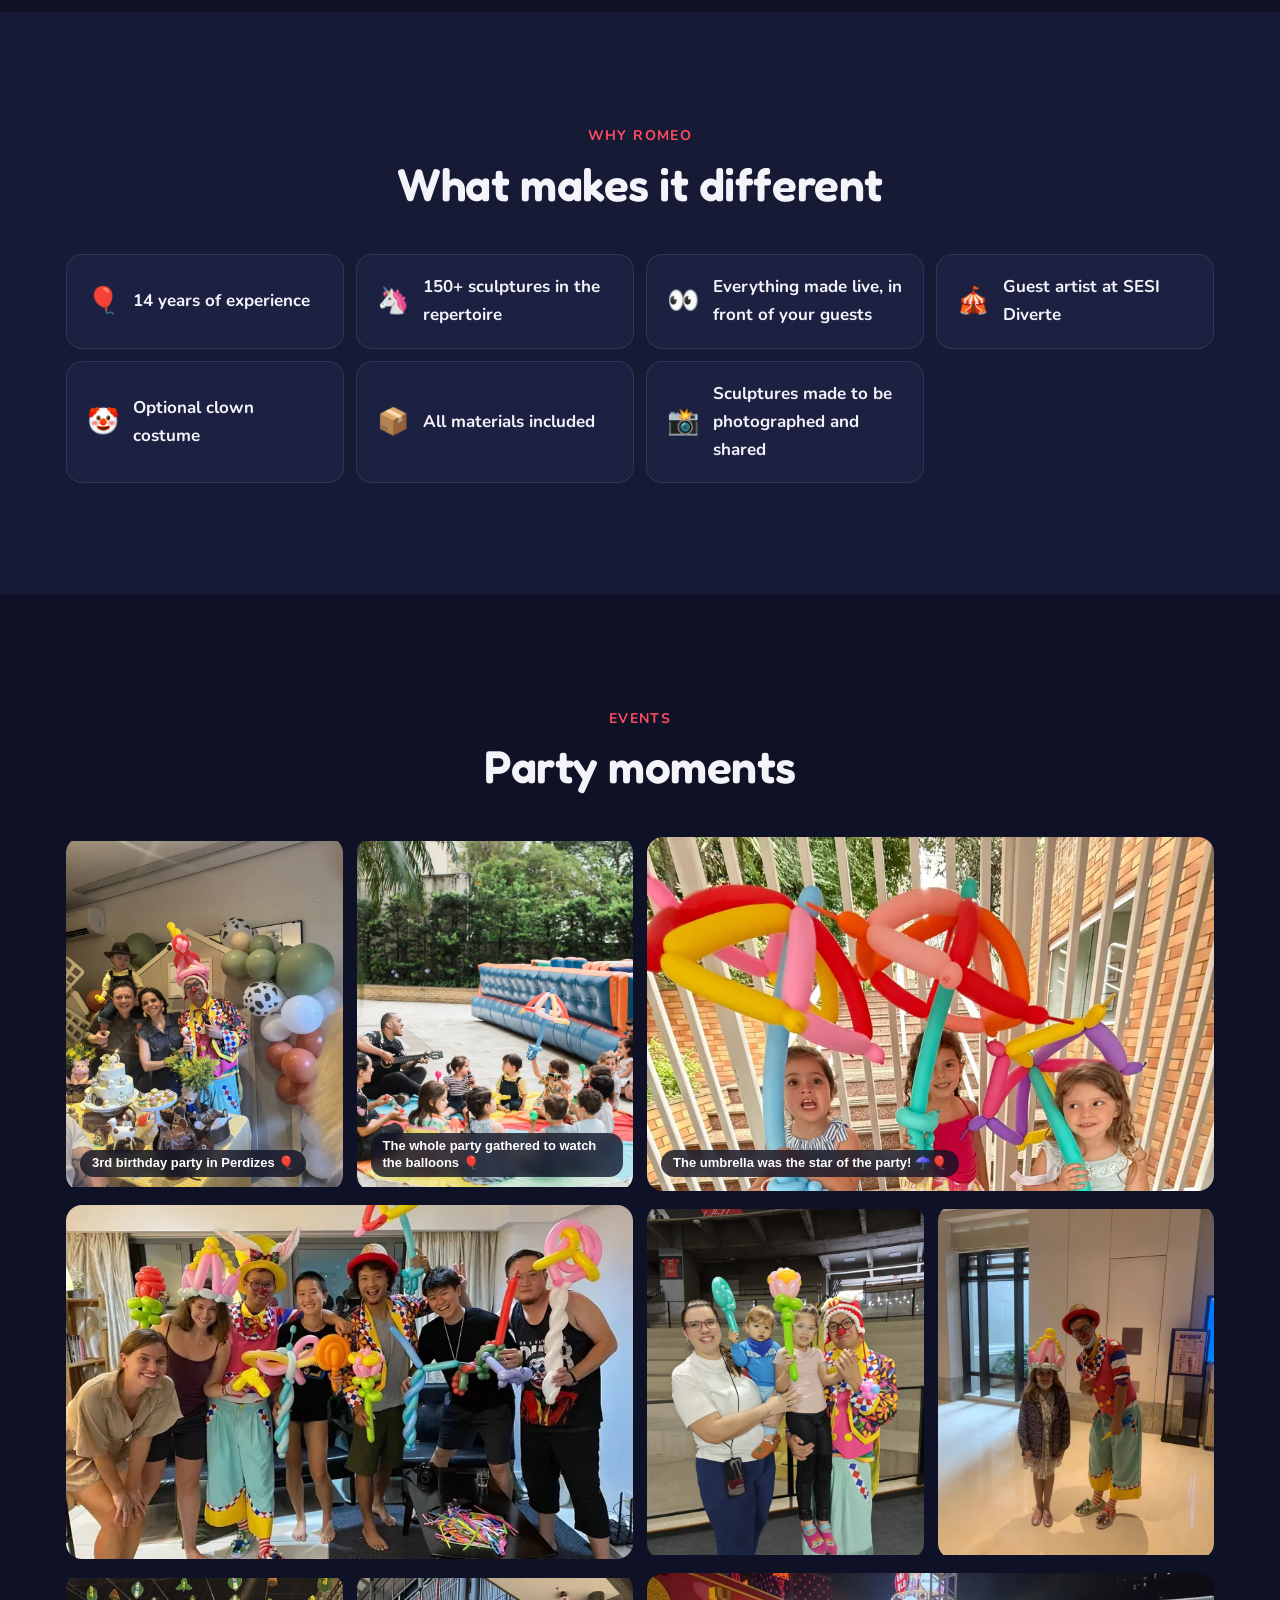
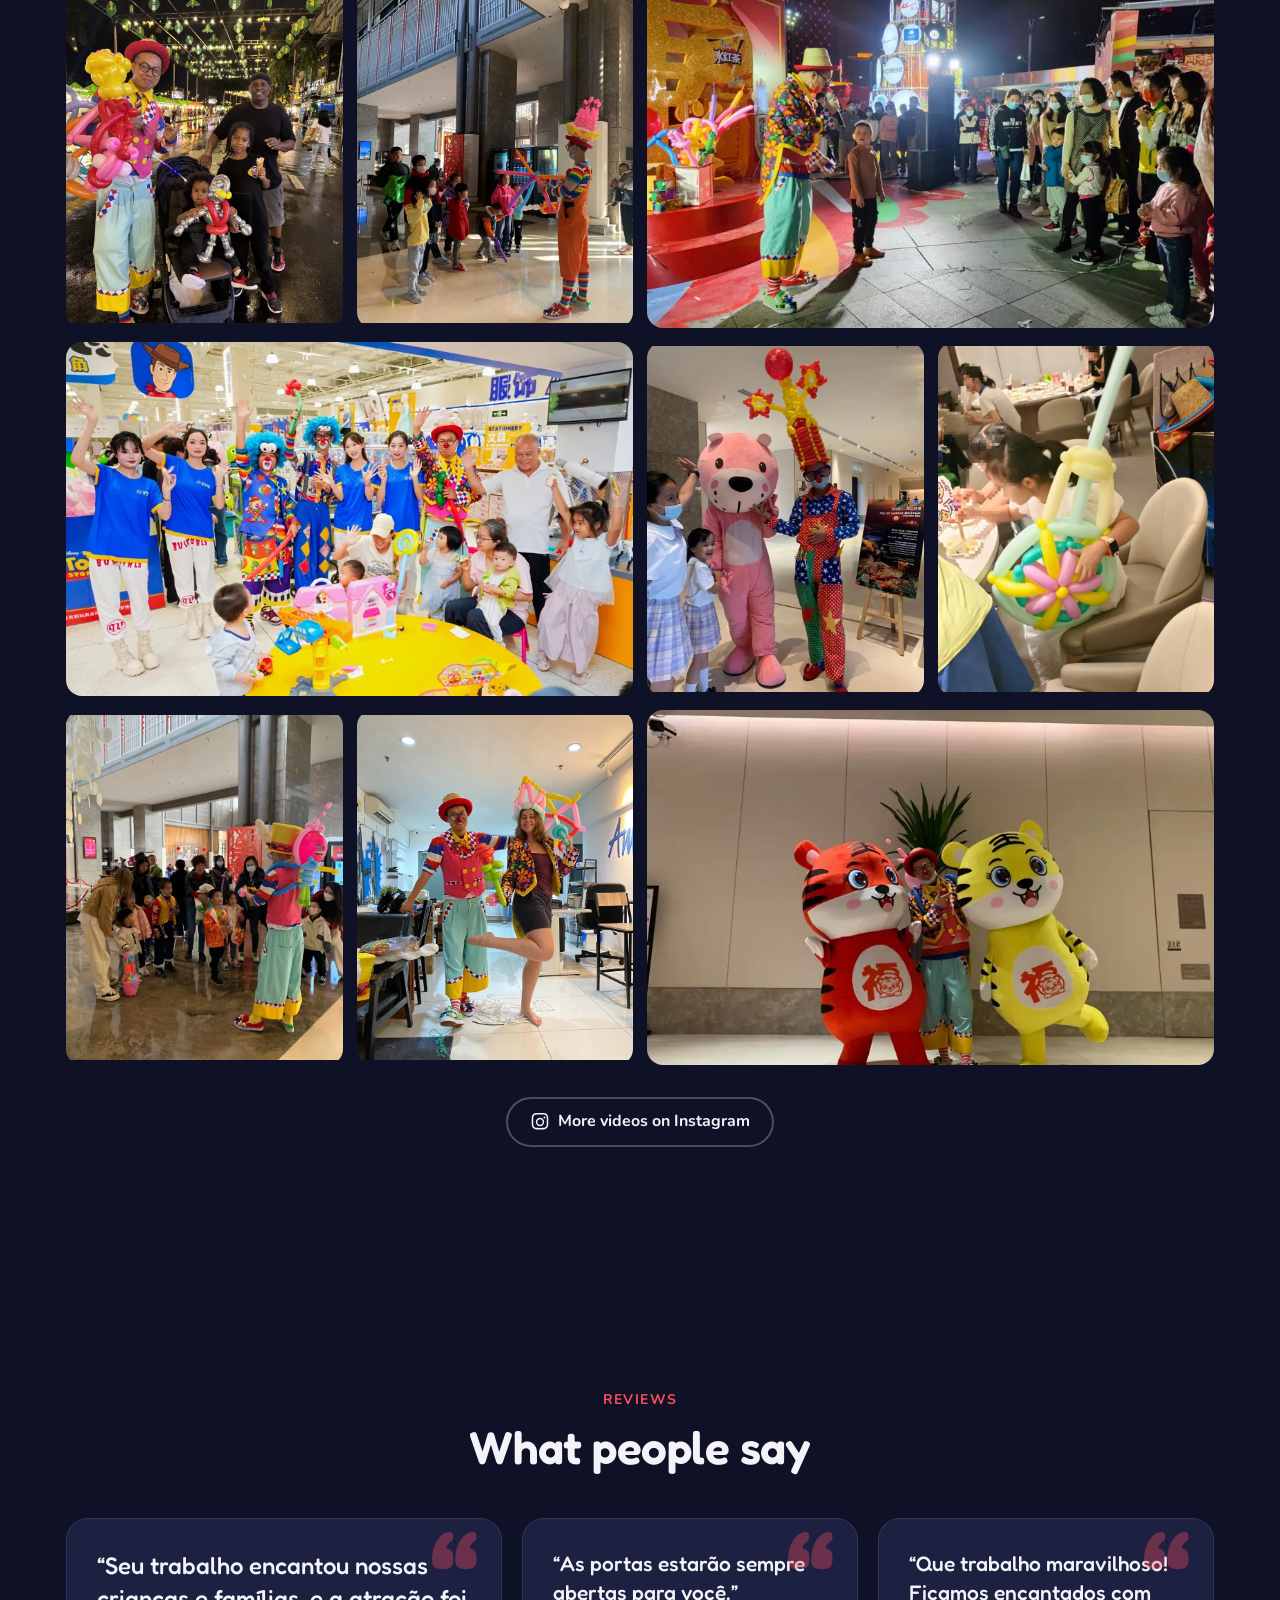
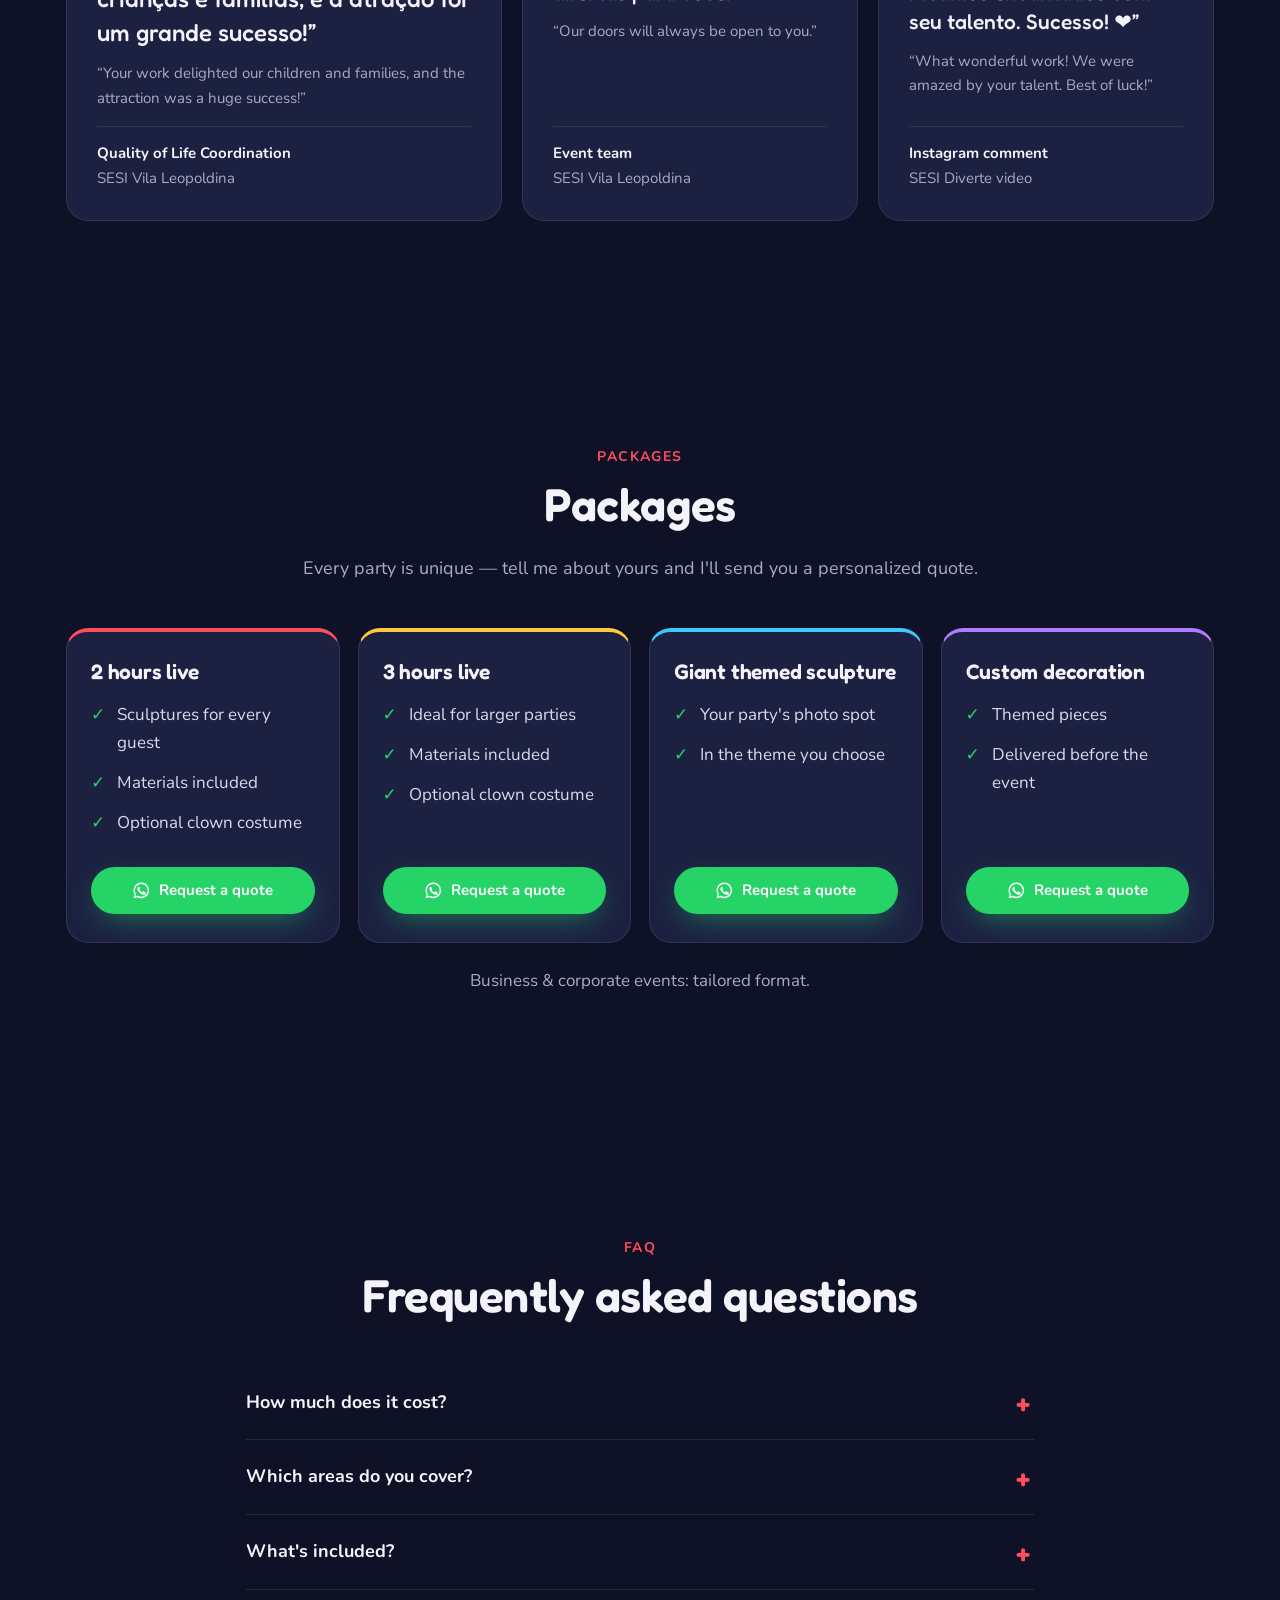
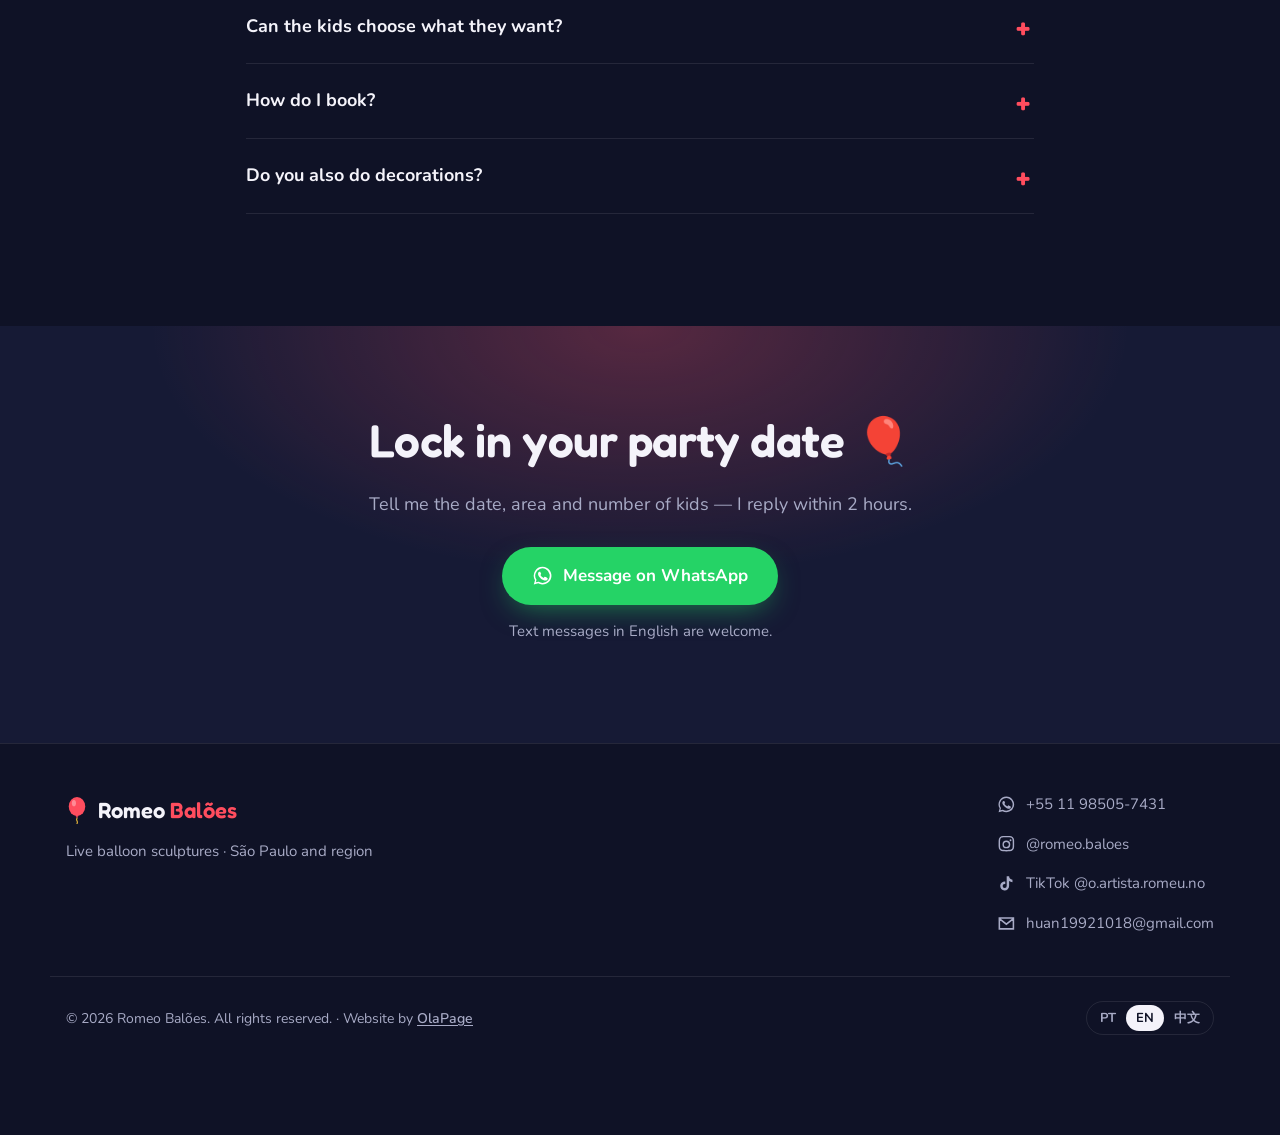
==== commit 05098a62: "造型数量全站从 100 改为 150（三语） Co-Authored-By: Claude Opus 5.5 <noreply@anthropic.com>" ====
--- a/site/public/en/index.html
+++ b/site/public/en/index.html
@@ -4,7 +4,7 @@
 <meta charset="utf-8">
 <meta name="viewport" content="width=device-width, initial-scale=1, viewport-fit=cover">
 <title>Romeo Balões — Live Balloon Artist in São Paulo</title>
-<meta name="description" content="Live balloon sculptures for kids&#x27; parties and events in São Paulo. 14 years of experience, over 100 designs. Request a quote on WhatsApp.">
+<meta name="description" content="Live balloon sculptures for kids&#x27; parties and events in São Paulo. 14 years of experience, over 150 designs. Request a quote on WhatsApp.">
 <link rel="canonical" href="https://romeo-baloes.vercel.app/en/">
 <link rel="alternate" hreflang="pt-BR" href="https://romeo-baloes.vercel.app/">
 <link rel="alternate" hreflang="en" href="https://romeo-baloes.vercel.app/en/">
@@ -14,7 +14,7 @@
 <meta property="og:type" content="website">
 <meta property="og:site_name" content="Romeo Balões">
 <meta property="og:title" content="Romeo Balões — Live Balloon Artist in São Paulo">
-<meta property="og:description" content="Live balloon sculptures for kids&#x27; parties and events in São Paulo. 14 years of experience, over 100 designs. Request a quote on WhatsApp.">
+<meta property="og:description" content="Live balloon sculptures for kids&#x27; parties and events in São Paulo. 14 years of experience, over 150 designs. Request a quote on WhatsApp.">
 <meta property="og:url" content="https://romeo-baloes.vercel.app/en/">
 <meta property="og:image" content="https://romeo-baloes.vercel.app/og-image.jpg?v=3625ed25">
 <meta property="og:image:width" content="1200">
@@ -30,7 +30,7 @@
 <script>document.documentElement.classList.add("js")</script>
 <script>window.va = window.va || function () { (window.vaq = window.vaq || []).push(arguments); };</script>
 <script defer src="/_vercel/insights/script.js"></script>
-<script type="application/ld+json">[{"@context": "https://schema.org", "@type": "EntertainmentBusiness", "name": "Romeo Balões", "description": "Live balloon sculptures for kids' parties and events in São Paulo. 14 years of experience, over 100 designs. Request a quote on WhatsApp.", "url": "https://romeo-baloes.vercel.app/en/", "image": "https://romeo-baloes.vercel.app/og-image.jpg", "telephone": "+55 11 98505-7431", "email": "huan19921018@gmail.com", "areaServed": {"@type": "City", "name": "São Paulo"}, "address": {"@type": "PostalAddress", "addressLocality": "São Paulo", "addressRegion": "SP", "addressCountry": "BR"}, "sameAs": ["https://www.instagram.com/romeo.baloes", "https://www.tiktok.com/@o.artista.romeu.no"], "knowsLanguage": ["pt-BR", "en", "zh"]}, {"@context": "https://schema.org", "@type": "FAQPage", "mainEntity": [{"@type": "Question", "name": "How much does it cost?", "acceptedAnswer": {"@type": "Answer", "text": "The price depends on the duration, number of guests and party location. Message me on WhatsApp with the date and area and I'll send a quote right away."}}, {"@type": "Question", "name": "Which areas do you cover?", "acceptedAnswer": {"@type": "Answer", "text": "São Paulo and the metropolitan region. Send me the party address and I'll confirm travel."}}, {"@type": "Question", "name": "What's included?", "acceptedAnswer": {"@type": "Answer", "text": "All balloons and materials, the live performance for the booked time and, if you like, the clown costume."}}, {"@type": "Question", "name": "Can the kids choose what they want?", "acceptedAnswer": {"@type": "Answer", "text": "Yes! I have over 100 sculptures in my repertoire — characters, animals, party themes. They choose and I make it on the spot."}}, {"@type": "Question", "name": "How do I book?", "acceptedAnswer": {"@type": "Answer", "text": "With a 50% deposit via Pix. The balance is paid on the day of the event. As soon as the deposit arrives, the date is yours! 🎈"}}, {"@type": "Question", "name": "Do you also do decorations?", "acceptedAnswer": {"@type": "Answer", "text": "I make custom themed sculptures for decor and a giant themed sculpture as a photo spot."}}]}]</script>
+<script type="application/ld+json">[{"@context": "https://schema.org", "@type": "EntertainmentBusiness", "name": "Romeo Balões", "description": "Live balloon sculptures for kids' parties and events in São Paulo. 14 years of experience, over 150 designs. Request a quote on WhatsApp.", "url": "https://romeo-baloes.vercel.app/en/", "image": "https://romeo-baloes.vercel.app/og-image.jpg", "telephone": "+55 11 98505-7431", "email": "huan19921018@gmail.com", "areaServed": {"@type": "City", "name": "São Paulo"}, "address": {"@type": "PostalAddress", "addressLocality": "São Paulo", "addressRegion": "SP", "addressCountry": "BR"}, "sameAs": ["https://www.instagram.com/romeo.baloes", "https://www.tiktok.com/@o.artista.romeu.no"], "knowsLanguage": ["pt-BR", "en", "zh"]}, {"@context": "https://schema.org", "@type": "FAQPage", "mainEntity": [{"@type": "Question", "name": "How much does it cost?", "acceptedAnswer": {"@type": "Answer", "text": "The price depends on the duration, number of guests and party location. Message me on WhatsApp with the date and area and I'll send a quote right away."}}, {"@type": "Question", "name": "Which areas do you cover?", "acceptedAnswer": {"@type": "Answer", "text": "São Paulo and the metropolitan region. Send me the party address and I'll confirm travel."}}, {"@type": "Question", "name": "What's included?", "acceptedAnswer": {"@type": "Answer", "text": "All balloons and materials, the live performance for the booked time and, if you like, the clown costume."}}, {"@type": "Question", "name": "Can the kids choose what they want?", "acceptedAnswer": {"@type": "Answer", "text": "Yes! I have over 150 sculptures in my repertoire — characters, animals, party themes. They choose and I make it on the spot."}}, {"@type": "Question", "name": "How do I book?", "acceptedAnswer": {"@type": "Answer", "text": "With a 50% deposit via Pix. The balance is paid on the day of the event. As soon as the deposit arrives, the date is yours! 🎈"}}, {"@type": "Question", "name": "Do you also do decorations?", "acceptedAnswer": {"@type": "Answer", "text": "I make custom themed sculptures for decor and a giant themed sculpture as a photo spot."}}]}]</script>
 </head>
 <body class="lang-en">
 <a class="skip" href="#main">Skip to content</a>
@@ -53,7 +53,7 @@
     <div class="hero-text">
       <p class="eyebrow">Balloon artist · São Paulo</p>
       <h1>It's not just balloons.<br><em>It's the star of your party.</em></h1>
-      <p class="hero-sub">Live balloon sculptures — 14 years of experience and over 100 designs in the repertoire.</p>
+      <p class="hero-sub">Live balloon sculptures — 14 years of experience and over 150 designs in the repertoire.</p>
       <div class="hero-cta">
         <a class="btn btn-wa btn-lg" href="https://wa.me/5511985057431?text=Hi%20Romeo%21%20I%20saw%20your%20website%20and%20I%27d%20like%20to%20ask%20about%20an%20event.%0ADate%3A%0AArea%3A%0ANumber%20of%20kids%3A" target="_blank" rel="noopener"><svg class="ico" viewBox="0 0 24 24" aria-hidden="true"><path fill="currentColor" d="M12 2a10 10 0 0 0-8.6 15.1L2 22l5-1.3A10 10 0 1 0 12 2Zm0 18.2c-1.6 0-3.1-.4-4.4-1.2l-.3-.2-3 .8.8-2.9-.2-.3A8.2 8.2 0 1 1 12 20.2Zm4.5-6.1c-.2-.1-1.5-.7-1.7-.8s-.4-.1-.6.1-.7.8-.8 1-.3.2-.5.1a6.7 6.7 0 0 1-3.3-2.9c-.2-.4.2-.4.7-1.3.1-.2 0-.3 0-.4l-.8-1.8c-.2-.5-.4-.4-.6-.4h-.5a1 1 0 0 0-.7.3 3 3 0 0 0-.9 2.2 5.2 5.2 0 0 0 1.1 2.7 11.9 11.9 0 0 0 4.6 4c1.7.7 2.3.8 3.2.7a2.7 2.7 0 0 0 1.8-1.3 2.2 2.2 0 0 0 .2-1.3c-.1-.1-.3-.2-.5-.3Z"/></svg>Book your date on WhatsApp</a>
         <a class="btn btn-ghost btn-lg" href="#services">See services</a>
@@ -67,7 +67,7 @@
 </section>
 
 <section class="trust" aria-label="What makes it different">
-  <div class="wrap trust-grid"><div class="trust-item"><strong>14</strong><span>years of experience</span></div><div class="trust-item"><strong>100+</strong><span>sculptures in the repertoire</span></div><div class="trust-item"><strong>SESI</strong><span>guest artist at SESI Diverte</span></div></div>
+  <div class="wrap trust-grid"><div class="trust-item"><strong>14</strong><span>years of experience</span></div><div class="trust-item"><strong>150+</strong><span>sculptures in the repertoire</span></div><div class="trust-item"><strong>SESI</strong><span>guest artist at SESI Diverte</span></div></div>
 </section>
 
 <section class="section about" id="about">
@@ -76,7 +76,7 @@
     <div class="about-text reveal">
       <p class="kicker">About</p>
       <h2>Romeo — Balloon Artist</h2>
-      <p>With 14 years of experience, Romeo has turned balloon art into a live show. His repertoire spans more than 100 sculptures — characters, animals, hats, giant pieces and themed creations, made on the spot in front of children and guests.</p><p>Based in São Paulo, Romeo performs at children&#x27;s parties, store events, restaurants and large family events — such as SESI Diverte (Vila Leopoldina), where the event coordinators wrote: “Your work delighted our children and families, and the attraction was a huge success!”</p>
+      <p>With 14 years of experience, Romeo has turned balloon art into a live show. His repertoire spans more than 150 sculptures — characters, animals, hats, giant pieces and themed creations, made on the spot in front of children and guests.</p><p>Based in São Paulo, Romeo performs at children&#x27;s parties, store events, restaurants and large family events — such as SESI Diverte (Vila Leopoldina), where the event coordinators wrote: “Your work delighted our children and families, and the attraction was a huge success!”</p>
       <p class="punch">A flower, a puppy and a sword? That&#x27;s just the beginning.</p>
       <p class="lang-note">Romeo is from China and works in Portuguese, English and Chinese — just send a WhatsApp message in any of them.</p>
     </div>
@@ -107,7 +107,7 @@
 
 <section class="section works-sec" id="works">
   <div class="wrap">
-    <header class="section-head reveal"><p class="kicker">Repertoire</p><h2>Sculptures by Romeo</h2><p>Princesses, heroes, little animals and themed pieces — a sample of the 100+ sculptures in the repertoire.</p></header>
+    <header class="section-head reveal"><p class="kicker">Repertoire</p><h2>Sculptures by Romeo</h2><p>Princesses, heroes, little animals and themed pieces — a sample of the 150+ sculptures in the repertoire.</p></header>
     <div class="works"><button class="g-item work reveal" type="button" data-full="../img/w-gown-1600.webp?v=f829be56" aria-label="Balloon gown"><img class="" src="../img/w-gown-800.webp?v=f829be56" srcset="../img/w-gown-800.webp?v=f829be56 800w, ../img/w-gown-1200.webp?v=f829be56 1200w, ../img/w-gown-1600.webp?v=f829be56 1600w" sizes="(min-width: 900px) 33vw, 50vw" alt="Balloon gown" loading="lazy" decoding="async"><span class="work-label">Balloon gown</span></button><button class="g-item work reveal" type="button" data-full="../img/w-princess-1600.webp?v=fe43b192" aria-label="Princess"><img class="" src="../img/w-princess-800.webp?v=7ef98ec7" srcset="../img/w-princess-800.webp?v=7ef98ec7 800w, ../img/w-princess-1200.webp?v=d2daa711 1200w, ../img/w-princess-1600.webp?v=fe43b192 1600w" sizes="(min-width: 900px) 33vw, 50vw" alt="Princess" loading="lazy" decoding="async"><span class="work-label">Princess</span></button><button class="g-item work reveal" type="button" data-full="../img/w-mermaid-1600.webp?v=f64dbb5a" aria-label="Mermaid"><img class="" src="../img/w-mermaid-800.webp?v=d6a1c077" srcset="../img/w-mermaid-800.webp?v=d6a1c077 800w, ../img/w-mermaid-1200.webp?v=130f84ac 1200w, ../img/w-mermaid-1600.webp?v=f64dbb5a 1600w" sizes="(min-width: 900px) 33vw, 50vw" alt="Mermaid" loading="lazy" decoding="async"><span class="work-label">Mermaid</span></button><button class="g-item work reveal" type="button" data-full="../img/w-robot-1600.webp?v=2056eaa0" aria-label="Robot hero"><img class="" src="../img/w-robot-800.webp?v=a9c3ec23" srcset="../img/w-robot-800.webp?v=a9c3ec23 800w, ../img/w-robot-1200.webp?v=0e2db51b 1200w, ../img/w-robot-1600.webp?v=2056eaa0 1600w" sizes="(min-width: 900px) 33vw, 50vw" alt="Robot hero" loading="lazy" decoding="async"><span class="work-label">Robot hero</span></button><button class="g-item work reveal" type="button" data-full="../img/w-horse-1600.webp?v=0f36bb14" aria-label="Pony"><img class="" src="../img/w-horse-800.webp?v=0ca2b351" srcset="../img/w-horse-800.webp?v=0ca2b351 800w, ../img/w-horse-1200.webp?v=74e12756 1200w, ../img/w-horse-1600.webp?v=0f36bb14 1600w" sizes="(min-width: 900px) 33vw, 50vw" alt="Pony" loading="lazy" decoding="async"><span class="work-label">Pony</span></button><button class="g-item work reveal" type="button" data-full="../img/w-dress-doll-1600.webp?v=b3924a16" aria-label="Princess in a gown"><img class="" src="../img/w-dress-doll-800.webp?v=049b6e04" srcset="../img/w-dress-doll-800.webp?v=049b6e04 800w, ../img/w-dress-doll-1200.webp?v=b2bd9c36 1200w, ../img/w-dress-doll-1600.webp?v=b3924a16 1600w" sizes="(min-width: 900px) 33vw, 50vw" alt="Princess in a gown" loading="lazy" decoding="async"><span class="work-label">Princess in a gown</span></button><button class="g-item work reveal" type="button" data-full="../img/w-doll-1600.webp?v=1e286638" aria-label="Oriental doll"><img class="" src="../img/w-doll-800.webp?v=72190b79" srcset="../img/w-doll-800.webp?v=72190b79 800w, ../img/w-doll-1200.webp?v=8d420709 1200w, ../img/w-doll-1600.webp?v=1e286638 1600w" sizes="(min-width: 900px) 33vw, 50vw" alt="Oriental doll" loading="lazy" decoding="async"><span class="work-label">Oriental doll</span></button><button class="g-item work reveal" type="button" data-full="../img/w-theme-1600.webp?v=00e9bc95" aria-label="Themed doll"><img class="" src="../img/w-theme-800.webp?v=932ae55d" srcset="../img/w-theme-800.webp?v=932ae55d 800w, ../img/w-theme-1200.webp?v=1a99233c 1200w, ../img/w-theme-1600.webp?v=00e9bc95 1600w" sizes="(min-width: 900px) 33vw, 50vw" alt="Themed doll" loading="lazy" decoding="async"><span class="work-label">Themed doll</span></button><button class="g-item work reveal" type="button" data-full="../img/w-mouse-1600.webp?v=95e60c36" aria-label="Mouse with a bow"><img class="" src="../img/w-mouse-800.webp?v=079a0377" srcset="../img/w-mouse-800.webp?v=079a0377 800w, ../img/w-mouse-1200.webp?v=4e567366 1200w, ../img/w-mouse-1600.webp?v=95e60c36 1600w" sizes="(min-width: 900px) 33vw, 50vw" alt="Mouse with a bow" loading="lazy" decoding="async"><span class="work-label">Mouse with a bow</span></button></div>
   </div>
 </section>
@@ -115,7 +115,7 @@
 <section class="section why">
   <div class="wrap">
     <header class="section-head reveal"><p class="kicker">Why Romeo</p><h2>What makes it different</h2></header>
-    <ul class="why-list"><li class="reveal"><span class="why-ico" aria-hidden="true">🎈</span>14 years of experience</li><li class="reveal"><span class="why-ico" aria-hidden="true">🦄</span>100+ sculptures in the repertoire</li><li class="reveal"><span class="why-ico" aria-hidden="true">👀</span>Everything made live, in front of your guests</li><li class="reveal"><span class="why-ico" aria-hidden="true">🎪</span>Guest artist at SESI Diverte</li><li class="reveal"><span class="why-ico" aria-hidden="true">🤡</span>Optional clown costume</li><li class="reveal"><span class="why-ico" aria-hidden="true">📦</span>All materials included</li><li class="reveal"><span class="why-ico" aria-hidden="true">📸</span>Sculptures made to be photographed and shared</li></ul>
+    <ul class="why-list"><li class="reveal"><span class="why-ico" aria-hidden="true">🎈</span>14 years of experience</li><li class="reveal"><span class="why-ico" aria-hidden="true">🦄</span>150+ sculptures in the repertoire</li><li class="reveal"><span class="why-ico" aria-hidden="true">👀</span>Everything made live, in front of your guests</li><li class="reveal"><span class="why-ico" aria-hidden="true">🎪</span>Guest artist at SESI Diverte</li><li class="reveal"><span class="why-ico" aria-hidden="true">🤡</span>Optional clown costume</li><li class="reveal"><span class="why-ico" aria-hidden="true">📦</span>All materials included</li><li class="reveal"><span class="why-ico" aria-hidden="true">📸</span>Sculptures made to be photographed and shared</li></ul>
   </div>
 </section>
 
@@ -173,7 +173,7 @@
 <section class="section" id="faq">
   <div class="wrap narrow">
     <header class="section-head reveal"><p class="kicker">FAQ</p><h2>Frequently asked questions</h2></header>
-    <div class="faq"><details class="reveal"><summary>How much does it cost?</summary><p>The price depends on the duration, number of guests and party location. Message me on WhatsApp with the date and area and I&#x27;ll send a quote right away.</p></details><details class="reveal"><summary>Which areas do you cover?</summary><p>São Paulo and the metropolitan region. Send me the party address and I&#x27;ll confirm travel.</p></details><details class="reveal"><summary>What&#x27;s included?</summary><p>All balloons and materials, the live performance for the booked time and, if you like, the clown costume.</p></details><details class="reveal"><summary>Can the kids choose what they want?</summary><p>Yes! I have over 100 sculptures in my repertoire — characters, animals, party themes. They choose and I make it on the spot.</p></details><details class="reveal"><summary>How do I book?</summary><p>With a 50% deposit via Pix. The balance is paid on the day of the event. As soon as the deposit arrives, the date is yours! 🎈</p></details><details class="reveal"><summary>Do you also do decorations?</summary><p>I make custom themed sculptures for decor and a giant themed sculpture as a photo spot.</p></details></div>
+    <div class="faq"><details class="reveal"><summary>How much does it cost?</summary><p>The price depends on the duration, number of guests and party location. Message me on WhatsApp with the date and area and I&#x27;ll send a quote right away.</p></details><details class="reveal"><summary>Which areas do you cover?</summary><p>São Paulo and the metropolitan region. Send me the party address and I&#x27;ll confirm travel.</p></details><details class="reveal"><summary>What&#x27;s included?</summary><p>All balloons and materials, the live performance for the booked time and, if you like, the clown costume.</p></details><details class="reveal"><summary>Can the kids choose what they want?</summary><p>Yes! I have over 150 sculptures in my repertoire — characters, animals, party themes. They choose and I make it on the spot.</p></details><details class="reveal"><summary>How do I book?</summary><p>With a 50% deposit via Pix. The balance is paid on the day of the event. As soon as the deposit arrives, the date is yours! 🎈</p></details><details class="reveal"><summary>Do you also do decorations?</summary><p>I make custom themed sculptures for decor and a giant themed sculpture as a photo spot.</p></details></div>
   </div>
 </section>
 
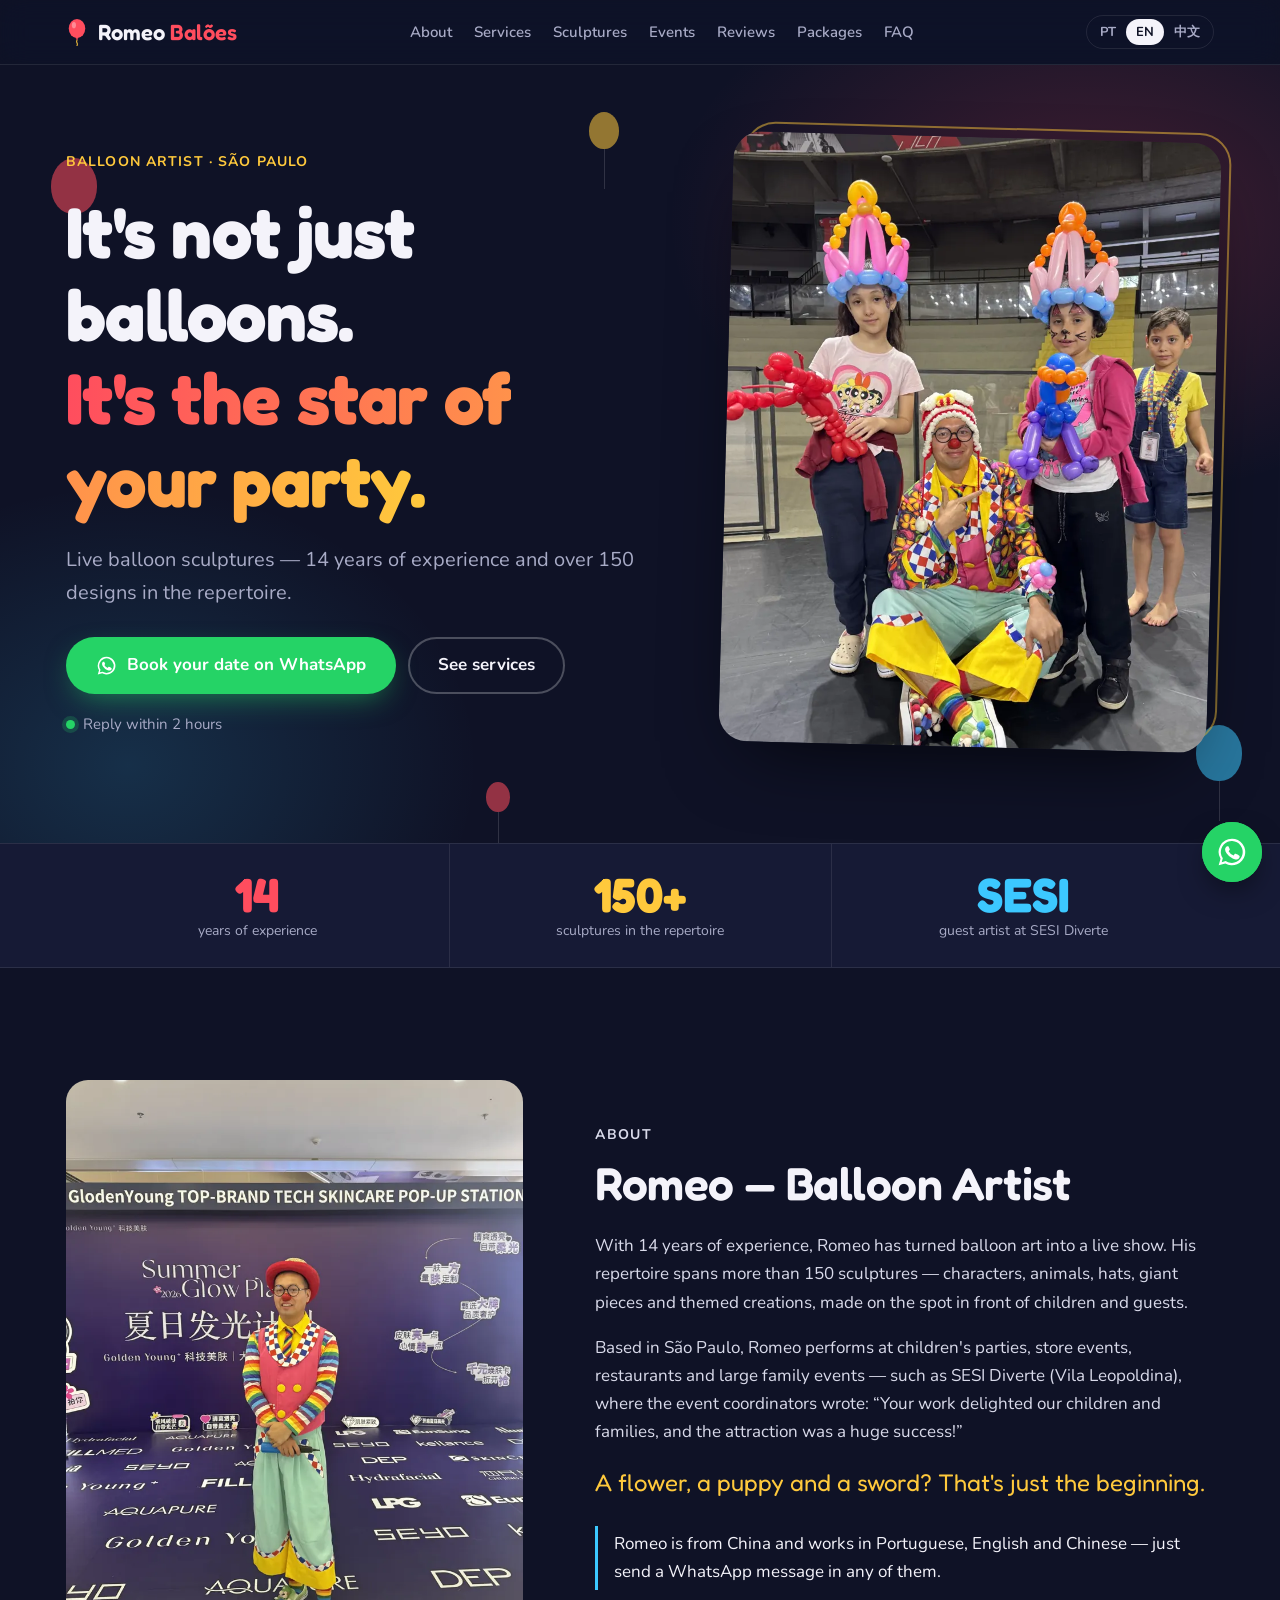
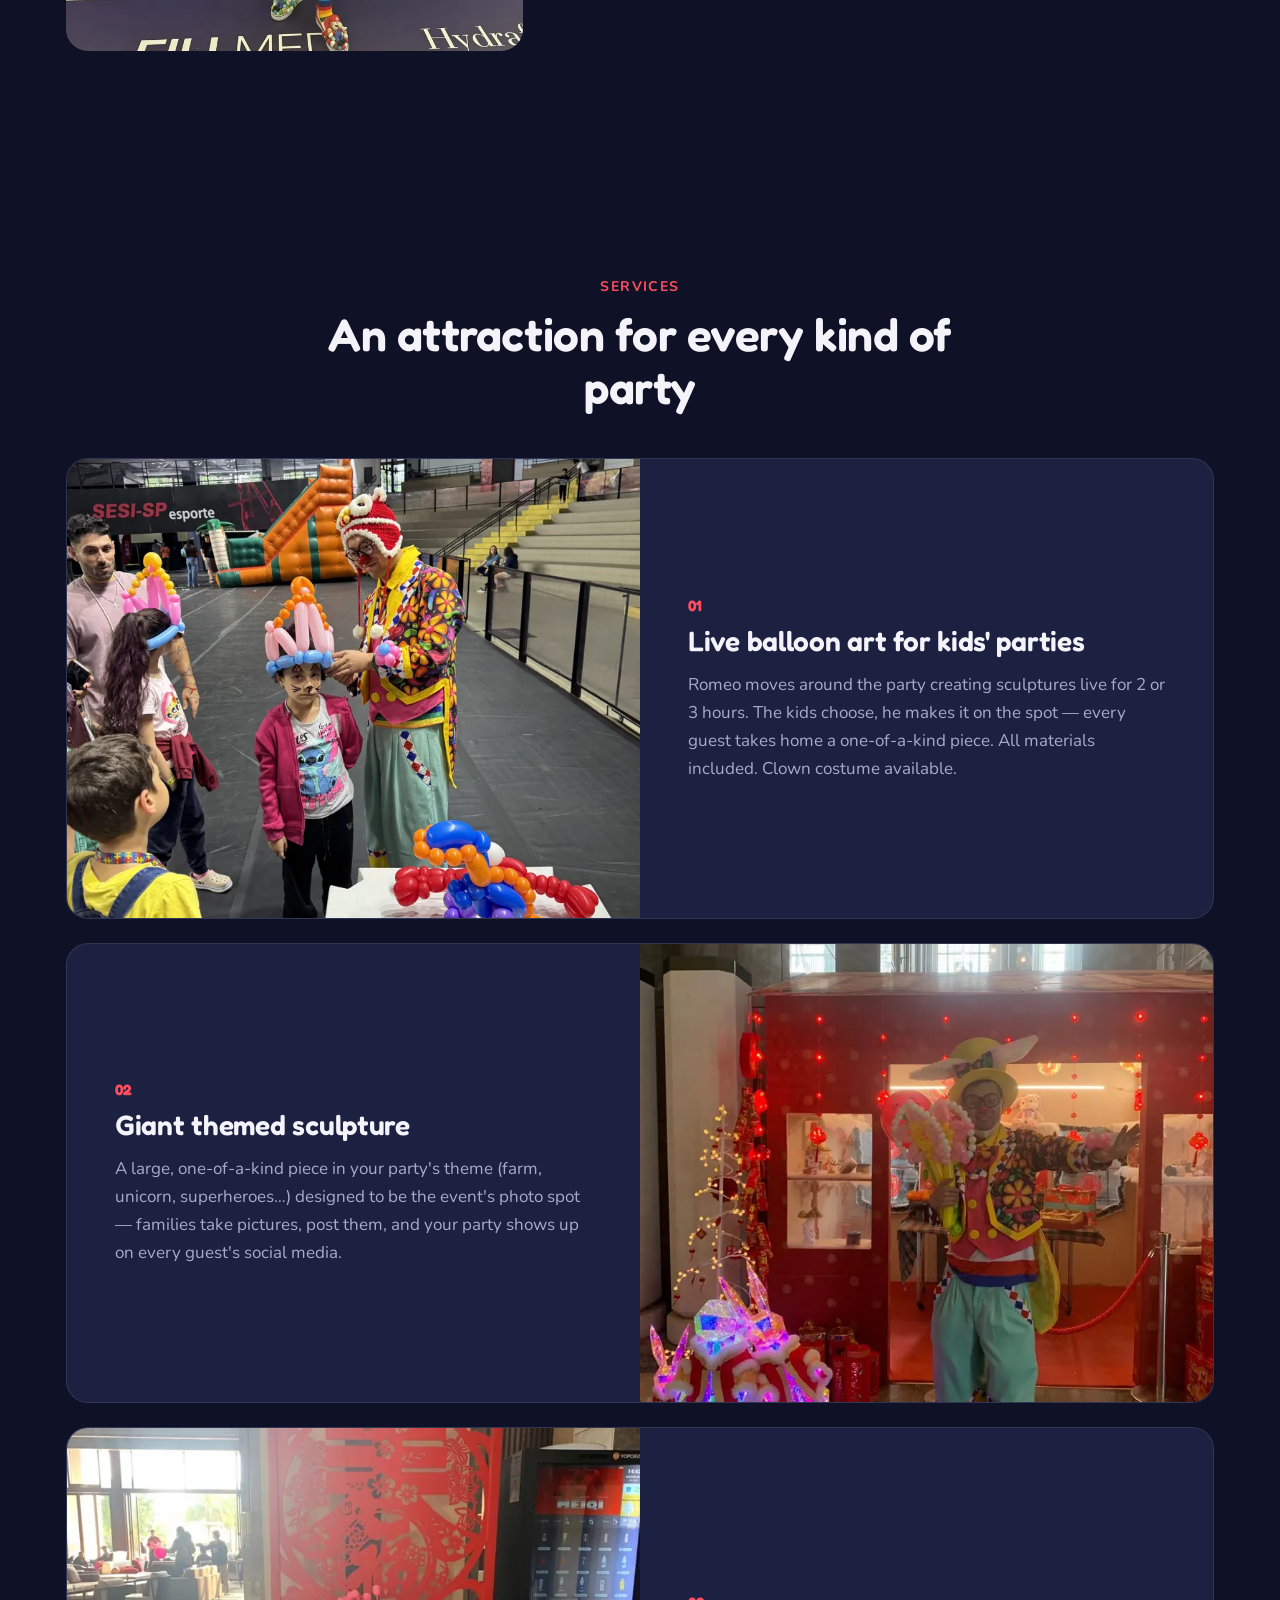
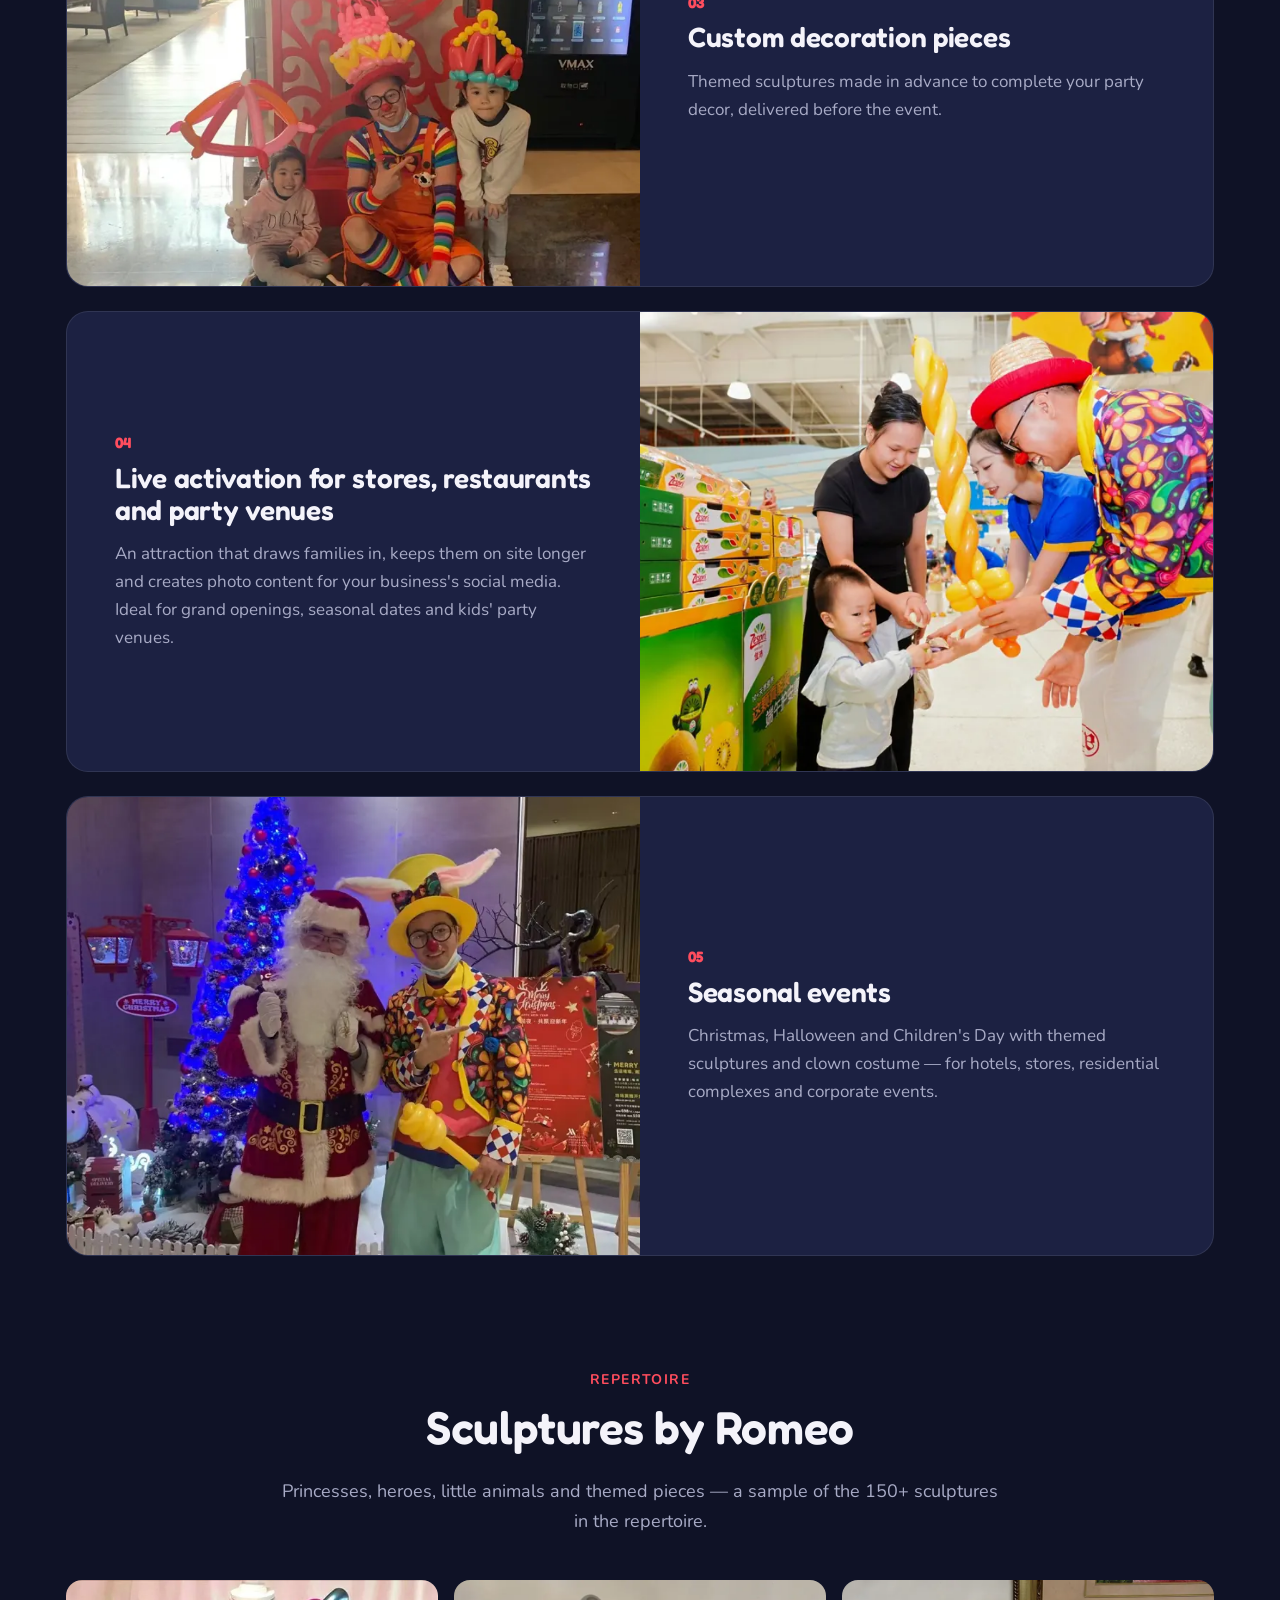
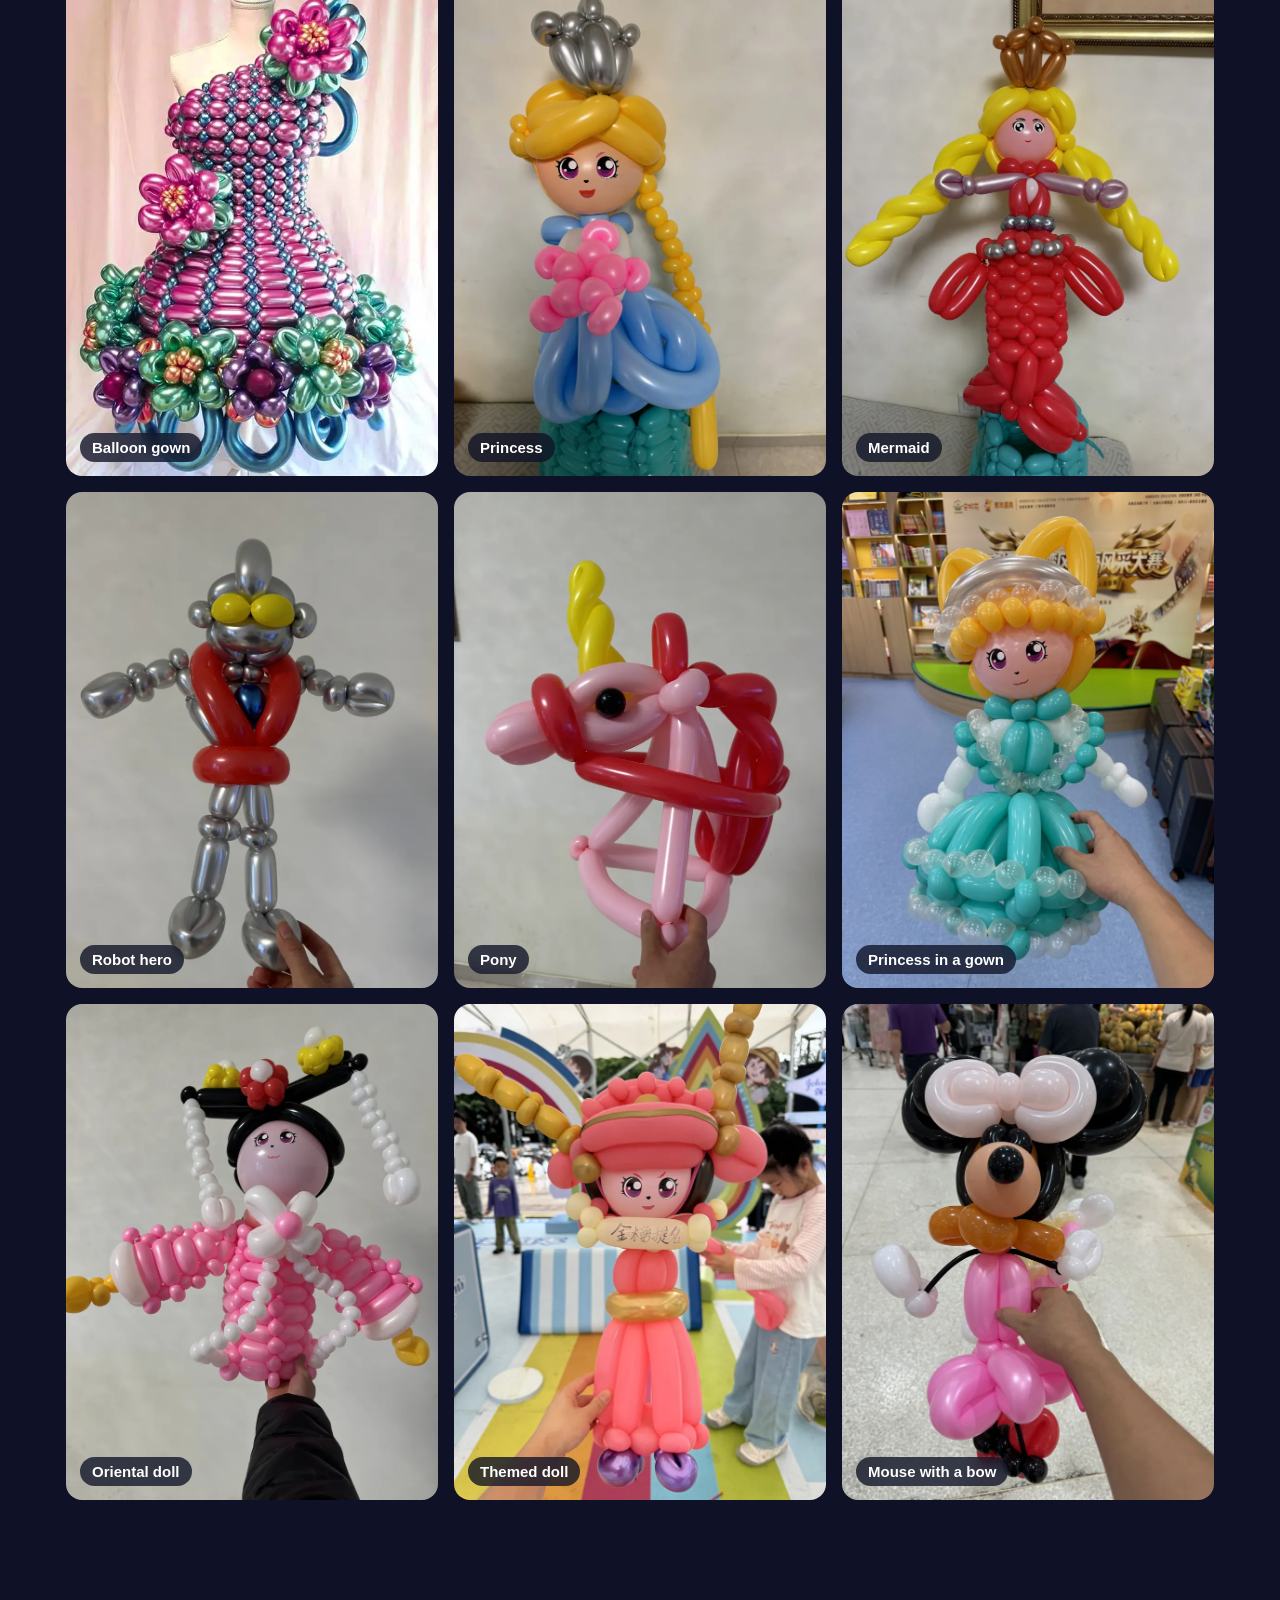
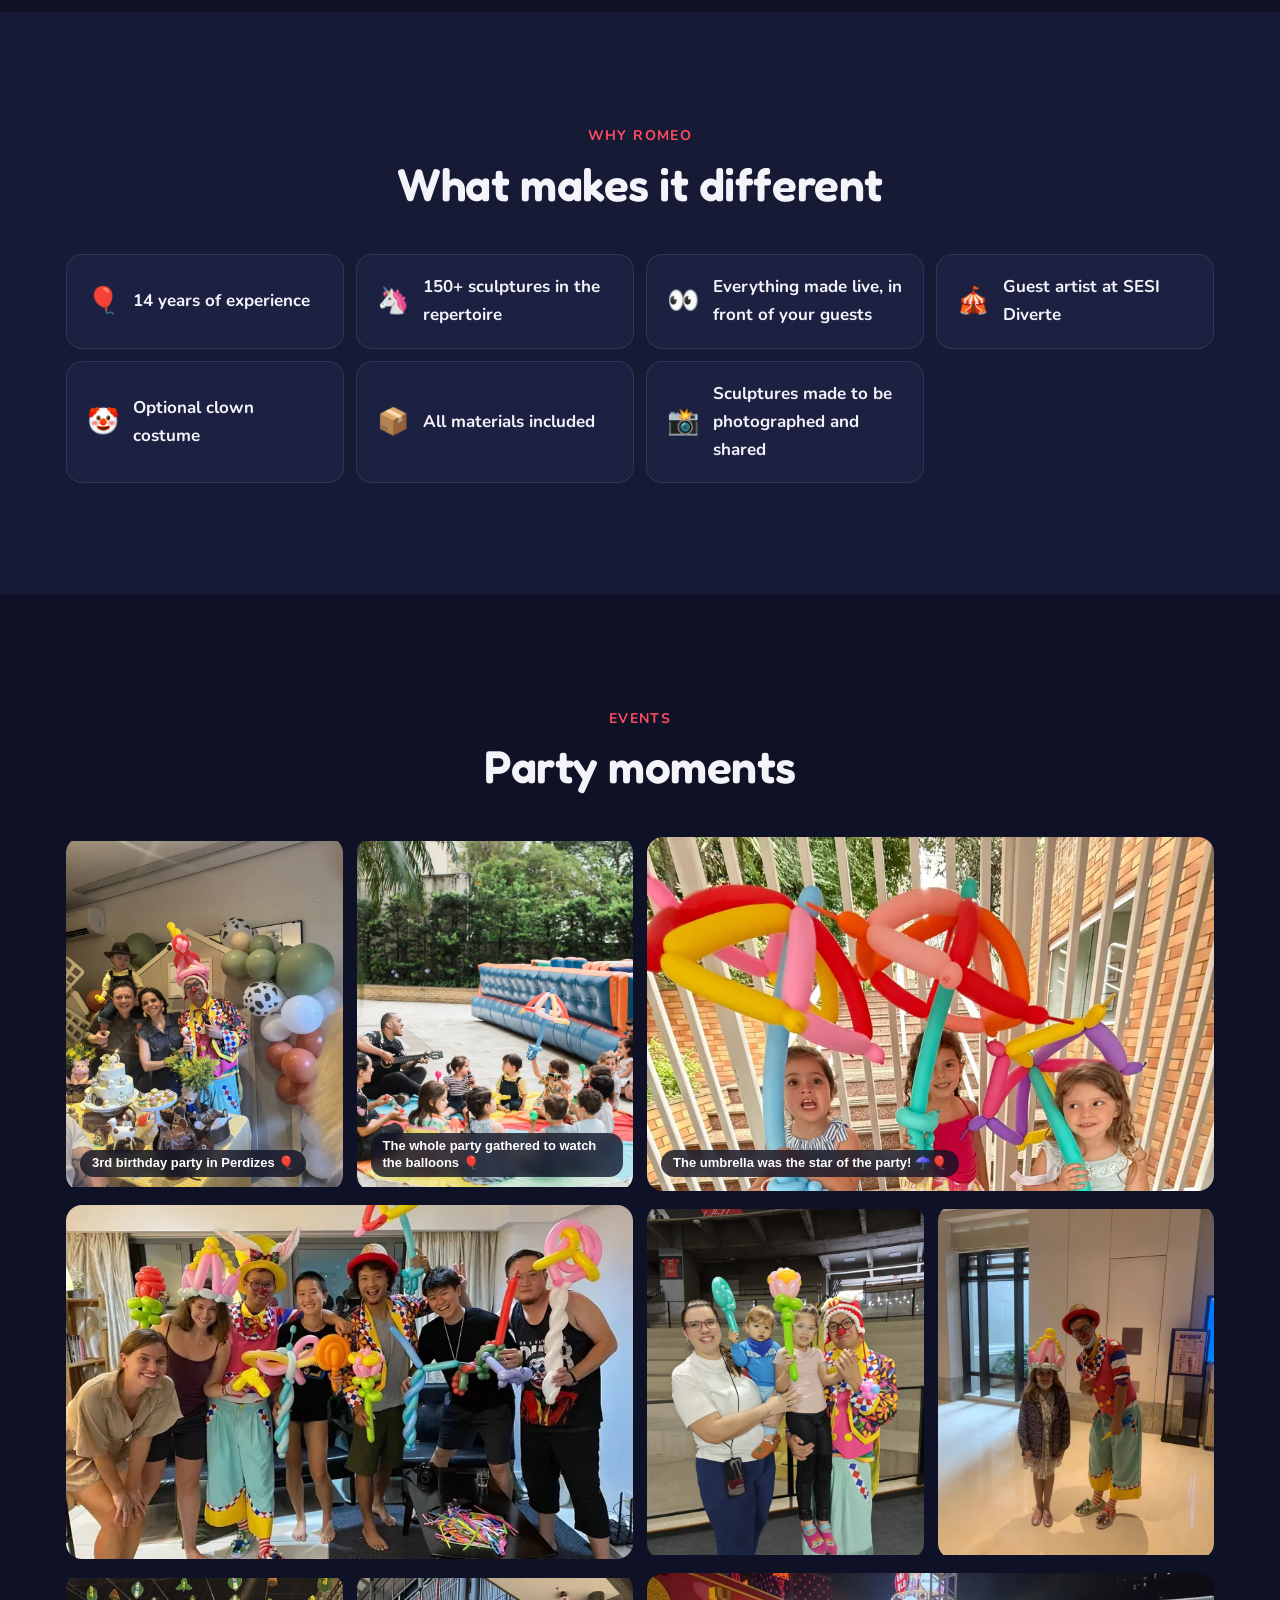
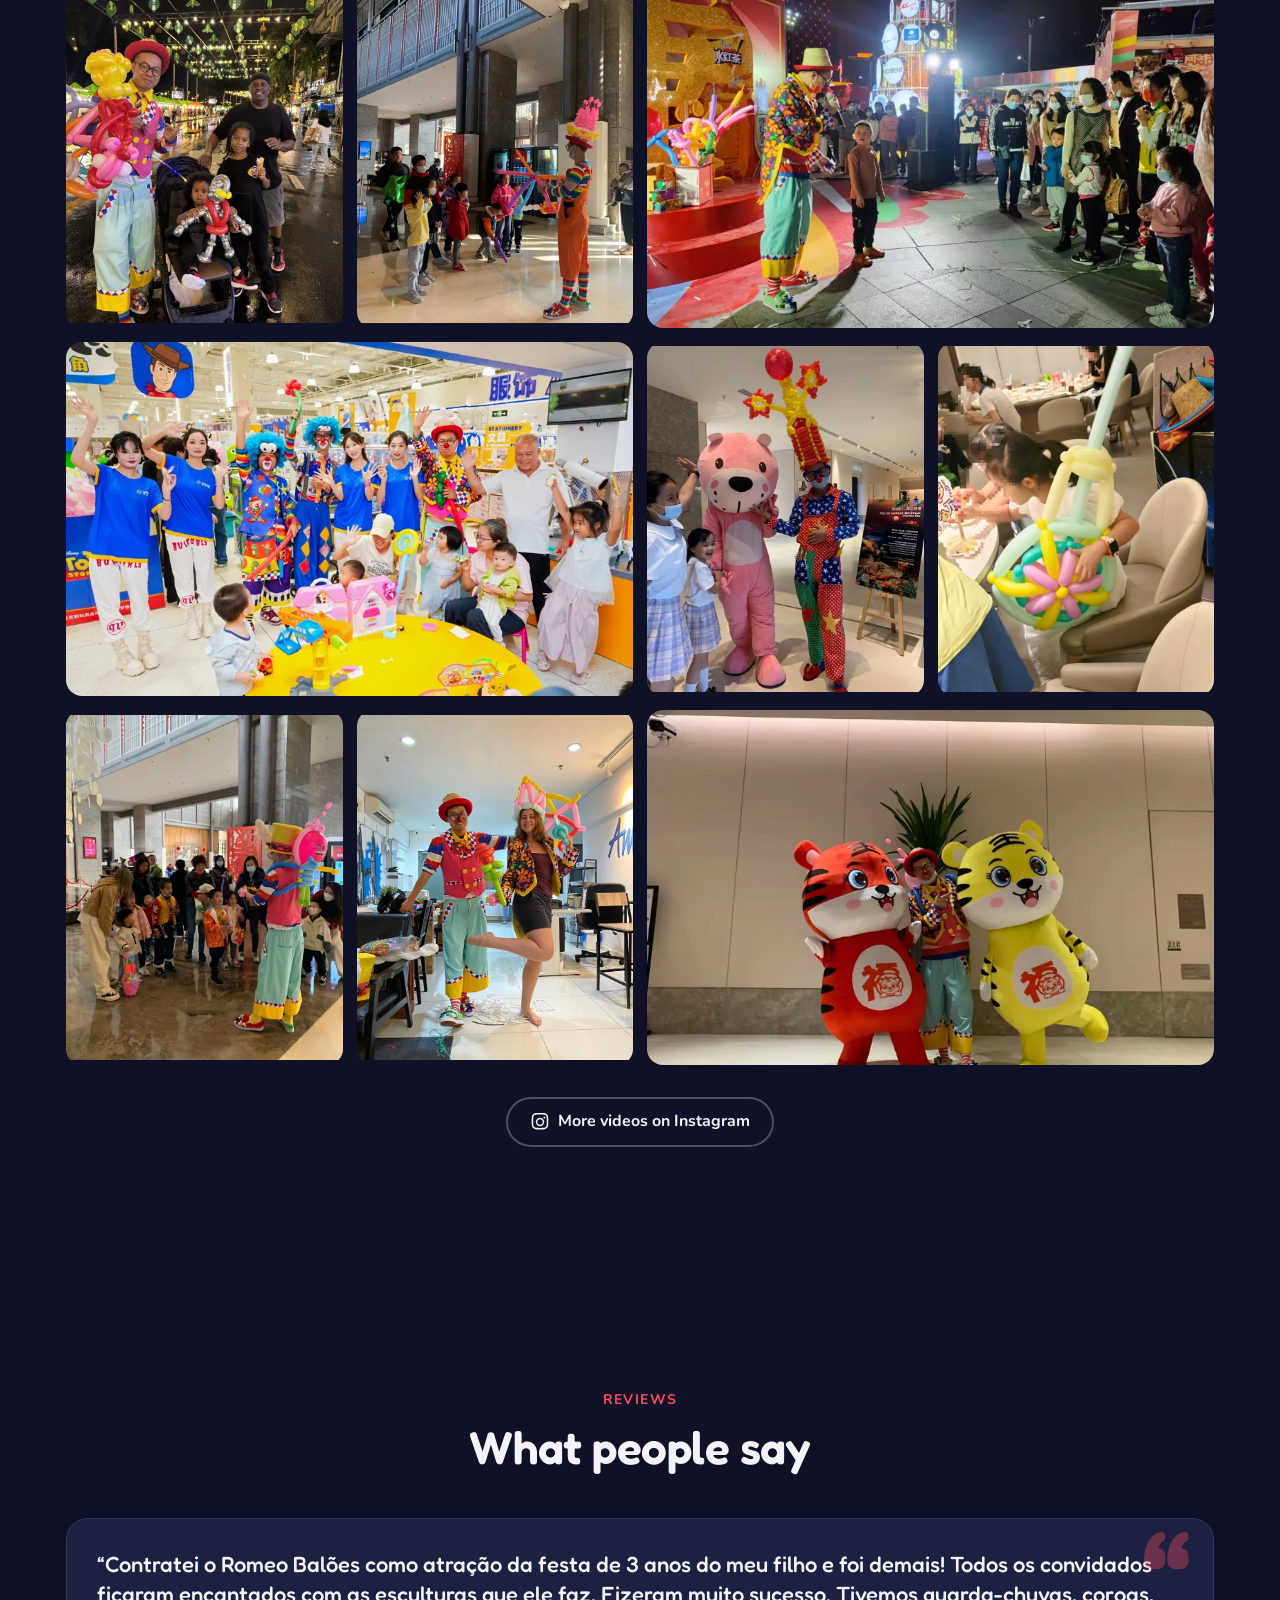
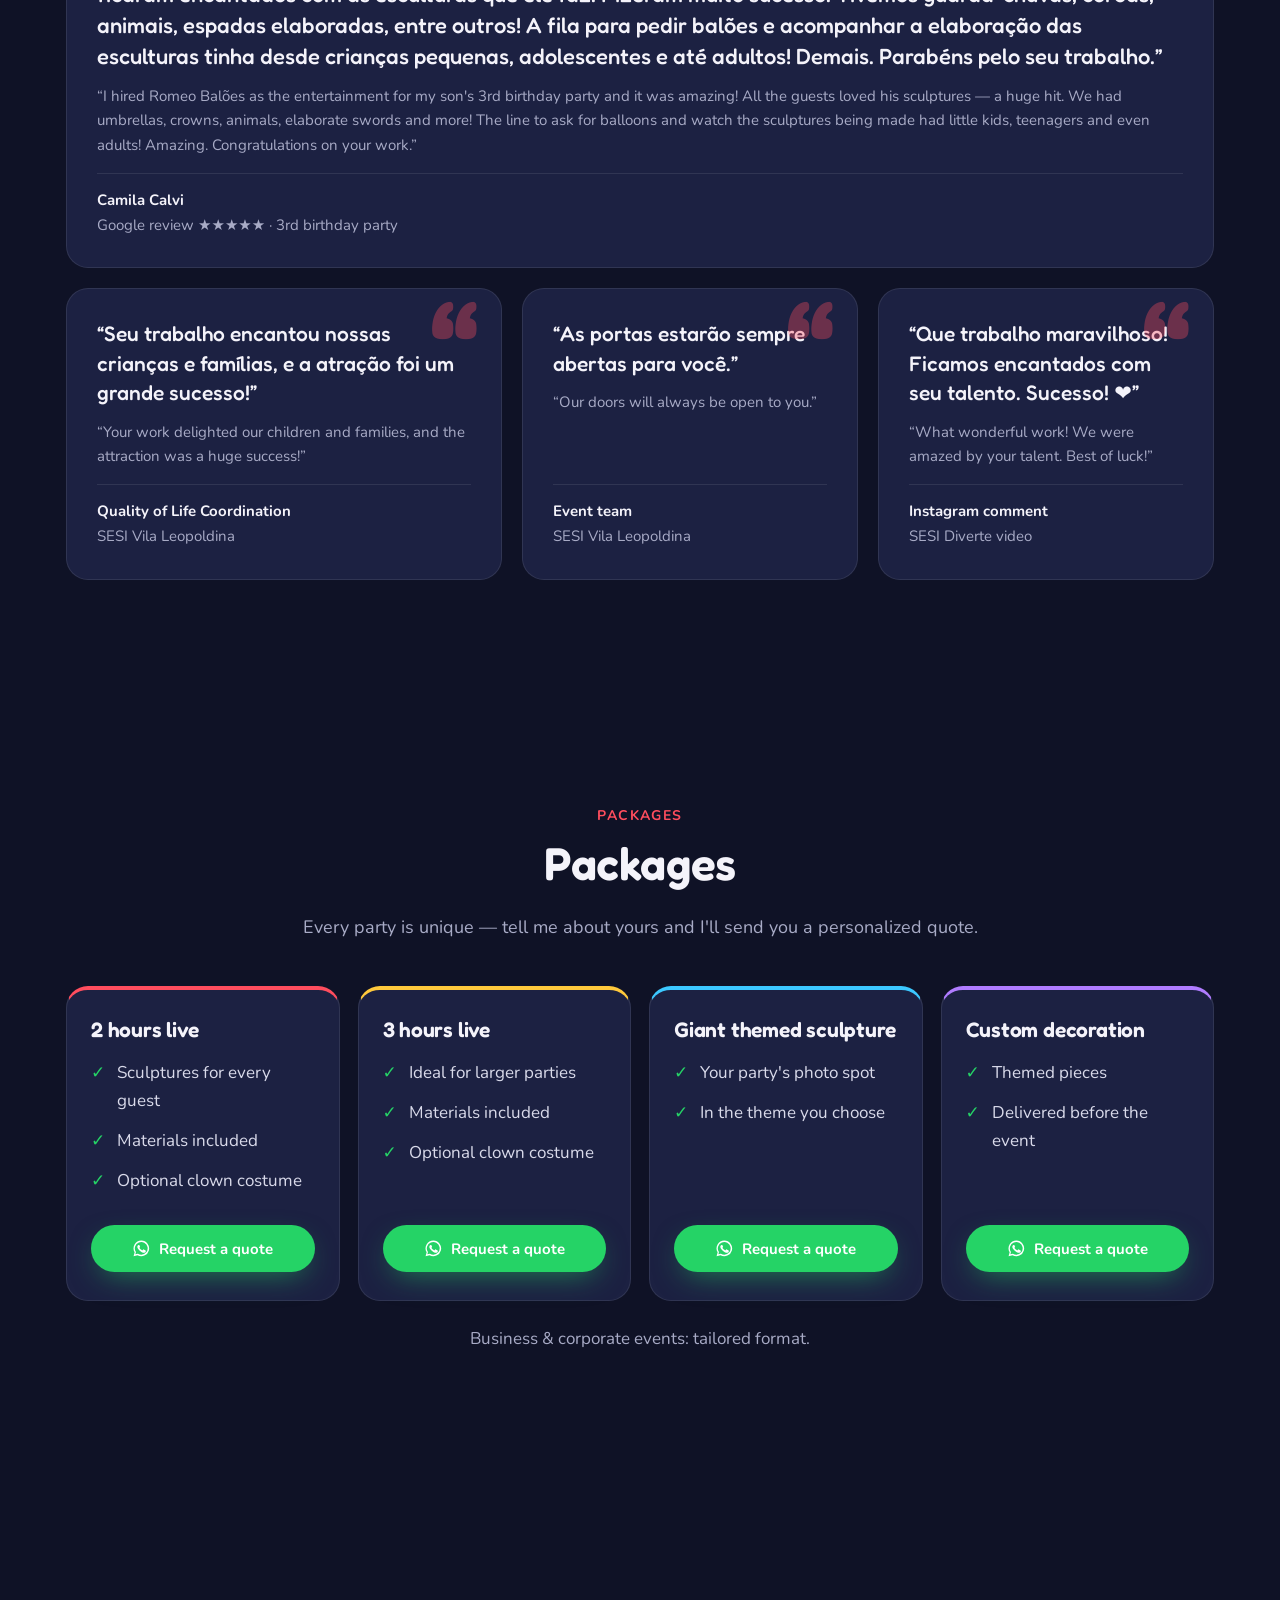
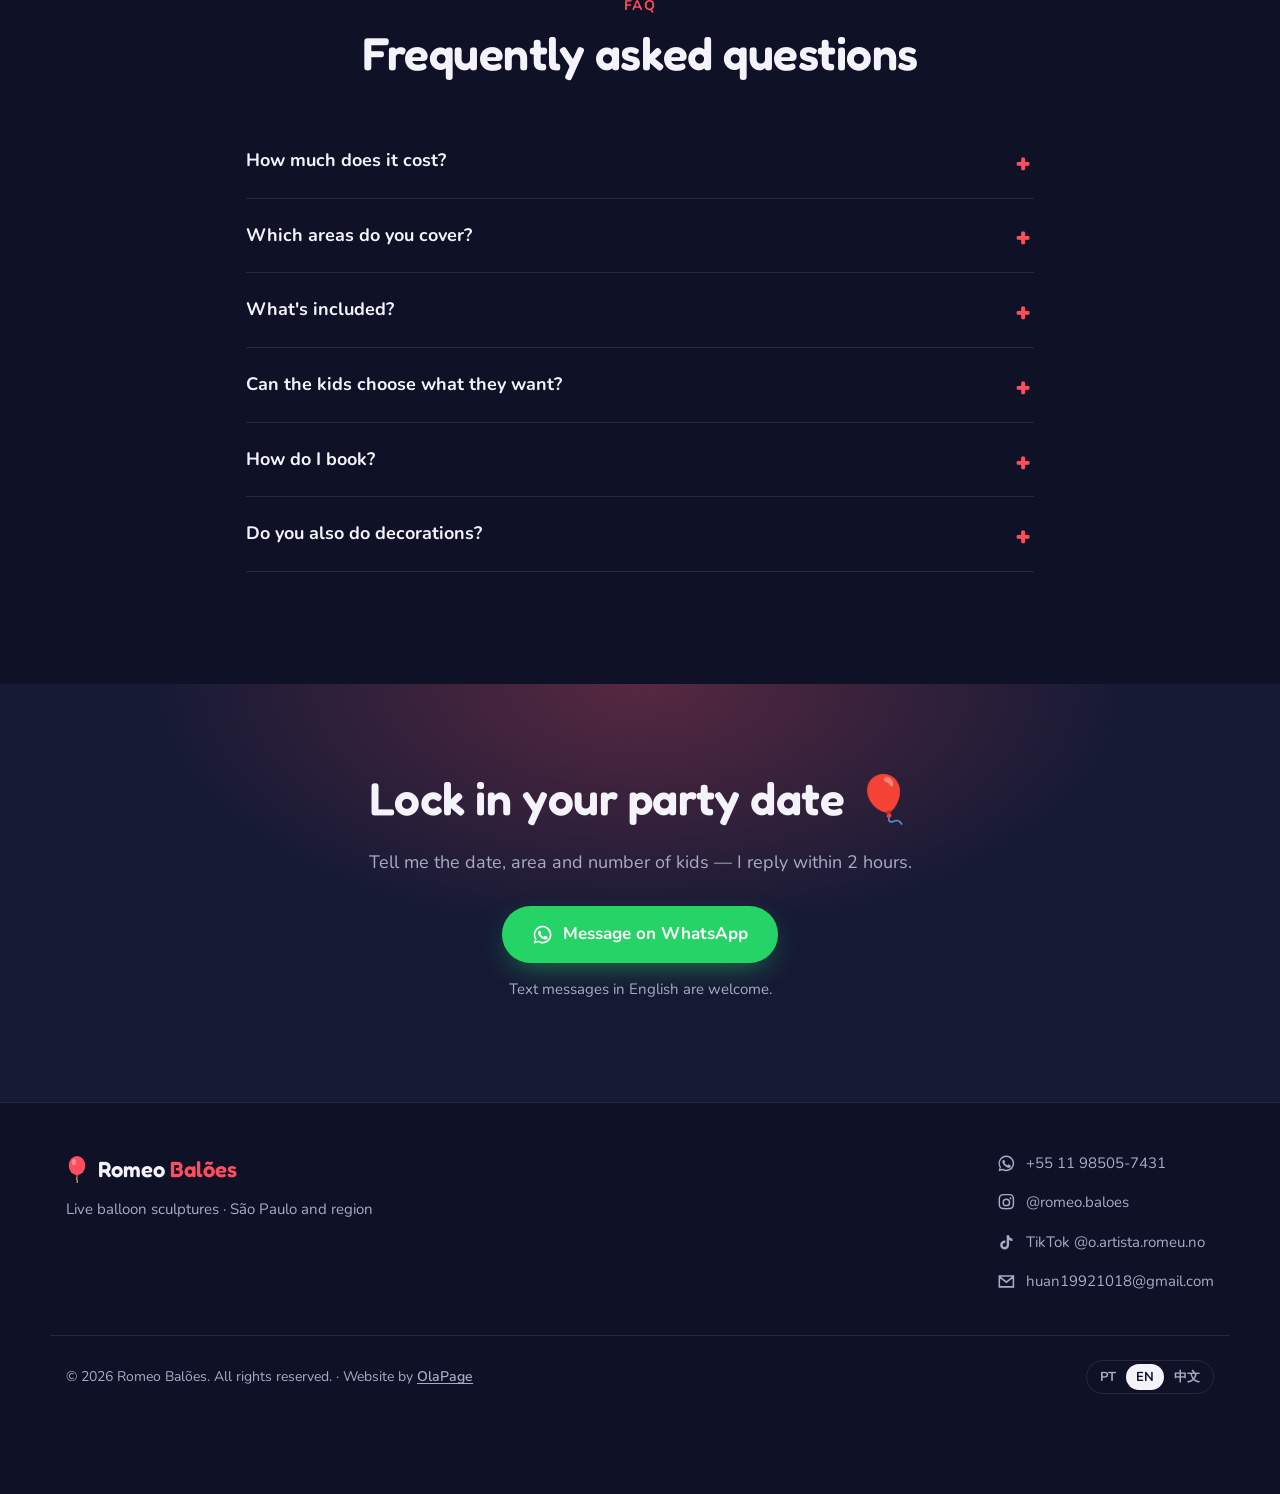
==== commit 26b9ea14: "评价区新增 Camila Calvi 的 Google 五星评价（3 岁生日派对），附英/中译文 - 放在第一张，桌面版占满一行，原三条排在下面 - 手机版第一条评价字号调小，避免过长  Co-Aut" ====
--- a/site/public/en/index.html
+++ b/site/public/en/index.html
@@ -26,7 +26,7 @@
 <link rel="preconnect" href="https://fonts.gstatic.com" crossorigin>
 <link rel="stylesheet" href="https://fonts.googleapis.com/css2?family=Fredoka:wght@500;600;700&family=Nunito:wght@400;600;700&display=swap">
 <link rel="preload" as="image" href="../img/hero-800.webp?v=e5b56868" imagesrcset="../img/hero-800.webp?v=e5b56868 800w, ../img/hero-1200.webp?v=afed4a90 1200w, ../img/hero-1600.webp?v=82c1dd11 1600w" imagesizes="(min-width: 900px) 45vw, 100vw">
-<link rel="stylesheet" href="../assets/style.css?v=b3c92270">
+<link rel="stylesheet" href="../assets/style.css?v=3d00c618">
 <script>document.documentElement.classList.add("js")</script>
 <script>window.va = window.va || function () { (window.vaq = window.vaq || []).push(arguments); };</script>
 <script defer src="/_vercel/insights/script.js"></script>
@@ -131,6 +131,10 @@
   <div class="wrap">
     <header class="section-head reveal"><p class="kicker">Reviews</p><h2>What people say</h2></header>
     <div class="reviews"><figure class="review reveal">
+  <blockquote lang="pt-BR">“Contratei o Romeo Balões como atração da festa de 3 anos do meu filho e foi demais! Todos os convidados ficaram encantados com as esculturas que ele faz. Fizeram muito sucesso. Tivemos guarda-chuvas, coroas, animais, espadas elaboradas, entre outros! A fila para pedir balões e acompanhar a elaboração das esculturas tinha desde crianças pequenas, adolescentes e até adultos! Demais. Parabéns pelo seu trabalho.”</blockquote>
+  <p class="review-tr">“I hired Romeo Balões as the entertainment for my son&#x27;s 3rd birthday party and it was amazing! All the guests loved his sculptures — a huge hit. We had umbrellas, crowns, animals, elaborate swords and more! The line to ask for balloons and watch the sculptures being made had little kids, teenagers and even adults! Amazing. Congratulations on your work.”</p>
+  <figcaption><strong>Camila Calvi</strong><span>Google review ★★★★★ · 3rd birthday party</span></figcaption>
+</figure><figure class="review reveal">
   <blockquote lang="pt-BR">“Seu trabalho encantou nossas crianças e famílias, e a atração foi um grande sucesso!”</blockquote>
   <p class="review-tr">“Your work delighted our children and families, and the attraction was a huge success!”</p>
   <figcaption><strong>Quality of Life Coordination</strong><span>SESI Vila Leopoldina</span></figcaption>
--- a/site/public/assets/style.css
+++ b/site/public/assets/style.css
@@ -246,12 +246,14 @@
 .review { margin: 0; background: var(--card); border: 1px solid var(--line); border-radius: var(--radius); padding: 30px; position: relative; display: flex; flex-direction: column; }
 .review::before { content: "“"; position: absolute; top: -6px; right: 22px; font: 700 110px/1 var(--head); color: var(--coral); opacity: .35; }
 .review blockquote { margin: 0 0 12px; font-family: var(--head); font-size: 21px; line-height: 1.4; font-weight: 500; }
-.review:first-child blockquote { font-size: 24px; }
+.review:first-child blockquote { font-size: 19px; }
 .review-tr { color: var(--muted); font-size: 15px; }
 .review figcaption { margin-top: auto; padding-top: 14px; border-top: 1px solid var(--line); display: flex; flex-direction: column; font-size: 15px; }
 .review figcaption span { color: var(--muted); }
 @media (min-width: 900px) {
   .reviews { grid-template-columns: 1.3fr 1fr 1fr; }
+  .review:first-child { grid-column: 1 / -1; }
+  .review:first-child blockquote { font-size: 22px; }
 }
 
 /* packages */
